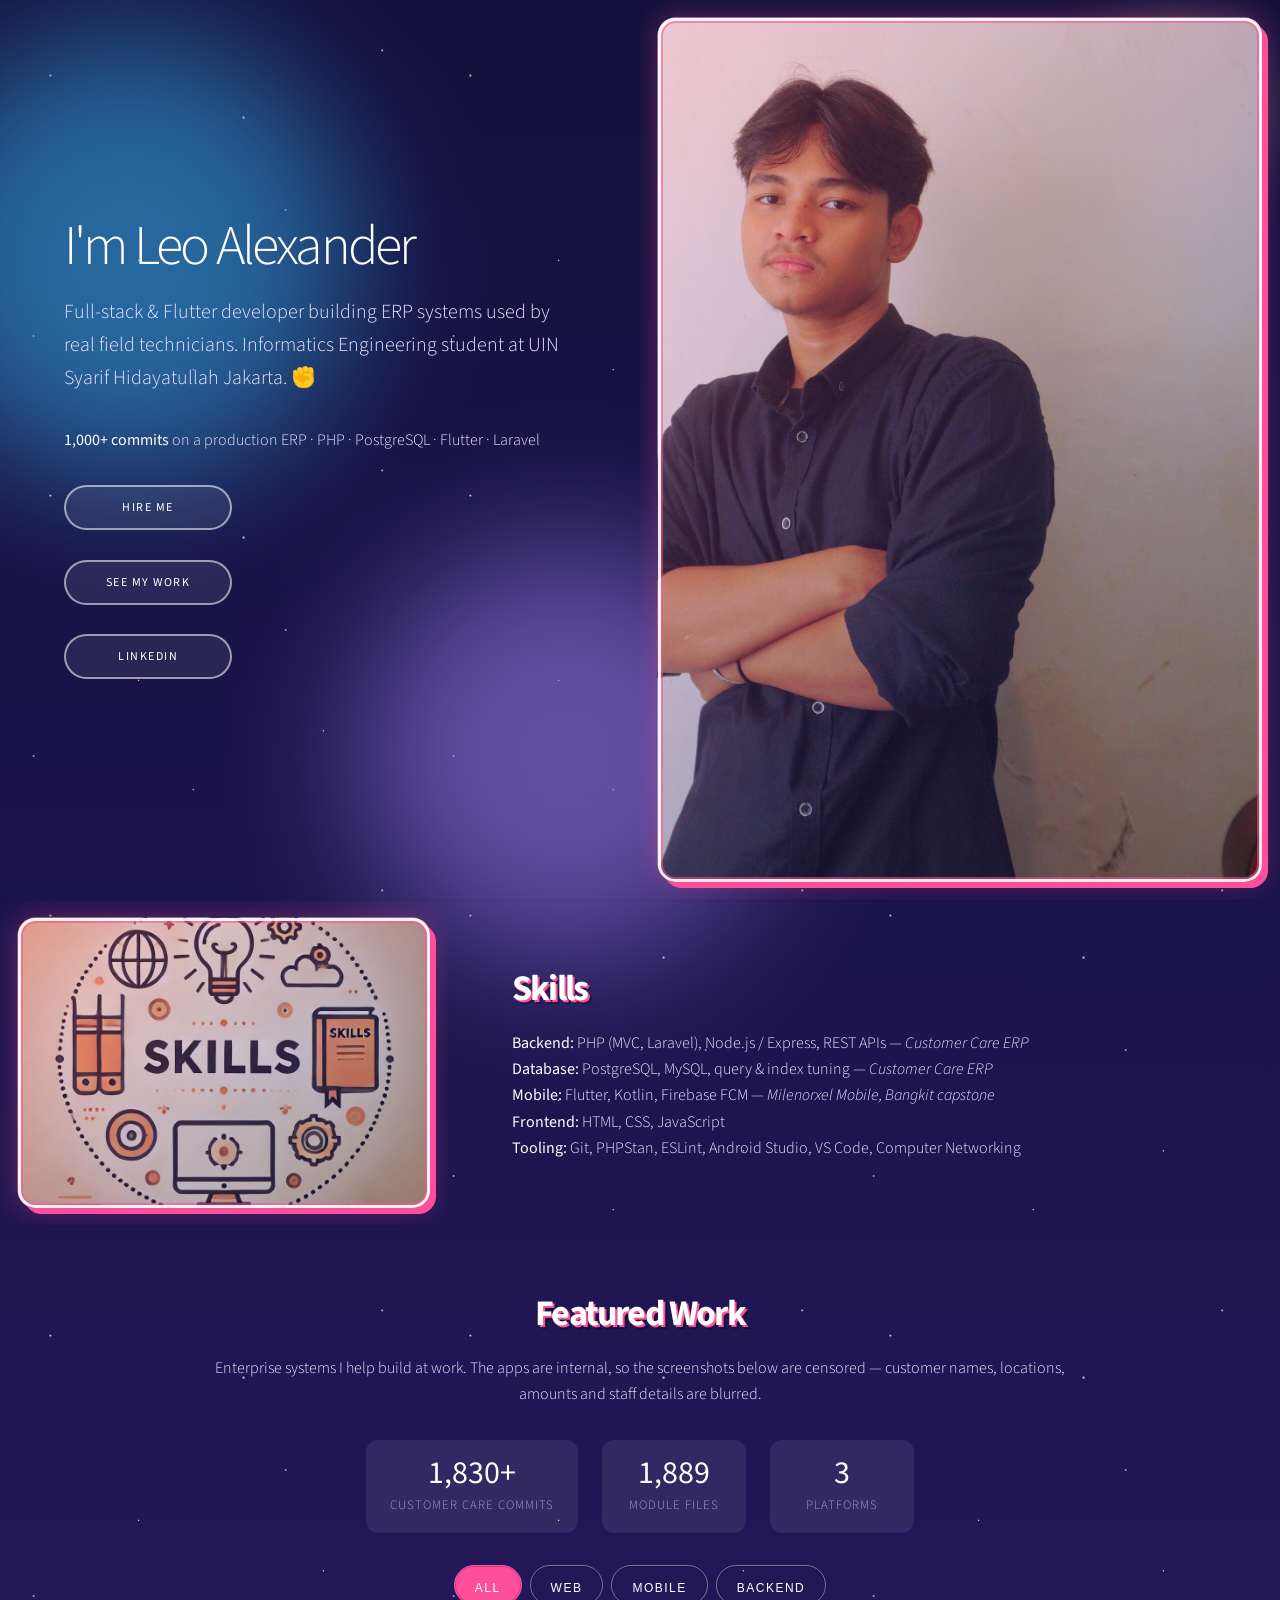
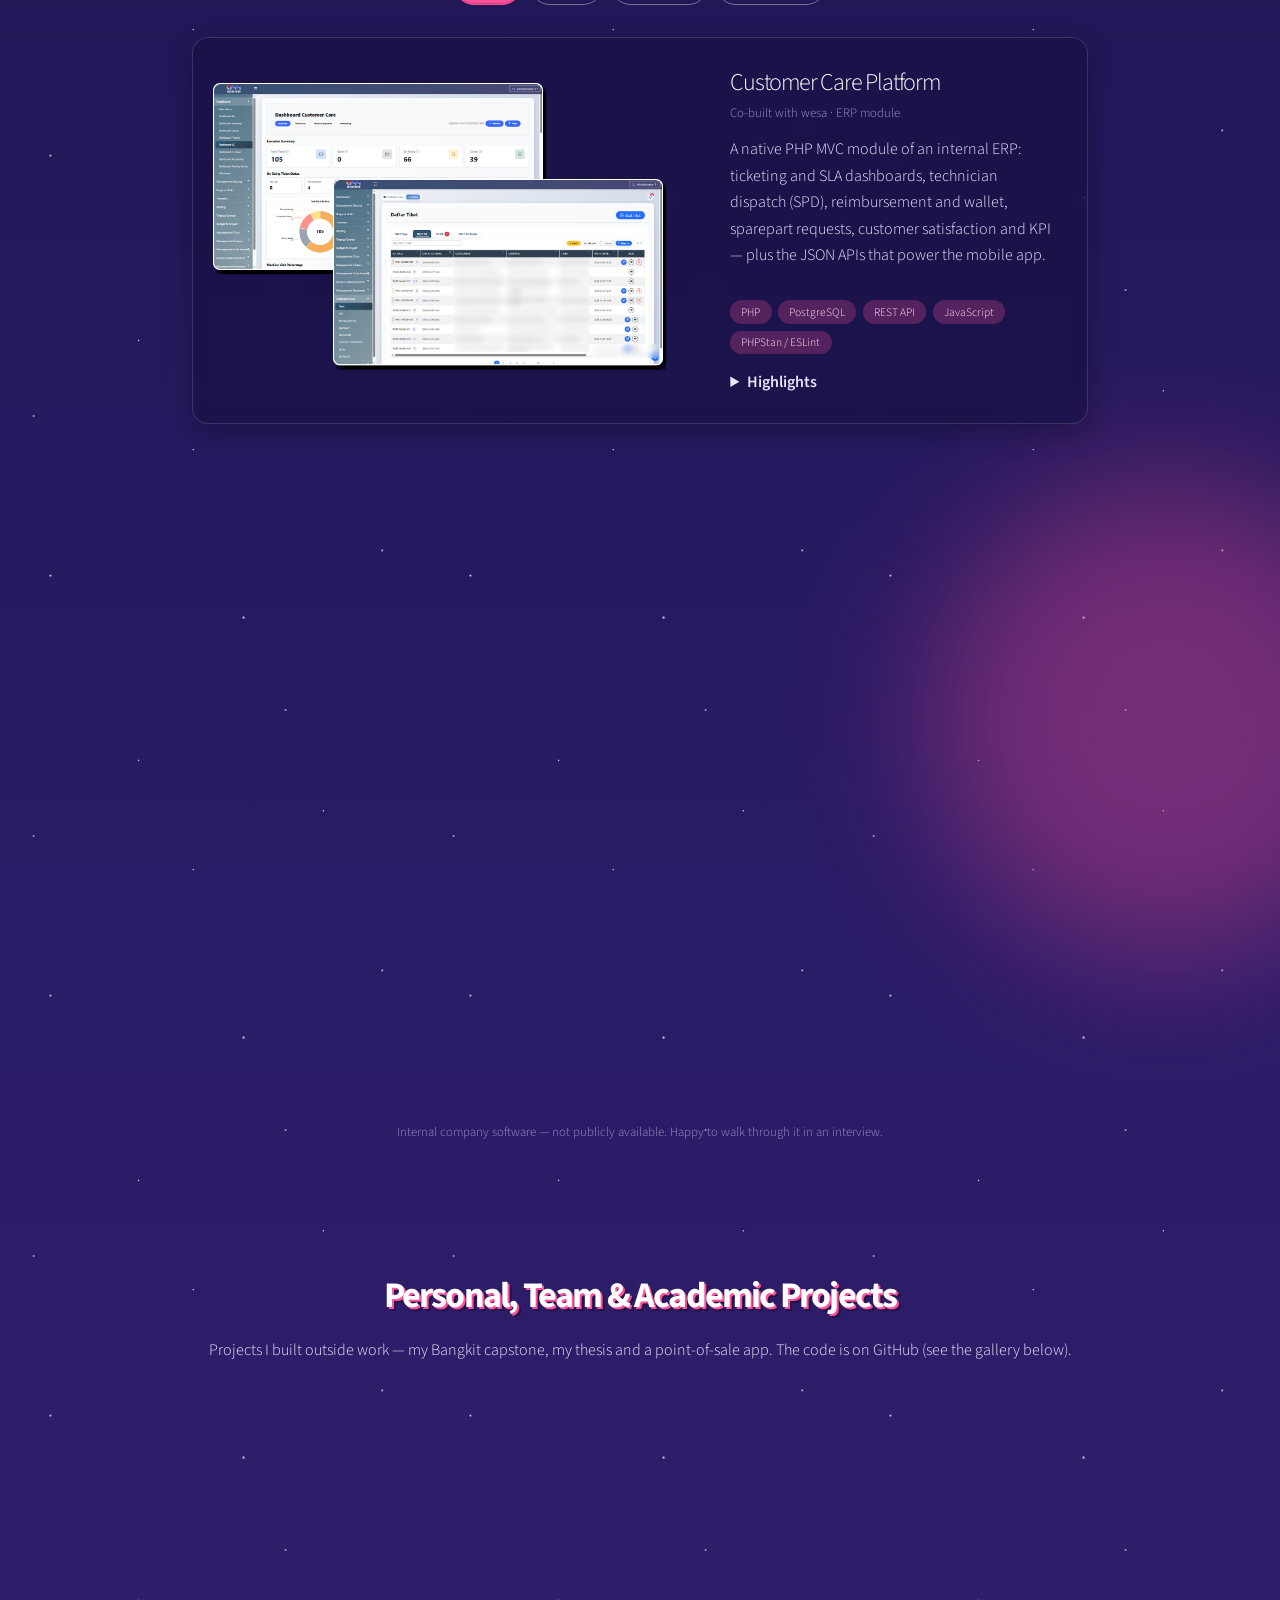
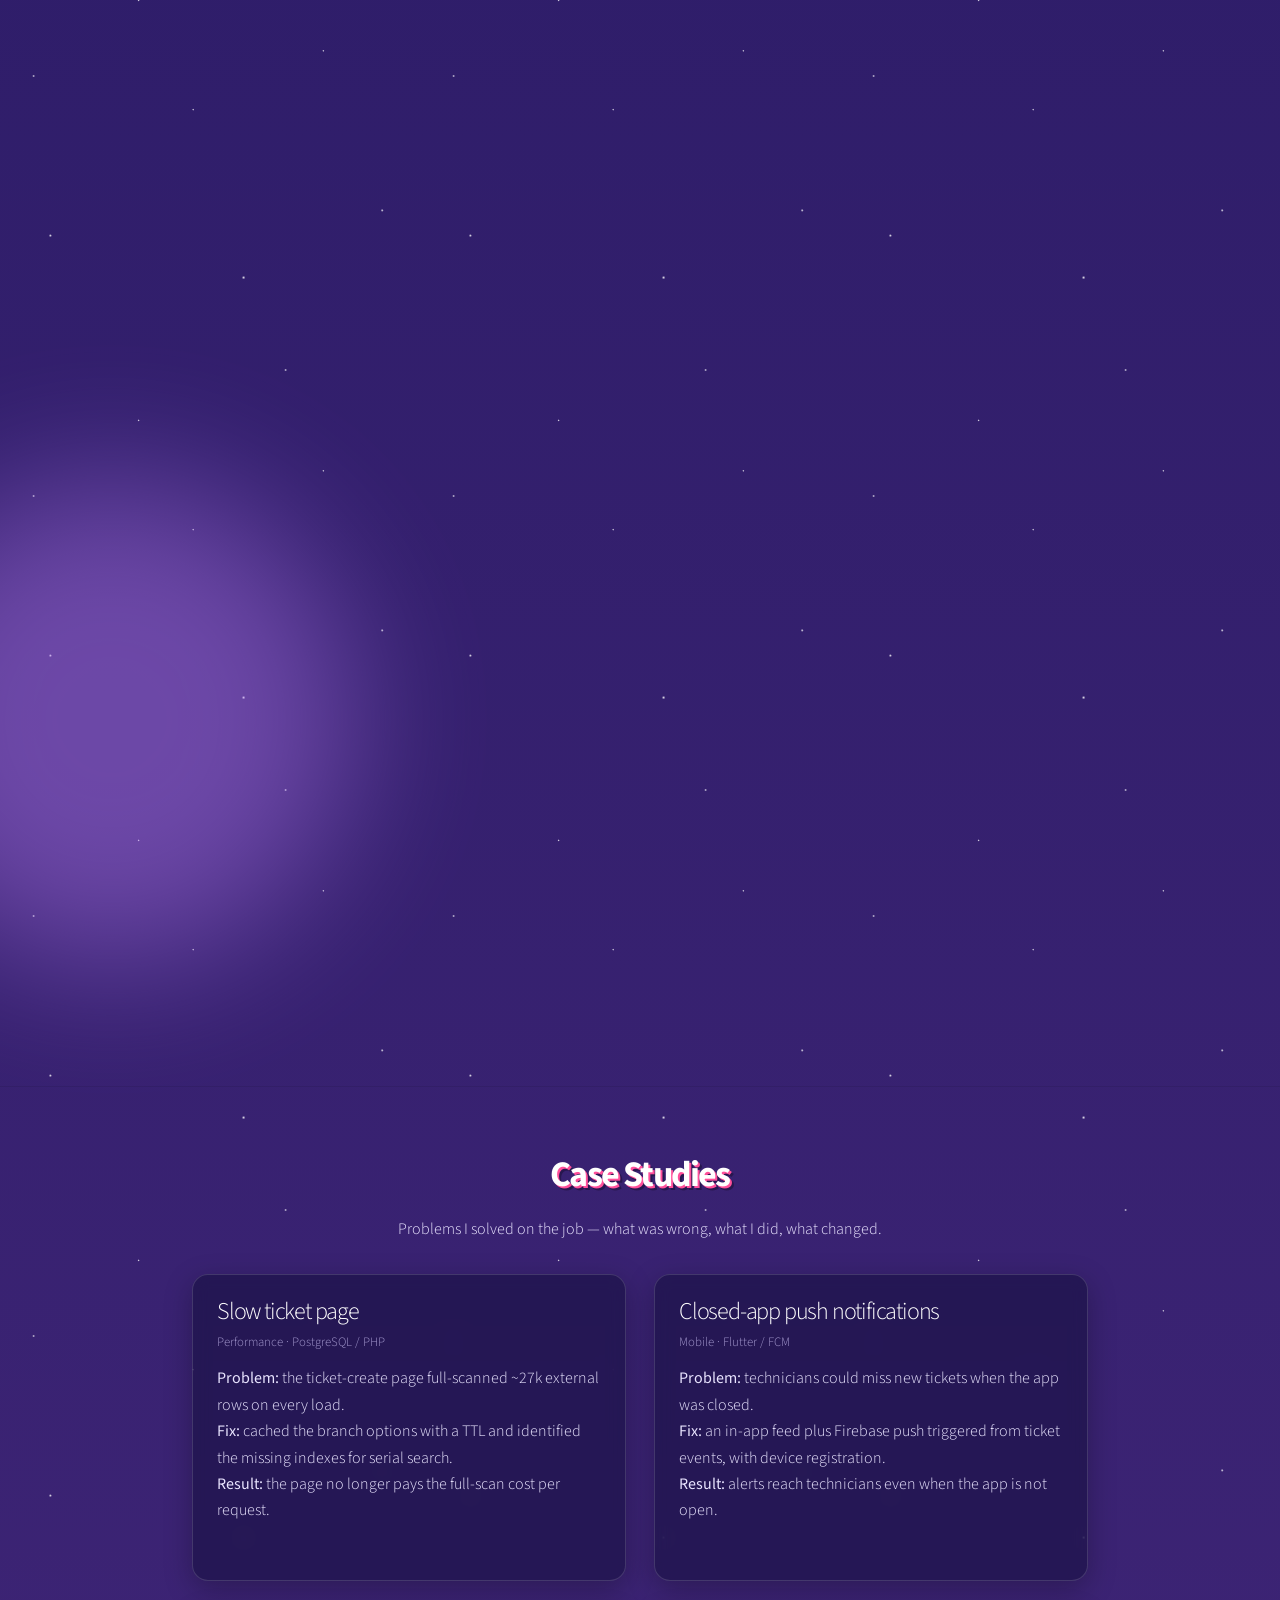
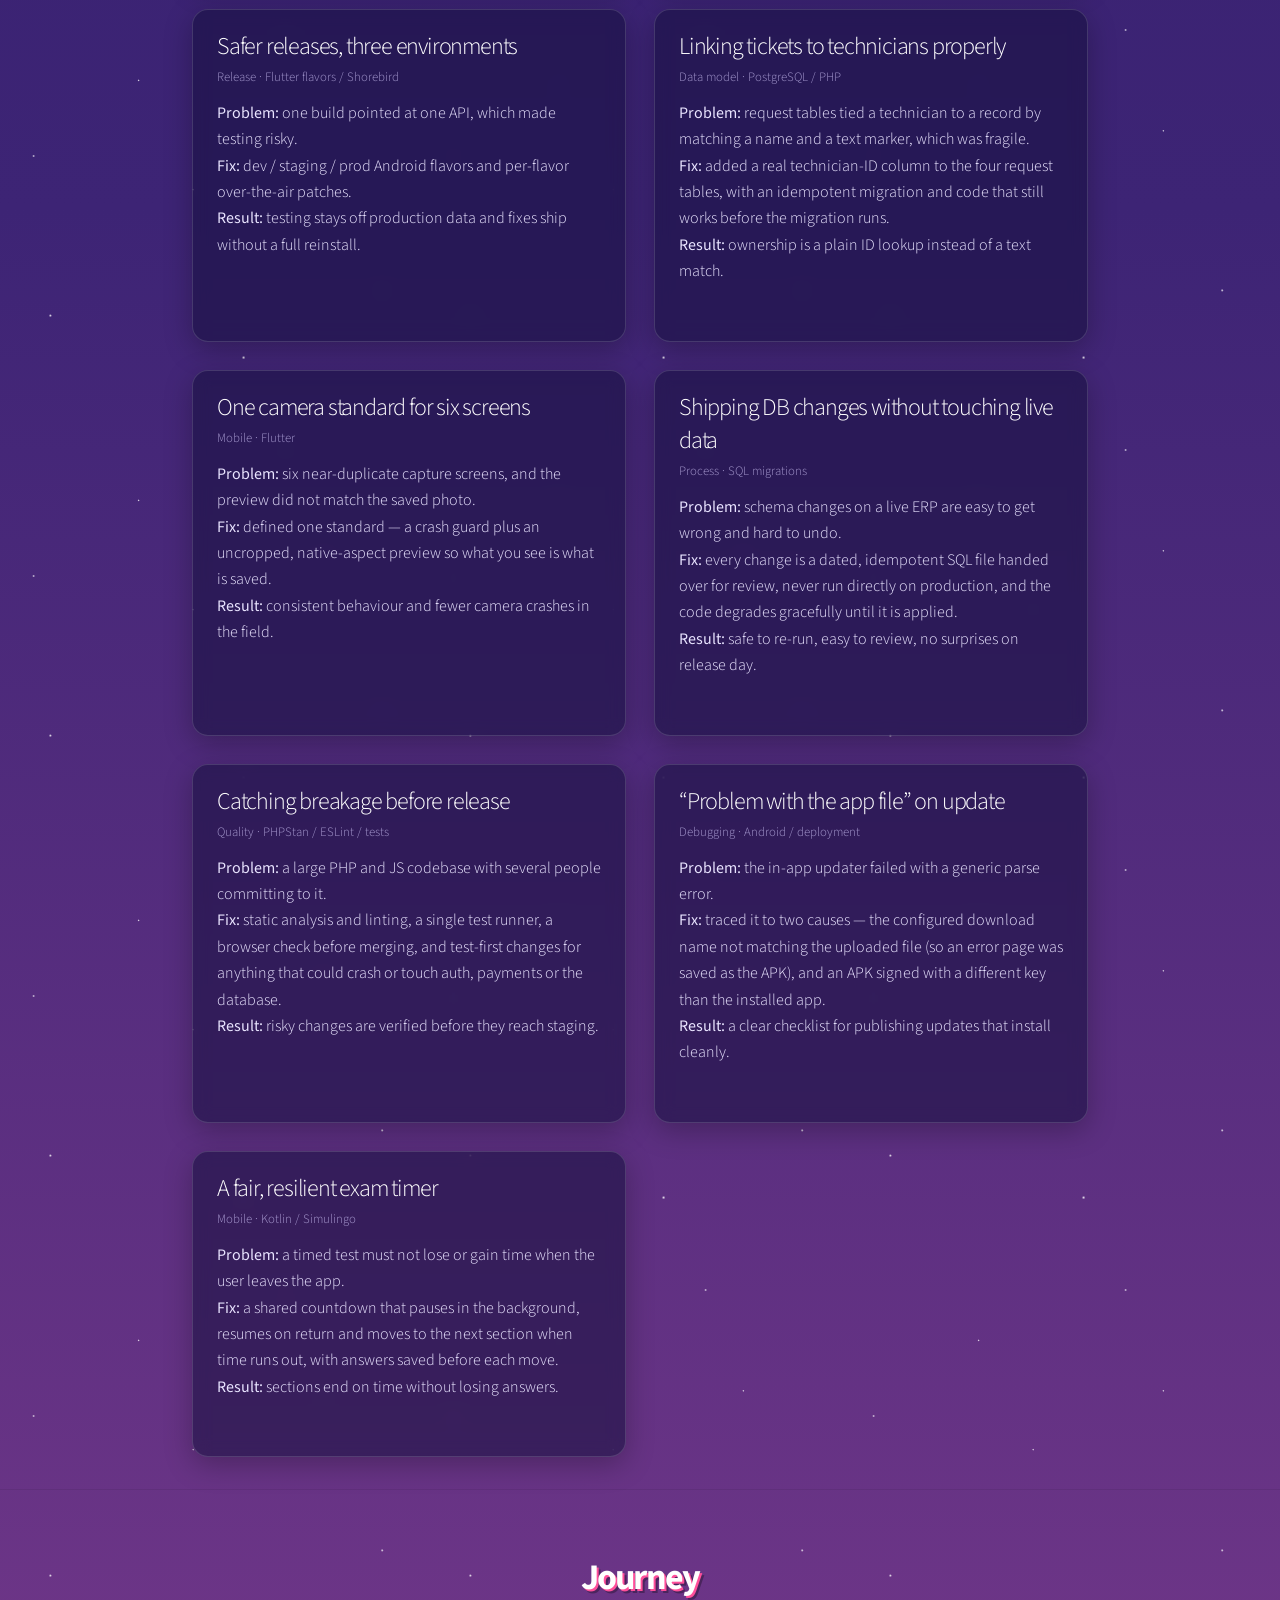
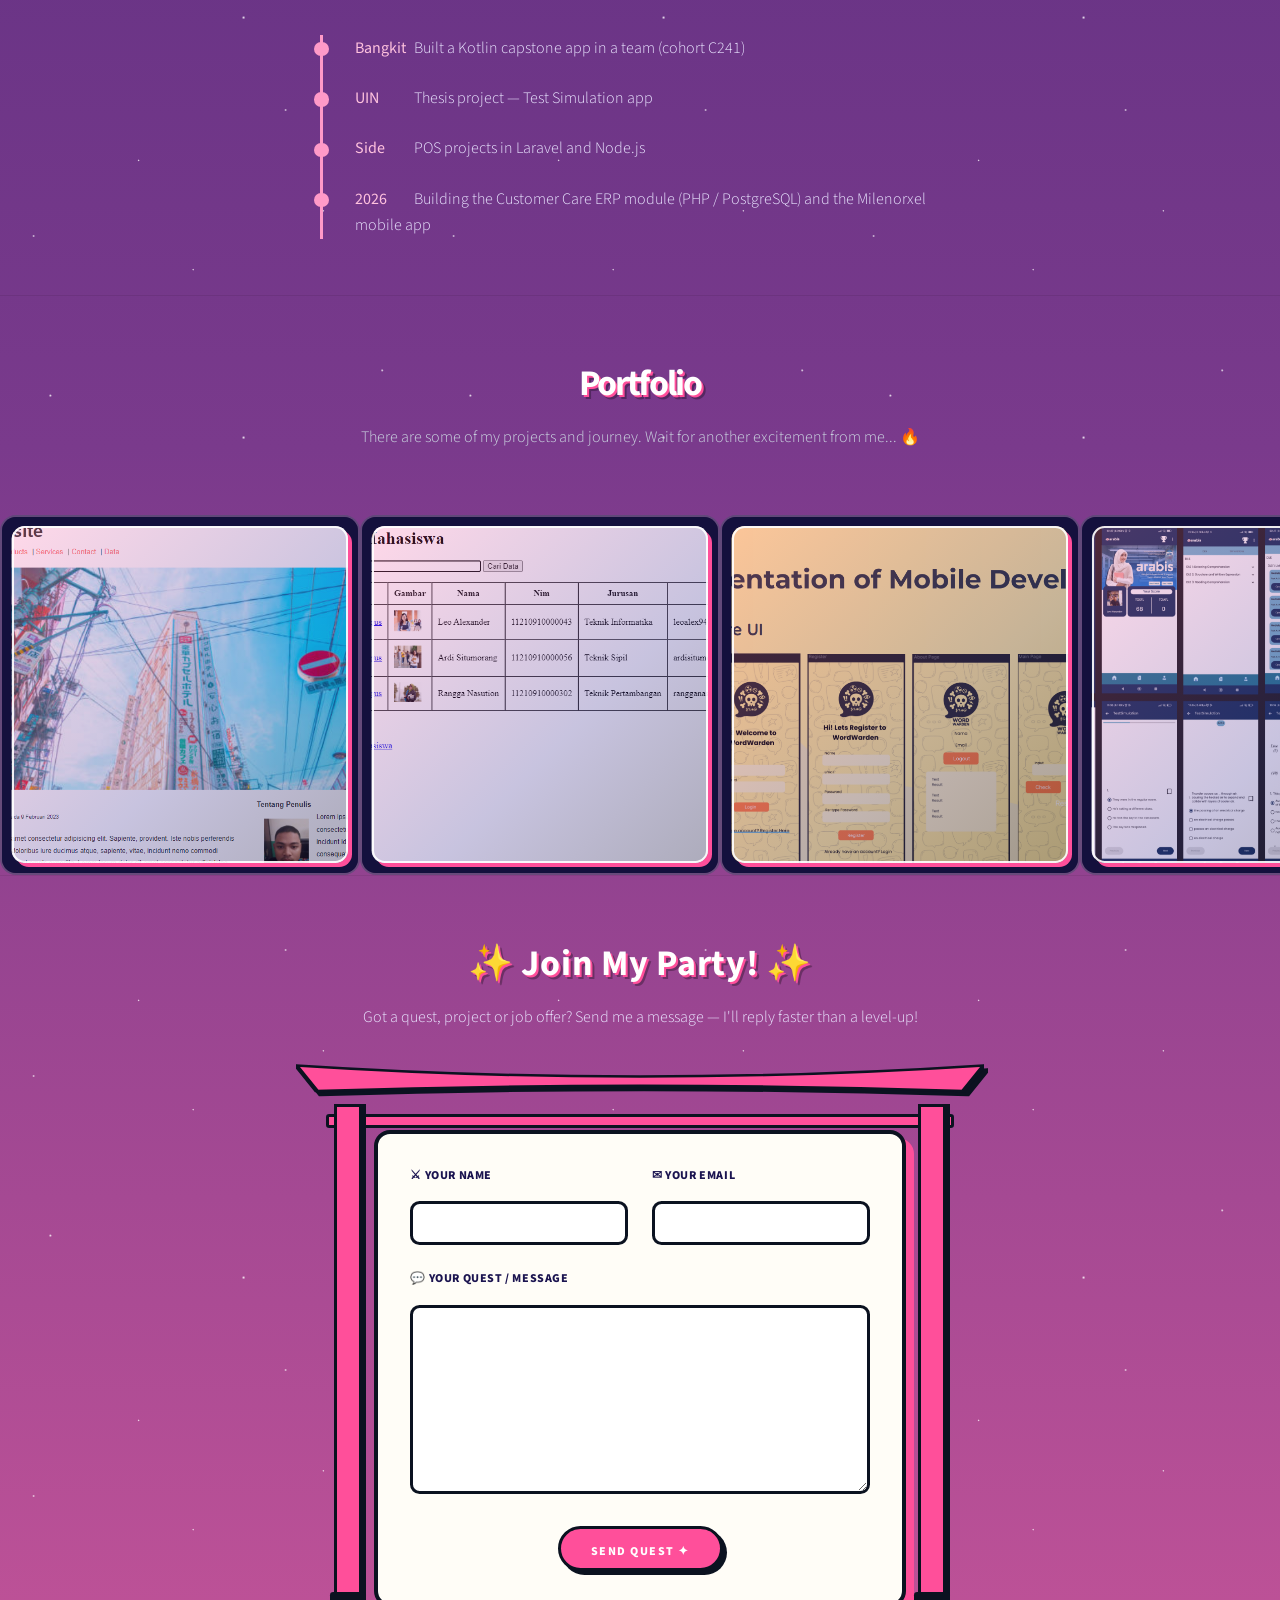
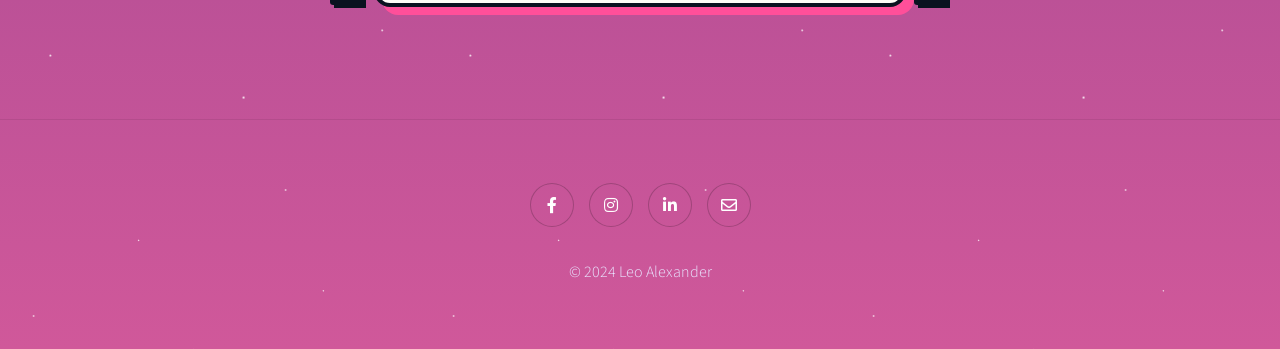
==== index.html @ c62d766d "Update portfolio-extra.css for responsive grid adjustments; enhance academic projects section with n" ====
<!DOCTYPE HTML>
<!--
	Story by HTML5 UP
	html5up.net | @ajlkn
	Free for personal and commercial use under the CCA 3.0 license (html5up.net/license)
-->
<html>
	<head>
		<title>Leo Alexander | Full-stack &amp; Flutter Developer</title>
			<meta name="description" content="Leo Alexander - full-stack and Flutter developer building ERP systems (PHP, PostgreSQL, Flutter). Portfolio, case studies and contact." />
			<meta property="og:title" content="Leo Alexander | Full-stack &amp; Flutter Developer" />
			<meta property="og:description" content="ERP systems, mobile apps and APIs - portfolio and case studies." />
			<meta property="og:type" content="website" />
			<meta property="og:image" content="images/myphoto.jpg" />
			<meta name="theme-color" content="#0b1220" />
			<link rel="icon" href="images/myphoto1.png" />
		<meta charset="utf-8" />
		<meta name="viewport" content="width=device-width, initial-scale=1, user-scalable=no" />
		<link rel="stylesheet" href="assets/css/main.css" />
			<link rel="stylesheet" href="assets/css/portfolio-extra.css?v=17" />
		<noscript><link rel="stylesheet" href="assets/css/noscript.css" /></noscript>
	</head>
	<body class="is-preload">
		<div id="sky" aria-hidden="true"><div class="moon-big"></div></div>

		<!-- Wrapper -->
			<div id="sky" aria-hidden="true"><i class="b1"></i><i class="b2"></i><i class="b3"></i><i class="b4"></i></div><div id="progress"></div><div id="lb"><img alt="" /></div><button id="themeToggle" aria-label="Toggle theme">&#9680;</button>
			<div id="wrapper" class="divided">

				<!-- One -->
					<section class="banner style1 orient-left content-align-left image-position-right fullscreen onload-image-fade-in onload-content-fade-right">
						<div class="content">
							<h1>I'm Leo Alexander</h1>
							<p class="major">Full-stack &amp; Flutter developer building ERP systems used by real field technicians. Informatics Engineering student at UIN Syarif Hidayatullah Jakarta. &#9994;</p>
							<p><strong>1,000+ commits</strong> on a production ERP &middot; PHP &middot; PostgreSQL &middot; Flutter &middot; Laravel</p>
							<ul class="actions stacked">
								<li><a href="mailto:leoalex949@gmail.com?subject=Opportunity%20for%20Leo" class="button big wide">Hire Me</a></li>
								<li><a href="#featured" class="button big wide smooth-scroll-middle">See My Work</a></li>
								<li><a href="https://www.linkedin.com/in/leo-alexander-55a65721b/" class="button big wide">LinkedIn</a></li>
							</ul>
						</div>
						<div class="image">
							<img src="images/myphoto.jpg" alt="" />
						</div>
					</section>

				<!-- Two -->
					<section class="spotlight style1 orient-right content-align-left image-position-center onscroll-image-fade-in" id="first">
						<div class="content">
							<h2>Skills</h2>
							<p><strong>Backend:</strong> PHP (MVC, Laravel), Node.js / Express, REST APIs &mdash; <em>Customer Care ERP</em><br>
							<strong>Database:</strong> PostgreSQL, MySQL, query &amp; index tuning &mdash; <em>Customer Care ERP</em><br>
							<strong>Mobile:</strong> Flutter, Kotlin, Firebase FCM &mdash; <em>Milenorxel Mobile, Bangkit capstone</em><br>
							<strong>Frontend:</strong> HTML, CSS, JavaScript<br>
							<strong>Tooling:</strong> Git, PHPStan, ESLint, Android Studio, VS Code, Computer Networking</p>
						</div>
						<div class="image">
							<img src="images/myphoto1.png" alt="" />
						</div>
					</section>

				<!-- Featured -->
						<section class="wrapper style1 align-center" id="featured">
							<div class="inner">
								<h2>Featured Work</h2>
								<p>Enterprise systems I help build at work. The apps are internal, so the screenshots below are censored &mdash; customer names, locations, amounts and staff details are blurred.</p>
								<div class="stats reveal">
									<div class="stat"><b data-count="1830" data-suffix="+">0</b><span>Customer Care commits</span></div>
									<div class="stat"><b data-count="1889">0</b><span>Module files</span></div>
									<div class="stat"><b data-count="3">0</b><span>Platforms</span></div>
								</div>
								<div class="filters">
									<button class="on" data-f="all">All</button><button data-f="web">Web</button><button data-f="mobile">Mobile</button><button data-f="backend">Backend</button>
								</div>
								<div class="cards feature">
									<article class="card reveal" data-tags="web backend">
										<img src="assets/projects/customer-care-grid.png" alt="Customer Care dashboard mockup" />
										<div class="body"><h3>Customer Care Platform</h3><span class="role">Co-built with wesa &middot; ERP module</span>
											<p>A native PHP MVC module of an internal ERP: ticketing and SLA dashboards, technician dispatch (SPD), reimbursement and wallet, sparepart requests, customer satisfaction and KPI &mdash; plus the JSON APIs that power the mobile app.</p>
											<ul class="chips"><li>PHP</li><li>PostgreSQL</li><li>REST API</li><li>JavaScript</li><li>PHPStan / ESLint</li></ul>
											<details><summary>Highlights</summary><ul><li>~1,800 commits, 400+ models, 125+ services</li><li>Role-based permissions and approval workflows</li><li>Contract-tested APIs shared with mobile</li></ul></details>
										</div>
									</article>
									<article class="card reveal" data-tags="mobile">
										<img src="assets/projects/milenorxel-mobile-grid.png" alt="Milenorxel mobile mockup" />
										<div class="body"><h3>Milenorxel Mobile</h3><span class="role">Solo &middot; Flutter / Android</span>
											<p>Field-technician app: tickets, on-site reports with a guarded camera capture flow, SPD/PUM submission, wallet view, push notifications and in-app updates.</p>
											<ul class="chips"><li>Flutter</li><li>Firebase FCM</li><li>Shorebird</li><li>Android flavors</li></ul>
											<details><summary>Highlights</summary><ul><li>dev / staging / prod flavors per API</li><li>Closed-app push via FCM</li><li>OTA patches with Shorebird</li></ul></details>
										</div>
									</article>
									<article class="card reveal" data-tags="web">
										<img src="assets/projects/milenorxel-web-grid.png" alt="Milenorxel web mockup" />
										<div class="body"><h3>Milenorxel Web</h3><span class="role">Solo &middot; Technician portal</span>
											<p>Web companion for technicians: handle assigned tickets, follow progress and review activity from the browser.</p>
											<ul class="chips"><li>Web</li><li>PHP</li><li>PostgreSQL</li></ul>
										</div>
									</article>
								</div>
								<p class="note">Internal company software &mdash; not publicly available. Happy to walk through it in an interview.</p>
							</div>
						</section>

<!-- Academic -->
						<section class="wrapper style1 align-center" id="academic">
							<div class="inner">
								<h2>Personal, Team &amp; Academic Projects</h2>
								<p>Projects I built outside work &mdash; my Bangkit capstone, my thesis and a point-of-sale app. The code is on GitHub (see the gallery below).</p>
								<div class="cards feature">
									<article class="card reveal">
										<img src="images/Portfolio1.png" alt="Word Warden app screenshot" />
										<div class="body"><h3>Word Warden</h3><span class="role">Bangkit C241 capstone &middot; Mobile Development (Kotlin / Android)</span>
											<p>An Android app that checks text for offensive words. Users register and sign in, type or paste text, and the app sends it to a machine-learning API that returns the verdict. Each check is saved to a personal history on the device.</p>
											<ul class="chips"><li>Kotlin</li><li>Retrofit</li><li>Room</li><li>Lottie</li><li>Glide</li><li>Material</li></ul>
											<details><summary>What I built</summary><ul><li>Mobile side of a four-part team (ML, two backends, mobile)</li><li>Splash, login/register, bottom-navigation screens (check, history/profile, about)</li><li>Retrofit repository for the auth and ML <code>/predict</code> APIs, with bearer-token user lookup</li><li>Room database for per-user check history shown in a RecyclerView</li><li>Loading, empty-input and error states on every call</li></ul></details>
											
										</div>
									</article>
									<article class="card reveal">
										<img src="images/Portfolio4.png" alt="English Test Simulation app screenshot" />
										<div class="body"><h3>Simulingo &mdash; English Test Simulation</h3><span class="role">Thesis project &middot; Solo &middot; UIN Syarif Hidayatullah Jakarta</span>
											<p>An Android app for practising the university's ETIC English test. Learners study with learning modules, then sit a timed TOEFL-style simulation (Listening, Structure &amp; Written, Reading) and get a scaled score, a review of what they missed, a score history and a leaderboard.</p>
											<ul class="chips"><li>Kotlin</li><li>Firebase Auth</li><li>Cloud Firestore</li><li>Google Sign-In</li><li>Navigation</li><li>Glide</li></ul>
											<details><summary>What I built</summary><ul><li>Google sign-in with Firebase Auth; questions, modules and results live in Firestore</li><li>Test engine that picks and shuffles questions per section, keeping passages and audio groups together</li><li>Per-section countdown timers that pause when the app goes to the background and auto-advance on timeout</li><li>Scoring with conversion tables, then a result screen, marked/incorrect question review and per-user history</li><li>Leaderboard filtered by category, kind and faculty, plus an in-app PDF viewer for learning modules</li></ul></details>
											
										</div>
									</article>
																	<article class="card reveal">
										<img src="images/Portfolio6.png" alt="POS Node.js app screenshot" />
										<div class="body"><h3>Kasir &mdash; Point of Sale</h3><span class="role">Personal project &middot; Solo &middot; Node.js / React</span>
											<p>A single-page point-of-sale app: browse products by category, build a cart, check out with a new or existing customer, and look back at past transactions. The interface is in Indonesian with IDR pricing.</p>
											<ul class="chips"><li>Node.js</li><li>Express</li><li>Sequelize</li><li>PostgreSQL</li><li>React 19</li><li>Vite</li></ul>
											<details><summary>What I built</summary><ul><li>REST API for products, categories, customers and transactions</li><li>Checkout inside a database transaction: stock is checked per item, decremented on success and rolled back on error</li><li>Price and subtotals copied into each transaction line, so history stays correct if prices change later</li><li>React UI with category sidebar, product search, stock and sold-out badges, cart quantity controls and add/edit/delete product modals</li><li>Customer lookup by name at checkout, creating a new customer when none matches</li><li>Toast notifications and client-side stock checks before an item enters the cart</li></ul></details>
										</div>
									</article>
								</div>
							</div>
						</section>

<!-- Case studies -->
						<section class="wrapper style1 align-center" id="cases">
							<div class="inner">
								<h2>Case Studies</h2>
								<p>Problems I solved on the job &mdash; what was wrong, what I did, what changed.</p>
								<div class="cards">
									<article class="card reveal"><div class="body"><h3>Slow ticket page</h3><span class="role">Performance &middot; PostgreSQL / PHP</span>
										<p><strong>Problem:</strong> the ticket-create page full-scanned ~27k external rows on every load.<br><strong>Fix:</strong> cached the branch options with a TTL and identified the missing indexes for serial search.<br><strong>Result:</strong> the page no longer pays the full-scan cost per request.</p></div></article>
									<article class="card reveal"><div class="body"><h3>Closed-app push notifications</h3><span class="role">Mobile &middot; Flutter / FCM</span>
										<p><strong>Problem:</strong> technicians could miss new tickets when the app was closed.<br><strong>Fix:</strong> an in-app feed plus Firebase push triggered from ticket events, with device registration.<br><strong>Result:</strong> alerts reach technicians even when the app is not open.</p></div></article>
									<article class="card reveal"><div class="body"><h3>Safer releases, three environments</h3><span class="role">Release &middot; Flutter flavors / Shorebird</span>
										<p><strong>Problem:</strong> one build pointed at one API, which made testing risky.<br><strong>Fix:</strong> dev / staging / prod Android flavors and per-flavor over-the-air patches.<br><strong>Result:</strong> testing stays off production data and fixes ship without a full reinstall.</p></div></article>
									<article class="card reveal"><div class="body"><h3>Linking tickets to technicians properly</h3><span class="role">Data model &middot; PostgreSQL / PHP</span>
										<p><strong>Problem:</strong> request tables tied a technician to a record by matching a name and a text marker, which was fragile.<br><strong>Fix:</strong> added a real technician-ID column to the four request tables, with an idempotent migration and code that still works before the migration runs.<br><strong>Result:</strong> ownership is a plain ID lookup instead of a text match.</p></div></article>
									<article class="card reveal"><div class="body"><h3>One camera standard for six screens</h3><span class="role">Mobile &middot; Flutter</span>
										<p><strong>Problem:</strong> six near-duplicate capture screens, and the preview did not match the saved photo.<br><strong>Fix:</strong> defined one standard &mdash; a crash guard plus an uncropped, native-aspect preview so what you see is what is saved.<br><strong>Result:</strong> consistent behaviour and fewer camera crashes in the field.</p></div></article>
									<article class="card reveal"><div class="body"><h3>Shipping DB changes without touching live data</h3><span class="role">Process &middot; SQL migrations</span>
										<p><strong>Problem:</strong> schema changes on a live ERP are easy to get wrong and hard to undo.<br><strong>Fix:</strong> every change is a dated, idempotent SQL file handed over for review, never run directly on production, and the code degrades gracefully until it is applied.<br><strong>Result:</strong> safe to re-run, easy to review, no surprises on release day.</p></div></article>
									<article class="card reveal"><div class="body"><h3>Catching breakage before release</h3><span class="role">Quality &middot; PHPStan / ESLint / tests</span>
										<p><strong>Problem:</strong> a large PHP and JS codebase with several people committing to it.<br><strong>Fix:</strong> static analysis and linting, a single test runner, a browser check before merging, and test-first changes for anything that could crash or touch auth, payments or the database.<br><strong>Result:</strong> risky changes are verified before they reach staging.</p></div></article>
									<article class="card reveal"><div class="body"><h3>&ldquo;Problem with the app file&rdquo; on update</h3><span class="role">Debugging &middot; Android / deployment</span>
										<p><strong>Problem:</strong> the in-app updater failed with a generic parse error.<br><strong>Fix:</strong> traced it to two causes &mdash; the configured download name not matching the uploaded file (so an error page was saved as the APK), and an APK signed with a different key than the installed app.<br><strong>Result:</strong> a clear checklist for publishing updates that install cleanly.</p></div></article>
									<article class="card reveal"><div class="body"><h3>A fair, resilient exam timer</h3><span class="role">Mobile &middot; Kotlin / Simulingo</span>
										<p><strong>Problem:</strong> a timed test must not lose or gain time when the user leaves the app.<br><strong>Fix:</strong> a shared countdown that pauses in the background, resumes on return and moves to the next section when time runs out, with answers saved before each move.<br><strong>Result:</strong> sections end on time without losing answers.</p></div></article>
								</div>
							</div>
						</section>

					<!-- Timeline -->
						<section class="wrapper style1 align-center" id="journey">
							<div class="inner medium">
								<h2>Journey</h2>
								<ul class="timeline">
									<li class="reveal"><b>Bangkit</b> Built a Kotlin capstone app in a team (cohort C241)</li>
									<li class="reveal"><b>UIN</b> Thesis project &mdash; Test Simulation app</li>
									<li class="reveal"><b>Side</b> POS projects in Laravel and Node.js</li>
									<li class="reveal"><b>2026</b> Building the Customer Care ERP module (PHP / PostgreSQL) and the Milenorxel mobile app</li>
								</ul>
							</div>
						</section>

					<!-- Five -->
					<section class="wrapper style1 align-center">
						<div class="inner">
							<h2>Portfolio</h2>
							<p>There are some of my projects and journey. Wait for another excitement from me... 🔥</p>
						</div>

						<!-- Gallery -->
							<div class="gallery style2 medium lightbox onscroll-fade-in">
								<article>
									<a href="images/Portfolio2.png" class="image">
										<img src="images/Portfolio2.png" alt="" />
									</a>
									<div class="caption">
										<h3>Basic HTML CSS</h3>
										<p>Selflearning by doing trial and error, first time trying something new.</p>
										<ul class="actions fixed">
											<li><a href="https://github.com/Wumboooo/Trying-HTML-CSS3-Dasar" class="button small">Details</a></li>
										</ul>
									</div>
								</article>
								<article>
									<a href="images/Portfolio3.png" class="image">
										<img src="images/Portfolio3.png" alt="" />
									</a>
									<div class="caption">
										<h3>CRUD PHP</h3>
										<p>Trying another thing without PHP, simple but mighty.</p>
										<ul class="actions fixed">
											<li><a href="https://github.com/Wumboooo/CRUD-Dasar-PHP" class="button small">Details</a></li>
										</ul>
									</div>
								</article>
								<article>
									<a href="images/Portfolio1.png" class="image">
										<img src="images/Portfolio1.png" alt="" />
									</a>
									<div class="caption">
										<h3>Word Warden (Kotlin App)</h3>
										<p>Making first and biggest project for me, as Bangkit cohort we need to make it together as team.</p>
										<ul class="actions fixed">
											<li><a href="https://github.com/Wumboooo/Project-Capstone-C241-PR545/tree/MD" class="button small">Details</a></li>
										</ul>
									</div>
								</article>
								<article>
									<a href="images/Portfolio4.png" class="image">
										<img src="images/Portfolio4.png" alt="" />
									</a>
									<div class="caption">
										<h3>English Test Simulation App</h3>
										<p>Second big project in my life that i used to be thesis at UIN.</p>
										<ul class="actions fixed">
											<li><a href="https://github.com/Wumboooo/TestSimulation" class="button small">Details</a></li>
										</ul>
									</div>
								</article>
								<article>
									<a href="images/Portfolio5.png" class="image">
										<img src="images/Portfolio5.png" alt="" />
									</a>
									<div class="caption">
										<h3>POS Laravel</h3>
										<p>Basic POS project using Laravel framework, blade and Postgres as database.</p>
										<ul class="actions fixed">
											<li><a href="https://github.com/Wumboooo/pos-laravel" class="button small">Details</a></li>
										</ul>
									</div>
								</article>
								<article>
									<a href="images/Portfolio6.png" class="image">
										<img src="images/Portfolio6.png" alt="" />
									</a>
									<div class="caption">
										<h3>POS Node.js</h3>
										<p>Basic POS project using Node.js and Express framework with Postgres as database.</p>
										<ul class="actions fixed">
											<li><a href="https://github.com/Wumboooo/pos-nodejs-react" class="button small">Details</a></li>
										</ul>
									</div>
								</article>
</div>

					</section>

					<!-- Seven -->
					<section class="wrapper style1 align-center" id="contact">
						<div class="inner medium">
							<div class="moon"></div>
								<div id="petals" aria-hidden="true"></div>
								<h2 class="quest-title">&#10024; Join My Party! &#10024;</h2>
								<p class="quest-sub">Got a quest, project or job offer? Send me a message &mdash; I'll reply faster than a level-up!</p>
							<div class="gate">
									<svg class="kasagi" viewBox="0 0 400 60" preserveAspectRatio="none" aria-hidden="true"><path d="M0 4 Q200 30 400 4 L388 34 Q200 22 12 34Z"/></svg>
									<div class="nuki"></div><div class="pillar l"></div><div class="pillar r"></div>
									<form id="contactForm" method="post" action="https://formspree.io/f/xkgweozl">
								<div class="fields">
									<div class="field half">
										<label for="name">&#9876; Your Name</label>
										<input type="text" name="name" id="name" value="" required />
									</div>
									<div class="field half">
										<label for="email">&#9993; Your Email</label>
										<input type="email" name="email" id="email" value="" required />
									</div>
									<div class="field">
										<label for="message">&#128172; Your Quest / Message</label>
										<textarea name="message" id="message" rows="6" required></textarea>
									</div>
								</div>
								<ul class="actions special">
									<li><input type="submit" name="submit" id="submit" value="Send Quest &#10022;" /></li>
								</ul>
							</form>
								</div>
					
							
							<!-- Thank You Popup -->
							<div id="thankYouPopup" style="display: none; position: fixed; top: 50%; left: 50%; transform: translate(-50%, -50%); background-color: white; padding: 20px; border: 1px solid #ddd; box-shadow: 0 4px 8px rgba(0, 0, 0, 0.1);">
								<h3>Thank You!</h3>
								<p>Your message has been sent successfully.</p>
								<button onclick="closePopup()">Close</button>
							</div>
						</div>
						</section>
					
					<script>
						document.getElementById("contactForm").addEventListener("submit", function (event) {
							event.preventDefault(); // Prevent the default form submission
					
							// Send the form data to Formspree
							const form = event.target;
							const formData = new FormData(form);
							fetch(form.action, {
								method: form.method,
								body: formData,
								headers: {
									'Accept': 'application/json'
								}
							})
							.then(response => {
								if (response.ok) {
									// Show Thank You Popup
									document.getElementById("thankYouPopup").style.display = "block";
									form.reset(); // Reset form fields
								} else {
									alert("Oops! There was a problem with your submission.");
								}
							})
							.catch(error => {
								alert("Oops! There was a problem with your submission.");
							});
						});
					
						// Function to close the Thank You popup
						function closePopup() {
							document.getElementById("thankYouPopup").style.display = "none";
						}
					</script>

				<!-- Footer -->
					<footer class="wrapper style1 align-center">
						<div class="inner">
							<ul class="icons">
								<li><a href="https://www.facebook.com/leo.alexander.965" class="icon brands style2 fa-facebook-f"><span class="label">Facebook</span></a></li>
								<li><a href="https://www.instagram.com/el.xndr" class="icon brands style2 fa-instagram"><span class="label">Instagram</span></a></li>
								<li><a href="https://www.linkedin.com/in/leo-alexander-55a65721b/" class="icon brands style2 fa-linkedin-in"><span class="label">LinkedIn</span></a></li>
								<li><a href="mailto:leoalex949@gmail.com" class="icon style2 fa-envelope"><span class="label">Email</span></a></li>
							</ul>
							<p>&copy; 2024 Leo Alexander</p>
						</div>
					</footer>

			</div>

		<!-- Scripts -->
			<script src="assets/js/jquery.min.js"></script>
			<script src="assets/js/jquery.scrollex.min.js"></script>
			<script src="assets/js/jquery.scrolly.min.js"></script>
			<script src="assets/js/browser.min.js"></script>
			<script src="assets/js/breakpoints.min.js"></script>
			<script src="assets/js/util.js"></script>
			<script src="assets/js/main.js"></script>
		<script src="assets/js/portfolio-extra.js?v=16"></script>

	</body>
</html>
---- assets/css/main.css ----
@import url(fontawesome-all.min.css);
@import url("https://fonts.googleapis.com/css?family=Source+Sans+Pro:300,300i,400,400i");

/*
	Story by HTML5 UP
	html5up.net | @ajlkn
	Free for personal and commercial use under the CCA 3.0 license (html5up.net/license)
*/

html, body, div, span, applet, object,
iframe, h1, h2, h3, h4, h5, h6, p, blockquote,
pre, a, abbr, acronym, address, big, cite,
code, del, dfn, em, img, ins, kbd, q, s, samp,
small, strike, strong, sub, sup, tt, var, b,
u, i, center, dl, dt, dd, ol, ul, li, fieldset,
form, label, legend, table, caption, tbody,
tfoot, thead, tr, th, td, article, aside,
canvas, details, embed, figure, figcaption,
footer, header, hgroup, menu, nav, output, ruby,
section, summary, time, mark, audio, video {
	margin: 0;
	padding: 0;
	border: 0;
	font-size: 100%;
	font: inherit;
	vertical-align: baseline;}

article, aside, details, figcaption, figure,
footer, header, hgroup, menu, nav, section {
	display: block;}

body {
	line-height: 1;
}

ol, ul {
	list-style: none;
}

blockquote, q {
	quotes: none;
}

	blockquote:before, blockquote:after, q:before, q:after {
		content: '';
		content: none;
	}

table {
	border-collapse: collapse;
	border-spacing: 0;
}

body {
	-webkit-text-size-adjust: none;
}

mark {
	background-color: transparent;
	color: inherit;
}

input::-moz-focus-inner {
	border: 0;
	padding: 0;
}

input, select, textarea {
	-moz-appearance: none;
	-webkit-appearance: none;
	-ms-appearance: none;
	appearance: none;
}

/* Basic */

	@-ms-viewport {
		width: device-width;
	}

	body {
		-ms-overflow-style: scrollbar;
	}

	@media screen and (max-width: 480px) {

		html, body {
			min-width: 320px;
		}

	}

	html {
		box-sizing: border-box;
	}

	*, *:before, *:after {
		box-sizing: inherit;
	}

	body {
		background: #ffffff;
	}

		body.is-preload *, body.is-preload *:before, body.is-preload *:after {
			-moz-animation: none !important;
			-webkit-animation: none !important;
			-ms-animation: none !important;
			animation: none !important;
			-moz-transition: none !important;
			-webkit-transition: none !important;
			-ms-transition: none !important;
			transition: none !important;
		}

/* Type */

	html {
		font-size: 18pt;
	}

		@media screen and (max-width: 1680px) {

			html {
				font-size: 14pt;
			}

		}

		@media screen and (max-width: 1280px) {

			html {
				font-size: 12pt;
			}

		}

		@media screen and (max-width: 736px) {

			html {
				font-size: 11pt;
			}

		}

		@media screen and (max-width: 360px) {

			html {
				font-size: 10pt;
			}

		}

	body {
		background-color: #ffffff;
		color: #000000;
	}

	body, input, select, textarea {
		font-family: "Source Sans Pro", Helvetica, sans-serif;
		font-size: 1rem;
		font-weight: 300;
		line-height: 1.65;
	}

	a {
		-moz-transition: color 0.2s ease-in-out;
		-webkit-transition: color 0.2s ease-in-out;
		-ms-transition: color 0.2s ease-in-out;
		transition: color 0.2s ease-in-out;
		text-decoration: underline;
	}

		a:hover {
			text-decoration: none;
		}

	strong, b {
		font-weight: 400;
	}

	em, i {
		font-style: italic;
	}

	p {
		margin: 0 0 2rem 0;
	}

		p.major {
			font-size: 1.25rem;
		}

	h1, h2, h3, h4, h5, h6 {
		font-weight: 300;
		line-height: 1.375;
		letter-spacing: -0.05em;
		margin: 0 0 1rem 0;
	}

		h1 a, h2 a, h3 a, h4 a, h5 a, h6 a {
			color: inherit;
			text-decoration: none;
		}

	h1 {
		font-size: 3.5rem;
		line-height: 1.2;
	}

	h2 {
		font-size: 2.25rem;
	}

	h3 {
		font-size: 1.5rem;
	}

	h4 {
		font-size: 1.1rem;
	}

	h5 {
		font-size: 0.9rem;
	}

	h6 {
		font-size: 0.7rem;
	}

	sub {
		font-size: 0.8rem;
		position: relative;
		top: 0.5rem;
	}

	sup {
		font-size: 0.8rem;
		position: relative;
		top: -0.5rem;
	}

	blockquote {
		border-left: solid 4px;
		font-style: italic;
		margin: 0 0 2rem 0;
		padding: 0.5rem 0 0.5rem 2rem;
	}

	code {
		border-radius: 4px;
		font-family: "Courier New", monospace;
		font-size: 0.9em;
		margin: 0 0.25rem;
		padding: 0.25rem 0.325rem;
	}

	pre {
		-webkit-overflow-scrolling: touch;
		font-family: "Courier New", monospace;
		font-size: 0.9em;
		margin: 0 0 2rem 0;
	}

		pre code {
			display: block;
			line-height: 1.5;
			padding: 0.75rem 1rem;
			overflow-x: auto;
		}

	hr {
		border: 0;
		border-bottom: solid 1px;
		margin: 2.5rem 0;
	}

		hr.major {
			margin: 3.5rem 0;
		}

	.align-left {
		text-align: left;
	}

	.align-center {
		text-align: center;
	}

	.align-right {
		text-align: right;
	}

	@media screen and (max-width: 736px) {

		p.major {
			font-size: 1.1rem;
		}

		h1 {
			font-size: 2.5rem;
		}

		h2 {
			font-size: 2rem;
		}

		h3 {
			font-size: 1.25rem;
		}

		h4 {
			font-size: 1rem;
		}

	}

	input, select, textarea {
		color: #000000;
	}

	a {
		color: #000000;
	}

		a:hover {
			color: #47D3E5;
		}

	strong, b {
		color: #000000;
	}

	h1, h2, h3, h4, h5, h6 {
		color: #000000;
	}

	blockquote {
		border-left-color: rgba(0, 0, 0, 0.2);
	}

	code {
		background: rgba(0, 0, 0, 0.05);
		border-color: rgba(0, 0, 0, 0.2);
	}

	hr {
		border-bottom-color: rgba(0, 0, 0, 0.2);
	}

/* Row */

	.row {
		display: flex;
		flex-wrap: wrap;
		box-sizing: border-box;
		align-items: stretch;
	}

		.row > * {
			box-sizing: border-box;
		}

		.row.gtr-uniform > * > :last-child {
			margin-bottom: 0;
		}

		.row.aln-left {
			justify-content: flex-start;
		}

		.row.aln-center {
			justify-content: center;
		}

		.row.aln-right {
			justify-content: flex-end;
		}

		.row.aln-top {
			align-items: flex-start;
		}

		.row.aln-middle {
			align-items: center;
		}

		.row.aln-bottom {
			align-items: flex-end;
		}

		.row > .imp {
			order: -1;
		}

		.row > .col-1 {
			width: 8.33333%;
		}

		.row > .off-1 {
			margin-left: 8.33333%;
		}

		.row > .col-2 {
			width: 16.66667%;
		}

		.row > .off-2 {
			margin-left: 16.66667%;
		}

		.row > .col-3 {
			width: 25%;
		}

		.row > .off-3 {
			margin-left: 25%;
		}

		.row > .col-4 {
			width: 33.33333%;
		}

		.row > .off-4 {
			margin-left: 33.33333%;
		}

		.row > .col-5 {
			width: 41.66667%;
		}

		.row > .off-5 {
			margin-left: 41.66667%;
		}

		.row > .col-6 {
			width: 50%;
		}

		.row > .off-6 {
			margin-left: 50%;
		}

		.row > .col-7 {
			width: 58.33333%;
		}

		.row > .off-7 {
			margin-left: 58.33333%;
		}

		.row > .col-8 {
			width: 66.66667%;
		}

		.row > .off-8 {
			margin-left: 66.66667%;
		}

		.row > .col-9 {
			width: 75%;
		}

		.row > .off-9 {
			margin-left: 75%;
		}

		.row > .col-10 {
			width: 83.33333%;
		}

		.row > .off-10 {
			margin-left: 83.33333%;
		}

		.row > .col-11 {
			width: 91.66667%;
		}

		.row > .off-11 {
			margin-left: 91.66667%;
		}

		.row > .col-12 {
			width: 100%;
		}

		.row > .off-12 {
			margin-left: 100%;
		}

		.row.gtr-0 {
			margin-top: 0;
			margin-left: 0rem;
		}

			.row.gtr-0 > * {
				padding: 0 0 0 0rem;
			}

			.row.gtr-0.gtr-uniform {
				margin-top: 0rem;
			}

				.row.gtr-0.gtr-uniform > * {
					padding-top: 0rem;
				}

		.row.gtr-25 {
			margin-top: 0;
			margin-left: -0.5rem;
		}

			.row.gtr-25 > * {
				padding: 0 0 0 0.5rem;
			}

			.row.gtr-25.gtr-uniform {
				margin-top: -0.5rem;
			}

				.row.gtr-25.gtr-uniform > * {
					padding-top: 0.5rem;
				}

		.row.gtr-50 {
			margin-top: 0;
			margin-left: -1rem;
		}

			.row.gtr-50 > * {
				padding: 0 0 0 1rem;
			}

			.row.gtr-50.gtr-uniform {
				margin-top: -1rem;
			}

				.row.gtr-50.gtr-uniform > * {
					padding-top: 1rem;
				}

		.row {
			margin-top: 0;
			margin-left: -2rem;
		}

			.row > * {
				padding: 0 0 0 2rem;
			}

			.row.gtr-uniform {
				margin-top: -2rem;
			}

				.row.gtr-uniform > * {
					padding-top: 2rem;
				}

		.row.gtr-150 {
			margin-top: 0;
			margin-left: -3rem;
		}

			.row.gtr-150 > * {
				padding: 0 0 0 3rem;
			}

			.row.gtr-150.gtr-uniform {
				margin-top: -3rem;
			}

				.row.gtr-150.gtr-uniform > * {
					padding-top: 3rem;
				}

		.row.gtr-200 {
			margin-top: 0;
			margin-left: -4rem;
		}

			.row.gtr-200 > * {
				padding: 0 0 0 4rem;
			}

			.row.gtr-200.gtr-uniform {
				margin-top: -4rem;
			}

				.row.gtr-200.gtr-uniform > * {
					padding-top: 4rem;
				}

		@media screen and (max-width: 1680px) {

			.row {
				display: flex;
				flex-wrap: wrap;
				box-sizing: border-box;
				align-items: stretch;
			}

				.row > * {
					box-sizing: border-box;
				}

				.row.gtr-uniform > * > :last-child {
					margin-bottom: 0;
				}

				.row.aln-left {
					justify-content: flex-start;
				}

				.row.aln-center {
					justify-content: center;
				}

				.row.aln-right {
					justify-content: flex-end;
				}

				.row.aln-top {
					align-items: flex-start;
				}

				.row.aln-middle {
					align-items: center;
				}

				.row.aln-bottom {
					align-items: flex-end;
				}

				.row > .imp-xlarge {
					order: -1;
				}

				.row > .col-1-xlarge {
					width: 8.33333%;
				}

				.row > .off-1-xlarge {
					margin-left: 8.33333%;
				}

				.row > .col-2-xlarge {
					width: 16.66667%;
				}

				.row > .off-2-xlarge {
					margin-left: 16.66667%;
				}

				.row > .col-3-xlarge {
					width: 25%;
				}

				.row > .off-3-xlarge {
					margin-left: 25%;
				}

				.row > .col-4-xlarge {
					width: 33.33333%;
				}

				.row > .off-4-xlarge {
					margin-left: 33.33333%;
				}

				.row > .col-5-xlarge {
					width: 41.66667%;
				}

				.row > .off-5-xlarge {
					margin-left: 41.66667%;
				}

				.row > .col-6-xlarge {
					width: 50%;
				}

				.row > .off-6-xlarge {
					margin-left: 50%;
				}

				.row > .col-7-xlarge {
					width: 58.33333%;
				}

				.row > .off-7-xlarge {
					margin-left: 58.33333%;
				}

				.row > .col-8-xlarge {
					width: 66.66667%;
				}

				.row > .off-8-xlarge {
					margin-left: 66.66667%;
				}

				.row > .col-9-xlarge {
					width: 75%;
				}

				.row > .off-9-xlarge {
					margin-left: 75%;
				}

				.row > .col-10-xlarge {
					width: 83.33333%;
				}

				.row > .off-10-xlarge {
					margin-left: 83.33333%;
				}

				.row > .col-11-xlarge {
					width: 91.66667%;
				}

				.row > .off-11-xlarge {
					margin-left: 91.66667%;
				}

				.row > .col-12-xlarge {
					width: 100%;
				}

				.row > .off-12-xlarge {
					margin-left: 100%;
				}

				.row.gtr-0 {
					margin-top: 0;
					margin-left: 0rem;
				}

					.row.gtr-0 > * {
						padding: 0 0 0 0rem;
					}

					.row.gtr-0.gtr-uniform {
						margin-top: 0rem;
					}

						.row.gtr-0.gtr-uniform > * {
							padding-top: 0rem;
						}

				.row.gtr-25 {
					margin-top: 0;
					margin-left: -0.5rem;
				}

					.row.gtr-25 > * {
						padding: 0 0 0 0.5rem;
					}

					.row.gtr-25.gtr-uniform {
						margin-top: -0.5rem;
					}

						.row.gtr-25.gtr-uniform > * {
							padding-top: 0.5rem;
						}

				.row.gtr-50 {
					margin-top: 0;
					margin-left: -1rem;
				}

					.row.gtr-50 > * {
						padding: 0 0 0 1rem;
					}

					.row.gtr-50.gtr-uniform {
						margin-top: -1rem;
					}

						.row.gtr-50.gtr-uniform > * {
							padding-top: 1rem;
						}

				.row {
					margin-top: 0;
					margin-left: -2rem;
				}

					.row > * {
						padding: 0 0 0 2rem;
					}

					.row.gtr-uniform {
						margin-top: -2rem;
					}

						.row.gtr-uniform > * {
							padding-top: 2rem;
						}

				.row.gtr-150 {
					margin-top: 0;
					margin-left: -3rem;
				}

					.row.gtr-150 > * {
						padding: 0 0 0 3rem;
					}

					.row.gtr-150.gtr-uniform {
						margin-top: -3rem;
					}

						.row.gtr-150.gtr-uniform > * {
							padding-top: 3rem;
						}

				.row.gtr-200 {
					margin-top: 0;
					margin-left: -4rem;
				}

					.row.gtr-200 > * {
						padding: 0 0 0 4rem;
					}

					.row.gtr-200.gtr-uniform {
						margin-top: -4rem;
					}

						.row.gtr-200.gtr-uniform > * {
							padding-top: 4rem;
						}

		}

		@media screen and (max-width: 1280px) {

			.row {
				display: flex;
				flex-wrap: wrap;
				box-sizing: border-box;
				align-items: stretch;
			}

				.row > * {
					box-sizing: border-box;
				}

				.row.gtr-uniform > * > :last-child {
					margin-bottom: 0;
				}

				.row.aln-left {
					justify-content: flex-start;
				}

				.row.aln-center {
					justify-content: center;
				}

				.row.aln-right {
					justify-content: flex-end;
				}

				.row.aln-top {
					align-items: flex-start;
				}

				.row.aln-middle {
					align-items: center;
				}

				.row.aln-bottom {
					align-items: flex-end;
				}

				.row > .imp-large {
					order: -1;
				}

				.row > .col-1-large {
					width: 8.33333%;
				}

				.row > .off-1-large {
					margin-left: 8.33333%;
				}

				.row > .col-2-large {
					width: 16.66667%;
				}

				.row > .off-2-large {
					margin-left: 16.66667%;
				}

				.row > .col-3-large {
					width: 25%;
				}

				.row > .off-3-large {
					margin-left: 25%;
				}

				.row > .col-4-large {
					width: 33.33333%;
				}

				.row > .off-4-large {
					margin-left: 33.33333%;
				}

				.row > .col-5-large {
					width: 41.66667%;
				}

				.row > .off-5-large {
					margin-left: 41.66667%;
				}

				.row > .col-6-large {
					width: 50%;
				}

				.row > .off-6-large {
					margin-left: 50%;
				}

				.row > .col-7-large {
					width: 58.33333%;
				}

				.row > .off-7-large {
					margin-left: 58.33333%;
				}

				.row > .col-8-large {
					width: 66.66667%;
				}

				.row > .off-8-large {
					margin-left: 66.66667%;
				}

				.row > .col-9-large {
					width: 75%;
				}

				.row > .off-9-large {
					margin-left: 75%;
				}

				.row > .col-10-large {
					width: 83.33333%;
				}

				.row > .off-10-large {
					margin-left: 83.33333%;
				}

				.row > .col-11-large {
					width: 91.66667%;
				}

				.row > .off-11-large {
					margin-left: 91.66667%;
				}

				.row > .col-12-large {
					width: 100%;
				}

				.row > .off-12-large {
					margin-left: 100%;
				}

				.row.gtr-0 {
					margin-top: 0;
					margin-left: 0rem;
				}

					.row.gtr-0 > * {
						padding: 0 0 0 0rem;
					}

					.row.gtr-0.gtr-uniform {
						margin-top: 0rem;
					}

						.row.gtr-0.gtr-uniform > * {
							padding-top: 0rem;
						}

				.row.gtr-25 {
					margin-top: 0;
					margin-left: -0.5rem;
				}

					.row.gtr-25 > * {
						padding: 0 0 0 0.5rem;
					}

					.row.gtr-25.gtr-uniform {
						margin-top: -0.5rem;
					}

						.row.gtr-25.gtr-uniform > * {
							padding-top: 0.5rem;
						}

				.row.gtr-50 {
					margin-top: 0;
					margin-left: -1rem;
				}

					.row.gtr-50 > * {
						padding: 0 0 0 1rem;
					}

					.row.gtr-50.gtr-uniform {
						margin-top: -1rem;
					}

						.row.gtr-50.gtr-uniform > * {
							padding-top: 1rem;
						}

				.row {
					margin-top: 0;
					margin-left: -2rem;
				}

					.row > * {
						padding: 0 0 0 2rem;
					}

					.row.gtr-uniform {
						margin-top: -2rem;
					}

						.row.gtr-uniform > * {
							padding-top: 2rem;
						}

				.row.gtr-150 {
					margin-top: 0;
					margin-left: -3rem;
				}

					.row.gtr-150 > * {
						padding: 0 0 0 3rem;
					}

					.row.gtr-150.gtr-uniform {
						margin-top: -3rem;
					}

						.row.gtr-150.gtr-uniform > * {
							padding-top: 3rem;
						}

				.row.gtr-200 {
					margin-top: 0;
					margin-left: -4rem;
				}

					.row.gtr-200 > * {
						padding: 0 0 0 4rem;
					}

					.row.gtr-200.gtr-uniform {
						margin-top: -4rem;
					}

						.row.gtr-200.gtr-uniform > * {
							padding-top: 4rem;
						}

		}

		@media screen and (max-width: 980px) {

			.row {
				display: flex;
				flex-wrap: wrap;
				box-sizing: border-box;
				align-items: stretch;
			}

				.row > * {
					box-sizing: border-box;
				}

				.row.gtr-uniform > * > :last-child {
					margin-bottom: 0;
				}

				.row.aln-left {
					justify-content: flex-start;
				}

				.row.aln-center {
					justify-content: center;
				}

				.row.aln-right {
					justify-content: flex-end;
				}

				.row.aln-top {
					align-items: flex-start;
				}

				.row.aln-middle {
					align-items: center;
				}

				.row.aln-bottom {
					align-items: flex-end;
				}

				.row > .imp-medium {
					order: -1;
				}

				.row > .col-1-medium {
					width: 8.33333%;
				}

				.row > .off-1-medium {
					margin-left: 8.33333%;
				}

				.row > .col-2-medium {
					width: 16.66667%;
				}

				.row > .off-2-medium {
					margin-left: 16.66667%;
				}

				.row > .col-3-medium {
					width: 25%;
				}

				.row > .off-3-medium {
					margin-left: 25%;
				}

				.row > .col-4-medium {
					width: 33.33333%;
				}

				.row > .off-4-medium {
					margin-left: 33.33333%;
				}

				.row > .col-5-medium {
					width: 41.66667%;
				}

				.row > .off-5-medium {
					margin-left: 41.66667%;
				}

				.row > .col-6-medium {
					width: 50%;
				}

				.row > .off-6-medium {
					margin-left: 50%;
				}

				.row > .col-7-medium {
					width: 58.33333%;
				}

				.row > .off-7-medium {
					margin-left: 58.33333%;
				}

				.row > .col-8-medium {
					width: 66.66667%;
				}

				.row > .off-8-medium {
					margin-left: 66.66667%;
				}

				.row > .col-9-medium {
					width: 75%;
				}

				.row > .off-9-medium {
					margin-left: 75%;
				}

				.row > .col-10-medium {
					width: 83.33333%;
				}

				.row > .off-10-medium {
					margin-left: 83.33333%;
				}

				.row > .col-11-medium {
					width: 91.66667%;
				}

				.row > .off-11-medium {
					margin-left: 91.66667%;
				}

				.row > .col-12-medium {
					width: 100%;
				}

				.row > .off-12-medium {
					margin-left: 100%;
				}

				.row.gtr-0 {
					margin-top: 0;
					margin-left: 0rem;
				}

					.row.gtr-0 > * {
						padding: 0 0 0 0rem;
					}

					.row.gtr-0.gtr-uniform {
						margin-top: 0rem;
					}

						.row.gtr-0.gtr-uniform > * {
							padding-top: 0rem;
						}

				.row.gtr-25 {
					margin-top: 0;
					margin-left: -0.5rem;
				}

					.row.gtr-25 > * {
						padding: 0 0 0 0.5rem;
					}

					.row.gtr-25.gtr-uniform {
						margin-top: -0.5rem;
					}

						.row.gtr-25.gtr-uniform > * {
							padding-top: 0.5rem;
						}

				.row.gtr-50 {
					margin-top: 0;
					margin-left: -1rem;
				}

					.row.gtr-50 > * {
						padding: 0 0 0 1rem;
					}

					.row.gtr-50.gtr-uniform {
						margin-top: -1rem;
					}

						.row.gtr-50.gtr-uniform > * {
							padding-top: 1rem;
						}

				.row {
					margin-top: 0;
					margin-left: -2rem;
				}

					.row > * {
						padding: 0 0 0 2rem;
					}

					.row.gtr-uniform {
						margin-top: -2rem;
					}

						.row.gtr-uniform > * {
							padding-top: 2rem;
						}

				.row.gtr-150 {
					margin-top: 0;
					margin-left: -3rem;
				}

					.row.gtr-150 > * {
						padding: 0 0 0 3rem;
					}

					.row.gtr-150.gtr-uniform {
						margin-top: -3rem;
					}

						.row.gtr-150.gtr-uniform > * {
							padding-top: 3rem;
						}

				.row.gtr-200 {
					margin-top: 0;
					margin-left: -4rem;
				}

					.row.gtr-200 > * {
						padding: 0 0 0 4rem;
					}

					.row.gtr-200.gtr-uniform {
						margin-top: -4rem;
					}

						.row.gtr-200.gtr-uniform > * {
							padding-top: 4rem;
						}

		}

		@media screen and (max-width: 736px) {

			.row {
				display: flex;
				flex-wrap: wrap;
				box-sizing: border-box;
				align-items: stretch;
			}

				.row > * {
					box-sizing: border-box;
				}

				.row.gtr-uniform > * > :last-child {
					margin-bottom: 0;
				}

				.row.aln-left {
					justify-content: flex-start;
				}

				.row.aln-center {
					justify-content: center;
				}

				.row.aln-right {
					justify-content: flex-end;
				}

				.row.aln-top {
					align-items: flex-start;
				}

				.row.aln-middle {
					align-items: center;
				}

				.row.aln-bottom {
					align-items: flex-end;
				}

				.row > .imp-small {
					order: -1;
				}

				.row > .col-1-small {
					width: 8.33333%;
				}

				.row > .off-1-small {
					margin-left: 8.33333%;
				}

				.row > .col-2-small {
					width: 16.66667%;
				}

				.row > .off-2-small {
					margin-left: 16.66667%;
				}

				.row > .col-3-small {
					width: 25%;
				}

				.row > .off-3-small {
					margin-left: 25%;
				}

				.row > .col-4-small {
					width: 33.33333%;
				}

				.row > .off-4-small {
					margin-left: 33.33333%;
				}

				.row > .col-5-small {
					width: 41.66667%;
				}

				.row > .off-5-small {
					margin-left: 41.66667%;
				}

				.row > .col-6-small {
					width: 50%;
				}

				.row > .off-6-small {
					margin-left: 50%;
				}

				.row > .col-7-small {
					width: 58.33333%;
				}

				.row > .off-7-small {
					margin-left: 58.33333%;
				}

				.row > .col-8-small {
					width: 66.66667%;
				}

				.row > .off-8-small {
					margin-left: 66.66667%;
				}

				.row > .col-9-small {
					width: 75%;
				}

				.row > .off-9-small {
					margin-left: 75%;
				}

				.row > .col-10-small {
					width: 83.33333%;
				}

				.row > .off-10-small {
					margin-left: 83.33333%;
				}

				.row > .col-11-small {
					width: 91.66667%;
				}

				.row > .off-11-small {
					margin-left: 91.66667%;
				}

				.row > .col-12-small {
					width: 100%;
				}

				.row > .off-12-small {
					margin-left: 100%;
				}

				.row.gtr-0 {
					margin-top: 0;
					margin-left: 0rem;
				}

					.row.gtr-0 > * {
						padding: 0 0 0 0rem;
					}

					.row.gtr-0.gtr-uniform {
						margin-top: 0rem;
					}

						.row.gtr-0.gtr-uniform > * {
							padding-top: 0rem;
						}

				.row.gtr-25 {
					margin-top: 0;
					margin-left: -0.5rem;
				}

					.row.gtr-25 > * {
						padding: 0 0 0 0.5rem;
					}

					.row.gtr-25.gtr-uniform {
						margin-top: -0.5rem;
					}

						.row.gtr-25.gtr-uniform > * {
							padding-top: 0.5rem;
						}

				.row.gtr-50 {
					margin-top: 0;
					margin-left: -1rem;
				}

					.row.gtr-50 > * {
						padding: 0 0 0 1rem;
					}

					.row.gtr-50.gtr-uniform {
						margin-top: -1rem;
					}

						.row.gtr-50.gtr-uniform > * {
							padding-top: 1rem;
						}

				.row {
					margin-top: 0;
					margin-left: -2rem;
				}

					.row > * {
						padding: 0 0 0 2rem;
					}

					.row.gtr-uniform {
						margin-top: -2rem;
					}

						.row.gtr-uniform > * {
							padding-top: 2rem;
						}

				.row.gtr-150 {
					margin-top: 0;
					margin-left: -3rem;
				}

					.row.gtr-150 > * {
						padding: 0 0 0 3rem;
					}

					.row.gtr-150.gtr-uniform {
						margin-top: -3rem;
					}

						.row.gtr-150.gtr-uniform > * {
							padding-top: 3rem;
						}

				.row.gtr-200 {
					margin-top: 0;
					margin-left: -4rem;
				}

					.row.gtr-200 > * {
						padding: 0 0 0 4rem;
					}

					.row.gtr-200.gtr-uniform {
						margin-top: -4rem;
					}

						.row.gtr-200.gtr-uniform > * {
							padding-top: 4rem;
						}

		}

		@media screen and (max-width: 480px) {

			.row {
				display: flex;
				flex-wrap: wrap;
				box-sizing: border-box;
				align-items: stretch;
			}

				.row > * {
					box-sizing: border-box;
				}

				.row.gtr-uniform > * > :last-child {
					margin-bottom: 0;
				}

				.row.aln-left {
					justify-content: flex-start;
				}

				.row.aln-center {
					justify-content: center;
				}

				.row.aln-right {
					justify-content: flex-end;
				}

				.row.aln-top {
					align-items: flex-start;
				}

				.row.aln-middle {
					align-items: center;
				}

				.row.aln-bottom {
					align-items: flex-end;
				}

				.row > .imp-xsmall {
					order: -1;
				}

				.row > .col-1-xsmall {
					width: 8.33333%;
				}

				.row > .off-1-xsmall {
					margin-left: 8.33333%;
				}

				.row > .col-2-xsmall {
					width: 16.66667%;
				}

				.row > .off-2-xsmall {
					margin-left: 16.66667%;
				}

				.row > .col-3-xsmall {
					width: 25%;
				}

				.row > .off-3-xsmall {
					margin-left: 25%;
				}

				.row > .col-4-xsmall {
					width: 33.33333%;
				}

				.row > .off-4-xsmall {
					margin-left: 33.33333%;
				}

				.row > .col-5-xsmall {
					width: 41.66667%;
				}

				.row > .off-5-xsmall {
					margin-left: 41.66667%;
				}

				.row > .col-6-xsmall {
					width: 50%;
				}

				.row > .off-6-xsmall {
					margin-left: 50%;
				}

				.row > .col-7-xsmall {
					width: 58.33333%;
				}

				.row > .off-7-xsmall {
					margin-left: 58.33333%;
				}

				.row > .col-8-xsmall {
					width: 66.66667%;
				}

				.row > .off-8-xsmall {
					margin-left: 66.66667%;
				}

				.row > .col-9-xsmall {
					width: 75%;
				}

				.row > .off-9-xsmall {
					margin-left: 75%;
				}

				.row > .col-10-xsmall {
					width: 83.33333%;
				}

				.row > .off-10-xsmall {
					margin-left: 83.33333%;
				}

				.row > .col-11-xsmall {
					width: 91.66667%;
				}

				.row > .off-11-xsmall {
					margin-left: 91.66667%;
				}

				.row > .col-12-xsmall {
					width: 100%;
				}

				.row > .off-12-xsmall {
					margin-left: 100%;
				}

				.row.gtr-0 {
					margin-top: 0;
					margin-left: 0rem;
				}

					.row.gtr-0 > * {
						padding: 0 0 0 0rem;
					}

					.row.gtr-0.gtr-uniform {
						margin-top: 0rem;
					}

						.row.gtr-0.gtr-uniform > * {
							padding-top: 0rem;
						}

				.row.gtr-25 {
					margin-top: 0;
					margin-left: -0.5rem;
				}

					.row.gtr-25 > * {
						padding: 0 0 0 0.5rem;
					}

					.row.gtr-25.gtr-uniform {
						margin-top: -0.5rem;
					}

						.row.gtr-25.gtr-uniform > * {
							padding-top: 0.5rem;
						}

				.row.gtr-50 {
					margin-top: 0;
					margin-left: -1rem;
				}

					.row.gtr-50 > * {
						padding: 0 0 0 1rem;
					}

					.row.gtr-50.gtr-uniform {
						margin-top: -1rem;
					}

						.row.gtr-50.gtr-uniform > * {
							padding-top: 1rem;
						}

				.row {
					margin-top: 0;
					margin-left: -2rem;
				}

					.row > * {
						padding: 0 0 0 2rem;
					}

					.row.gtr-uniform {
						margin-top: -2rem;
					}

						.row.gtr-uniform > * {
							padding-top: 2rem;
						}

				.row.gtr-150 {
					margin-top: 0;
					margin-left: -3rem;
				}

					.row.gtr-150 > * {
						padding: 0 0 0 3rem;
					}

					.row.gtr-150.gtr-uniform {
						margin-top: -3rem;
					}

						.row.gtr-150.gtr-uniform > * {
							padding-top: 3rem;
						}

				.row.gtr-200 {
					margin-top: 0;
					margin-left: -4rem;
				}

					.row.gtr-200 > * {
						padding: 0 0 0 4rem;
					}

					.row.gtr-200.gtr-uniform {
						margin-top: -4rem;
					}

						.row.gtr-200.gtr-uniform > * {
							padding-top: 4rem;
						}

		}

		@media screen and (max-width: 360px) {

			.row {
				display: flex;
				flex-wrap: wrap;
				box-sizing: border-box;
				align-items: stretch;
			}

				.row > * {
					box-sizing: border-box;
				}

				.row.gtr-uniform > * > :last-child {
					margin-bottom: 0;
				}

				.row.aln-left {
					justify-content: flex-start;
				}

				.row.aln-center {
					justify-content: center;
				}

				.row.aln-right {
					justify-content: flex-end;
				}

				.row.aln-top {
					align-items: flex-start;
				}

				.row.aln-middle {
					align-items: center;
				}

				.row.aln-bottom {
					align-items: flex-end;
				}

				.row > .imp-xxsmall {
					order: -1;
				}

				.row > .col-1-xxsmall {
					width: 8.33333%;
				}

				.row > .off-1-xxsmall {
					margin-left: 8.33333%;
				}

				.row > .col-2-xxsmall {
					width: 16.66667%;
				}

				.row > .off-2-xxsmall {
					margin-left: 16.66667%;
				}

				.row > .col-3-xxsmall {
					width: 25%;
				}

				.row > .off-3-xxsmall {
					margin-left: 25%;
				}

				.row > .col-4-xxsmall {
					width: 33.33333%;
				}

				.row > .off-4-xxsmall {
					margin-left: 33.33333%;
				}

				.row > .col-5-xxsmall {
					width: 41.66667%;
				}

				.row > .off-5-xxsmall {
					margin-left: 41.66667%;
				}

				.row > .col-6-xxsmall {
					width: 50%;
				}

				.row > .off-6-xxsmall {
					margin-left: 50%;
				}

				.row > .col-7-xxsmall {
					width: 58.33333%;
				}

				.row > .off-7-xxsmall {
					margin-left: 58.33333%;
				}

				.row > .col-8-xxsmall {
					width: 66.66667%;
				}

				.row > .off-8-xxsmall {
					margin-left: 66.66667%;
				}

				.row > .col-9-xxsmall {
					width: 75%;
				}

				.row > .off-9-xxsmall {
					margin-left: 75%;
				}

				.row > .col-10-xxsmall {
					width: 83.33333%;
				}

				.row > .off-10-xxsmall {
					margin-left: 83.33333%;
				}

				.row > .col-11-xxsmall {
					width: 91.66667%;
				}

				.row > .off-11-xxsmall {
					margin-left: 91.66667%;
				}

				.row > .col-12-xxsmall {
					width: 100%;
				}

				.row > .off-12-xxsmall {
					margin-left: 100%;
				}

				.row.gtr-0 {
					margin-top: 0;
					margin-left: 0rem;
				}

					.row.gtr-0 > * {
						padding: 0 0 0 0rem;
					}

					.row.gtr-0.gtr-uniform {
						margin-top: 0rem;
					}

						.row.gtr-0.gtr-uniform > * {
							padding-top: 0rem;
						}

				.row.gtr-25 {
					margin-top: 0;
					margin-left: -0.5rem;
				}

					.row.gtr-25 > * {
						padding: 0 0 0 0.5rem;
					}

					.row.gtr-25.gtr-uniform {
						margin-top: -0.5rem;
					}

						.row.gtr-25.gtr-uniform > * {
							padding-top: 0.5rem;
						}

				.row.gtr-50 {
					margin-top: 0;
					margin-left: -1rem;
				}

					.row.gtr-50 > * {
						padding: 0 0 0 1rem;
					}

					.row.gtr-50.gtr-uniform {
						margin-top: -1rem;
					}

						.row.gtr-50.gtr-uniform > * {
							padding-top: 1rem;
						}

				.row {
					margin-top: 0;
					margin-left: -2rem;
				}

					.row > * {
						padding: 0 0 0 2rem;
					}

					.row.gtr-uniform {
						margin-top: -2rem;
					}

						.row.gtr-uniform > * {
							padding-top: 2rem;
						}

				.row.gtr-150 {
					margin-top: 0;
					margin-left: -3rem;
				}

					.row.gtr-150 > * {
						padding: 0 0 0 3rem;
					}

					.row.gtr-150.gtr-uniform {
						margin-top: -3rem;
					}

						.row.gtr-150.gtr-uniform > * {
							padding-top: 3rem;
						}

				.row.gtr-200 {
					margin-top: 0;
					margin-left: -4rem;
				}

					.row.gtr-200 > * {
						padding: 0 0 0 4rem;
					}

					.row.gtr-200.gtr-uniform {
						margin-top: -4rem;
					}

						.row.gtr-200.gtr-uniform > * {
							padding-top: 4rem;
						}

		}

/* Box */

	.box {
		border-radius: 4px;
		border: solid 1px;
		margin-bottom: 2rem;
		padding: 1.5rem;
	}

		.box > :last-child,
		.box > :last-child > :last-child,
		.box > :last-child > :last-child > :last-child {
			margin-bottom: 0;
		}

		.box.alt {
			border: 0;
			border-radius: 0;
			padding: 0;
		}

	.box {
		border-color: rgba(0, 0, 0, 0.2);
	}

/* Button */

	input[type="submit"],
	input[type="reset"],
	input[type="button"],
	button,
	.button {
		-moz-appearance: none;
		-webkit-appearance: none;
		-ms-appearance: none;
		appearance: none;
		-moz-transition: background-color 0.2s ease-in-out, box-shadow 0.2s ease-in-out, color 0.2s ease-in-out;
		-webkit-transition: background-color 0.2s ease-in-out, box-shadow 0.2s ease-in-out, color 0.2s ease-in-out;
		-ms-transition: background-color 0.2s ease-in-out, box-shadow 0.2s ease-in-out, color 0.2s ease-in-out;
		transition: background-color 0.2s ease-in-out, box-shadow 0.2s ease-in-out, color 0.2s ease-in-out;
		border: 0;
		cursor: pointer;
		display: inline-block;
		font-weight: 400;
		letter-spacing: 0.125em;
		text-align: center;
		text-decoration: none;
		text-transform: uppercase;
		white-space: nowrap;
		font-size: 0.75rem;
		max-width: 20rem;
		height: 3.75em;
		line-height: 3.75em;
		border-radius: 3.75em;
		padding: 0 2.5em;
		text-overflow: ellipsis;
		overflow: hidden;
	}

		input[type="submit"].icon:before,
		input[type="reset"].icon:before,
		input[type="button"].icon:before,
		button.icon:before,
		.button.icon:before {
			margin-right: 0.5rem;
		}

		input[type="submit"].fit,
		input[type="reset"].fit,
		input[type="button"].fit,
		button.fit,
		.button.fit {
			width: 100%;
		}

		input[type="submit"].small,
		input[type="reset"].small,
		input[type="button"].small,
		button.small,
		.button.small {
			font-size: 0.6rem;
			height: 3.325em;
			line-height: 3.325em;
			border-radius: 3.325em;
			padding: 0 2em;
		}

		input[type="submit"].large,
		input[type="reset"].large,
		input[type="button"].large,
		button.large,
		.button.large {
			font-size: 0.8rem;
			height: 4em;
			line-height: 4em;
			border-radius: 4em;
			padding: 0 3em;
		}

		input[type="submit"].wide,
		input[type="reset"].wide,
		input[type="button"].wide,
		button.wide,
		.button.wide {
			min-width: 14em;
		}

		input[type="submit"].disabled, input[type="submit"]:disabled,
		input[type="reset"].disabled,
		input[type="reset"]:disabled,
		input[type="button"].disabled,
		input[type="button"]:disabled,
		button.disabled,
		button:disabled,
		.button.disabled,
		.button:disabled {
			pointer-events: none;
			opacity: 0.25;
		}

	input[type="submit"],
	input[type="reset"],
	input[type="button"],
	button,
	.button {
		background-color: transparent;
		box-shadow: inset 0 0 0 1px rgba(0, 0, 0, 0.2);
		color: #000000 !important;
	}

		input[type="submit"]:hover,
		input[type="reset"]:hover,
		input[type="button"]:hover,
		button:hover,
		.button:hover {
			box-shadow: inset 0 0 0 1px #47D3E5;
			color: #47D3E5 !important;
		}

		input[type="submit"]:active,
		input[type="reset"]:active,
		input[type="button"]:active,
		button:active,
		.button:active {
			background-color: rgba(71, 211, 229, 0.2);
			box-shadow: inset 0 0 0 1px #47D3E5;
			color: #47D3E5 !important;
		}

		input[type="submit"].primary,
		input[type="reset"].primary,
		input[type="button"].primary,
		button.primary,
		.button.primary {
			background-color: #000000;
			box-shadow: none;
			color: #ffffff !important;
		}

			input[type="submit"].primary:hover,
			input[type="reset"].primary:hover,
			input[type="button"].primary:hover,
			button.primary:hover,
			.button.primary:hover {
				background-color: #47D3E5;
			}

			input[type="submit"].primary:active,
			input[type="reset"].primary:active,
			input[type="button"].primary:active,
			button.primary:active,
			.button.primary:active {
				background-color: #1ebdd1;
			}

/* Form */

	form {
		margin: 0 0 2rem 0;
	}

		form > :last-child {
			margin-bottom: 0;
		}

		form > .fields {
			display: -moz-flex;
			display: -webkit-flex;
			display: -ms-flex;
			display: flex;
			-moz-flex-wrap: wrap;
			-webkit-flex-wrap: wrap;
			-ms-flex-wrap: wrap;
			flex-wrap: wrap;
			width: calc(100% + 3rem);
			margin: -1.5rem 0 2rem -1.5rem;
		}

			form > .fields > .field {
				-moz-flex-grow: 0;
				-webkit-flex-grow: 0;
				-ms-flex-grow: 0;
				flex-grow: 0;
				-moz-flex-shrink: 0;
				-webkit-flex-shrink: 0;
				-ms-flex-shrink: 0;
				flex-shrink: 0;
				padding: 1.5rem 0 0 1.5rem;
				width: calc(100% - 1.5rem);
			}

				form > .fields > .field.half {
					width: calc(50% - 0.75rem);
				}

				form > .fields > .field.third {
					width: calc(100%/3 - 0.5rem);
				}

				form > .fields > .field.quarter {
					width: calc(25% - 0.375rem);
				}

		@media screen and (max-width: 480px) {

			form > .fields {
				width: calc(100% + 3rem);
				margin: -1.5rem 0 2rem -1.5rem;
			}

				form > .fields > .field {
					padding: 1.5rem 0 0 1.5rem;
					width: calc(100% - 1.5rem);
				}

					form > .fields > .field.half {
						width: calc(100% - 1.5rem);
					}

					form > .fields > .field.third {
						width: calc(100% - 1.5rem);
					}

					form > .fields > .field.quarter {
						width: calc(100% - 1.5rem);
					}

		}

	label {
		display: block;
		font-size: 0.9rem;
		font-weight: 400;
		margin: 0 0 1rem 0;
	}

	input[type="text"],
	input[type="password"],
	input[type="email"],
	input[type="tel"],
	input[type="search"],
	input[type="url"],
	select,
	textarea {
		-moz-appearance: none;
		-webkit-appearance: none;
		-ms-appearance: none;
		appearance: none;
		background-color: transparent;
		border-radius: 4px;
		border: none;
		border: solid 1px;
		color: inherit;
		display: block;
		outline: 0;
		padding: 0 0.825rem;
		text-decoration: none;
		width: 100%;
	}

		input[type="text"]:invalid,
		input[type="password"]:invalid,
		input[type="email"]:invalid,
		input[type="tel"]:invalid,
		input[type="search"]:invalid,
		input[type="url"]:invalid,
		select:invalid,
		textarea:invalid {
			box-shadow: none;
		}

	select {
		background-size: 1.25rem;
		background-repeat: no-repeat;
		background-position: calc(100% - 1rem) center;
		height: 2.75rem;
		padding-right: 2.75rem;
		text-overflow: ellipsis;
	}

		select:focus::-ms-value {
			background-color: transparent;
		}

		select::-ms-expand {
			display: none;
		}

	input[type="text"],
	input[type="password"],
	input[type="email"],
	input[type="tel"],
	input[type="search"],
	input[type="url"],
	select {
		height: 2.75rem;
	}

	textarea {
		padding: 0.75rem 1rem;
	}

	input[type="checkbox"],
	input[type="radio"] {
		-moz-appearance: none;
		-webkit-appearance: none;
		-ms-appearance: none;
		appearance: none;
		display: block;
		float: left;
		margin-right: -2rem;
		opacity: 0;
		width: 1rem;
		z-index: -1;
	}

		input[type="checkbox"] + label,
		input[type="radio"] + label {
			text-decoration: none;
			-moz-user-select: none;
			-webkit-user-select: none;
			-ms-user-select: none;
			user-select: none;
			cursor: pointer;
			display: inline-block;
			font-size: 1rem;
			font-weight: 300;
			padding-left: 2.4rem;
			padding-right: 0.75rem;
			position: relative;
			margin-bottom: 0;
		}

			input[type="checkbox"] + label:before,
			input[type="radio"] + label:before {
				-moz-osx-font-smoothing: grayscale;
				-webkit-font-smoothing: antialiased;
				display: inline-block;
				font-style: normal;
				font-variant: normal;
				text-rendering: auto;
				line-height: 1;
				text-transform: none !important;
				font-family: 'Font Awesome 5 Free';
				font-weight: 900;
			}

			input[type="checkbox"] + label:before,
			input[type="radio"] + label:before {
				border-radius: 4px;
				border: solid 1px;
				content: '';
				display: inline-block;
				font-size: 0.8rem;
				height: 1.65rem;
				left: 0;
				line-height: 1.65rem;
				position: absolute;
				text-align: center;
				top: 0;
				width: 1.65rem;
			}

		input[type="checkbox"]:checked + label:before,
		input[type="radio"]:checked + label:before {
			content: '\f00c';
		}

	input[type="checkbox"] + label:before {
		border-radius: 4px;
	}

	input[type="radio"] + label:before {
		border-radius: 100%;
	}

	::-webkit-input-placeholder {
		opacity: 1.0;
	}

	:-moz-placeholder {
		opacity: 1.0;
	}

	::-moz-placeholder {
		opacity: 1.0;
	}

	:-ms-input-placeholder {
		opacity: 1.0;
	}

	label {
		color: #000000;
	}

	input[type="text"],
	input[type="password"],
	input[type="email"],
	input[type="tel"],
	input[type="search"],
	input[type="url"],
	select,
	textarea {
		border-color: rgba(0, 0, 0, 0.2);
	}

		input[type="text"]:focus,
		input[type="password"]:focus,
		input[type="email"]:focus,
		input[type="tel"]:focus,
		input[type="search"]:focus,
		input[type="url"]:focus,
		select:focus,
		textarea:focus {
			border-color: #47D3E5;
			box-shadow: 0 0 0 1px #47D3E5;
		}

	select {
		background-image: url("data:image/svg+xml;charset=utf8,%3Csvg xmlns='http://www.w3.org/2000/svg' width='40' height='40' preserveAspectRatio='none' viewBox='0 0 40 40'%3E%3Cpath d='M9.4,12.3l10.4,10.4l10.4-10.4c0.2-0.2,0.5-0.4,0.9-0.4c0.3,0,0.6,0.1,0.9,0.4l3.3,3.3c0.2,0.2,0.4,0.5,0.4,0.9 c0,0.4-0.1,0.6-0.4,0.9L20.7,31.9c-0.2,0.2-0.5,0.4-0.9,0.4c-0.3,0-0.6-0.1-0.9-0.4L4.3,17.3c-0.2-0.2-0.4-0.5-0.4-0.9 c0-0.4,0.1-0.6,0.4-0.9l3.3-3.3c0.2-0.2,0.5-0.4,0.9-0.4S9.1,12.1,9.4,12.3z' fill='rgba(0, 0, 0, 0.2)' /%3E%3C/svg%3E");
	}

		select option {
			color: #000000;
			background: #ffffff;
		}

	input[type="checkbox"] + label,
	input[type="radio"] + label {
		color: #000000;
	}

		input[type="checkbox"] + label:before,
		input[type="radio"] + label:before {
			border-color: rgba(0, 0, 0, 0.2);
		}

	input[type="checkbox"]:checked + label:before,
	input[type="radio"]:checked + label:before {
		background-color: #000000;
		border-color: #000000;
		color: #ffffff;
	}

	input[type="checkbox"]:focus + label:before,
	input[type="radio"]:focus + label:before {
		border-color: #47D3E5;
		box-shadow: 0 0 0 1px #47D3E5;
	}

	::-webkit-input-placeholder {
		color: rgba(0, 0, 0, 0.75) !important;
	}

	:-moz-placeholder {
		color: rgba(0, 0, 0, 0.75) !important;
	}

	::-moz-placeholder {
		color: rgba(0, 0, 0, 0.75) !important;
	}

	:-ms-input-placeholder {
		color: rgba(0, 0, 0, 0.75) !important;
	}

/* Icon */

	.icon {
		text-decoration: none;
		border-bottom: none;
		position: relative;
		text-align: center;
	}

		.icon:before {
			-moz-osx-font-smoothing: grayscale;
			-webkit-font-smoothing: antialiased;
			display: inline-block;
			font-style: normal;
			font-variant: normal;
			text-rendering: auto;
			line-height: 1;
			text-transform: none !important;
			font-family: 'Font Awesome 5 Free';
			font-weight: 400;
		}

		.icon > .label {
			display: none;
		}

		.icon:before {
			line-height: inherit;
		}

		.icon.solid:before {
			font-weight: 900;
		}

		.icon.brands:before {
			font-family: 'Font Awesome 5 Brands';
		}

		.icon.style2:before {
			border-radius: 2.75em;
			display: inline-block;
			height: 2.75em;
			line-height: 2.75em;
			width: 2.75em;
		}

		.icon.major {
			display: block;
			margin: 0 0 1rem 0;
		}

			.icon.major:before {
				font-size: 1.25rem;
			}

	a.icon.style2:before {
		-moz-transition: background-color 0.2s ease-in-out, box-shadow 0.2s ease-in-out, color 0.2s ease-in-out;
		-webkit-transition: background-color 0.2s ease-in-out, box-shadow 0.2s ease-in-out, color 0.2s ease-in-out;
		-ms-transition: background-color 0.2s ease-in-out, box-shadow 0.2s ease-in-out, color 0.2s ease-in-out;
		transition: background-color 0.2s ease-in-out, box-shadow 0.2s ease-in-out, color 0.2s ease-in-out;
	}

	.icon.style2:before {
		box-shadow: inset 0 0 0 1px rgba(0, 0, 0, 0.2);
	}

	a.icon.style2:hover:before {
		box-shadow: inset 0 0 0 1px #47D3E5;
		color: #47D3E5;
	}

	a.icon.style2:active:before {
		background-color: rgba(71, 211, 229, 0.1);
		box-shadow: inset 0 0 0 1px #47D3E5;
		color: #47D3E5;
	}

/* Image */

	.image {
		border: 0;
		border-radius: 4px;
		display: inline-block;
		position: relative;
	}

		.image img {
			display: block;
			border-radius: 4px;
		}

		.image.left, .image.right {
			width: 40%;
			max-width: 10rem;
		}

			.image.left img, .image.right img {
				width: 100%;
			}

		.image.left {
			float: left;
			margin: 0 1.5rem 1rem 0;
			top: 0.25rem;
		}

		.image.right {
			float: right;
			margin: 0 0 1rem 1.5rem;
			top: 0.25rem;
		}

		.image.fit {
			display: block;
			margin: 0 0 2rem 0;
			width: 100%;
		}

			.image.fit img {
				width: 100%;
			}

		.image.main {
			display: block;
			margin: 0 0 3rem 0;
			width: 100%;
		}

			.image.main img {
				width: 100%;
			}

/* List */

	ol {
		list-style: decimal;
		margin: 0 0 2rem 0;
		padding-left: 1.25rem;
	}

		ol li {
			padding-left: 0.25rem;
		}

	ul {
		list-style: disc;
		margin: 0 0 2rem 0;
		padding-left: 1rem;
	}

		ul li {
			padding-left: 0.5rem;
		}

		ul.alt {
			list-style: none;
			padding-left: 0;
		}

			ul.alt li {
				border-top: solid 1px;
				padding: 0.5rem 0;
			}

				ul.alt li:first-child {
					border-top: 0;
					padding-top: 0;
				}

	dl {
		margin: 0 0 2rem 0;
	}

		dl dt {
			display: block;
			font-weight: 400;
			margin: 0 0 1rem 0;
		}

		dl dd {
			margin-left: 2rem;
		}

		dl.style2 dt {
			width: 25%;
			float: left;
		}

		dl.style2 dd {
			width: 70%;
			float: left;
		}

		dl.style2:after {
			content: '';
			display: block;
			clear: both;
		}

	ul.alt li {
		border-top-color: rgba(0, 0, 0, 0.2);
	}

/* Actions */

	ul.actions {
		display: -moz-flex;
		display: -webkit-flex;
		display: -ms-flex;
		display: flex;
		cursor: default;
		list-style: none;
		margin-left: -1rem;
		padding-left: 0;
	}

		ul.actions li {
			padding: 0 0 0 1rem;
			vertical-align: middle;
		}

		ul.actions.special {
			-moz-justify-content: center;
			-webkit-justify-content: center;
			-ms-justify-content: center;
			justify-content: center;
			width: 100%;
			margin-left: 0;
		}

			ul.actions.special li:first-child {
				padding-left: 0;
			}

		ul.actions.stacked {
			-moz-flex-direction: column;
			-webkit-flex-direction: column;
			-ms-flex-direction: column;
			flex-direction: column;
			margin-left: 0;
		}

			ul.actions.stacked li {
				padding: 1.3rem 0 0 0;
			}

				ul.actions.stacked li:first-child {
					padding-top: 0;
				}

		ul.actions.fit {
			width: calc(100% + 1rem);
		}

			ul.actions.fit li {
				-moz-flex-grow: 1;
				-webkit-flex-grow: 1;
				-ms-flex-grow: 1;
				flex-grow: 1;
				-moz-flex-shrink: 1;
				-webkit-flex-shrink: 1;
				-ms-flex-shrink: 1;
				flex-shrink: 1;
				width: 100%;
			}

				ul.actions.fit li > * {
					width: 100%;
				}

			ul.actions.fit.stacked {
				width: 100%;
			}

		@media screen and (max-width: 480px) {

			ul.actions:not(.fixed) {
				-moz-flex-direction: column;
				-webkit-flex-direction: column;
				-ms-flex-direction: column;
				flex-direction: column;
				margin-left: 0;
				width: 100% !important;
			}

				ul.actions:not(.fixed) li {
					-moz-flex-grow: 1;
					-webkit-flex-grow: 1;
					-ms-flex-grow: 1;
					flex-grow: 1;
					-moz-flex-shrink: 1;
					-webkit-flex-shrink: 1;
					-ms-flex-shrink: 1;
					flex-shrink: 1;
					padding: 1rem 0 0 0;
					text-align: center;
					width: 100%;
				}

					ul.actions:not(.fixed) li > * {
						width: 100%;
					}

					ul.actions:not(.fixed) li:first-child {
						padding-top: 0;
					}

					ul.actions:not(.fixed) li input[type="submit"],
					ul.actions:not(.fixed) li input[type="reset"],
					ul.actions:not(.fixed) li input[type="button"],
					ul.actions:not(.fixed) li button,
					ul.actions:not(.fixed) li .button {
						width: 100%;
					}

						ul.actions:not(.fixed) li input[type="submit"].icon:before,
						ul.actions:not(.fixed) li input[type="reset"].icon:before,
						ul.actions:not(.fixed) li input[type="button"].icon:before,
						ul.actions:not(.fixed) li button.icon:before,
						ul.actions:not(.fixed) li .button.icon:before {
							margin-left: -0.5rem;
						}

		}

/* Icons */

	ul.icons {
		cursor: default;
		list-style: none;
		padding-left: 0;
	}

		ul.icons li {
			display: inline-block;
			padding: 0 0.75rem 0 0;
		}

			ul.icons li:last-child {
				padding-right: 0;
			}

/* Section/Article */

	section.special, article.special {
		text-align: center;
	}

	header p {
		position: relative;
		margin: -0.65rem 0 1.5rem 0;
		font-style: italic;
	}

	header h1 + p {
		font-size: 1.375rem;
	}

	header h2 + p {
		font-size: 1.25rem;
	}

	header h3 + p {
		font-size: 1.1rem;
	}

	header h4 + p,
	header h5 + p,
	header h6 + p {
		font-size: 0.9rem;
	}

	header p {
		color: rgba(0, 0, 0, 0.75);
	}

/* Table */

	.table-wrapper {
		-webkit-overflow-scrolling: touch;
		margin: 0 0 2rem 0;
		overflow-x: auto;
	}

		.table-wrapper > table {
			margin-bottom: 0;
		}

	table {
		margin: 0 0 2rem 0;
		width: 100%;
	}

		table tbody tr {
			border: solid 1px;
			border-left: 0;
			border-right: 0;
		}

		table td {
			padding: 0.75rem 0.75rem;
		}

		table th {
			font-size: 0.9rem;
			font-weight: 400;
			padding: 0 0.75rem 0.75rem 0.75rem;
			text-align: left;
		}

		table thead {
			border-bottom: solid 2px;
		}

		table tfoot {
			border-top: solid 2px;
		}

		table.alt {
			border-collapse: separate;
		}

			table.alt tbody tr td {
				border: solid 1px;
				border-left-width: 0;
				border-top-width: 0;
			}

				table.alt tbody tr td:first-child {
					border-left-width: 1px;
				}

			table.alt tbody tr:first-child td {
				border-top-width: 1px;
			}

			table.alt thead {
				border-bottom: 0;
			}

			table.alt tfoot {
				border-top: 0;
			}

		table.fixed {
			table-layout: fixed;
		}

	table tbody tr {
		border-color: rgba(0, 0, 0, 0.2);
	}

		table tbody tr:nth-child(2n + 1) {
			background-color: rgba(0, 0, 0, 0.05);
		}

		table tbody tr.alt {
			background-color: rgba(0, 0, 0, 0.05) !important;
		}

	table th {
		color: #000000;
	}

	table thead {
		border-bottom-color: rgba(0, 0, 0, 0.2);
	}

	table tfoot {
		border-top-color: rgba(0, 0, 0, 0.2);
	}

	table.alt tbody tr td {
		border-color: rgba(0, 0, 0, 0.2);
	}

	table.uniform tbody tr:nth-child(2n + 1) {
		background-color: transparent;
	}

/* Banner (transitions) */

	.banner.onload-content-fade-up .content {
		-moz-transition: opacity 0.75s ease-in-out, -moz-transform 0.75s ease-in-out;
		-webkit-transition: opacity 0.75s ease-in-out, -webkit-transform 0.75s ease-in-out;
		-ms-transition: opacity 0.75s ease-in-out, -ms-transform 0.75s ease-in-out;
		transition: opacity 0.75s ease-in-out, transform 0.75s ease-in-out;
	}

	body.is-preload .banner.onload-content-fade-up .content {
		-moz-transform: translateY(1rem);
		-webkit-transform: translateY(1rem);
		-ms-transform: translateY(1rem);
		transform: translateY(1rem);
		opacity: 0;
	}

	.banner.onload-content-fade-down .content {
		-moz-transition: opacity 0.75s ease-in-out, -moz-transform 0.75s ease-in-out;
		-webkit-transition: opacity 0.75s ease-in-out, -webkit-transform 0.75s ease-in-out;
		-ms-transition: opacity 0.75s ease-in-out, -ms-transform 0.75s ease-in-out;
		transition: opacity 0.75s ease-in-out, transform 0.75s ease-in-out;
	}

	body.is-preload .banner.onload-content-fade-down .content {
		-moz-transform: translateY(-1rem);
		-webkit-transform: translateY(-1rem);
		-ms-transform: translateY(-1rem);
		transform: translateY(-1rem);
		opacity: 0;
	}

	.banner.onload-content-fade-left .content {
		-moz-transition: opacity 0.75s ease-in-out, -moz-transform 0.75s ease-in-out;
		-webkit-transition: opacity 0.75s ease-in-out, -webkit-transform 0.75s ease-in-out;
		-ms-transition: opacity 0.75s ease-in-out, -ms-transform 0.75s ease-in-out;
		transition: opacity 0.75s ease-in-out, transform 0.75s ease-in-out;
	}

	body.is-preload .banner.onload-content-fade-left .content {
		-moz-transform: translateX(1rem);
		-webkit-transform: translateX(1rem);
		-ms-transform: translateX(1rem);
		transform: translateX(1rem);
		opacity: 0;
	}

	.banner.onload-content-fade-right .content {
		-moz-transition: opacity 0.75s ease-in-out, -moz-transform 0.75s ease-in-out;
		-webkit-transition: opacity 0.75s ease-in-out, -webkit-transform 0.75s ease-in-out;
		-ms-transition: opacity 0.75s ease-in-out, -ms-transform 0.75s ease-in-out;
		transition: opacity 0.75s ease-in-out, transform 0.75s ease-in-out;
	}

	body.is-preload .banner.onload-content-fade-right .content {
		-moz-transform: translateX(-1rem);
		-webkit-transform: translateX(-1rem);
		-ms-transform: translateX(-1rem);
		transform: translateX(-1rem);
		opacity: 0;
	}

	.banner.onload-content-fade-in .content {
		-moz-transition: opacity 0.75s ease-in-out;
		-webkit-transition: opacity 0.75s ease-in-out;
		-ms-transition: opacity 0.75s ease-in-out;
		transition: opacity 0.75s ease-in-out;
	}

	body.is-preload .banner.onload-content-fade-in .content {
		opacity: 0;
	}

	.banner.onload-image-fade-up .image {
		-moz-transition: opacity 0.75s ease-in-out, -moz-transform 0.75s ease-in-out;
		-webkit-transition: opacity 0.75s ease-in-out, -webkit-transform 0.75s ease-in-out;
		-ms-transition: opacity 0.75s ease-in-out, -ms-transform 0.75s ease-in-out;
		transition: opacity 0.75s ease-in-out, transform 0.75s ease-in-out;
	}

		.banner.onload-image-fade-up .image img {
			-moz-transition: opacity 0.75s ease-in-out;
			-webkit-transition: opacity 0.75s ease-in-out;
			-ms-transition: opacity 0.75s ease-in-out;
			transition: opacity 0.75s ease-in-out;
			-moz-transition-delay: 0.5625s;
			-webkit-transition-delay: 0.5625s;
			-ms-transition-delay: 0.5625s;
			transition-delay: 0.5625s;
		}

	body.is-preload .banner.onload-image-fade-up .image {
		-moz-transform: translateY(1rem);
		-webkit-transform: translateY(1rem);
		-ms-transform: translateY(1rem);
		transform: translateY(1rem);
		opacity: 0;
	}

		body.is-preload .banner.onload-image-fade-up .image img {
			opacity: 0;
		}

	.banner.onload-image-fade-down .image {
		-moz-transition: opacity 0.75s ease-in-out, -moz-transform 0.75s ease-in-out;
		-webkit-transition: opacity 0.75s ease-in-out, -webkit-transform 0.75s ease-in-out;
		-ms-transition: opacity 0.75s ease-in-out, -ms-transform 0.75s ease-in-out;
		transition: opacity 0.75s ease-in-out, transform 0.75s ease-in-out;
	}

		.banner.onload-image-fade-down .image img {
			-moz-transition: opacity 0.75s ease-in-out;
			-webkit-transition: opacity 0.75s ease-in-out;
			-ms-transition: opacity 0.75s ease-in-out;
			transition: opacity 0.75s ease-in-out;
			-moz-transition-delay: 0.5625s;
			-webkit-transition-delay: 0.5625s;
			-ms-transition-delay: 0.5625s;
			transition-delay: 0.5625s;
		}

	body.is-preload .banner.onload-image-fade-down .image {
		-moz-transform: translateY(-1rem);
		-webkit-transform: translateY(-1rem);
		-ms-transform: translateY(-1rem);
		transform: translateY(-1rem);
		opacity: 0;
	}

		body.is-preload .banner.onload-image-fade-down .image img {
			opacity: 0;
		}

	.banner.onload-image-fade-left .image {
		-moz-transition: opacity 0.75s ease-in-out, -moz-transform 0.75s ease-in-out;
		-webkit-transition: opacity 0.75s ease-in-out, -webkit-transform 0.75s ease-in-out;
		-ms-transition: opacity 0.75s ease-in-out, -ms-transform 0.75s ease-in-out;
		transition: opacity 0.75s ease-in-out, transform 0.75s ease-in-out;
	}

		.banner.onload-image-fade-left .image img {
			-moz-transition: opacity 0.75s ease-in-out;
			-webkit-transition: opacity 0.75s ease-in-out;
			-ms-transition: opacity 0.75s ease-in-out;
			transition: opacity 0.75s ease-in-out;
			-moz-transition-delay: 0.5625s;
			-webkit-transition-delay: 0.5625s;
			-ms-transition-delay: 0.5625s;
			transition-delay: 0.5625s;
		}

	body.is-preload .banner.onload-image-fade-left .image {
		-moz-transform: translateX(1rem);
		-webkit-transform: translateX(1rem);
		-ms-transform: translateX(1rem);
		transform: translateX(1rem);
		opacity: 0;
	}

		body.is-preload .banner.onload-image-fade-left .image img {
			opacity: 0;
		}

	.banner.onload-image-fade-right .image {
		-moz-transition: opacity 0.75s ease-in-out, -moz-transform 0.75s ease-in-out;
		-webkit-transition: opacity 0.75s ease-in-out, -webkit-transform 0.75s ease-in-out;
		-ms-transition: opacity 0.75s ease-in-out, -ms-transform 0.75s ease-in-out;
		transition: opacity 0.75s ease-in-out, transform 0.75s ease-in-out;
	}

		.banner.onload-image-fade-right .image img {
			-moz-transition: opacity 0.75s ease-in-out;
			-webkit-transition: opacity 0.75s ease-in-out;
			-ms-transition: opacity 0.75s ease-in-out;
			transition: opacity 0.75s ease-in-out;
			-moz-transition-delay: 0.5625s;
			-webkit-transition-delay: 0.5625s;
			-ms-transition-delay: 0.5625s;
			transition-delay: 0.5625s;
		}

	body.is-preload .banner.onload-image-fade-right .image {
		-moz-transform: translateX(-1rem);
		-webkit-transform: translateX(-1rem);
		-ms-transform: translateX(-1rem);
		transform: translateX(-1rem);
		opacity: 0;
	}

		body.is-preload .banner.onload-image-fade-right .image img {
			opacity: 0;
		}

	.banner.onload-image-fade-in .image img {
		-moz-transition: opacity 0.75s ease-in-out;
		-webkit-transition: opacity 0.75s ease-in-out;
		-ms-transition: opacity 0.75s ease-in-out;
		transition: opacity 0.75s ease-in-out;
	}

	body.is-preload .banner.onload-image-fade-in .image img {
		opacity: 0;
	}

	.banner.onscroll-content-fade-up .content {
		-moz-transition: opacity 0.75s ease-in-out, -moz-transform 0.75s ease-in-out;
		-webkit-transition: opacity 0.75s ease-in-out, -webkit-transform 0.75s ease-in-out;
		-ms-transition: opacity 0.75s ease-in-out, -ms-transform 0.75s ease-in-out;
		transition: opacity 0.75s ease-in-out, transform 0.75s ease-in-out;
	}

	.banner.onscroll-content-fade-up.is-inactive .content {
		-moz-transform: translateY(1rem);
		-webkit-transform: translateY(1rem);
		-ms-transform: translateY(1rem);
		transform: translateY(1rem);
		opacity: 0;
	}

	.banner.onscroll-content-fade-down .content {
		-moz-transition: opacity 0.75s ease-in-out, -moz-transform 0.75s ease-in-out;
		-webkit-transition: opacity 0.75s ease-in-out, -webkit-transform 0.75s ease-in-out;
		-ms-transition: opacity 0.75s ease-in-out, -ms-transform 0.75s ease-in-out;
		transition: opacity 0.75s ease-in-out, transform 0.75s ease-in-out;
	}

	.banner.onscroll-content-fade-down.is-inactive .content {
		-moz-transform: translateY(-1rem);
		-webkit-transform: translateY(-1rem);
		-ms-transform: translateY(-1rem);
		transform: translateY(-1rem);
		opacity: 0;
	}

	.banner.onscroll-content-fade-left .content {
		-moz-transition: opacity 0.75s ease-in-out, -moz-transform 0.75s ease-in-out;
		-webkit-transition: opacity 0.75s ease-in-out, -webkit-transform 0.75s ease-in-out;
		-ms-transition: opacity 0.75s ease-in-out, -ms-transform 0.75s ease-in-out;
		transition: opacity 0.75s ease-in-out, transform 0.75s ease-in-out;
	}

	.banner.onscroll-content-fade-left.is-inactive .content {
		-moz-transform: translateX(1rem);
		-webkit-transform: translateX(1rem);
		-ms-transform: translateX(1rem);
		transform: translateX(1rem);
		opacity: 0;
	}

	.banner.onscroll-content-fade-right .content {
		-moz-transition: opacity 0.75s ease-in-out, -moz-transform 0.75s ease-in-out;
		-webkit-transition: opacity 0.75s ease-in-out, -webkit-transform 0.75s ease-in-out;
		-ms-transition: opacity 0.75s ease-in-out, -ms-transform 0.75s ease-in-out;
		transition: opacity 0.75s ease-in-out, transform 0.75s ease-in-out;
	}

	.banner.onscroll-content-fade-right.is-inactive .content {
		-moz-transform: translateX(-1rem);
		-webkit-transform: translateX(-1rem);
		-ms-transform: translateX(-1rem);
		transform: translateX(-1rem);
		opacity: 0;
	}

	.banner.onscroll-content-fade-in .content {
		-moz-transition: opacity 0.75s ease-in-out;
		-webkit-transition: opacity 0.75s ease-in-out;
		-ms-transition: opacity 0.75s ease-in-out;
		transition: opacity 0.75s ease-in-out;
	}

	.banner.onscroll-content-fade-in.is-inactive .content {
		opacity: 0;
	}

	.banner.onscroll-image-fade-up .image {
		-moz-transition: opacity 0.75s ease-in-out, -moz-transform 0.75s ease-in-out;
		-webkit-transition: opacity 0.75s ease-in-out, -webkit-transform 0.75s ease-in-out;
		-ms-transition: opacity 0.75s ease-in-out, -ms-transform 0.75s ease-in-out;
		transition: opacity 0.75s ease-in-out, transform 0.75s ease-in-out;
	}

		.banner.onscroll-image-fade-up .image img {
			-moz-transition: opacity 0.75s ease-in-out;
			-webkit-transition: opacity 0.75s ease-in-out;
			-ms-transition: opacity 0.75s ease-in-out;
			transition: opacity 0.75s ease-in-out;
			-moz-transition-delay: 0.5625s;
			-webkit-transition-delay: 0.5625s;
			-ms-transition-delay: 0.5625s;
			transition-delay: 0.5625s;
		}

	.banner.onscroll-image-fade-up.is-inactive .image {
		-moz-transform: translateY(1rem);
		-webkit-transform: translateY(1rem);
		-ms-transform: translateY(1rem);
		transform: translateY(1rem);
		opacity: 0;
	}

		.banner.onscroll-image-fade-up.is-inactive .image img {
			opacity: 0;
		}

	.banner.onscroll-image-fade-down .image {
		-moz-transition: opacity 0.75s ease-in-out, -moz-transform 0.75s ease-in-out;
		-webkit-transition: opacity 0.75s ease-in-out, -webkit-transform 0.75s ease-in-out;
		-ms-transition: opacity 0.75s ease-in-out, -ms-transform 0.75s ease-in-out;
		transition: opacity 0.75s ease-in-out, transform 0.75s ease-in-out;
	}

		.banner.onscroll-image-fade-down .image img {
			-moz-transition: opacity 0.75s ease-in-out;
			-webkit-transition: opacity 0.75s ease-in-out;
			-ms-transition: opacity 0.75s ease-in-out;
			transition: opacity 0.75s ease-in-out;
			-moz-transition-delay: 0.5625s;
			-webkit-transition-delay: 0.5625s;
			-ms-transition-delay: 0.5625s;
			transition-delay: 0.5625s;
		}

	.banner.onscroll-image-fade-down.is-inactive .image {
		-moz-transform: translateY(-1rem);
		-webkit-transform: translateY(-1rem);
		-ms-transform: translateY(-1rem);
		transform: translateY(-1rem);
		opacity: 0;
	}

		.banner.onscroll-image-fade-down.is-inactive .image img {
			opacity: 0;
		}

	.banner.onscroll-image-fade-left .image {
		-moz-transition: opacity 0.75s ease-in-out, -moz-transform 0.75s ease-in-out;
		-webkit-transition: opacity 0.75s ease-in-out, -webkit-transform 0.75s ease-in-out;
		-ms-transition: opacity 0.75s ease-in-out, -ms-transform 0.75s ease-in-out;
		transition: opacity 0.75s ease-in-out, transform 0.75s ease-in-out;
	}

		.banner.onscroll-image-fade-left .image img {
			-moz-transition: opacity 0.75s ease-in-out;
			-webkit-transition: opacity 0.75s ease-in-out;
			-ms-transition: opacity 0.75s ease-in-out;
			transition: opacity 0.75s ease-in-out;
			-moz-transition-delay: 0.5625s;
			-webkit-transition-delay: 0.5625s;
			-ms-transition-delay: 0.5625s;
			transition-delay: 0.5625s;
		}

	.banner.onscroll-image-fade-left.is-inactive .image {
		-moz-transform: translateX(1rem);
		-webkit-transform: translateX(1rem);
		-ms-transform: translateX(1rem);
		transform: translateX(1rem);
		opacity: 0;
	}

		.banner.onscroll-image-fade-left.is-inactive .image img {
			opacity: 0;
		}

	.banner.onscroll-image-fade-right .image {
		-moz-transition: opacity 0.75s ease-in-out, -moz-transform 0.75s ease-in-out;
		-webkit-transition: opacity 0.75s ease-in-out, -webkit-transform 0.75s ease-in-out;
		-ms-transition: opacity 0.75s ease-in-out, -ms-transform 0.75s ease-in-out;
		transition: opacity 0.75s ease-in-out, transform 0.75s ease-in-out;
	}

		.banner.onscroll-image-fade-right .image img {
			-moz-transition: opacity 0.75s ease-in-out;
			-webkit-transition: opacity 0.75s ease-in-out;
			-ms-transition: opacity 0.75s ease-in-out;
			transition: opacity 0.75s ease-in-out;
			-moz-transition-delay: 0.5625s;
			-webkit-transition-delay: 0.5625s;
			-ms-transition-delay: 0.5625s;
			transition-delay: 0.5625s;
		}

	.banner.onscroll-image-fade-right.is-inactive .image {
		-moz-transform: translateX(-1rem);
		-webkit-transform: translateX(-1rem);
		-ms-transform: translateX(-1rem);
		transform: translateX(-1rem);
		opacity: 0;
	}

		.banner.onscroll-image-fade-right.is-inactive .image img {
			opacity: 0;
		}

	.banner.onscroll-image-fade-in .image img {
		-moz-transition: opacity 0.75s ease-in-out;
		-webkit-transition: opacity 0.75s ease-in-out;
		-ms-transition: opacity 0.75s ease-in-out;
		transition: opacity 0.75s ease-in-out;
	}

	.banner.onscroll-image-fade-in.is-inactive .image img {
		opacity: 0;
	}

/* Banner (style1) */

	.banner.style1 {
		-moz-align-items: -moz-stretch;
		-webkit-align-items: -webkit-stretch;
		-ms-align-items: -ms-stretch;
		align-items: stretch;
		display: -moz-flex;
		display: -webkit-flex;
		display: -ms-flex;
		display: flex;
		-moz-flex-direction: row;
		-webkit-flex-direction: row;
		-ms-flex-direction: row;
		flex-direction: row;
		-moz-justify-content: -moz-flex-end;
		-webkit-justify-content: -webkit-flex-end;
		-ms-justify-content: -ms-flex-end;
		justify-content: flex-end;
		position: relative;
		text-align: left;
		overflow-x: hidden;
	}

		.banner.style1 .content {
			padding: 7rem 7rem 5rem 7rem ;
			-moz-align-self: center;
			-webkit-align-self: center;
			-ms-align-self: center;
			align-self: center;
			-moz-flex-grow: 1;
			-webkit-flex-grow: 1;
			-ms-flex-grow: 1;
			flex-grow: 1;
			-moz-flex-shrink: 1;
			-webkit-flex-shrink: 1;
			-ms-flex-shrink: 1;
			flex-shrink: 1;
			width: 50%;
			max-width: 48rem;
			margin: 0 auto;
		}

		.banner.style1 .image {
			-moz-flex-grow: 0;
			-webkit-flex-grow: 0;
			-ms-flex-grow: 0;
			flex-grow: 0;
			-moz-flex-shrink: 0;
			-webkit-flex-shrink: 0;
			-ms-flex-shrink: 0;
			flex-shrink: 0;
			border-radius: 0;
			width: 50%;
		}

			.banner.style1 .image img {
				-moz-object-fit: cover;
				-webkit-object-fit: cover;
				-ms-object-fit: cover;
				object-fit: cover;
				-moz-object-position: center;
				-webkit-object-position: center;
				-ms-object-position: center;
				object-position: center;
				display: block;
				position: absolute;
				top: 0;
				left: 0;
				width: 100%;
				height: 100%;
				border-radius: 0;
			}

		@media screen and (max-width: 1680px) {

			.banner.style1 .content {
				padding: 5rem 5rem 3rem 5rem ;
			}

		}

		@media screen and (max-width: 1280px) {

			.banner.style1 .content {
				padding: 4rem 4rem 2rem 4rem ;
			}

		}

		@media screen and (max-width: 980px) {

			.banner.style1 .content {
				padding: 3.75rem 3rem 1.75rem 3rem ;
			}

		}

		@media screen and (max-width: 736px) {

			.banner.style1 .content {
				padding: 2.5rem 2rem 0.5rem 2rem ;
			}

		}

		@media screen and (orientation: portrait) {

			.banner.style1 {
				-moz-flex-direction: column-reverse;
				-webkit-flex-direction: column-reverse;
				-ms-flex-direction: column-reverse;
				flex-direction: column-reverse;
				text-align: center;
			}

				.banner.style1 .content {
					display: -moz-flex;
					display: -webkit-flex;
					display: -ms-flex;
					display: flex;
					-moz-flex-direction: column;
					-webkit-flex-direction: column;
					-ms-flex-direction: column;
					flex-direction: column;
					-moz-justify-content: center;
					-webkit-justify-content: center;
					-ms-justify-content: center;
					justify-content: center;
					width: 100%;
					max-width: 100%;
				}

				.banner.style1 .image {
					width: 100%;
					max-width: 100%;
					height: 45vh;
				}

		}

		.banner.style1.fullscreen {
			min-height: 100vh;
		}

			@media screen and (orientation: portrait) {

				.banner.style1.fullscreen .content {
					min-height: 50vh;
				}

				.banner.style1.fullscreen .image {
					height: 50vh;
				}

			}

		.banner.style1.orient-right {
			-moz-flex-direction: row-reverse;
			-webkit-flex-direction: row-reverse;
			-ms-flex-direction: row-reverse;
			flex-direction: row-reverse;
		}

			@media screen and (orientation: portrait) {

				.banner.style1.orient-right {
					-moz-flex-direction: column-reverse;
					-webkit-flex-direction: column-reverse;
					-ms-flex-direction: column-reverse;
					flex-direction: column-reverse;
				}

			}

		.banner.style1.content-align-center {
			text-align: center;
		}

		.banner.style1.content-align-right {
			text-align: right;
		}

			@media screen and (orientation: portrait) {

				.banner.style1.content-align-right {
					text-align: center;
				}

			}

		.banner.style1.image-position-left .image img {
			-moz-object-position: left;
			-webkit-object-position: left;
			-ms-object-position: left;
			object-position: left;
		}

		.banner.style1.image-position-right .image img {
			-moz-object-position: right;
			-webkit-object-position: right;
			-ms-object-position: right;
			object-position: right;
		}

/* Banner (style2) */

	.banner.style2 {
		padding: 5.25rem 5.25rem 3.25rem 5.25rem ;
		-moz-align-items: center;
		-webkit-align-items: center;
		-ms-align-items: center;
		align-items: center;
		display: -moz-flex;
		display: -webkit-flex;
		display: -ms-flex;
		display: flex;
		-moz-justify-content: center;
		-webkit-justify-content: center;
		-ms-justify-content: center;
		justify-content: center;
		background-color: inherit;
		position: relative;
		text-align: center;
		overflow-x: hidden;
	}

		.banner.style2 .content {
			padding: 5.25rem 5.25rem 3.25rem 5.25rem ;
			position: relative;
			width: 40rem;
			max-width: 100%;
			background-color: inherit;
			border-radius: 0.5rem;
			margin-bottom: 2rem;
			z-index: 1;
		}

		.banner.style2 .image {
			-moz-flex-grow: 0;
			-webkit-flex-grow: 0;
			-ms-flex-grow: 0;
			flex-grow: 0;
			-moz-flex-shrink: 0;
			-webkit-flex-shrink: 0;
			-ms-flex-shrink: 0;
			flex-shrink: 0;
			position: absolute;
			width: 100%;
			height: 100%;
			top: 0;
			left: 0;
			border-radius: 0;
		}

			.banner.style2 .image img {
				-moz-object-fit: cover;
				-webkit-object-fit: cover;
				-ms-object-fit: cover;
				object-fit: cover;
				-moz-object-position: center;
				-webkit-object-position: center;
				-ms-object-position: center;
				object-position: center;
				display: block;
				position: absolute;
				top: 0;
				left: 0;
				width: 100%;
				height: 100%;
				border-radius: 0;
			}

		@media screen and (max-width: 1680px) {

			.banner.style2 {
				padding: 3.75rem 3.75rem 1.75rem 3.75rem ;
			}

				.banner.style2 .content {
					padding: 3.75rem 3.75rem 1.75rem 3.75rem ;
				}

		}

		@media screen and (max-width: 1280px) {

			.banner.style2 {
				padding: 4rem 3rem 2rem 3rem ;
			}

				.banner.style2 .content {
					padding: 4rem 3rem 2rem 3rem ;
				}

		}

		@media screen and (max-width: 980px) {

			.banner.style2 {
				padding: 3rem 3rem 1rem 3rem ;
			}

				.banner.style2 .content {
					padding: 3.75rem 2.25rem 1.75rem 2.25rem ;
				}

		}

		@media screen and (max-width: 736px) {

			.banner.style2 {
				padding: 2rem 2rem 0.1rem 2rem ;
			}

				.banner.style2 .content {
					padding: 2.5rem 1.5rem 0.5rem 1.5rem ;
				}

		}

		.banner.style2.fullscreen {
			min-height: 100vh;
		}

		.banner.style2.orient-left {
			-moz-justify-content: -moz-flex-start;
			-webkit-justify-content: -webkit-flex-start;
			-ms-justify-content: -ms-flex-start;
			justify-content: flex-start;
			padding-left: 0;
		}

			.banner.style2.orient-left .content {
				border-top-left-radius: 0;
				border-bottom-left-radius: 0;
			}

		.banner.style2.orient-right {
			-moz-justify-content: -moz-flex-end;
			-webkit-justify-content: -webkit-flex-end;
			-ms-justify-content: -ms-flex-end;
			justify-content: flex-end;
			padding-right: 0;
		}

			.banner.style2.orient-right .content {
				border-top-right-radius: 0;
				border-bottom-right-radius: 0;
			}

		.banner.style2.content-align-left {
			text-align: left;
		}

		.banner.style2.content-align-right {
			text-align: right;
		}

		.banner.style2.image-position-left .image img {
			-moz-object-position: left;
			-webkit-object-position: left;
			-ms-object-position: left;
			object-position: left;
		}

		.banner.style2.image-position-right .image img {
			-moz-object-position: right;
			-webkit-object-position: right;
			-ms-object-position: right;
			object-position: right;
		}

/* Banner (style3) */

	.banner.style3 {
		padding: 7rem 7rem 5rem 7rem ;
		-moz-align-items: center;
		-webkit-align-items: center;
		-ms-align-items: center;
		align-items: center;
		display: -moz-flex;
		display: -webkit-flex;
		display: -ms-flex;
		display: flex;
		-moz-flex-direction: row-reverse;
		-webkit-flex-direction: row-reverse;
		-ms-flex-direction: row-reverse;
		flex-direction: row-reverse;
		-moz-justify-content: center;
		-webkit-justify-content: center;
		-ms-justify-content: center;
		justify-content: center;
		position: relative;
		text-align: left;
		overflow-x: hidden;
	}

		.banner.style3 .content {
			width: 31.5rem;
			max-width: 100%;
		}

		.banner.style3 .image {
			-moz-flex-grow: 0;
			-webkit-flex-grow: 0;
			-ms-flex-grow: 0;
			flex-grow: 0;
			-moz-flex-shrink: 0;
			-webkit-flex-shrink: 0;
			-ms-flex-shrink: 0;
			flex-shrink: 0;
			width: 21rem;
			height: 21rem;
			border-radius: 100%;
			margin: 0 3.5rem 2rem 0;
		}

			.banner.style3 .image img {
				-moz-object-fit: cover;
				-webkit-object-fit: cover;
				-ms-object-fit: cover;
				object-fit: cover;
				-moz-object-position: center;
				-webkit-object-position: center;
				-ms-object-position: center;
				object-position: center;
				display: block;
				width: 100%;
				height: 100%;
				border-radius: 100%;
			}

		@media screen and (max-width: 1680px) {

			.banner.style3 {
				padding: 5rem 5rem 3rem 5rem ;
			}

		}

		@media screen and (max-width: 1280px) {

			.banner.style3 {
				padding: 4rem 4rem 2rem 4rem ;
			}

		}

		@media screen and (max-width: 980px) {

			.banner.style3 {
				padding: 3.75rem 3rem 1.75rem 3rem ;
			}

				.banner.style3 .image {
					width: 18.375rem;
					height: 18.375rem;
				}

		}

		@media screen and (max-width: 736px) {

			.banner.style3 {
				padding: 2.5rem 2rem 0.5rem 2rem ;
				-moz-align-items: -moz-flex-start;
				-webkit-align-items: -webkit-flex-start;
				-ms-align-items: -ms-flex-start;
				align-items: flex-start;
			}

				.banner.style3 .image {
					width: 15.75rem;
					height: 15.75rem;
					margin: 0 2rem 2rem 0;
				}

		}

		@media screen and (orientation: portrait) {

			.banner.style3 {
				-moz-align-items: center;
				-webkit-align-items: center;
				-ms-align-items: center;
				align-items: center;
				-moz-flex-direction: column-reverse;
				-webkit-flex-direction: column-reverse;
				-ms-flex-direction: column-reverse;
				flex-direction: column-reverse;
				text-align: center;
			}

				.banner.style3 .content {
					width: 34rem;
					max-width: 100%;
				}

				.banner.style3 .image {
					margin-right: 0;
				}

		}

		.banner.style3.fullscreen {
			min-height: 100vh;
		}

		.banner.style3.orient-left {
			-moz-flex-direction: row;
			-webkit-flex-direction: row;
			-ms-flex-direction: row;
			flex-direction: row;
		}

			.banner.style3.orient-left .image {
				margin: 0 0 2rem 3.5rem;
			}

			@media screen and (max-width: 736px) {

				.banner.style3.orient-left .image {
					margin: 0 0 2rem 2rem;
				}

			}

			@media screen and (orientation: portrait) {

				.banner.style3.orient-left {
					-moz-flex-direction: column-reverse;
					-webkit-flex-direction: column-reverse;
					-ms-flex-direction: column-reverse;
					flex-direction: column-reverse;
				}

					.banner.style3.orient-left .image {
						margin-left: 0;
					}

			}

		.banner.style3.content-align-center {
			text-align: center;
		}

		.banner.style3.content-align-right {
			text-align: right;
		}

		.banner.style3.image-position-left .image img {
			-moz-object-position: left;
			-webkit-object-position: left;
			-ms-object-position: left;
			object-position: left;
		}

		.banner.style3.image-position-right .image img {
			-moz-object-position: right;
			-webkit-object-position: right;
			-ms-object-position: right;
			object-position: right;
		}

/* Banner (style4) */

	.banner.style4 {
		padding: 7rem 7rem 5rem 7rem ;
		-moz-align-items: center;
		-webkit-align-items: center;
		-ms-align-items: center;
		align-items: center;
		display: -moz-flex;
		display: -webkit-flex;
		display: -ms-flex;
		display: flex;
		-moz-flex-direction: row-reverse;
		-webkit-flex-direction: row-reverse;
		-ms-flex-direction: row-reverse;
		flex-direction: row-reverse;
		-moz-justify-content: center;
		-webkit-justify-content: center;
		-ms-justify-content: center;
		justify-content: center;
		position: relative;
		text-align: left;
		overflow-x: hidden;
	}

		.banner.style4 .content {
			width: 31.5rem;
			max-width: 100%;
		}

		.banner.style4 .image {
			-moz-flex-grow: 0;
			-webkit-flex-grow: 0;
			-ms-flex-grow: 0;
			flex-grow: 0;
			-moz-flex-shrink: 0;
			-webkit-flex-shrink: 0;
			-ms-flex-shrink: 0;
			flex-shrink: 0;
			border-radius: 0;
			border: solid 1px;
			width: 13rem;
			height: 23.11111rem;
			margin-top: 2.5rem;
			margin-bottom: 5rem;
			margin-right: 3.5rem;
		}

			.banner.style4 .image img {
				-moz-object-fit: cover;
				-webkit-object-fit: cover;
				-ms-object-fit: cover;
				object-fit: cover;
				-moz-object-position: center;
				-webkit-object-position: center;
				-ms-object-position: center;
				object-position: center;
				display: block;
				width: 100%;
				height: 100%;
				border-radius: 0;
			}

			.banner.style4 .image:before {
				content: '';
				display: block;
				background-position: center;
				background-repeat: no-repeat;
				border: solid 1px;
				border-bottom: 0;
			}

			.banner.style4 .image:after {
				content: '';
				display: block;
				background-position: center;
				background-repeat: no-repeat;
				border: solid 1px;
				border-top: 0;
			}

			.banner.style4 .image:before {
				height: 2.5rem;
				background-size: 64px 32px;
				margin-top: -2.5rem;
				border-radius: 1rem 1rem 0 0;
			}

			.banner.style4 .image:after {
				height: 3rem;
				background-size: 64px 32px;
				margin-bottom: -3rem;
				border-radius: 0 0 1rem 1rem;
			}

		@media screen and (max-width: 1680px) {

			.banner.style4 {
				padding: 5rem 5rem 3rem 5rem ;
			}

		}

		@media screen and (max-width: 1280px) {

			.banner.style4 {
				padding: 4rem 4rem 2rem 4rem ;
			}

		}

		@media screen and (max-width: 980px) {

			.banner.style4 {
				padding: 3.75rem 3rem 1.75rem 3rem ;
			}

				.banner.style4 .image {
					width: 11.375rem;
					height: 20.22222rem;
					margin-top: 2.1875rem;
					margin-bottom: 4.625rem;
				}

					.banner.style4 .image:before {
						height: 2.1875rem;
						background-size: 56px 28px;
						margin-top: -2.1875rem;
						border-radius: 0.875rem 0.875rem 0 0;
					}

					.banner.style4 .image:after {
						height: 2.625rem;
						background-size: 56px 28px;
						margin-bottom: -2.625rem;
						border-radius: 0 0 0.875rem 0.875rem;
					}

		}

		@media screen and (max-width: 736px) {

			.banner.style4 {
				padding: 2.5rem 2rem 0.5rem 2rem ;
				-moz-align-items: -moz-flex-start;
				-webkit-align-items: -webkit-flex-start;
				-ms-align-items: -ms-flex-start;
				align-items: flex-start;
			}

				.banner.style4 .image {
					width: 8.125rem;
					height: 14.44444rem;
					margin-top: 1.5625rem;
					margin-bottom: 3.875rem;
				}

					.banner.style4 .image:before {
						height: 1.5625rem;
						background-size: 40px 20px;
						margin-top: -1.5625rem;
						border-radius: 0.625rem 0.625rem 0 0;
					}

					.banner.style4 .image:after {
						height: 1.875rem;
						background-size: 40px 20px;
						margin-bottom: -1.875rem;
						border-radius: 0 0 0.625rem 0.625rem;
					}

		}

		@media screen and (orientation: portrait) {

			.banner.style4 {
				-moz-align-items: center;
				-webkit-align-items: center;
				-ms-align-items: center;
				align-items: center;
				-moz-flex-direction: column-reverse;
				-webkit-flex-direction: column-reverse;
				-ms-flex-direction: column-reverse;
				flex-direction: column-reverse;
				text-align: center;
			}

				.banner.style4 .content {
					width: 34rem;
					max-width: 100%;
				}

				.banner.style4 .image {
					margin-right: 0;
					margin-left: 0;
				}

		}

		.banner.style4.fullscreen {
			min-height: 100vh;
		}

		.banner.style4.orient-left {
			-moz-flex-direction: row;
			-webkit-flex-direction: row;
			-ms-flex-direction: row;
			flex-direction: row;
		}

			.banner.style4.orient-left .image {
				margin-right: 0;
				margin-left: 3.5rem;
			}

			@media screen and (orientation: portrait) {

				.banner.style4.orient-left {
					-moz-flex-direction: column-reverse;
					-webkit-flex-direction: column-reverse;
					-ms-flex-direction: column-reverse;
					flex-direction: column-reverse;
				}

					.banner.style4.orient-left .image {
						margin-right: 0;
						margin-left: 0;
					}

			}

		.banner.style4.content-align-center {
			text-align: center;
		}

		.banner.style4.content-align-right {
			text-align: right;
		}

		.banner.style4.image-position-left .image img {
			-moz-object-position: left;
			-webkit-object-position: left;
			-ms-object-position: left;
			object-position: left;
		}

		.banner.style4.image-position-right .image img {
			-moz-object-position: right;
			-webkit-object-position: right;
			-ms-object-position: right;
			object-position: right;
		}

/* Banner (style5) */

	.banner.style5 {
		padding: 7rem 7rem 5rem 7rem ;
		-moz-align-items: center;
		-webkit-align-items: center;
		-ms-align-items: center;
		align-items: center;
		display: -moz-flex;
		display: -webkit-flex;
		display: -ms-flex;
		display: flex;
		-moz-justify-content: center;
		-webkit-justify-content: center;
		-ms-justify-content: center;
		justify-content: center;
		background-color: inherit;
		position: relative;
		text-align: center;
		overflow-x: hidden;
	}

		.banner.style5 .content {
			position: relative;
			width: 40rem;
			max-width: 100%;
			margin-bottom: 2rem;
			z-index: 1;
		}

		.banner.style5 .image {
			-moz-flex-grow: 0;
			-webkit-flex-grow: 0;
			-ms-flex-grow: 0;
			flex-grow: 0;
			-moz-flex-shrink: 0;
			-webkit-flex-shrink: 0;
			-ms-flex-shrink: 0;
			flex-shrink: 0;
			position: absolute;
			width: 100%;
			height: 100%;
			top: 0;
			left: 0;
			border-radius: 0;
			opacity: 0.5;
		}

			.banner.style5 .image img {
				-moz-object-fit: cover;
				-webkit-object-fit: cover;
				-ms-object-fit: cover;
				object-fit: cover;
				-moz-object-position: center;
				-webkit-object-position: center;
				-ms-object-position: center;
				object-position: center;
				display: block;
				position: absolute;
				top: 0;
				left: 0;
				width: 100%;
				height: 100%;
				border-radius: 0;
			}

		@media screen and (max-width: 1680px) {

			.banner.style5 {
				padding: 5rem 5rem 3rem 5rem ;
			}

		}

		@media screen and (max-width: 1280px) {

			.banner.style5 {
				padding: 4rem 4rem 2rem 4rem ;
			}

		}

		@media screen and (max-width: 980px) {

			.banner.style5 {
				padding: 3.75rem 3rem 1.75rem 3rem ;
			}

		}

		@media screen and (max-width: 736px) {

			.banner.style5 {
				padding: 2.5rem 2rem 0.5rem 2rem ;
			}

		}

		.banner.style5.fullscreen {
			min-height: 100vh;
		}

		.banner.style5.content-align-left {
			text-align: left;
		}

		.banner.style5.content-align-right {
			text-align: right;
		}

		.banner.style5.image-position-left .image img {
			-moz-object-position: left;
			-webkit-object-position: left;
			-ms-object-position: left;
			object-position: left;
		}

		.banner.style5.image-position-right .image img {
			-moz-object-position: right;
			-webkit-object-position: right;
			-ms-object-position: right;
			object-position: right;
		}

	.banner .image {
		background-color: rgba(0, 0, 0, 0.125);
	}

	.banner.invert .image {
		background-color: rgba(255, 255, 255, 0.125);
	}

	.banner.style4 .image {
		border-color: rgba(0, 0, 0, 0.2);
		background-color: rgba(0, 0, 0, 0.2);
		border-width: 0;
	}

		.banner.style4 .image:before {
			background-image: url("data:image/svg+xml;charset=utf8,%3Csvg xmlns='http://www.w3.org/2000/svg' xmlns:xlink='http://www.w3.org/1999/xlink' width='64px' height='32px' viewBox='0 0 64 32' zoomAndPan='disable'%3E%3Cstyle%3Erect %7Bfill: transparent%3B stroke: rgba(0, 0, 0, 0.2)%3B stroke-width: 1px%3B %7D%3C/style%3E%3Crect rx='4' ry='4' x='11' y='12' width='42' height='8' vector-effect='non-scaling-stroke' /%3E%3C/svg%3E");
			border-color: rgba(0, 0, 0, 0.2);
			width: 100%;
		}

		.banner.style4 .image:after {
			background-image: url("data:image/svg+xml;charset=utf8,%3Csvg xmlns='http://www.w3.org/2000/svg' xmlns:xlink='http://www.w3.org/1999/xlink' width='64px' height='32px' viewBox='0 0 64 32' zoomAndPan='disable'%3E%3Cstyle%3Ecircle %7Bfill: transparent%3B stroke: rgba(0, 0, 0, 0.2)%3B stroke-width: 1px%3B %7D%3C/style%3E%3Ccircle cx='32' cy='16' r='14' vector-effect='non-scaling-stroke' /%3E%3C/svg%3E");
			border-color: rgba(0, 0, 0, 0.2);
			width: 100%;
		}

	.banner.style4.android .image:after {
		background-image: url("data:image/svg+xml;charset=utf8,%3Csvg xmlns='http://www.w3.org/2000/svg' xmlns:xlink='http://www.w3.org/1999/xlink' width='64px' height='32px' viewBox='0 0 64 32' zoomAndPan='disable'%3E%3Cstyle%3Erect %7Bfill: transparent%3B stroke: rgba(0, 0, 0, 0.2)%3B stroke-width: 1px%3B %7D%3C/style%3E%3Crect rx='4' ry='4' x='6' y='4' width='52' height='24' vector-effect='non-scaling-stroke' /%3E%3C/svg%3E");
	}

	.banner.style4.invert .image {
		border-color: white;
		background-color: white;
		border-width: 1px;
	}

		.banner.style4.invert .image:before {
			background-image: url("data:image/svg+xml;charset=utf8,%3Csvg xmlns='http://www.w3.org/2000/svg' xmlns:xlink='http://www.w3.org/1999/xlink' width='64px' height='32px' viewBox='0 0 64 32' zoomAndPan='disable'%3E%3Cstyle%3Erect %7Bfill: transparent%3B stroke: white%3B stroke-width: 1px%3B %7D%3C/style%3E%3Crect rx='4' ry='4' x='11' y='12' width='42' height='8' vector-effect='non-scaling-stroke' /%3E%3C/svg%3E");
			border-color: white;
			width: calc(100% + 2px);
			margin-left: -1px;
		}

		.banner.style4.invert .image:after {
			background-image: url("data:image/svg+xml;charset=utf8,%3Csvg xmlns='http://www.w3.org/2000/svg' xmlns:xlink='http://www.w3.org/1999/xlink' width='64px' height='32px' viewBox='0 0 64 32' zoomAndPan='disable'%3E%3Cstyle%3Ecircle %7Bfill: transparent%3B stroke: white%3B stroke-width: 1px%3B %7D%3C/style%3E%3Ccircle cx='32' cy='16' r='14' vector-effect='non-scaling-stroke' /%3E%3C/svg%3E");
			border-color: white;
			width: calc(100% + 2px);
			margin-left: -1px;
		}

	.banner.style4.invert.android .image:after {
		background-image: url("data:image/svg+xml;charset=utf8,%3Csvg xmlns='http://www.w3.org/2000/svg' xmlns:xlink='http://www.w3.org/1999/xlink' width='64px' height='32px' viewBox='0 0 64 32' zoomAndPan='disable'%3E%3Cstyle%3Erect %7Bfill: transparent%3B stroke: white%3B stroke-width: 1px%3B %7D%3C/style%3E%3Crect rx='4' ry='4' x='6' y='4' width='52' height='24' vector-effect='non-scaling-stroke' /%3E%3C/svg%3E");
	}

/* Spotlight (transitions) */

	.spotlight.onload-content-fade-up .content {
		-moz-transition: opacity 0.75s ease-in-out, -moz-transform 0.75s ease-in-out;
		-webkit-transition: opacity 0.75s ease-in-out, -webkit-transform 0.75s ease-in-out;
		-ms-transition: opacity 0.75s ease-in-out, -ms-transform 0.75s ease-in-out;
		transition: opacity 0.75s ease-in-out, transform 0.75s ease-in-out;
	}

	body.is-preload .spotlight.onload-content-fade-up .content {
		-moz-transform: translateY(1rem);
		-webkit-transform: translateY(1rem);
		-ms-transform: translateY(1rem);
		transform: translateY(1rem);
		opacity: 0;
	}

	.spotlight.onload-content-fade-down .content {
		-moz-transition: opacity 0.75s ease-in-out, -moz-transform 0.75s ease-in-out;
		-webkit-transition: opacity 0.75s ease-in-out, -webkit-transform 0.75s ease-in-out;
		-ms-transition: opacity 0.75s ease-in-out, -ms-transform 0.75s ease-in-out;
		transition: opacity 0.75s ease-in-out, transform 0.75s ease-in-out;
	}

	body.is-preload .spotlight.onload-content-fade-down .content {
		-moz-transform: translateY(-1rem);
		-webkit-transform: translateY(-1rem);
		-ms-transform: translateY(-1rem);
		transform: translateY(-1rem);
		opacity: 0;
	}

	.spotlight.onload-content-fade-left .content {
		-moz-transition: opacity 0.75s ease-in-out, -moz-transform 0.75s ease-in-out;
		-webkit-transition: opacity 0.75s ease-in-out, -webkit-transform 0.75s ease-in-out;
		-ms-transition: opacity 0.75s ease-in-out, -ms-transform 0.75s ease-in-out;
		transition: opacity 0.75s ease-in-out, transform 0.75s ease-in-out;
	}

	body.is-preload .spotlight.onload-content-fade-left .content {
		-moz-transform: translateX(1rem);
		-webkit-transform: translateX(1rem);
		-ms-transform: translateX(1rem);
		transform: translateX(1rem);
		opacity: 0;
	}

	.spotlight.onload-content-fade-right .content {
		-moz-transition: opacity 0.75s ease-in-out, -moz-transform 0.75s ease-in-out;
		-webkit-transition: opacity 0.75s ease-in-out, -webkit-transform 0.75s ease-in-out;
		-ms-transition: opacity 0.75s ease-in-out, -ms-transform 0.75s ease-in-out;
		transition: opacity 0.75s ease-in-out, transform 0.75s ease-in-out;
	}

	body.is-preload .spotlight.onload-content-fade-right .content {
		-moz-transform: translateX(-1rem);
		-webkit-transform: translateX(-1rem);
		-ms-transform: translateX(-1rem);
		transform: translateX(-1rem);
		opacity: 0;
	}

	.spotlight.onload-content-fade-in .content {
		-moz-transition: opacity 0.75s ease-in-out;
		-webkit-transition: opacity 0.75s ease-in-out;
		-ms-transition: opacity 0.75s ease-in-out;
		transition: opacity 0.75s ease-in-out;
	}

	body.is-preload .spotlight.onload-content-fade-in .content {
		opacity: 0;
	}

	.spotlight.onload-image-fade-up .image {
		-moz-transition: opacity 0.75s ease-in-out, -moz-transform 0.75s ease-in-out;
		-webkit-transition: opacity 0.75s ease-in-out, -webkit-transform 0.75s ease-in-out;
		-ms-transition: opacity 0.75s ease-in-out, -ms-transform 0.75s ease-in-out;
		transition: opacity 0.75s ease-in-out, transform 0.75s ease-in-out;
	}

		.spotlight.onload-image-fade-up .image img {
			-moz-transition: opacity 0.75s ease-in-out;
			-webkit-transition: opacity 0.75s ease-in-out;
			-ms-transition: opacity 0.75s ease-in-out;
			transition: opacity 0.75s ease-in-out;
			-moz-transition-delay: 0.5625s;
			-webkit-transition-delay: 0.5625s;
			-ms-transition-delay: 0.5625s;
			transition-delay: 0.5625s;
		}

	body.is-preload .spotlight.onload-image-fade-up .image {
		-moz-transform: translateY(1rem);
		-webkit-transform: translateY(1rem);
		-ms-transform: translateY(1rem);
		transform: translateY(1rem);
		opacity: 0;
	}

		body.is-preload .spotlight.onload-image-fade-up .image img {
			opacity: 0;
		}

	.spotlight.onload-image-fade-down .image {
		-moz-transition: opacity 0.75s ease-in-out, -moz-transform 0.75s ease-in-out;
		-webkit-transition: opacity 0.75s ease-in-out, -webkit-transform 0.75s ease-in-out;
		-ms-transition: opacity 0.75s ease-in-out, -ms-transform 0.75s ease-in-out;
		transition: opacity 0.75s ease-in-out, transform 0.75s ease-in-out;
	}

		.spotlight.onload-image-fade-down .image img {
			-moz-transition: opacity 0.75s ease-in-out;
			-webkit-transition: opacity 0.75s ease-in-out;
			-ms-transition: opacity 0.75s ease-in-out;
			transition: opacity 0.75s ease-in-out;
			-moz-transition-delay: 0.5625s;
			-webkit-transition-delay: 0.5625s;
			-ms-transition-delay: 0.5625s;
			transition-delay: 0.5625s;
		}

	body.is-preload .spotlight.onload-image-fade-down .image {
		-moz-transform: translateY(-1rem);
		-webkit-transform: translateY(-1rem);
		-ms-transform: translateY(-1rem);
		transform: translateY(-1rem);
		opacity: 0;
	}

		body.is-preload .spotlight.onload-image-fade-down .image img {
			opacity: 0;
		}

	.spotlight.onload-image-fade-left .image {
		-moz-transition: opacity 0.75s ease-in-out, -moz-transform 0.75s ease-in-out;
		-webkit-transition: opacity 0.75s ease-in-out, -webkit-transform 0.75s ease-in-out;
		-ms-transition: opacity 0.75s ease-in-out, -ms-transform 0.75s ease-in-out;
		transition: opacity 0.75s ease-in-out, transform 0.75s ease-in-out;
	}

		.spotlight.onload-image-fade-left .image img {
			-moz-transition: opacity 0.75s ease-in-out;
			-webkit-transition: opacity 0.75s ease-in-out;
			-ms-transition: opacity 0.75s ease-in-out;
			transition: opacity 0.75s ease-in-out;
			-moz-transition-delay: 0.5625s;
			-webkit-transition-delay: 0.5625s;
			-ms-transition-delay: 0.5625s;
			transition-delay: 0.5625s;
		}

	body.is-preload .spotlight.onload-image-fade-left .image {
		-moz-transform: translateX(1rem);
		-webkit-transform: translateX(1rem);
		-ms-transform: translateX(1rem);
		transform: translateX(1rem);
		opacity: 0;
	}

		body.is-preload .spotlight.onload-image-fade-left .image img {
			opacity: 0;
		}

	.spotlight.onload-image-fade-right .image {
		-moz-transition: opacity 0.75s ease-in-out, -moz-transform 0.75s ease-in-out;
		-webkit-transition: opacity 0.75s ease-in-out, -webkit-transform 0.75s ease-in-out;
		-ms-transition: opacity 0.75s ease-in-out, -ms-transform 0.75s ease-in-out;
		transition: opacity 0.75s ease-in-out, transform 0.75s ease-in-out;
	}

		.spotlight.onload-image-fade-right .image img {
			-moz-transition: opacity 0.75s ease-in-out;
			-webkit-transition: opacity 0.75s ease-in-out;
			-ms-transition: opacity 0.75s ease-in-out;
			transition: opacity 0.75s ease-in-out;
			-moz-transition-delay: 0.5625s;
			-webkit-transition-delay: 0.5625s;
			-ms-transition-delay: 0.5625s;
			transition-delay: 0.5625s;
		}

	body.is-preload .spotlight.onload-image-fade-right .image {
		-moz-transform: translateX(-1rem);
		-webkit-transform: translateX(-1rem);
		-ms-transform: translateX(-1rem);
		transform: translateX(-1rem);
		opacity: 0;
	}

		body.is-preload .spotlight.onload-image-fade-right .image img {
			opacity: 0;
		}

	.spotlight.onload-image-fade-in .image img {
		-moz-transition: opacity 0.75s ease-in-out;
		-webkit-transition: opacity 0.75s ease-in-out;
		-ms-transition: opacity 0.75s ease-in-out;
		transition: opacity 0.75s ease-in-out;
	}

	body.is-preload .spotlight.onload-image-fade-in .image img {
		opacity: 0;
	}

	.spotlight.onscroll-content-fade-up .content {
		-moz-transition: opacity 0.75s ease-in-out, -moz-transform 0.75s ease-in-out;
		-webkit-transition: opacity 0.75s ease-in-out, -webkit-transform 0.75s ease-in-out;
		-ms-transition: opacity 0.75s ease-in-out, -ms-transform 0.75s ease-in-out;
		transition: opacity 0.75s ease-in-out, transform 0.75s ease-in-out;
	}

	.spotlight.onscroll-content-fade-up.is-inactive .content {
		-moz-transform: translateY(1rem);
		-webkit-transform: translateY(1rem);
		-ms-transform: translateY(1rem);
		transform: translateY(1rem);
		opacity: 0;
	}

	.spotlight.onscroll-content-fade-down .content {
		-moz-transition: opacity 0.75s ease-in-out, -moz-transform 0.75s ease-in-out;
		-webkit-transition: opacity 0.75s ease-in-out, -webkit-transform 0.75s ease-in-out;
		-ms-transition: opacity 0.75s ease-in-out, -ms-transform 0.75s ease-in-out;
		transition: opacity 0.75s ease-in-out, transform 0.75s ease-in-out;
	}

	.spotlight.onscroll-content-fade-down.is-inactive .content {
		-moz-transform: translateY(-1rem);
		-webkit-transform: translateY(-1rem);
		-ms-transform: translateY(-1rem);
		transform: translateY(-1rem);
		opacity: 0;
	}

	.spotlight.onscroll-content-fade-left .content {
		-moz-transition: opacity 0.75s ease-in-out, -moz-transform 0.75s ease-in-out;
		-webkit-transition: opacity 0.75s ease-in-out, -webkit-transform 0.75s ease-in-out;
		-ms-transition: opacity 0.75s ease-in-out, -ms-transform 0.75s ease-in-out;
		transition: opacity 0.75s ease-in-out, transform 0.75s ease-in-out;
	}

	.spotlight.onscroll-content-fade-left.is-inactive .content {
		-moz-transform: translateX(1rem);
		-webkit-transform: translateX(1rem);
		-ms-transform: translateX(1rem);
		transform: translateX(1rem);
		opacity: 0;
	}

	.spotlight.onscroll-content-fade-right .content {
		-moz-transition: opacity 0.75s ease-in-out, -moz-transform 0.75s ease-in-out;
		-webkit-transition: opacity 0.75s ease-in-out, -webkit-transform 0.75s ease-in-out;
		-ms-transition: opacity 0.75s ease-in-out, -ms-transform 0.75s ease-in-out;
		transition: opacity 0.75s ease-in-out, transform 0.75s ease-in-out;
	}

	.spotlight.onscroll-content-fade-right.is-inactive .content {
		-moz-transform: translateX(-1rem);
		-webkit-transform: translateX(-1rem);
		-ms-transform: translateX(-1rem);
		transform: translateX(-1rem);
		opacity: 0;
	}

	.spotlight.onscroll-content-fade-in .content {
		-moz-transition: opacity 0.75s ease-in-out;
		-webkit-transition: opacity 0.75s ease-in-out;
		-ms-transition: opacity 0.75s ease-in-out;
		transition: opacity 0.75s ease-in-out;
	}

	.spotlight.onscroll-content-fade-in.is-inactive .content {
		opacity: 0;
	}

	.spotlight.onscroll-image-fade-up .image {
		-moz-transition: opacity 0.75s ease-in-out, -moz-transform 0.75s ease-in-out;
		-webkit-transition: opacity 0.75s ease-in-out, -webkit-transform 0.75s ease-in-out;
		-ms-transition: opacity 0.75s ease-in-out, -ms-transform 0.75s ease-in-out;
		transition: opacity 0.75s ease-in-out, transform 0.75s ease-in-out;
	}

		.spotlight.onscroll-image-fade-up .image img {
			-moz-transition: opacity 0.75s ease-in-out;
			-webkit-transition: opacity 0.75s ease-in-out;
			-ms-transition: opacity 0.75s ease-in-out;
			transition: opacity 0.75s ease-in-out;
			-moz-transition-delay: 0.5625s;
			-webkit-transition-delay: 0.5625s;
			-ms-transition-delay: 0.5625s;
			transition-delay: 0.5625s;
		}

	.spotlight.onscroll-image-fade-up.is-inactive .image {
		-moz-transform: translateY(1rem);
		-webkit-transform: translateY(1rem);
		-ms-transform: translateY(1rem);
		transform: translateY(1rem);
		opacity: 0;
	}

		.spotlight.onscroll-image-fade-up.is-inactive .image img {
			opacity: 0;
		}

	.spotlight.onscroll-image-fade-down .image {
		-moz-transition: opacity 0.75s ease-in-out, -moz-transform 0.75s ease-in-out;
		-webkit-transition: opacity 0.75s ease-in-out, -webkit-transform 0.75s ease-in-out;
		-ms-transition: opacity 0.75s ease-in-out, -ms-transform 0.75s ease-in-out;
		transition: opacity 0.75s ease-in-out, transform 0.75s ease-in-out;
	}

		.spotlight.onscroll-image-fade-down .image img {
			-moz-transition: opacity 0.75s ease-in-out;
			-webkit-transition: opacity 0.75s ease-in-out;
			-ms-transition: opacity 0.75s ease-in-out;
			transition: opacity 0.75s ease-in-out;
			-moz-transition-delay: 0.5625s;
			-webkit-transition-delay: 0.5625s;
			-ms-transition-delay: 0.5625s;
			transition-delay: 0.5625s;
		}

	.spotlight.onscroll-image-fade-down.is-inactive .image {
		-moz-transform: translateY(-1rem);
		-webkit-transform: translateY(-1rem);
		-ms-transform: translateY(-1rem);
		transform: translateY(-1rem);
		opacity: 0;
	}

		.spotlight.onscroll-image-fade-down.is-inactive .image img {
			opacity: 0;
		}

	.spotlight.onscroll-image-fade-left .image {
		-moz-transition: opacity 0.75s ease-in-out, -moz-transform 0.75s ease-in-out;
		-webkit-transition: opacity 0.75s ease-in-out, -webkit-transform 0.75s ease-in-out;
		-ms-transition: opacity 0.75s ease-in-out, -ms-transform 0.75s ease-in-out;
		transition: opacity 0.75s ease-in-out, transform 0.75s ease-in-out;
	}

		.spotlight.onscroll-image-fade-left .image img {
			-moz-transition: opacity 0.75s ease-in-out;
			-webkit-transition: opacity 0.75s ease-in-out;
			-ms-transition: opacity 0.75s ease-in-out;
			transition: opacity 0.75s ease-in-out;
			-moz-transition-delay: 0.5625s;
			-webkit-transition-delay: 0.5625s;
			-ms-transition-delay: 0.5625s;
			transition-delay: 0.5625s;
		}

	.spotlight.onscroll-image-fade-left.is-inactive .image {
		-moz-transform: translateX(1rem);
		-webkit-transform: translateX(1rem);
		-ms-transform: translateX(1rem);
		transform: translateX(1rem);
		opacity: 0;
	}

		.spotlight.onscroll-image-fade-left.is-inactive .image img {
			opacity: 0;
		}

	.spotlight.onscroll-image-fade-right .image {
		-moz-transition: opacity 0.75s ease-in-out, -moz-transform 0.75s ease-in-out;
		-webkit-transition: opacity 0.75s ease-in-out, -webkit-transform 0.75s ease-in-out;
		-ms-transition: opacity 0.75s ease-in-out, -ms-transform 0.75s ease-in-out;
		transition: opacity 0.75s ease-in-out, transform 0.75s ease-in-out;
	}

		.spotlight.onscroll-image-fade-right .image img {
			-moz-transition: opacity 0.75s ease-in-out;
			-webkit-transition: opacity 0.75s ease-in-out;
			-ms-transition: opacity 0.75s ease-in-out;
			transition: opacity 0.75s ease-in-out;
			-moz-transition-delay: 0.5625s;
			-webkit-transition-delay: 0.5625s;
			-ms-transition-delay: 0.5625s;
			transition-delay: 0.5625s;
		}

	.spotlight.onscroll-image-fade-right.is-inactive .image {
		-moz-transform: translateX(-1rem);
		-webkit-transform: translateX(-1rem);
		-ms-transform: translateX(-1rem);
		transform: translateX(-1rem);
		opacity: 0;
	}

		.spotlight.onscroll-image-fade-right.is-inactive .image img {
			opacity: 0;
		}

	.spotlight.onscroll-image-fade-in .image img {
		-moz-transition: opacity 0.75s ease-in-out;
		-webkit-transition: opacity 0.75s ease-in-out;
		-ms-transition: opacity 0.75s ease-in-out;
		transition: opacity 0.75s ease-in-out;
	}

	.spotlight.onscroll-image-fade-in.is-inactive .image img {
		opacity: 0;
	}

/* Spotlight (style1) */

	.spotlight.style1 {
		-moz-align-items: -moz-stretch;
		-webkit-align-items: -webkit-stretch;
		-ms-align-items: -ms-stretch;
		align-items: stretch;
		display: -moz-flex;
		display: -webkit-flex;
		display: -ms-flex;
		display: flex;
		-moz-flex-direction: row;
		-webkit-flex-direction: row;
		-ms-flex-direction: row;
		flex-direction: row;
		-moz-justify-content: -moz-flex-end;
		-webkit-justify-content: -webkit-flex-end;
		-ms-justify-content: -ms-flex-end;
		justify-content: flex-end;
		position: relative;
		overflow-x: hidden;
		text-align: left;
	}

		.spotlight.style1 .content {
			padding: 7rem 7rem 5rem 7rem ;
			-moz-align-self: center;
			-webkit-align-self: center;
			-ms-align-self: center;
			align-self: center;
			-moz-flex-grow: 1;
			-webkit-flex-grow: 1;
			-ms-flex-grow: 1;
			flex-grow: 1;
			-moz-flex-shrink: 1;
			-webkit-flex-shrink: 1;
			-ms-flex-shrink: 1;
			flex-shrink: 1;
			width: 65%;
			max-width: 64rem;
			margin: 0 auto;
		}

		.spotlight.style1 .image {
			-moz-flex-grow: 0;
			-webkit-flex-grow: 0;
			-ms-flex-grow: 0;
			flex-grow: 0;
			-moz-flex-shrink: 0;
			-webkit-flex-shrink: 0;
			-ms-flex-shrink: 0;
			flex-shrink: 0;
			width: 35%;
			min-width: 25rem;
			border-radius: 0;
		}

			.spotlight.style1 .image img {
				-moz-object-fit: cover;
				-webkit-object-fit: cover;
				-ms-object-fit: cover;
				object-fit: cover;
				-moz-object-position: center;
				-webkit-object-position: center;
				-ms-object-position: center;
				object-position: center;
				display: block;
				position: absolute;
				top: 0;
				left: 0;
				width: 100%;
				height: 100%;
				border-radius: 0;
			}

		@media screen and (max-width: 1680px) {

			.spotlight.style1 .content {
				padding: 5rem 5rem 3rem 5rem ;
			}

		}

		@media screen and (max-width: 1280px) {

			.spotlight.style1 .content {
				padding: 4rem 4rem 2rem 4rem ;
			}

		}

		@media screen and (max-width: 980px) {

			.spotlight.style1 .content {
				padding: 3.75rem 3rem 1.75rem 3rem ;
				width: 50%;
				min-width: 0;
			}

			.spotlight.style1 .image {
				width: 50%;
				min-width: 0;
			}

		}

		@media screen and (max-width: 736px) {

			.spotlight.style1 .content {
				padding: 2.5rem 2rem 0.5rem 2rem ;
			}

		}

	@media screen and (max-width: 736px) and (orientation: portrait) {

		.spotlight.style1 {
			-moz-flex-direction: column-reverse;
			-webkit-flex-direction: column-reverse;
			-ms-flex-direction: column-reverse;
			flex-direction: column-reverse;
			text-align: center !important;
		}

			.spotlight.style1 .content {
				width: 100%;
			}

			.spotlight.style1 .image {
				width: 100%;
			}

				.spotlight.style1 .image img {
					position: relative;
				}

	}

		.spotlight.style1.orient-right {
			-moz-flex-direction: row-reverse;
			-webkit-flex-direction: row-reverse;
			-ms-flex-direction: row-reverse;
			flex-direction: row-reverse;
		}

	@media screen and (max-width: 736px) and (orientation: portrait) {

		.spotlight.style1.orient-right {
			-moz-flex-direction: column-reverse;
			-webkit-flex-direction: column-reverse;
			-ms-flex-direction: column-reverse;
			flex-direction: column-reverse;
		}

	}

		.spotlight.style1.content-align-center {
			text-align: center;
		}

		.spotlight.style1.content-align-right {
			text-align: right;
		}

		.spotlight.style1.image-position-left .image img {
			-moz-object-position: left;
			-webkit-object-position: left;
			-ms-object-position: left;
			object-position: left;
		}

		.spotlight.style1.image-position-right .image img {
			-moz-object-position: right;
			-webkit-object-position: right;
			-ms-object-position: right;
			object-position: right;
		}

/* Spotlight (style2) */

	.spotlight.style2 {
		padding: 7rem 7rem 5rem 7rem ;
		-moz-align-items: center;
		-webkit-align-items: center;
		-ms-align-items: center;
		align-items: center;
		display: -moz-flex;
		display: -webkit-flex;
		display: -ms-flex;
		display: flex;
		-moz-flex-direction: row-reverse;
		-webkit-flex-direction: row-reverse;
		-ms-flex-direction: row-reverse;
		flex-direction: row-reverse;
		-moz-justify-content: center;
		-webkit-justify-content: center;
		-ms-justify-content: center;
		justify-content: center;
		position: relative;
		overflow-x: hidden;
		text-align: left;
	}

		.spotlight.style2 .content {
			width: 44.5rem;
			max-width: 100%;
		}

		.spotlight.style2 .image {
			-moz-flex-grow: 0;
			-webkit-flex-grow: 0;
			-ms-flex-grow: 0;
			flex-grow: 0;
			-moz-flex-shrink: 0;
			-webkit-flex-shrink: 0;
			-ms-flex-shrink: 0;
			flex-shrink: 0;
			width: 21rem;
			height: 21rem;
			border-radius: 100%;
			margin: 0 3.5rem 2rem 0;
		}

			.spotlight.style2 .image img {
				-moz-object-fit: cover;
				-webkit-object-fit: cover;
				-ms-object-fit: cover;
				object-fit: cover;
				-moz-object-position: center;
				-webkit-object-position: center;
				-ms-object-position: center;
				object-position: center;
				display: block;
				width: 100%;
				height: 100%;
				border-radius: 100%;
			}

		@media screen and (max-width: 1680px) {

			.spotlight.style2 {
				padding: 5rem 5rem 3rem 5rem ;
			}

		}

		@media screen and (max-width: 1280px) {

			.spotlight.style2 {
				padding: 4rem 4rem 2rem 4rem ;
			}

		}

		@media screen and (max-width: 980px) {

			.spotlight.style2 {
				padding: 3.75rem 3rem 1.75rem 3rem ;
			}

				.spotlight.style2 .image {
					width: 18.375rem;
					height: 18.375rem;
				}

		}

		@media screen and (max-width: 736px) {

			.spotlight.style2 {
				padding: 2.5rem 2rem 0.5rem 2rem ;
				-moz-align-items: -moz-flex-start;
				-webkit-align-items: -webkit-flex-start;
				-ms-align-items: -ms-flex-start;
				align-items: flex-start;
			}

				.spotlight.style2 .image {
					width: 15.75rem;
					height: 15.75rem;
					margin: 0 2rem 2rem 0;
				}

		}

		@media screen and (orientation: portrait) {

			.spotlight.style2 {
				-moz-align-items: center;
				-webkit-align-items: center;
				-ms-align-items: center;
				align-items: center;
				-moz-flex-direction: column-reverse;
				-webkit-flex-direction: column-reverse;
				-ms-flex-direction: column-reverse;
				flex-direction: column-reverse;
				text-align: center !important;
			}

				.spotlight.style2 .content {
					width: 34rem;
					max-width: 100%;
				}

				.spotlight.style2 .image {
					margin-right: 0;
				}

		}

		.spotlight.style2.orient-left {
			-moz-flex-direction: row;
			-webkit-flex-direction: row;
			-ms-flex-direction: row;
			flex-direction: row;
		}

			.spotlight.style2.orient-left .image {
				margin: 0 0 2rem 3.5rem;
			}

			@media screen and (max-width: 736px) {

				.spotlight.style2.orient-left .image {
					margin: 0 0 2rem 2rem;
				}

			}

			@media screen and (orientation: portrait) {

				.spotlight.style2.orient-left {
					-moz-flex-direction: column-reverse;
					-webkit-flex-direction: column-reverse;
					-ms-flex-direction: column-reverse;
					flex-direction: column-reverse;
				}

					.spotlight.style2.orient-left .image {
						margin-left: 0;
					}

			}

		.spotlight.style2.content-align-center {
			text-align: center;
		}

		.spotlight.style2.content-align-right {
			text-align: right;
		}

		.spotlight.style2.image-position-left .image img {
			-moz-object-position: left;
			-webkit-object-position: left;
			-ms-object-position: left;
			object-position: left;
		}

		.spotlight.style2.image-position-right .image img {
			-moz-object-position: right;
			-webkit-object-position: right;
			-ms-object-position: right;
			object-position: right;
		}

/* Spotlight (style3) */

	.spotlight.style3 {
		padding: 7rem 7rem 5rem 7rem ;
		-moz-align-items: center;
		-webkit-align-items: center;
		-ms-align-items: center;
		align-items: center;
		display: -moz-flex;
		display: -webkit-flex;
		display: -ms-flex;
		display: flex;
		-moz-flex-direction: row-reverse;
		-webkit-flex-direction: row-reverse;
		-ms-flex-direction: row-reverse;
		flex-direction: row-reverse;
		-moz-justify-content: center;
		-webkit-justify-content: center;
		-ms-justify-content: center;
		justify-content: center;
		position: relative;
		overflow-x: hidden;
		text-align: left;
	}

		.spotlight.style3 .content {
			width: 44.5rem;
			max-width: 100%;
		}

		.spotlight.style3 .image {
			-moz-flex-grow: 0;
			-webkit-flex-grow: 0;
			-ms-flex-grow: 0;
			flex-grow: 0;
			-moz-flex-shrink: 0;
			-webkit-flex-shrink: 0;
			-ms-flex-shrink: 0;
			flex-shrink: 0;
			border-radius: 0;
			border: solid 1px;
			width: 13rem;
			height: 23.11111rem;
			margin-top: 2.5rem;
			margin-bottom: 5rem;
			margin-right: 3.5rem;
		}

			.spotlight.style3 .image img {
				-moz-object-fit: cover;
				-webkit-object-fit: cover;
				-ms-object-fit: cover;
				object-fit: cover;
				-moz-object-position: center;
				-webkit-object-position: center;
				-ms-object-position: center;
				object-position: center;
				display: block;
				width: 100%;
				height: 100%;
				border-radius: 0;
			}

			.spotlight.style3 .image:before {
				content: '';
				display: block;
				background-position: center;
				background-repeat: no-repeat;
				border: solid 1px;
				border-bottom: 0;
			}

			.spotlight.style3 .image:after {
				content: '';
				display: block;
				background-position: center;
				background-repeat: no-repeat;
				border: solid 1px;
				border-top: 0;
			}

			.spotlight.style3 .image:before {
				height: 2.5rem;
				background-size: 64px 32px;
				margin-top: -2.5rem;
				border-radius: 1rem 1rem 0 0;
			}

			.spotlight.style3 .image:after {
				height: 3rem;
				background-size: 64px 32px;
				margin-bottom: -3rem;
				border-radius: 0 0 1rem 1rem;
			}

		@media screen and (max-width: 1680px) {

			.spotlight.style3 {
				padding: 5rem 5rem 3rem 5rem ;
			}

		}

		@media screen and (max-width: 1280px) {

			.spotlight.style3 {
				padding: 4rem 4rem 2rem 4rem ;
			}

		}

		@media screen and (max-width: 980px) {

			.spotlight.style3 {
				padding: 3.75rem 3rem 1.75rem 3rem ;
			}

				.spotlight.style3 .image {
					width: 11.375rem;
					height: 20.22222rem;
					margin-top: 2.1875rem;
					margin-bottom: 4.625rem;
				}

					.spotlight.style3 .image:before {
						height: 2.1875rem;
						background-size: 56px 28px;
						margin-top: -2.1875rem;
						border-radius: 0.875rem 0.875rem 0 0;
					}

					.spotlight.style3 .image:after {
						height: 2.625rem;
						background-size: 56px 28px;
						margin-bottom: -2.625rem;
						border-radius: 0 0 0.875rem 0.875rem;
					}

		}

		@media screen and (max-width: 736px) {

			.spotlight.style3 {
				padding: 2.5rem 2rem 0.5rem 2rem ;
				-moz-align-items: -moz-flex-start;
				-webkit-align-items: -webkit-flex-start;
				-ms-align-items: -ms-flex-start;
				align-items: flex-start;
			}

				.spotlight.style3 .image {
					width: 8.125rem;
					height: 14.44444rem;
					margin-top: 1.5625rem;
					margin-bottom: 3.875rem;
				}

					.spotlight.style3 .image:before {
						height: 1.5625rem;
						background-size: 40px 20px;
						margin-top: -1.5625rem;
						border-radius: 0.625rem 0.625rem 0 0;
					}

					.spotlight.style3 .image:after {
						height: 1.875rem;
						background-size: 40px 20px;
						margin-bottom: -1.875rem;
						border-radius: 0 0 0.625rem 0.625rem;
					}

		}

		@media screen and (orientation: portrait) {

			.spotlight.style3 {
				-moz-align-items: center;
				-webkit-align-items: center;
				-ms-align-items: center;
				align-items: center;
				-moz-flex-direction: column-reverse;
				-webkit-flex-direction: column-reverse;
				-ms-flex-direction: column-reverse;
				flex-direction: column-reverse;
				text-align: center !important;
			}

				.spotlight.style3 .content {
					width: 34rem;
					max-width: 100%;
				}

				.spotlight.style3 .image {
					margin-right: 0;
					margin-left: 0;
				}

		}

		.spotlight.style3.orient-left {
			-moz-flex-direction: row;
			-webkit-flex-direction: row;
			-ms-flex-direction: row;
			flex-direction: row;
		}

			.spotlight.style3.orient-left .image {
				margin-right: 0;
				margin-left: 3.5rem;
			}

			@media screen and (orientation: portrait) {

				.spotlight.style3.orient-left {
					-moz-flex-direction: column-reverse;
					-webkit-flex-direction: column-reverse;
					-ms-flex-direction: column-reverse;
					flex-direction: column-reverse;
				}

					.spotlight.style3.orient-left .image {
						margin-right: 0;
						margin-left: 0;
					}

			}

		.spotlight.style3.content-align-center {
			text-align: center;
		}

		.spotlight.style3.content-align-right {
			text-align: right;
		}

		.spotlight.style3.image-position-left .image img {
			-moz-object-position: left;
			-webkit-object-position: left;
			-ms-object-position: left;
			object-position: left;
		}

		.spotlight.style3.image-position-right .image img {
			-moz-object-position: right;
			-webkit-object-position: right;
			-ms-object-position: right;
			object-position: right;
		}

/* Spotlight (style4) */

	.spotlight.style4 {
		padding: 7rem 5.25rem 5rem 5.25rem ;
		-moz-align-items: center;
		-webkit-align-items: center;
		-ms-align-items: center;
		align-items: center;
		display: -moz-flex;
		display: -webkit-flex;
		display: -ms-flex;
		display: flex;
		-moz-justify-content: center;
		-webkit-justify-content: center;
		-ms-justify-content: center;
		justify-content: center;
		background-color: inherit;
		position: relative;
		overflow-x: hidden;
		text-align: center;
	}

		.spotlight.style4 .content {
			padding: 3.5rem 3.5rem 1.5rem 3.5rem ;
			position: relative;
			width: 40rem;
			max-width: 50%;
			background-color: inherit;
			border-radius: 0.5rem;
			margin-bottom: 2rem;
			z-index: 1;
		}

		.spotlight.style4 .image {
			-moz-flex-grow: 0;
			-webkit-flex-grow: 0;
			-ms-flex-grow: 0;
			flex-grow: 0;
			-moz-flex-shrink: 0;
			-webkit-flex-shrink: 0;
			-ms-flex-shrink: 0;
			flex-shrink: 0;
			position: absolute;
			width: 100%;
			height: 100%;
			top: 0;
			left: 0;
			border-radius: 0;
		}

			.spotlight.style4 .image img {
				-moz-object-fit: cover;
				-webkit-object-fit: cover;
				-ms-object-fit: cover;
				object-fit: cover;
				-moz-object-position: center;
				-webkit-object-position: center;
				-ms-object-position: center;
				object-position: center;
				display: block;
				position: absolute;
				top: 0;
				left: 0;
				width: 100%;
				height: 100%;
				border-radius: 0;
			}

		@media screen and (max-width: 1680px) {

			.spotlight.style4 {
				padding: 5rem 3.75rem 3rem 3.75rem ;
			}

				.spotlight.style4 .content {
					padding: 2.5rem 2.5rem 0.5rem 2.5rem ;
				}

		}

		@media screen and (max-width: 1280px) {

			.spotlight.style4 {
				padding: 4rem 3rem 2rem 3rem ;
			}

				.spotlight.style4 .content {
					padding: 3rem 3rem 1rem 3rem ;
				}

		}

		@media screen and (max-width: 980px) {

			.spotlight.style4 {
				padding: 3rem 2.25rem 1rem 2.25rem ;
			}

				.spotlight.style4 .content {
					padding: 2.25rem 2.25rem 0.25rem 2.25rem ;
				}

		}

		@media screen and (max-width: 736px) {

			.spotlight.style4 {
				padding: 2rem 1.5rem 0.1rem 1.5rem ;
			}

				.spotlight.style4 .content {
					padding: 1.5rem 1.5rem 0.1rem 1.5rem ;
				}

		}

		@media screen and (max-width: 480px) {

			.spotlight.style4 .content {
				max-width: 80%;
			}

		}

		.spotlight.style4.fullscreen {
			min-height: 100vh;
		}

		.spotlight.style4.halfscreen {
			min-height: 50vh;
		}

		.spotlight.style4.orient-left {
			-moz-justify-content: -moz-flex-start;
			-webkit-justify-content: -webkit-flex-start;
			-ms-justify-content: -ms-flex-start;
			justify-content: flex-start;
			padding-left: 0;
		}

			.spotlight.style4.orient-left .content {
				border-top-left-radius: 0;
				border-bottom-left-radius: 0;
			}

		.spotlight.style4.orient-right {
			-moz-justify-content: -moz-flex-end;
			-webkit-justify-content: -webkit-flex-end;
			-ms-justify-content: -ms-flex-end;
			justify-content: flex-end;
			padding-right: 0;
		}

			.spotlight.style4.orient-right .content {
				border-top-right-radius: 0;
				border-bottom-right-radius: 0;
			}

		.spotlight.style4.content-align-left {
			text-align: left;
		}

		.spotlight.style4.content-align-right {
			text-align: right;
		}

		.spotlight.style4.image-position-left .image img {
			-moz-object-position: left;
			-webkit-object-position: left;
			-ms-object-position: left;
			object-position: left;
		}

		.spotlight.style4.image-position-right .image img {
			-moz-object-position: right;
			-webkit-object-position: right;
			-ms-object-position: right;
			object-position: right;
		}

/* Spotlight (style5) */

	.spotlight.style5 {
		padding: 7rem 5.25rem 5rem 5.25rem ;
		-moz-align-items: center;
		-webkit-align-items: center;
		-ms-align-items: center;
		align-items: center;
		display: -moz-flex;
		display: -webkit-flex;
		display: -ms-flex;
		display: flex;
		-moz-justify-content: center;
		-webkit-justify-content: center;
		-ms-justify-content: center;
		justify-content: center;
		background-color: inherit;
		position: relative;
		overflow-x: hidden;
		text-align: center;
	}

		.spotlight.style5 .content {
			padding: 3.5rem 3.5rem 1.5rem 3.5rem ;
			position: relative;
			width: 40rem;
			max-width: 52.5%;
			background-color: inherit;
			border-radius: 0.5rem;
			margin-bottom: 2rem;
			z-index: 1;
		}

		.spotlight.style5 .image {
			-moz-flex-grow: 0;
			-webkit-flex-grow: 0;
			-ms-flex-grow: 0;
			flex-grow: 0;
			-moz-flex-shrink: 0;
			-webkit-flex-shrink: 0;
			-ms-flex-shrink: 0;
			flex-shrink: 0;
			position: absolute;
			width: 100%;
			height: 100%;
			top: 0;
			left: 0;
			border-radius: 0;
		}

			.spotlight.style5 .image img {
				-moz-object-fit: cover;
				-webkit-object-fit: cover;
				-ms-object-fit: cover;
				object-fit: cover;
				-moz-object-position: center;
				-webkit-object-position: center;
				-ms-object-position: center;
				object-position: center;
				display: block;
				position: absolute;
				top: 0;
				left: 0;
				width: 100%;
				height: 100%;
				border-radius: 0;
			}

		@media screen and (max-width: 1680px) {

			.spotlight.style5 {
				padding: 5rem 3.75rem 3rem 3.75rem ;
			}

				.spotlight.style5 .content {
					padding: 2.5rem 2.5rem 0.5rem 2.5rem ;
				}

		}

		@media screen and (max-width: 1280px) {

			.spotlight.style5 {
				padding: 4rem 3rem 2rem 3rem ;
			}

				.spotlight.style5 .content {
					padding: 3rem 3rem 1rem 3rem ;
				}

		}

		@media screen and (max-width: 980px) {

			.spotlight.style5 {
				padding: 3rem 2.25rem 1rem 2.25rem ;
			}

				.spotlight.style5 .content {
					padding: 2.25rem 2.25rem 0.25rem 2.25rem ;
				}

		}

		@media screen and (max-width: 736px) {

			.spotlight.style5 {
				padding: 2rem 1.5rem 0.1rem 1.5rem ;
			}

				.spotlight.style5 .content {
					padding: 1.5rem 1.5rem 0.1rem 1.5rem ;
				}

		}

		@media screen and (max-width: 480px) {

			.spotlight.style5 .content {
				max-width: 80%;
			}

		}

		.spotlight.style5.fullscreen {
			min-height: 100vh;
		}

		.spotlight.style5.halfscreen {
			min-height: 50vh;
		}

		.spotlight.style5.orient-left {
			-moz-justify-content: -moz-flex-start;
			-webkit-justify-content: -webkit-flex-start;
			-ms-justify-content: -ms-flex-start;
			justify-content: flex-start;
		}

		.spotlight.style5.orient-right {
			-moz-justify-content: -moz-flex-end;
			-webkit-justify-content: -webkit-flex-end;
			-ms-justify-content: -ms-flex-end;
			justify-content: flex-end;
		}

		.spotlight.style5.content-align-left {
			text-align: left;
		}

		.spotlight.style5.content-align-right {
			text-align: right;
		}

		.spotlight.style5.image-position-left .image img {
			-moz-object-position: left;
			-webkit-object-position: left;
			-ms-object-position: left;
			object-position: left;
		}

		.spotlight.style5.image-position-right .image img {
			-moz-object-position: right;
			-webkit-object-position: right;
			-ms-object-position: right;
			object-position: right;
		}

	.spotlight .image {
		background-color: rgba(0, 0, 0, 0.125);
	}

	.spotlight.invert .image {
		background-color: rgba(255, 255, 255, 0.125);
	}

	.spotlight.style3 .image {
		border-color: rgba(0, 0, 0, 0.2);
		background-color: rgba(0, 0, 0, 0.2);
		border-width: 0;
	}

		.spotlight.style3 .image:before {
			background-image: url("data:image/svg+xml;charset=utf8,%3Csvg xmlns='http://www.w3.org/2000/svg' xmlns:xlink='http://www.w3.org/1999/xlink' width='64px' height='32px' viewBox='0 0 64 32' zoomAndPan='disable'%3E%3Cstyle%3Erect %7Bfill: transparent%3B stroke: rgba(0, 0, 0, 0.2)%3B stroke-width: 1px%3B %7D%3C/style%3E%3Crect rx='4' ry='4' x='11' y='12' width='42' height='8' vector-effect='non-scaling-stroke' /%3E%3C/svg%3E");
			border-color: rgba(0, 0, 0, 0.2);
			width: 100%;
		}

		.spotlight.style3 .image:after {
			background-image: url("data:image/svg+xml;charset=utf8,%3Csvg xmlns='http://www.w3.org/2000/svg' xmlns:xlink='http://www.w3.org/1999/xlink' width='64px' height='32px' viewBox='0 0 64 32' zoomAndPan='disable'%3E%3Cstyle%3Ecircle %7Bfill: transparent%3B stroke: rgba(0, 0, 0, 0.2)%3B stroke-width: 1px%3B %7D%3C/style%3E%3Ccircle cx='32' cy='16' r='14' vector-effect='non-scaling-stroke' /%3E%3C/svg%3E");
			border-color: rgba(0, 0, 0, 0.2);
			width: 100%;
		}

	.spotlight.style3.android .image:after {
		background-image: url("data:image/svg+xml;charset=utf8,%3Csvg xmlns='http://www.w3.org/2000/svg' xmlns:xlink='http://www.w3.org/1999/xlink' width='64px' height='32px' viewBox='0 0 64 32' zoomAndPan='disable'%3E%3Cstyle%3Erect %7Bfill: transparent%3B stroke: rgba(0, 0, 0, 0.2)%3B stroke-width: 1px%3B %7D%3C/style%3E%3Crect rx='4' ry='4' x='6' y='4' width='52' height='24' vector-effect='non-scaling-stroke' /%3E%3C/svg%3E");
	}

	.spotlight.style3.invert .image {
		border-color: white;
		background-color: white;
		border-width: 1px;
	}

		.spotlight.style3.invert .image:before {
			background-image: url("data:image/svg+xml;charset=utf8,%3Csvg xmlns='http://www.w3.org/2000/svg' xmlns:xlink='http://www.w3.org/1999/xlink' width='64px' height='32px' viewBox='0 0 64 32' zoomAndPan='disable'%3E%3Cstyle%3Erect %7Bfill: transparent%3B stroke: white%3B stroke-width: 1px%3B %7D%3C/style%3E%3Crect rx='4' ry='4' x='11' y='12' width='42' height='8' vector-effect='non-scaling-stroke' /%3E%3C/svg%3E");
			border-color: white;
			width: calc(100% + 2px);
			margin-left: -1px;
		}

		.spotlight.style3.invert .image:after {
			background-image: url("data:image/svg+xml;charset=utf8,%3Csvg xmlns='http://www.w3.org/2000/svg' xmlns:xlink='http://www.w3.org/1999/xlink' width='64px' height='32px' viewBox='0 0 64 32' zoomAndPan='disable'%3E%3Cstyle%3Ecircle %7Bfill: transparent%3B stroke: white%3B stroke-width: 1px%3B %7D%3C/style%3E%3Ccircle cx='32' cy='16' r='14' vector-effect='non-scaling-stroke' /%3E%3C/svg%3E");
			border-color: white;
			width: calc(100% + 2px);
			margin-left: -1px;
		}

	.spotlight.style3.invert.android .image:after {
		background-image: url("data:image/svg+xml;charset=utf8,%3Csvg xmlns='http://www.w3.org/2000/svg' xmlns:xlink='http://www.w3.org/1999/xlink' width='64px' height='32px' viewBox='0 0 64 32' zoomAndPan='disable'%3E%3Cstyle%3Erect %7Bfill: transparent%3B stroke: white%3B stroke-width: 1px%3B %7D%3C/style%3E%3Crect rx='4' ry='4' x='6' y='4' width='52' height='24' vector-effect='non-scaling-stroke' /%3E%3C/svg%3E");
	}

/* Gallery (transitions) */

	.gallery.onload-fade-in article .image img {
		-moz-transition: opacity 0.75s ease-in-out;
		-webkit-transition: opacity 0.75s ease-in-out;
		-ms-transition: opacity 0.75s ease-in-out;
		transition: opacity 0.75s ease-in-out;
		-moz-transition-delay: 4.8s;
		-webkit-transition-delay: 4.8s;
		-ms-transition-delay: 4.8s;
		transition-delay: 4.8s;
	}

	.gallery.onload-fade-in article:nth-child(1) .image img {
		-moz-transition-delay: 0s;
		-webkit-transition-delay: 0s;
		-ms-transition-delay: 0s;
		transition-delay: 0s;
	}

	.gallery.onload-fade-in article:nth-child(2) .image img {
		-moz-transition-delay: 0.15s;
		-webkit-transition-delay: 0.15s;
		-ms-transition-delay: 0.15s;
		transition-delay: 0.15s;
	}

	.gallery.onload-fade-in article:nth-child(3) .image img {
		-moz-transition-delay: 0.3s;
		-webkit-transition-delay: 0.3s;
		-ms-transition-delay: 0.3s;
		transition-delay: 0.3s;
	}

	.gallery.onload-fade-in article:nth-child(4) .image img {
		-moz-transition-delay: 0.45s;
		-webkit-transition-delay: 0.45s;
		-ms-transition-delay: 0.45s;
		transition-delay: 0.45s;
	}

	.gallery.onload-fade-in article:nth-child(5) .image img {
		-moz-transition-delay: 0.6s;
		-webkit-transition-delay: 0.6s;
		-ms-transition-delay: 0.6s;
		transition-delay: 0.6s;
	}

	.gallery.onload-fade-in article:nth-child(6) .image img {
		-moz-transition-delay: 0.75s;
		-webkit-transition-delay: 0.75s;
		-ms-transition-delay: 0.75s;
		transition-delay: 0.75s;
	}

	.gallery.onload-fade-in article:nth-child(7) .image img {
		-moz-transition-delay: 0.9s;
		-webkit-transition-delay: 0.9s;
		-ms-transition-delay: 0.9s;
		transition-delay: 0.9s;
	}

	.gallery.onload-fade-in article:nth-child(8) .image img {
		-moz-transition-delay: 1.05s;
		-webkit-transition-delay: 1.05s;
		-ms-transition-delay: 1.05s;
		transition-delay: 1.05s;
	}

	.gallery.onload-fade-in article:nth-child(9) .image img {
		-moz-transition-delay: 1.2s;
		-webkit-transition-delay: 1.2s;
		-ms-transition-delay: 1.2s;
		transition-delay: 1.2s;
	}

	.gallery.onload-fade-in article:nth-child(10) .image img {
		-moz-transition-delay: 1.35s;
		-webkit-transition-delay: 1.35s;
		-ms-transition-delay: 1.35s;
		transition-delay: 1.35s;
	}

	.gallery.onload-fade-in article:nth-child(11) .image img {
		-moz-transition-delay: 1.5s;
		-webkit-transition-delay: 1.5s;
		-ms-transition-delay: 1.5s;
		transition-delay: 1.5s;
	}

	.gallery.onload-fade-in article:nth-child(12) .image img {
		-moz-transition-delay: 1.65s;
		-webkit-transition-delay: 1.65s;
		-ms-transition-delay: 1.65s;
		transition-delay: 1.65s;
	}

	.gallery.onload-fade-in article:nth-child(13) .image img {
		-moz-transition-delay: 1.8s;
		-webkit-transition-delay: 1.8s;
		-ms-transition-delay: 1.8s;
		transition-delay: 1.8s;
	}

	.gallery.onload-fade-in article:nth-child(14) .image img {
		-moz-transition-delay: 1.95s;
		-webkit-transition-delay: 1.95s;
		-ms-transition-delay: 1.95s;
		transition-delay: 1.95s;
	}

	.gallery.onload-fade-in article:nth-child(15) .image img {
		-moz-transition-delay: 2.1s;
		-webkit-transition-delay: 2.1s;
		-ms-transition-delay: 2.1s;
		transition-delay: 2.1s;
	}

	.gallery.onload-fade-in article:nth-child(16) .image img {
		-moz-transition-delay: 2.25s;
		-webkit-transition-delay: 2.25s;
		-ms-transition-delay: 2.25s;
		transition-delay: 2.25s;
	}

	.gallery.onload-fade-in article:nth-child(17) .image img {
		-moz-transition-delay: 2.4s;
		-webkit-transition-delay: 2.4s;
		-ms-transition-delay: 2.4s;
		transition-delay: 2.4s;
	}

	.gallery.onload-fade-in article:nth-child(18) .image img {
		-moz-transition-delay: 2.55s;
		-webkit-transition-delay: 2.55s;
		-ms-transition-delay: 2.55s;
		transition-delay: 2.55s;
	}

	.gallery.onload-fade-in article:nth-child(19) .image img {
		-moz-transition-delay: 2.7s;
		-webkit-transition-delay: 2.7s;
		-ms-transition-delay: 2.7s;
		transition-delay: 2.7s;
	}

	.gallery.onload-fade-in article:nth-child(20) .image img {
		-moz-transition-delay: 2.85s;
		-webkit-transition-delay: 2.85s;
		-ms-transition-delay: 2.85s;
		transition-delay: 2.85s;
	}

	.gallery.onload-fade-in article:nth-child(21) .image img {
		-moz-transition-delay: 3s;
		-webkit-transition-delay: 3s;
		-ms-transition-delay: 3s;
		transition-delay: 3s;
	}

	.gallery.onload-fade-in article:nth-child(22) .image img {
		-moz-transition-delay: 3.15s;
		-webkit-transition-delay: 3.15s;
		-ms-transition-delay: 3.15s;
		transition-delay: 3.15s;
	}

	.gallery.onload-fade-in article:nth-child(23) .image img {
		-moz-transition-delay: 3.3s;
		-webkit-transition-delay: 3.3s;
		-ms-transition-delay: 3.3s;
		transition-delay: 3.3s;
	}

	.gallery.onload-fade-in article:nth-child(24) .image img {
		-moz-transition-delay: 3.45s;
		-webkit-transition-delay: 3.45s;
		-ms-transition-delay: 3.45s;
		transition-delay: 3.45s;
	}

	.gallery.onload-fade-in article:nth-child(25) .image img {
		-moz-transition-delay: 3.6s;
		-webkit-transition-delay: 3.6s;
		-ms-transition-delay: 3.6s;
		transition-delay: 3.6s;
	}

	.gallery.onload-fade-in article:nth-child(26) .image img {
		-moz-transition-delay: 3.75s;
		-webkit-transition-delay: 3.75s;
		-ms-transition-delay: 3.75s;
		transition-delay: 3.75s;
	}

	.gallery.onload-fade-in article:nth-child(27) .image img {
		-moz-transition-delay: 3.9s;
		-webkit-transition-delay: 3.9s;
		-ms-transition-delay: 3.9s;
		transition-delay: 3.9s;
	}

	.gallery.onload-fade-in article:nth-child(28) .image img {
		-moz-transition-delay: 4.05s;
		-webkit-transition-delay: 4.05s;
		-ms-transition-delay: 4.05s;
		transition-delay: 4.05s;
	}

	.gallery.onload-fade-in article:nth-child(29) .image img {
		-moz-transition-delay: 4.2s;
		-webkit-transition-delay: 4.2s;
		-ms-transition-delay: 4.2s;
		transition-delay: 4.2s;
	}

	.gallery.onload-fade-in article:nth-child(30) .image img {
		-moz-transition-delay: 4.35s;
		-webkit-transition-delay: 4.35s;
		-ms-transition-delay: 4.35s;
		transition-delay: 4.35s;
	}

	.gallery.onload-fade-in article:nth-child(31) .image img {
		-moz-transition-delay: 4.5s;
		-webkit-transition-delay: 4.5s;
		-ms-transition-delay: 4.5s;
		transition-delay: 4.5s;
	}

	.gallery.onload-fade-in article:nth-child(32) .image img {
		-moz-transition-delay: 4.65s;
		-webkit-transition-delay: 4.65s;
		-ms-transition-delay: 4.65s;
		transition-delay: 4.65s;
	}

	.gallery.onload-fade-in article:nth-child(33) .image img {
		-moz-transition-delay: 4.8s;
		-webkit-transition-delay: 4.8s;
		-ms-transition-delay: 4.8s;
		transition-delay: 4.8s;
	}

	body.is-preload .gallery.onload-fade-in article .image img {
		opacity: 0;
	}

	.gallery.onscroll-fade-in article .image img {
		-moz-transition: opacity 0.75s ease-in-out;
		-webkit-transition: opacity 0.75s ease-in-out;
		-ms-transition: opacity 0.75s ease-in-out;
		transition: opacity 0.75s ease-in-out;
		-moz-transition-delay: 4.8s;
		-webkit-transition-delay: 4.8s;
		-ms-transition-delay: 4.8s;
		transition-delay: 4.8s;
	}

	.gallery.onscroll-fade-in article:nth-child(1) .image img {
		-moz-transition-delay: 0s;
		-webkit-transition-delay: 0s;
		-ms-transition-delay: 0s;
		transition-delay: 0s;
	}

	.gallery.onscroll-fade-in article:nth-child(2) .image img {
		-moz-transition-delay: 0.15s;
		-webkit-transition-delay: 0.15s;
		-ms-transition-delay: 0.15s;
		transition-delay: 0.15s;
	}

	.gallery.onscroll-fade-in article:nth-child(3) .image img {
		-moz-transition-delay: 0.3s;
		-webkit-transition-delay: 0.3s;
		-ms-transition-delay: 0.3s;
		transition-delay: 0.3s;
	}

	.gallery.onscroll-fade-in article:nth-child(4) .image img {
		-moz-transition-delay: 0.45s;
		-webkit-transition-delay: 0.45s;
		-ms-transition-delay: 0.45s;
		transition-delay: 0.45s;
	}

	.gallery.onscroll-fade-in article:nth-child(5) .image img {
		-moz-transition-delay: 0.6s;
		-webkit-transition-delay: 0.6s;
		-ms-transition-delay: 0.6s;
		transition-delay: 0.6s;
	}

	.gallery.onscroll-fade-in article:nth-child(6) .image img {
		-moz-transition-delay: 0.75s;
		-webkit-transition-delay: 0.75s;
		-ms-transition-delay: 0.75s;
		transition-delay: 0.75s;
	}

	.gallery.onscroll-fade-in article:nth-child(7) .image img {
		-moz-transition-delay: 0.9s;
		-webkit-transition-delay: 0.9s;
		-ms-transition-delay: 0.9s;
		transition-delay: 0.9s;
	}

	.gallery.onscroll-fade-in article:nth-child(8) .image img {
		-moz-transition-delay: 1.05s;
		-webkit-transition-delay: 1.05s;
		-ms-transition-delay: 1.05s;
		transition-delay: 1.05s;
	}

	.gallery.onscroll-fade-in article:nth-child(9) .image img {
		-moz-transition-delay: 1.2s;
		-webkit-transition-delay: 1.2s;
		-ms-transition-delay: 1.2s;
		transition-delay: 1.2s;
	}

	.gallery.onscroll-fade-in article:nth-child(10) .image img {
		-moz-transition-delay: 1.35s;
		-webkit-transition-delay: 1.35s;
		-ms-transition-delay: 1.35s;
		transition-delay: 1.35s;
	}

	.gallery.onscroll-fade-in article:nth-child(11) .image img {
		-moz-transition-delay: 1.5s;
		-webkit-transition-delay: 1.5s;
		-ms-transition-delay: 1.5s;
		transition-delay: 1.5s;
	}

	.gallery.onscroll-fade-in article:nth-child(12) .image img {
		-moz-transition-delay: 1.65s;
		-webkit-transition-delay: 1.65s;
		-ms-transition-delay: 1.65s;
		transition-delay: 1.65s;
	}

	.gallery.onscroll-fade-in article:nth-child(13) .image img {
		-moz-transition-delay: 1.8s;
		-webkit-transition-delay: 1.8s;
		-ms-transition-delay: 1.8s;
		transition-delay: 1.8s;
	}

	.gallery.onscroll-fade-in article:nth-child(14) .image img {
		-moz-transition-delay: 1.95s;
		-webkit-transition-delay: 1.95s;
		-ms-transition-delay: 1.95s;
		transition-delay: 1.95s;
	}

	.gallery.onscroll-fade-in article:nth-child(15) .image img {
		-moz-transition-delay: 2.1s;
		-webkit-transition-delay: 2.1s;
		-ms-transition-delay: 2.1s;
		transition-delay: 2.1s;
	}

	.gallery.onscroll-fade-in article:nth-child(16) .image img {
		-moz-transition-delay: 2.25s;
		-webkit-transition-delay: 2.25s;
		-ms-transition-delay: 2.25s;
		transition-delay: 2.25s;
	}

	.gallery.onscroll-fade-in article:nth-child(17) .image img {
		-moz-transition-delay: 2.4s;
		-webkit-transition-delay: 2.4s;
		-ms-transition-delay: 2.4s;
		transition-delay: 2.4s;
	}

	.gallery.onscroll-fade-in article:nth-child(18) .image img {
		-moz-transition-delay: 2.55s;
		-webkit-transition-delay: 2.55s;
		-ms-transition-delay: 2.55s;
		transition-delay: 2.55s;
	}

	.gallery.onscroll-fade-in article:nth-child(19) .image img {
		-moz-transition-delay: 2.7s;
		-webkit-transition-delay: 2.7s;
		-ms-transition-delay: 2.7s;
		transition-delay: 2.7s;
	}

	.gallery.onscroll-fade-in article:nth-child(20) .image img {
		-moz-transition-delay: 2.85s;
		-webkit-transition-delay: 2.85s;
		-ms-transition-delay: 2.85s;
		transition-delay: 2.85s;
	}

	.gallery.onscroll-fade-in article:nth-child(21) .image img {
		-moz-transition-delay: 3s;
		-webkit-transition-delay: 3s;
		-ms-transition-delay: 3s;
		transition-delay: 3s;
	}

	.gallery.onscroll-fade-in article:nth-child(22) .image img {
		-moz-transition-delay: 3.15s;
		-webkit-transition-delay: 3.15s;
		-ms-transition-delay: 3.15s;
		transition-delay: 3.15s;
	}

	.gallery.onscroll-fade-in article:nth-child(23) .image img {
		-moz-transition-delay: 3.3s;
		-webkit-transition-delay: 3.3s;
		-ms-transition-delay: 3.3s;
		transition-delay: 3.3s;
	}

	.gallery.onscroll-fade-in article:nth-child(24) .image img {
		-moz-transition-delay: 3.45s;
		-webkit-transition-delay: 3.45s;
		-ms-transition-delay: 3.45s;
		transition-delay: 3.45s;
	}

	.gallery.onscroll-fade-in article:nth-child(25) .image img {
		-moz-transition-delay: 3.6s;
		-webkit-transition-delay: 3.6s;
		-ms-transition-delay: 3.6s;
		transition-delay: 3.6s;
	}

	.gallery.onscroll-fade-in article:nth-child(26) .image img {
		-moz-transition-delay: 3.75s;
		-webkit-transition-delay: 3.75s;
		-ms-transition-delay: 3.75s;
		transition-delay: 3.75s;
	}

	.gallery.onscroll-fade-in article:nth-child(27) .image img {
		-moz-transition-delay: 3.9s;
		-webkit-transition-delay: 3.9s;
		-ms-transition-delay: 3.9s;
		transition-delay: 3.9s;
	}

	.gallery.onscroll-fade-in article:nth-child(28) .image img {
		-moz-transition-delay: 4.05s;
		-webkit-transition-delay: 4.05s;
		-ms-transition-delay: 4.05s;
		transition-delay: 4.05s;
	}

	.gallery.onscroll-fade-in article:nth-child(29) .image img {
		-moz-transition-delay: 4.2s;
		-webkit-transition-delay: 4.2s;
		-ms-transition-delay: 4.2s;
		transition-delay: 4.2s;
	}

	.gallery.onscroll-fade-in article:nth-child(30) .image img {
		-moz-transition-delay: 4.35s;
		-webkit-transition-delay: 4.35s;
		-ms-transition-delay: 4.35s;
		transition-delay: 4.35s;
	}

	.gallery.onscroll-fade-in article:nth-child(31) .image img {
		-moz-transition-delay: 4.5s;
		-webkit-transition-delay: 4.5s;
		-ms-transition-delay: 4.5s;
		transition-delay: 4.5s;
	}

	.gallery.onscroll-fade-in article:nth-child(32) .image img {
		-moz-transition-delay: 4.65s;
		-webkit-transition-delay: 4.65s;
		-ms-transition-delay: 4.65s;
		transition-delay: 4.65s;
	}

	.gallery.onscroll-fade-in article:nth-child(33) .image img {
		-moz-transition-delay: 4.8s;
		-webkit-transition-delay: 4.8s;
		-ms-transition-delay: 4.8s;
		transition-delay: 4.8s;
	}

	.gallery.onscroll-fade-in.is-inactive article .image img {
		opacity: 0;
	}

/* Gallery (style1) */

	.gallery.style1 {
		background-color: #000000;
		color: #ffffff;
		-moz-align-items: center;
		-webkit-align-items: center;
		-ms-align-items: center;
		align-items: center;
		display: -moz-flex;
		display: -webkit-flex;
		display: -ms-flex;
		display: flex;
		-moz-flex-wrap: wrap;
		-webkit-flex-wrap: wrap;
		-ms-flex-wrap: wrap;
		flex-wrap: wrap;
		-moz-justify-content: center;
		-webkit-justify-content: center;
		-ms-justify-content: center;
		justify-content: center;
		position: relative;
		width: 100%;
		background-color: transparent;
	}

		.gallery.style1 input, .gallery.style1 select, .gallery.style1 textarea {
			color: #ffffff;
		}

		.gallery.style1 a {
			color: #ffffff;
		}

			.gallery.style1 a:hover {
				color: #47D3E5;
			}

		.gallery.style1 strong, .gallery.style1 b {
			color: #ffffff;
		}

		.gallery.style1 h1, .gallery.style1 h2, .gallery.style1 h3, .gallery.style1 h4, .gallery.style1 h5, .gallery.style1 h6 {
			color: #ffffff;
		}

		.gallery.style1 blockquote {
			border-left-color: white;
		}

		.gallery.style1 code {
			background: rgba(255, 255, 255, 0.125);
			border-color: white;
		}

		.gallery.style1 hr {
			border-bottom-color: white;
		}

		.gallery.style1 input[type="submit"],
		.gallery.style1 input[type="reset"],
		.gallery.style1 input[type="button"],
		.gallery.style1 button,
		.gallery.style1 .button {
			background-color: transparent;
			box-shadow: inset 0 0 0 1px white;
			color: #ffffff !important;
		}

			.gallery.style1 input[type="submit"]:hover,
			.gallery.style1 input[type="reset"]:hover,
			.gallery.style1 input[type="button"]:hover,
			.gallery.style1 button:hover,
			.gallery.style1 .button:hover {
				box-shadow: inset 0 0 0 1px #47D3E5;
				color: #47D3E5 !important;
			}

			.gallery.style1 input[type="submit"]:active,
			.gallery.style1 input[type="reset"]:active,
			.gallery.style1 input[type="button"]:active,
			.gallery.style1 button:active,
			.gallery.style1 .button:active {
				background-color: rgba(71, 211, 229, 0.2);
				box-shadow: inset 0 0 0 1px #47D3E5;
				color: #47D3E5 !important;
			}

			.gallery.style1 input[type="submit"].primary,
			.gallery.style1 input[type="reset"].primary,
			.gallery.style1 input[type="button"].primary,
			.gallery.style1 button.primary,
			.gallery.style1 .button.primary {
				background-color: #ffffff;
				box-shadow: none;
				color: #000000 !important;
			}

				.gallery.style1 input[type="submit"].primary:hover,
				.gallery.style1 input[type="reset"].primary:hover,
				.gallery.style1 input[type="button"].primary:hover,
				.gallery.style1 button.primary:hover,
				.gallery.style1 .button.primary:hover {
					background-color: #47D3E5;
				}

				.gallery.style1 input[type="submit"].primary:active,
				.gallery.style1 input[type="reset"].primary:active,
				.gallery.style1 input[type="button"].primary:active,
				.gallery.style1 button.primary:active,
				.gallery.style1 .button.primary:active {
					background-color: #1ebdd1;
				}

		.gallery.style1 > .forward, .gallery.style1 > .backward {
			display: none;
		}

		.gallery.style1 > .inner {
			-moz-align-items: inherit;
			-webkit-align-items: inherit;
			-ms-align-items: inherit;
			align-items: inherit;
			display: inherit;
			-moz-flex-wrap: inherit;
			-webkit-flex-wrap: inherit;
			-ms-flex-wrap: inherit;
			flex-wrap: inherit;
			-moz-justify-content: inherit;
			-webkit-justify-content: inherit;
			-ms-justify-content: inherit;
			justify-content: inherit;
		}

		.gallery.style1 article {
			overflow: hidden;
			position: relative;
			width: 25%;
		}

			.gallery.style1 article .image {
				-moz-transition: opacity 0.2s ease-in-out;
				-webkit-transition: opacity 0.2s ease-in-out;
				-ms-transition: opacity 0.2s ease-in-out;
				transition: opacity 0.2s ease-in-out;
				display: block;
				width: 100%;
				border-radius: 0;
			}

				.gallery.style1 article .image img {
					display: block;
					width: 100%;
					border-radius: 0;
				}

			.gallery.style1 article .caption {
				-moz-align-items: center;
				-webkit-align-items: center;
				-ms-align-items: center;
				align-items: center;
				display: -moz-flex;
				display: -webkit-flex;
				display: -ms-flex;
				display: flex;
				-moz-flex-direction: column;
				-webkit-flex-direction: column;
				-ms-flex-direction: column;
				flex-direction: column;
				-moz-justify-content: center;
				-webkit-justify-content: center;
				-ms-justify-content: center;
				justify-content: center;
				pointer-events: none;
				-moz-transition: opacity 0.2s ease-in-out;
				-webkit-transition: opacity 0.2s ease-in-out;
				-ms-transition: opacity 0.2s ease-in-out;
				transition: opacity 0.2s ease-in-out;
				position: absolute;
				top: 0;
				left: 0;
				width: 100%;
				height: 100%;
				background-color: rgba(0, 0, 0, 0.5);
				opacity: 0;
				padding: 2rem;
				z-index: 1;
				font-size: 0.8rem;
			}

				.gallery.style1 article .caption a {
					pointer-events: auto;
				}

				.gallery.style1 article .caption h2, .gallery.style1 article .caption h3, .gallery.style1 article .caption h4, .gallery.style1 article .caption h5, .gallery.style1 article .caption h6 {
					font-size: 1.25rem;
					margin-bottom: 0.25rem;
				}

				.gallery.style1 article .caption > * {
					max-width: 100%;
					margin-bottom: 1rem;
				}

				.gallery.style1 article .caption > :last-child {
					margin-bottom: 0;
				}

			.gallery.style1 article:hover .caption {
				opacity: 1;
			}

		@media screen and (max-width: 1280px) {

			.gallery.style1 article {
				width: 33.33333%;
			}

				.gallery.style1 article .caption {
					padding: 1rem;
				}

		}

		@media screen and (max-width: 980px) {

			.gallery.style1 article {
				width: 50%;
			}

				.gallery.style1 article .caption {
					padding: 1rem;
				}

		}

		@media screen and (max-width: 480px) {

			.gallery.style1 article {
				width: 100%;
			}

				.gallery.style1 article .caption {
					padding: 1rem;
				}

		}

		.gallery.style1.small article {
			width: 20%;
		}

			.gallery.style1.small article .caption {
				padding: 1rem;
			}

		@media screen and (max-width: 1280px) {

			.gallery.style1.small article {
				width: 25%;
			}

				.gallery.style1.small article .caption {
					padding: 1rem;
				}

		}

		@media screen and (max-width: 980px) {

			.gallery.style1.small article {
				width: 33.33333%;
			}

				.gallery.style1.small article .caption {
					padding: 1rem;
				}

		}

		@media screen and (max-width: 480px) {

			.gallery.style1.small article {
				width: 50%;
			}

				.gallery.style1.small article .caption {
					padding: 1rem;
				}

		}

		.gallery.style1.big article {
			width: 33.33333%;
		}

			.gallery.style1.big article .caption {
				padding: 3rem;
			}

		@media screen and (max-width: 1280px) {

			.gallery.style1.big article {
				width: 50%;
			}

				.gallery.style1.big article .caption {
					padding: 2rem;
				}

		}

		@media screen and (max-width: 980px) {

			.gallery.style1.big article {
				width: 50%;
			}

				.gallery.style1.big article .caption {
					padding: 2rem;
				}

		}

		@media screen and (max-width: 480px) {

			.gallery.style1.big article {
				width: 100%;
			}

				.gallery.style1.big article .caption {
					padding: 1rem;
				}

		}

/* Gallery (style2) */

	.gallery.style2 {
		background-color: #000000;
		color: #ffffff;
		display: -moz-flex;
		display: -webkit-flex;
		display: -ms-flex;
		display: flex;
		-webkit-overflow-scrolling: touch;
		position: relative;
		background-color: transparent;
	}

		.gallery.style2 input, .gallery.style2 select, .gallery.style2 textarea {
			color: #ffffff;
		}

		.gallery.style2 a {
			color: #ffffff;
		}

			.gallery.style2 a:hover {
				color: #47D3E5;
			}

		.gallery.style2 strong, .gallery.style2 b {
			color: #ffffff;
		}

		.gallery.style2 h1, .gallery.style2 h2, .gallery.style2 h3, .gallery.style2 h4, .gallery.style2 h5, .gallery.style2 h6 {
			color: #ffffff;
		}

		.gallery.style2 blockquote {
			border-left-color: white;
		}

		.gallery.style2 code {
			background: rgba(255, 255, 255, 0.125);
			border-color: white;
		}

		.gallery.style2 hr {
			border-bottom-color: white;
		}

		.gallery.style2 input[type="submit"],
		.gallery.style2 input[type="reset"],
		.gallery.style2 input[type="button"],
		.gallery.style2 button,
		.gallery.style2 .button {
			background-color: transparent;
			box-shadow: inset 0 0 0 1px white;
			color: #ffffff !important;
		}

			.gallery.style2 input[type="submit"]:hover,
			.gallery.style2 input[type="reset"]:hover,
			.gallery.style2 input[type="button"]:hover,
			.gallery.style2 button:hover,
			.gallery.style2 .button:hover {
				box-shadow: inset 0 0 0 1px #47D3E5;
				color: #47D3E5 !important;
			}

			.gallery.style2 input[type="submit"]:active,
			.gallery.style2 input[type="reset"]:active,
			.gallery.style2 input[type="button"]:active,
			.gallery.style2 button:active,
			.gallery.style2 .button:active {
				background-color: rgba(71, 211, 229, 0.2);
				box-shadow: inset 0 0 0 1px #47D3E5;
				color: #47D3E5 !important;
			}

			.gallery.style2 input[type="submit"].primary,
			.gallery.style2 input[type="reset"].primary,
			.gallery.style2 input[type="button"].primary,
			.gallery.style2 button.primary,
			.gallery.style2 .button.primary {
				background-color: #ffffff;
				box-shadow: none;
				color: #000000 !important;
			}

				.gallery.style2 input[type="submit"].primary:hover,
				.gallery.style2 input[type="reset"].primary:hover,
				.gallery.style2 input[type="button"].primary:hover,
				.gallery.style2 button.primary:hover,
				.gallery.style2 .button.primary:hover {
					background-color: #47D3E5;
				}

				.gallery.style2 input[type="submit"].primary:active,
				.gallery.style2 input[type="reset"].primary:active,
				.gallery.style2 input[type="button"].primary:active,
				.gallery.style2 button.primary:active,
				.gallery.style2 .button.primary:active {
					background-color: #1ebdd1;
				}

		.gallery.style2 > .forward, .gallery.style2 > .backward {
			text-decoration: none;
			-moz-transition: opacity 0.2s ease-in-out;
			-webkit-transition: opacity 0.2s ease-in-out;
			-ms-transition: opacity 0.2s ease-in-out;
			transition: opacity 0.2s ease-in-out;
			position: absolute;
			top: 0;
			width: 5rem;
			height: 100%;
			cursor: pointer;
			opacity: 0;
			z-index: 2;
		}

			.gallery.style2 > .forward:before, .gallery.style2 > .backward:before {
				-moz-osx-font-smoothing: grayscale;
				-webkit-font-smoothing: antialiased;
				display: inline-block;
				font-style: normal;
				font-variant: normal;
				text-rendering: auto;
				line-height: 1;
				text-transform: none !important;
				font-family: 'Font Awesome 5 Free';
				font-weight: 900;
			}

			.gallery.style2 > .forward:before, .gallery.style2 > .backward:before {
				display: block;
				top: calc(50% - 1.5rem);
				width: 4rem;
				height: 3rem;
				line-height: 1em;
				font-size: 3rem;
				position: absolute;
				text-align: center;
			}

		.gallery.style2:hover > .forward, .gallery.style2:hover > .backward {
			opacity: 1;
		}

		.gallery.style2 > .forward {
			right: 0;
			background-image: linear-gradient(to left, rgba(0, 0, 0, 0.25) 15%, rgba(0, 0, 0, 0));
		}

			.gallery.style2 > .forward:before {
				content: '\f105';
				right: 0;
			}

		.gallery.style2 > .backward {
			left: 0;
			background-image: linear-gradient(to right, rgba(0, 0, 0, 0.25) 15%, rgba(0, 0, 0, 0));
		}

			.gallery.style2 > .backward:before {
				content: '\f104';
				left: 0;
			}

		.gallery.style2 > .inner {
			display: inherit;
			overflow-x: auto;
			overflow-y: hidden;
			position: relative;
			width: 100%;
		}

		.gallery.style2 article {
			-moz-flex-grow: 0;
			-webkit-flex-grow: 0;
			-ms-flex-grow: 0;
			flex-grow: 0;
			-moz-flex-shrink: 0;
			-webkit-flex-shrink: 0;
			-ms-flex-shrink: 0;
			flex-shrink: 0;
			display: -moz-flex;
			display: -webkit-flex;
			display: -ms-flex;
			display: flex;
			-moz-align-items: center;
			-webkit-align-items: center;
			-ms-align-items: center;
			align-items: center;
			-moz-justify-content: center;
			-webkit-justify-content: center;
			-ms-justify-content: center;
			justify-content: center;
			position: relative;
			overflow: hidden;
			width: 22.5rem;
			max-width: 75vw;
			min-height: 22.5rem;
		}

			.gallery.style2 article .image {
				display: -moz-flex;
				display: -webkit-flex;
				display: -ms-flex;
				display: flex;
				-moz-align-items: center;
				-webkit-align-items: center;
				-ms-align-items: center;
				align-items: center;
				-moz-justify-content: center;
				-webkit-justify-content: center;
				-ms-justify-content: center;
				justify-content: center;
				width: 100%;
				height: 100%;
				border-radius: 0;
			}

				.gallery.style2 article .image img {
					display: block;
					width: 100%;
					height: auto;
					border-radius: 0;
				}

			.gallery.style2 article .caption {
				-moz-align-items: center;
				-webkit-align-items: center;
				-ms-align-items: center;
				align-items: center;
				display: -moz-flex;
				display: -webkit-flex;
				display: -ms-flex;
				display: flex;
				-moz-flex-direction: column;
				-webkit-flex-direction: column;
				-ms-flex-direction: column;
				flex-direction: column;
				-moz-justify-content: center;
				-webkit-justify-content: center;
				-ms-justify-content: center;
				justify-content: center;
				pointer-events: none;
				-moz-transition: opacity 0.2s ease-in-out;
				-webkit-transition: opacity 0.2s ease-in-out;
				-ms-transition: opacity 0.2s ease-in-out;
				transition: opacity 0.2s ease-in-out;
				position: absolute;
				top: 0;
				left: 0;
				width: 100%;
				height: 100%;
				background-color: rgba(0, 0, 0, 0.5);
				opacity: 0;
				padding: 3rem;
				z-index: 1;
				font-size: 0.8rem;
			}

				.gallery.style2 article .caption a {
					pointer-events: auto;
				}

				.gallery.style2 article .caption h2, .gallery.style2 article .caption h3, .gallery.style2 article .caption h4, .gallery.style2 article .caption h5, .gallery.style2 article .caption h6 {
					font-size: 1.25rem;
					margin-bottom: 0.25rem;
				}

				.gallery.style2 article .caption > * {
					max-width: 100%;
					margin-bottom: 1rem;
				}

				.gallery.style2 article .caption > :last-child {
					margin-bottom: 0;
				}

			.gallery.style2 article:hover .caption {
				opacity: 1;
			}

		@media screen and (max-width: 980px) {

			.gallery.style2 article .caption {
				padding: 2rem;
			}

		}

		@media screen and (max-width: 736px) {

			.gallery.style2 article .caption {
				padding: 2rem;
			}

		}

		.gallery.style2.small article {
			width: 17.5rem;
		}

			.gallery.style2.small article .caption {
				padding: 2rem;
			}

		@media screen and (max-width: 980px) {

			.gallery.style2.small article .caption {
				padding: 2rem;
			}

		}

		@media screen and (max-width: 736px) {

			.gallery.style2.small article .caption {
				padding: 2rem;
			}

		}

		.gallery.style2.big article {
			width: 30rem;
		}

			.gallery.style2.big article .caption {
				padding: 4rem;
			}

		@media screen and (max-width: 980px) {

			.gallery.style2.big article .caption {
				padding: 3rem;
			}

		}

		@media screen and (max-width: 736px) {

			.gallery.style2.big article .caption {
				padding: 2rem;
			}

		}

/* Gallery (lightbox) */

	@-moz-keyframes gallery-modal-spinner {
		0% {
			-moz-transform: rotate(0deg);
			-webkit-transform: rotate(0deg);
			-ms-transform: rotate(0deg);
			transform: rotate(0deg);
		}

		100% {
			-moz-transform: rotate(360deg);
			-webkit-transform: rotate(360deg);
			-ms-transform: rotate(360deg);
			transform: rotate(360deg);
		}
	}

	@-webkit-keyframes gallery-modal-spinner {
		0% {
			-moz-transform: rotate(0deg);
			-webkit-transform: rotate(0deg);
			-ms-transform: rotate(0deg);
			transform: rotate(0deg);
		}

		100% {
			-moz-transform: rotate(360deg);
			-webkit-transform: rotate(360deg);
			-ms-transform: rotate(360deg);
			transform: rotate(360deg);
		}
	}

	@-ms-keyframes gallery-modal-spinner {
		0% {
			-moz-transform: rotate(0deg);
			-webkit-transform: rotate(0deg);
			-ms-transform: rotate(0deg);
			transform: rotate(0deg);
		}

		100% {
			-moz-transform: rotate(360deg);
			-webkit-transform: rotate(360deg);
			-ms-transform: rotate(360deg);
			transform: rotate(360deg);
		}
	}

	@keyframes gallery-modal-spinner {
		0% {
			-moz-transform: rotate(0deg);
			-webkit-transform: rotate(0deg);
			-ms-transform: rotate(0deg);
			transform: rotate(0deg);
		}

		100% {
			-moz-transform: rotate(360deg);
			-webkit-transform: rotate(360deg);
			-ms-transform: rotate(360deg);
			transform: rotate(360deg);
		}
	}

	.gallery.lightbox .modal {
		display: -moz-flex;
		display: -webkit-flex;
		display: -ms-flex;
		display: flex;
		-moz-align-items: center;
		-webkit-align-items: center;
		-ms-align-items: center;
		align-items: center;
		-moz-justify-content: center;
		-webkit-justify-content: center;
		-ms-justify-content: center;
		justify-content: center;
		pointer-events: none;
		-moz-user-select: none;
		-webkit-user-select: none;
		-ms-user-select: none;
		user-select: none;
		-moz-transition: opacity 0.5s ease, visibility 0.5s, z-index 0.5s;
		-webkit-transition: opacity 0.5s ease, visibility 0.5s, z-index 0.5s;
		-ms-transition: opacity 0.5s ease, visibility 0.5s, z-index 0.5s;
		transition: opacity 0.5s ease, visibility 0.5s, z-index 0.5s;
		-webkit-tap-highlight-color: rgba(0, 0, 0, 0);
		position: fixed;
		top: 0;
		left: 0;
		width: 100%;
		height: 100%;
		outline: 0;
		background-color: rgba(0, 0, 0, 0.75);
		visibility: none;
		opacity: 0;
		z-index: 0;
	}

		.gallery.lightbox .modal:before {
			-moz-animation: gallery-modal-spinner 1s infinite linear;
			-webkit-animation: gallery-modal-spinner 1s infinite linear;
			-ms-animation: gallery-modal-spinner 1s infinite linear;
			animation: gallery-modal-spinner 1s infinite linear;
			-moz-transition: opacity 0.25s ease;
			-webkit-transition: opacity 0.25s ease;
			-ms-transition: opacity 0.25s ease;
			transition: opacity 0.25s ease;
			-moz-transition-delay: 0.5s;
			-webkit-transition-delay: 0.5s;
			-ms-transition-delay: 0.5s;
			transition-delay: 0.5s;
			content: '';
			display: block;
			position: absolute;
			top: 50%;
			left: 50%;
			width: 4rem;
			height: 4rem;
			margin: -2rem 0 0 -2rem;
			background-image: url("data:image/svg+xml;charset=utf8,%3Csvg xmlns='http://www.w3.org/2000/svg' xmlns:xlink='http://www.w3.org/1999/xlink' width='96px' height='96px' viewBox='0 0 96 96' zoomAndPan='disable'%3E%3Cstyle%3Ecircle %7Bfill: transparent%3B stroke: %23ffffff%3B stroke-width: 1.5px%3B %7D%3C/style%3E%3Cdefs%3E%3CclipPath id='corner'%3E%3Cpolygon points='0,0 48,0 48,48 96,48 96,96 0,96' /%3E%3C/clipPath%3E%3C/defs%3E%3Cg clip-path='url(%23corner)'%3E%3Ccircle cx='48' cy='48' r='32'/%3E%3C/g%3E%3C/svg%3E");
			background-position: center;
			background-repeat: no-repeat;
			background-size: 4rem;
			opacity: 0;
		}

		.gallery.lightbox .modal:after {
			content: '';
			display: block;
			position: absolute;
			top: 0.5rem;
			right: 0.5rem;
			width: 4rem;
			height: 4rem;
			cursor: pointer;
			background-image: url("data:image/svg+xml;charset=utf8,%3Csvg xmlns='http://www.w3.org/2000/svg' xmlns:xlink='http://www.w3.org/1999/xlink' width='64px' height='64px' viewBox='0 0 64 64' zoomAndPan='disable'%3E%3Cstyle%3Eline %7Bstroke: %23ffffff%3Bstroke-width: 1.5px%3B%7D%3C/style%3E%3Cline x1='20' y1='20' x2='44' y2='44' /%3E%3Cline x1='20' y1='44' x2='44' y2='20' /%3E%3C/svg%3E");
			background-position: center;
			background-repeat: no-repeat;
			background-size: 3rem;
		}

		.gallery.lightbox .modal .inner {
			-moz-transform: translateY(0.75rem);
			-webkit-transform: translateY(0.75rem);
			-ms-transform: translateY(0.75rem);
			transform: translateY(0.75rem);
			-moz-transition: opacity 0.25s ease, -moz-transform 0.25s ease;
			-webkit-transition: opacity 0.25s ease, -webkit-transform 0.25s ease;
			-ms-transition: opacity 0.25s ease, -ms-transform 0.25s ease;
			transition: opacity 0.25s ease, transform 0.25s ease;
			opacity: 0;
		}

			.gallery.lightbox .modal .inner img {
				display: block;
				max-width: 90vw;
				max-height: 85vh;
				box-shadow: 0 1rem 3rem 0 rgba(0, 0, 0, 0.35);
			}

		.gallery.lightbox .modal.visible {
			pointer-events: auto;
			visibility: visible;
			opacity: 1;
			z-index: 10001;
		}

			.gallery.lightbox .modal.visible:before {
				opacity: 1;
			}

		.gallery.lightbox .modal.loaded .inner {
			-moz-transform: translateY(0);
			-webkit-transform: translateY(0);
			-ms-transform: translateY(0);
			transform: translateY(0);
			-moz-transition: opacity 0.5s ease, -moz-transform 0.5s ease;
			-webkit-transition: opacity 0.5s ease, -webkit-transform 0.5s ease;
			-ms-transition: opacity 0.5s ease, -ms-transform 0.5s ease;
			transition: opacity 0.5s ease, transform 0.5s ease;
			opacity: 1;
		}

		.gallery.lightbox .modal.loaded:before {
			-moz-transition-delay: 0s;
			-webkit-transition-delay: 0s;
			-ms-transition-delay: 0s;
			transition-delay: 0s;
			opacity: 0;
		}

	@media screen and (max-width: 980px) {

		.gallery.lightbox .modal .inner img {
			max-width: 100vw;
		}

	}

	.gallery article .image {
		background-color: rgba(0, 0, 0, 0.125);
	}

/* Wrapper (style1) */

	.wrapper.style1 > .inner {
		padding: 7rem 3.5rem 5rem 3.5rem ;
		margin: 0 auto;
		max-width: 100%;
		width: 64rem;
	}

		.wrapper.style1 > .inner.medium {
			width: 48rem;
		}

		.wrapper.style1 > .inner.small {
			width: 32rem;
		}

	@media screen and (max-width: 1680px) {

		.wrapper.style1 > .inner {
			padding: 5rem 2.5rem 3rem 2.5rem ;
		}

	}

	@media screen and (max-width: 1280px) {

		.wrapper.style1 > .inner {
			padding: 4rem 4rem 2rem 4rem ;
		}

	}

	@media screen and (max-width: 980px) {

		.wrapper.style1 > .inner {
			padding: 4.5rem 3rem 2.5rem 3rem ;
		}

	}

	@media screen and (max-width: 736px) {

		.wrapper.style1 > .inner {
			padding: 3rem 2rem 1rem 2rem ;
		}

	}

/* Wrapper (style2) */

	.wrapper.style2 {
		padding: 7rem;
		background-color: #eeeeee;
	}

		.wrapper.style2 > .inner {
			padding: 5.25rem 3.5rem 3.25rem 3.5rem ;
			background-color: #ffffff;
			border-radius: 0.5rem;
			margin: 0 auto;
			max-width: 100%;
			position: relative;
			width: 64rem;
			z-index: 1;
		}

			.wrapper.style2 > .inner.medium {
				width: 48rem;
			}

			.wrapper.style2 > .inner.small {
				width: 32rem;
			}

		@media screen and (max-width: 1680px) {

			.wrapper.style2 {
				padding: 5rem;
			}

				.wrapper.style2 > .inner {
					padding: 3.75rem 2.5rem 1.75rem 2.5rem ;
				}

		}

		@media screen and (max-width: 1280px) {

			.wrapper.style2 {
				padding: 4rem;
			}

				.wrapper.style2 > .inner {
					padding: 3rem 2rem 1rem 2rem ;
				}

		}

		@media screen and (max-width: 980px) {

			.wrapper.style2 {
				padding: 2.25rem;
			}

				.wrapper.style2 > .inner {
					padding: 3rem 2.25rem 1rem 2.25rem ;
				}

		}

		@media screen and (max-width: 736px) {

			.wrapper.style2 {
				padding: 1.5rem;
			}

				.wrapper.style2 > .inner {
					padding: 2rem 1.5rem 0.1rem 1.5rem ;
				}

		}

	#wrapper > .wrapper.style2.invert:not(.color1):not(.color2):not(.color3):not(.color4):not(.color5):not(.color6):not(.color7) {
		background-color: #222222;
	}

	#wrapper > .wrapper.style2.invert > .inner {
		background-color: #000000;
	}

/* Items (transitions) */

	.items.onload-fade-in > * > .inner {
		-moz-transition: opacity 0.75s ease-in-out;
		-webkit-transition: opacity 0.75s ease-in-out;
		-ms-transition: opacity 0.75s ease-in-out;
		transition: opacity 0.75s ease-in-out;
		-moz-transition-delay: 2.4s;
		-webkit-transition-delay: 2.4s;
		-ms-transition-delay: 2.4s;
		transition-delay: 2.4s;
	}

	.items.onload-fade-in > *:nth-child(1) > .inner {
		-moz-transition-delay: 0s;
		-webkit-transition-delay: 0s;
		-ms-transition-delay: 0s;
		transition-delay: 0s;
	}

	.items.onload-fade-in > *:nth-child(2) > .inner {
		-moz-transition-delay: 0.15s;
		-webkit-transition-delay: 0.15s;
		-ms-transition-delay: 0.15s;
		transition-delay: 0.15s;
	}

	.items.onload-fade-in > *:nth-child(3) > .inner {
		-moz-transition-delay: 0.3s;
		-webkit-transition-delay: 0.3s;
		-ms-transition-delay: 0.3s;
		transition-delay: 0.3s;
	}

	.items.onload-fade-in > *:nth-child(4) > .inner {
		-moz-transition-delay: 0.45s;
		-webkit-transition-delay: 0.45s;
		-ms-transition-delay: 0.45s;
		transition-delay: 0.45s;
	}

	.items.onload-fade-in > *:nth-child(5) > .inner {
		-moz-transition-delay: 0.6s;
		-webkit-transition-delay: 0.6s;
		-ms-transition-delay: 0.6s;
		transition-delay: 0.6s;
	}

	.items.onload-fade-in > *:nth-child(6) > .inner {
		-moz-transition-delay: 0.75s;
		-webkit-transition-delay: 0.75s;
		-ms-transition-delay: 0.75s;
		transition-delay: 0.75s;
	}

	.items.onload-fade-in > *:nth-child(7) > .inner {
		-moz-transition-delay: 0.9s;
		-webkit-transition-delay: 0.9s;
		-ms-transition-delay: 0.9s;
		transition-delay: 0.9s;
	}

	.items.onload-fade-in > *:nth-child(8) > .inner {
		-moz-transition-delay: 1.05s;
		-webkit-transition-delay: 1.05s;
		-ms-transition-delay: 1.05s;
		transition-delay: 1.05s;
	}

	.items.onload-fade-in > *:nth-child(9) > .inner {
		-moz-transition-delay: 1.2s;
		-webkit-transition-delay: 1.2s;
		-ms-transition-delay: 1.2s;
		transition-delay: 1.2s;
	}

	.items.onload-fade-in > *:nth-child(10) > .inner {
		-moz-transition-delay: 1.35s;
		-webkit-transition-delay: 1.35s;
		-ms-transition-delay: 1.35s;
		transition-delay: 1.35s;
	}

	.items.onload-fade-in > *:nth-child(11) > .inner {
		-moz-transition-delay: 1.5s;
		-webkit-transition-delay: 1.5s;
		-ms-transition-delay: 1.5s;
		transition-delay: 1.5s;
	}

	.items.onload-fade-in > *:nth-child(12) > .inner {
		-moz-transition-delay: 1.65s;
		-webkit-transition-delay: 1.65s;
		-ms-transition-delay: 1.65s;
		transition-delay: 1.65s;
	}

	.items.onload-fade-in > *:nth-child(13) > .inner {
		-moz-transition-delay: 1.8s;
		-webkit-transition-delay: 1.8s;
		-ms-transition-delay: 1.8s;
		transition-delay: 1.8s;
	}

	.items.onload-fade-in > *:nth-child(14) > .inner {
		-moz-transition-delay: 1.95s;
		-webkit-transition-delay: 1.95s;
		-ms-transition-delay: 1.95s;
		transition-delay: 1.95s;
	}

	.items.onload-fade-in > *:nth-child(15) > .inner {
		-moz-transition-delay: 2.1s;
		-webkit-transition-delay: 2.1s;
		-ms-transition-delay: 2.1s;
		transition-delay: 2.1s;
	}

	.items.onload-fade-in > *:nth-child(16) > .inner {
		-moz-transition-delay: 2.25s;
		-webkit-transition-delay: 2.25s;
		-ms-transition-delay: 2.25s;
		transition-delay: 2.25s;
	}

	.items.onload-fade-in > *:nth-child(17) > .inner {
		-moz-transition-delay: 2.4s;
		-webkit-transition-delay: 2.4s;
		-ms-transition-delay: 2.4s;
		transition-delay: 2.4s;
	}

	body.is-preload .items.onload-fade-in > * > .inner {
		opacity: 0;
	}

	.items.onscroll-fade-in > * > .inner {
		-moz-transition: opacity 0.75s ease-in-out;
		-webkit-transition: opacity 0.75s ease-in-out;
		-ms-transition: opacity 0.75s ease-in-out;
		transition: opacity 0.75s ease-in-out;
		-moz-transition-delay: 2.4s;
		-webkit-transition-delay: 2.4s;
		-ms-transition-delay: 2.4s;
		transition-delay: 2.4s;
	}

	.items.onscroll-fade-in > *:nth-child(1) > .inner {
		-moz-transition-delay: 0s;
		-webkit-transition-delay: 0s;
		-ms-transition-delay: 0s;
		transition-delay: 0s;
	}

	.items.onscroll-fade-in > *:nth-child(2) > .inner {
		-moz-transition-delay: 0.15s;
		-webkit-transition-delay: 0.15s;
		-ms-transition-delay: 0.15s;
		transition-delay: 0.15s;
	}

	.items.onscroll-fade-in > *:nth-child(3) > .inner {
		-moz-transition-delay: 0.3s;
		-webkit-transition-delay: 0.3s;
		-ms-transition-delay: 0.3s;
		transition-delay: 0.3s;
	}

	.items.onscroll-fade-in > *:nth-child(4) > .inner {
		-moz-transition-delay: 0.45s;
		-webkit-transition-delay: 0.45s;
		-ms-transition-delay: 0.45s;
		transition-delay: 0.45s;
	}

	.items.onscroll-fade-in > *:nth-child(5) > .inner {
		-moz-transition-delay: 0.6s;
		-webkit-transition-delay: 0.6s;
		-ms-transition-delay: 0.6s;
		transition-delay: 0.6s;
	}

	.items.onscroll-fade-in > *:nth-child(6) > .inner {
		-moz-transition-delay: 0.75s;
		-webkit-transition-delay: 0.75s;
		-ms-transition-delay: 0.75s;
		transition-delay: 0.75s;
	}

	.items.onscroll-fade-in > *:nth-child(7) > .inner {
		-moz-transition-delay: 0.9s;
		-webkit-transition-delay: 0.9s;
		-ms-transition-delay: 0.9s;
		transition-delay: 0.9s;
	}

	.items.onscroll-fade-in > *:nth-child(8) > .inner {
		-moz-transition-delay: 1.05s;
		-webkit-transition-delay: 1.05s;
		-ms-transition-delay: 1.05s;
		transition-delay: 1.05s;
	}

	.items.onscroll-fade-in > *:nth-child(9) > .inner {
		-moz-transition-delay: 1.2s;
		-webkit-transition-delay: 1.2s;
		-ms-transition-delay: 1.2s;
		transition-delay: 1.2s;
	}

	.items.onscroll-fade-in > *:nth-child(10) > .inner {
		-moz-transition-delay: 1.35s;
		-webkit-transition-delay: 1.35s;
		-ms-transition-delay: 1.35s;
		transition-delay: 1.35s;
	}

	.items.onscroll-fade-in > *:nth-child(11) > .inner {
		-moz-transition-delay: 1.5s;
		-webkit-transition-delay: 1.5s;
		-ms-transition-delay: 1.5s;
		transition-delay: 1.5s;
	}

	.items.onscroll-fade-in > *:nth-child(12) > .inner {
		-moz-transition-delay: 1.65s;
		-webkit-transition-delay: 1.65s;
		-ms-transition-delay: 1.65s;
		transition-delay: 1.65s;
	}

	.items.onscroll-fade-in > *:nth-child(13) > .inner {
		-moz-transition-delay: 1.8s;
		-webkit-transition-delay: 1.8s;
		-ms-transition-delay: 1.8s;
		transition-delay: 1.8s;
	}

	.items.onscroll-fade-in > *:nth-child(14) > .inner {
		-moz-transition-delay: 1.95s;
		-webkit-transition-delay: 1.95s;
		-ms-transition-delay: 1.95s;
		transition-delay: 1.95s;
	}

	.items.onscroll-fade-in > *:nth-child(15) > .inner {
		-moz-transition-delay: 2.1s;
		-webkit-transition-delay: 2.1s;
		-ms-transition-delay: 2.1s;
		transition-delay: 2.1s;
	}

	.items.onscroll-fade-in > *:nth-child(16) > .inner {
		-moz-transition-delay: 2.25s;
		-webkit-transition-delay: 2.25s;
		-ms-transition-delay: 2.25s;
		transition-delay: 2.25s;
	}

	.items.onscroll-fade-in > *:nth-child(17) > .inner {
		-moz-transition-delay: 2.4s;
		-webkit-transition-delay: 2.4s;
		-ms-transition-delay: 2.4s;
		transition-delay: 2.4s;
	}

	.items.onscroll-fade-in.is-inactive > * > .inner {
		opacity: 0;
	}

/* Items (style1) */

	.items.style1 {
		display: -moz-flex;
		display: -webkit-flex;
		display: -ms-flex;
		display: flex;
		-moz-flex-wrap: wrap;
		-webkit-flex-wrap: wrap;
		-ms-flex-wrap: wrap;
		flex-wrap: wrap;
		-moz-justify-content: center;
		-webkit-justify-content: center;
		-ms-justify-content: center;
		justify-content: center;
		margin: 3rem 0;
		position: relative;
	}

		.items.style1 > * {
			-moz-flex-grow: 0;
			-webkit-flex-grow: 0;
			-ms-flex-grow: 0;
			flex-grow: 0;
			-moz-flex-shrink: 0;
			-webkit-flex-shrink: 0;
			-ms-flex-shrink: 0;
			flex-shrink: 0;
			border-style: solid;
			border-left-width: 1px;
			border-top-width: 1px;
		}

		.items.style1.big > * {
			padding: 3.5rem 3.5rem 1.5rem 3.5rem ;
			width: 50%;
		}

			.items.style1.big > *:nth-child(-n + 2) {
				border-top-width: 0;
			}

			.items.style1.big > *:nth-child(2n + 1) {
				border-left-width: 0;
			}

		.items.style1.medium > * {
			padding: 2.1875rem 2.1875rem 0.1875rem 2.1875rem ;
			width: 33.33333%;
		}

			.items.style1.medium > *:nth-child(-n + 3) {
				border-top-width: 0;
			}

			.items.style1.medium > *:nth-child(3n + 1) {
				border-left-width: 0;
			}

		.items.style1.small > * {
			padding: 1.3125rem 1.3125rem 0.1rem 1.3125rem ;
			width: 25%;
		}

			.items.style1.small > *:nth-child(-n + 4) {
				border-top-width: 0;
			}

			.items.style1.small > *:nth-child(4n + 1) {
				border-left-width: 0;
			}

		@media screen and (max-width: 1280px) {

			.items.style1.small > *:nth-child(-n + 4) {
				border-top-width: 1px;
			}

			.items.style1.small > *:nth-child(4n + 1) {
				border-left-width: 1px;
			}

			.items.style1.small > * {
				padding: 2.1875rem 2.1875rem 0.1875rem 2.1875rem ;
				width: 33.33333%;
			}

				.items.style1.small > *:nth-child(-n + 3) {
					border-top-width: 0;
				}

				.items.style1.small > *:nth-child(3n + 1) {
					border-left-width: 0;
				}

		}

		@media screen and (max-width: 980px) {

			.items.style1.medium > *:nth-child(-n + 3) {
				border-top-width: 1px;
			}

			.items.style1.medium > *:nth-child(3n + 1) {
				border-left-width: 1px;
			}

			.items.style1.medium > * {
				padding: 3.5rem 3.5rem 1.5rem 3.5rem ;
				width: 50%;
			}

				.items.style1.medium > *:nth-child(-n + 2) {
					border-top-width: 0;
				}

				.items.style1.medium > *:nth-child(2n + 1) {
					border-left-width: 0;
				}

			.items.style1.small > *:nth-child(-n + 3) {
				border-top-width: 1px;
			}

			.items.style1.small > *:nth-child(3n + 1) {
				border-left-width: 1px;
			}

			.items.style1.small > * {
				padding: 3.5rem 3.5rem 1.5rem 3.5rem ;
				width: 50%;
			}

				.items.style1.small > *:nth-child(-n + 2) {
					border-top-width: 0;
				}

				.items.style1.small > *:nth-child(2n + 1) {
					border-left-width: 0;
				}

		}

		@media screen and (max-width: 480px) {

			.items.style1.big > *:nth-child(-n + 2) {
				border-top-width: 1px;
			}

			.items.style1.big > *:nth-child(2n + 1) {
				border-left-width: 1px;
			}

			.items.style1.big > * {
				padding: 2.625rem 2.625rem 0.625rem 2.625rem ;
				width: 100%;
			}

				.items.style1.big > *:nth-child(-n + 1) {
					border-top-width: 0;
				}

				.items.style1.big > *:nth-child(1n + 1) {
					border-left-width: 0;
				}

			.items.style1.medium > *:nth-child(-n + 2) {
				border-top-width: 1px;
			}

			.items.style1.medium > *:nth-child(2n + 1) {
				border-left-width: 1px;
			}

			.items.style1.medium > * {
				padding: 2.625rem 2.625rem 0.625rem 2.625rem ;
				width: 100%;
			}

				.items.style1.medium > *:nth-child(-n + 1) {
					border-top-width: 0;
				}

				.items.style1.medium > *:nth-child(1n + 1) {
					border-left-width: 0;
				}

			.items.style1.small > *:nth-child(-n + 2) {
				border-top-width: 1px;
			}

			.items.style1.small > *:nth-child(2n + 1) {
				border-left-width: 1px;
			}

			.items.style1.small > * {
				padding: 2.625rem 2.625rem 0.625rem 2.625rem ;
				width: 100%;
			}

				.items.style1.small > *:nth-child(-n + 1) {
					border-top-width: 0;
				}

				.items.style1.small > *:nth-child(1n + 1) {
					border-left-width: 0;
				}

			.items.style1.big > *, .items.style1.medium > *, .items.style1.small > * {
				padding-left: 0;
				padding-right: 0;
			}

			.items.style1.big > :first-child, .items.style1.medium > :first-child, .items.style1.small > :first-child {
				padding-top: 0;
			}

			.items.style1.big > :last-child, .items.style1.medium > :last-child, .items.style1.small > :last-child {
				padding-bottom: 0;
			}

				.items.style1.big > :last-child > .inner > :last-child, .items.style1.medium > :last-child > .inner > :last-child, .items.style1.small > :last-child > .inner > :last-child {
					margin-bottom: 0;
				}

		}

/* Items (style2) */

	.items.style2 {
		display: -moz-flex;
		display: -webkit-flex;
		display: -ms-flex;
		display: flex;
		-moz-flex-wrap: wrap;
		-webkit-flex-wrap: wrap;
		-ms-flex-wrap: wrap;
		flex-wrap: wrap;
		-moz-justify-content: center;
		-webkit-justify-content: center;
		-ms-justify-content: center;
		justify-content: center;
		margin: 3rem 0;
		position: relative;
		border: solid 1px;
		border-radius: 4px;
	}

		.items.style2 > * {
			-moz-flex-grow: 0;
			-webkit-flex-grow: 0;
			-ms-flex-grow: 0;
			flex-grow: 0;
			-moz-flex-shrink: 0;
			-webkit-flex-shrink: 0;
			-ms-flex-shrink: 0;
			flex-shrink: 0;
			border-style: solid;
			border-left-width: 1px;
			border-top-width: 1px;
		}

		.items.style2.big > * {
			padding: 3.5rem 3.5rem 1.5rem 3.5rem ;
			width: 50%;
		}

			.items.style2.big > *:nth-child(-n + 2) {
				border-top-width: 0;
			}

			.items.style2.big > *:nth-child(2n + 1) {
				border-left-width: 0;
			}

		.items.style2.medium > * {
			padding: 2.1875rem 2.1875rem 0.1875rem 2.1875rem ;
			width: 33.33333%;
		}

			.items.style2.medium > *:nth-child(-n + 3) {
				border-top-width: 0;
			}

			.items.style2.medium > *:nth-child(3n + 1) {
				border-left-width: 0;
			}

		.items.style2.small > * {
			padding: 1.3125rem 1.3125rem 0.1rem 1.3125rem ;
			width: 25%;
		}

			.items.style2.small > *:nth-child(-n + 4) {
				border-top-width: 0;
			}

			.items.style2.small > *:nth-child(4n + 1) {
				border-left-width: 0;
			}

		@media screen and (max-width: 1280px) {

			.items.style2.small > *:nth-child(-n + 4) {
				border-top-width: 1px;
			}

			.items.style2.small > *:nth-child(4n + 1) {
				border-left-width: 1px;
			}

			.items.style2.small > * {
				padding: 2.1875rem 2.1875rem 0.1875rem 2.1875rem ;
				width: 33.33333%;
			}

				.items.style2.small > *:nth-child(-n + 3) {
					border-top-width: 0;
				}

				.items.style2.small > *:nth-child(3n + 1) {
					border-left-width: 0;
				}

		}

		@media screen and (max-width: 980px) {

			.items.style2.medium > *:nth-child(-n + 3) {
				border-top-width: 1px;
			}

			.items.style2.medium > *:nth-child(3n + 1) {
				border-left-width: 1px;
			}

			.items.style2.medium > * {
				padding: 3.5rem 3.5rem 1.5rem 3.5rem ;
				width: 50%;
			}

				.items.style2.medium > *:nth-child(-n + 2) {
					border-top-width: 0;
				}

				.items.style2.medium > *:nth-child(2n + 1) {
					border-left-width: 0;
				}

			.items.style2.small > *:nth-child(-n + 3) {
				border-top-width: 1px;
			}

			.items.style2.small > *:nth-child(3n + 1) {
				border-left-width: 1px;
			}

			.items.style2.small > * {
				padding: 3.5rem 3.5rem 1.5rem 3.5rem ;
				width: 50%;
			}

				.items.style2.small > *:nth-child(-n + 2) {
					border-top-width: 0;
				}

				.items.style2.small > *:nth-child(2n + 1) {
					border-left-width: 0;
				}

		}

		@media screen and (max-width: 480px) {

			.items.style2.big > *:nth-child(-n + 2) {
				border-top-width: 1px;
			}

			.items.style2.big > *:nth-child(2n + 1) {
				border-left-width: 1px;
			}

			.items.style2.big > * {
				padding: 2.625rem 2.625rem 0.625rem 2.625rem ;
				width: 100%;
			}

				.items.style2.big > *:nth-child(-n + 1) {
					border-top-width: 0;
				}

				.items.style2.big > *:nth-child(1n + 1) {
					border-left-width: 0;
				}

			.items.style2.medium > *:nth-child(-n + 2) {
				border-top-width: 1px;
			}

			.items.style2.medium > *:nth-child(2n + 1) {
				border-left-width: 1px;
			}

			.items.style2.medium > * {
				padding: 2.625rem 2.625rem 0.625rem 2.625rem ;
				width: 100%;
			}

				.items.style2.medium > *:nth-child(-n + 1) {
					border-top-width: 0;
				}

				.items.style2.medium > *:nth-child(1n + 1) {
					border-left-width: 0;
				}

			.items.style2.small > *:nth-child(-n + 2) {
				border-top-width: 1px;
			}

			.items.style2.small > *:nth-child(2n + 1) {
				border-left-width: 1px;
			}

			.items.style2.small > * {
				padding: 2.625rem 2.625rem 0.625rem 2.625rem ;
				width: 100%;
			}

				.items.style2.small > *:nth-child(-n + 1) {
					border-top-width: 0;
				}

				.items.style2.small > *:nth-child(1n + 1) {
					border-left-width: 0;
				}

		}

/* Items (style3) */

	.items.style3 {
		display: -moz-flex;
		display: -webkit-flex;
		display: -ms-flex;
		display: flex;
		-moz-flex-wrap: wrap;
		-webkit-flex-wrap: wrap;
		-ms-flex-wrap: wrap;
		flex-wrap: wrap;
		-moz-justify-content: center;
		-webkit-justify-content: center;
		-ms-justify-content: center;
		justify-content: center;
		margin: 3rem 0;
		position: relative;
	}

		.items.style3 > * {
			-moz-flex-grow: 0;
			-webkit-flex-grow: 0;
			-ms-flex-grow: 0;
			flex-grow: 0;
			-moz-flex-shrink: 0;
			-webkit-flex-shrink: 0;
			-ms-flex-shrink: 0;
			flex-shrink: 0;
		}

		.items.style3.big > * {
			padding: 1.75rem 1.75rem 0.1rem 1.75rem ;
			width: 50%;
		}

		.items.style3.medium > * {
			padding: 1.09375rem 1.09375rem 0.1rem 1.09375rem ;
			width: 33.33333%;
		}

		.items.style3.small > * {
			padding: 0.65625rem 0.65625rem 0.1rem 0.65625rem ;
			width: 25%;
		}

		@media screen and (max-width: 1280px) {

			.items.style3.small > * {
				padding: 1.09375rem 1.09375rem 0.1rem 1.09375rem ;
				width: 33.33333%;
			}

		}

		@media screen and (max-width: 980px) {

			.items.style3.medium > * {
				padding: 1.75rem 1.75rem 0.1rem 1.75rem ;
				width: 50%;
			}

			.items.style3.small > * {
				padding: 1.75rem 1.75rem 0.1rem 1.75rem ;
				width: 50%;
			}

		}

		@media screen and (max-width: 736px) {

			.items.style3 {
				margin: 2rem 0;
			}

		}

		@media screen and (max-width: 480px) {

			.items.style3.big > * {
				padding: 1.3125rem 1.3125rem 0.1rem 1.3125rem ;
				width: 100%;
			}

			.items.style3.medium > * {
				padding: 1.3125rem 1.3125rem 0.1rem 1.3125rem ;
				width: 100%;
			}

			.items.style3.small > * {
				padding: 1.3125rem 1.3125rem 0.1rem 1.3125rem ;
				width: 100%;
			}

			.items.style3.big > *, .items.style3.medium > *, .items.style3.small > * {
				padding-left: 0;
				padding-right: 0;
			}

			.items.style3.big > :first-child, .items.style3.medium > :first-child, .items.style3.small > :first-child {
				padding-top: 0;
			}

			.items.style3.big > :last-child, .items.style3.medium > :last-child, .items.style3.small > :last-child {
				padding-bottom: 0;
			}

				.items.style3.big > :last-child > .inner > :last-child, .items.style3.medium > :last-child > .inner > :last-child, .items.style3.small > :last-child > .inner > :last-child {
					margin-bottom: 0;
				}

		}

	.items.style1 > * {
		border-color: rgba(0, 0, 0, 0.2);
	}

	.items.style2 {
		border-color: rgba(0, 0, 0, 0.2);
	}

		.items.style2 > * {
			border-color: rgba(0, 0, 0, 0.2);
		}

/* Index */

	.index > * {
		padding: 3rem 0 1rem 0 ;
		display: -moz-flex;
		display: -webkit-flex;
		display: -ms-flex;
		display: flex;
		border-top: solid 1px;
	}

		.index > * > header {
			-moz-flex-grow: 0;
			-webkit-flex-grow: 0;
			-ms-flex-grow: 0;
			flex-grow: 0;
			-moz-flex-shrink: 0;
			-webkit-flex-shrink: 0;
			-ms-flex-shrink: 0;
			flex-shrink: 0;
			width: 15rem;
		}

		.index > * > .content {
			-moz-flex-grow: 1;
			-webkit-flex-grow: 1;
			-ms-flex-grow: 1;
			flex-grow: 1;
			-moz-flex-shrink: 1;
			-webkit-flex-shrink: 1;
			-ms-flex-shrink: 1;
			flex-shrink: 1;
		}

	.index > :first-child {
		border-top: 0;
	}

	@media screen and (max-width: 980px) {

		.index > * > header {
			width: 11rem;
		}

	}

	@media screen and (max-width: 736px) {

		.index > * > header {
			width: 10rem;
		}

	}

	@media screen and (max-width: 480px) {

		.index > * {
			-moz-flex-direction: column;
			-webkit-flex-direction: column;
			-ms-flex-direction: column;
			flex-direction: column;
		}

			.index > * > header {
				width: 100%;
			}

	}

	.index > * {
		border-top-color: rgba(0, 0, 0, 0.2);
	}

/* Wrapper */

	#wrapper {
		background-color: inherit;
		width: 100%;
		overflow-x: hidden;
	}

		#wrapper > .invert {
			background-color: #000000;
			color: #ffffff;
		}

			#wrapper > .invert input, #wrapper > .invert select, #wrapper > .invert textarea {
				color: #ffffff;
			}

			#wrapper > .invert a {
				color: #ffffff;
			}

				#wrapper > .invert a:hover {
					color: #47D3E5;
				}

			#wrapper > .invert strong, #wrapper > .invert b {
				color: #ffffff;
			}

			#wrapper > .invert h1, #wrapper > .invert h2, #wrapper > .invert h3, #wrapper > .invert h4, #wrapper > .invert h5, #wrapper > .invert h6 {
				color: #ffffff;
			}

			#wrapper > .invert blockquote {
				border-left-color: white;
			}

			#wrapper > .invert code {
				background: rgba(255, 255, 255, 0.125);
				border-color: white;
			}

			#wrapper > .invert hr {
				border-bottom-color: white;
			}

			#wrapper > .invert .box {
				border-color: white;
			}

			#wrapper > .invert input[type="submit"],
			#wrapper > .invert input[type="reset"],
			#wrapper > .invert input[type="button"],
			#wrapper > .invert button,
			#wrapper > .invert .button {
				background-color: transparent;
				box-shadow: inset 0 0 0 1px white;
				color: #ffffff !important;
			}

				#wrapper > .invert input[type="submit"]:hover,
				#wrapper > .invert input[type="reset"]:hover,
				#wrapper > .invert input[type="button"]:hover,
				#wrapper > .invert button:hover,
				#wrapper > .invert .button:hover {
					box-shadow: inset 0 0 0 1px #47D3E5;
					color: #47D3E5 !important;
				}

				#wrapper > .invert input[type="submit"]:active,
				#wrapper > .invert input[type="reset"]:active,
				#wrapper > .invert input[type="button"]:active,
				#wrapper > .invert button:active,
				#wrapper > .invert .button:active {
					background-color: rgba(71, 211, 229, 0.2);
					box-shadow: inset 0 0 0 1px #47D3E5;
					color: #47D3E5 !important;
				}

				#wrapper > .invert input[type="submit"].primary,
				#wrapper > .invert input[type="reset"].primary,
				#wrapper > .invert input[type="button"].primary,
				#wrapper > .invert button.primary,
				#wrapper > .invert .button.primary {
					background-color: #ffffff;
					box-shadow: none;
					color: #000000 !important;
				}

					#wrapper > .invert input[type="submit"].primary:hover,
					#wrapper > .invert input[type="reset"].primary:hover,
					#wrapper > .invert input[type="button"].primary:hover,
					#wrapper > .invert button.primary:hover,
					#wrapper > .invert .button.primary:hover {
						background-color: #47D3E5;
					}

					#wrapper > .invert input[type="submit"].primary:active,
					#wrapper > .invert input[type="reset"].primary:active,
					#wrapper > .invert input[type="button"].primary:active,
					#wrapper > .invert button.primary:active,
					#wrapper > .invert .button.primary:active {
						background-color: #1ebdd1;
					}

			#wrapper > .invert label {
				color: #ffffff;
			}

			#wrapper > .invert input[type="text"],
			#wrapper > .invert input[type="password"],
			#wrapper > .invert input[type="email"],
			#wrapper > .invert input[type="tel"],
			#wrapper > .invert input[type="search"],
			#wrapper > .invert input[type="url"],
			#wrapper > .invert select,
			#wrapper > .invert textarea {
				border-color: white;
			}

				#wrapper > .invert input[type="text"]:focus,
				#wrapper > .invert input[type="password"]:focus,
				#wrapper > .invert input[type="email"]:focus,
				#wrapper > .invert input[type="tel"]:focus,
				#wrapper > .invert input[type="search"]:focus,
				#wrapper > .invert input[type="url"]:focus,
				#wrapper > .invert select:focus,
				#wrapper > .invert textarea:focus {
					border-color: #47D3E5;
					box-shadow: 0 0 0 1px #47D3E5;
				}

			#wrapper > .invert select {
				background-image: url("data:image/svg+xml;charset=utf8,%3Csvg xmlns='http://www.w3.org/2000/svg' width='40' height='40' preserveAspectRatio='none' viewBox='0 0 40 40'%3E%3Cpath d='M9.4,12.3l10.4,10.4l10.4-10.4c0.2-0.2,0.5-0.4,0.9-0.4c0.3,0,0.6,0.1,0.9,0.4l3.3,3.3c0.2,0.2,0.4,0.5,0.4,0.9 c0,0.4-0.1,0.6-0.4,0.9L20.7,31.9c-0.2,0.2-0.5,0.4-0.9,0.4c-0.3,0-0.6-0.1-0.9-0.4L4.3,17.3c-0.2-0.2-0.4-0.5-0.4-0.9 c0-0.4,0.1-0.6,0.4-0.9l3.3-3.3c0.2-0.2,0.5-0.4,0.9-0.4S9.1,12.1,9.4,12.3z' fill='rgba(0, 0, 0, 0.2)' /%3E%3C/svg%3E");
			}

				#wrapper > .invert select option {
					color: #000000;
					background: #ffffff;
				}

			#wrapper > .invert input[type="checkbox"] + label,
			#wrapper > .invert input[type="radio"] + label {
				color: #ffffff;
			}

				#wrapper > .invert input[type="checkbox"] + label:before,
				#wrapper > .invert input[type="radio"] + label:before {
					border-color: white;
				}

			#wrapper > .invert input[type="checkbox"]:checked + label:before,
			#wrapper > .invert input[type="radio"]:checked + label:before {
				background-color: #ffffff;
				border-color: #ffffff;
				color: #000000;
			}

			#wrapper > .invert input[type="checkbox"]:focus + label:before,
			#wrapper > .invert input[type="radio"]:focus + label:before {
				border-color: #47D3E5;
				box-shadow: 0 0 0 1px #47D3E5;
			}

			#wrapper > .invert ::-webkit-input-placeholder {
				color: #ffffff !important;
			}

			#wrapper > .invert :-moz-placeholder {
				color: #ffffff !important;
			}

			#wrapper > .invert ::-moz-placeholder {
				color: #ffffff !important;
			}

			#wrapper > .invert :-ms-input-placeholder {
				color: #ffffff !important;
			}

			#wrapper > .invert .icon.style2:before {
				box-shadow: inset 0 0 0 1px white;
			}

			#wrapper > .invert a.icon.style2:hover:before {
				box-shadow: inset 0 0 0 1px #47D3E5;
				color: #47D3E5;
			}

			#wrapper > .invert a.icon.style2:active:before {
				background-color: rgba(71, 211, 229, 0.1);
				box-shadow: inset 0 0 0 1px #47D3E5;
				color: #47D3E5;
			}

			#wrapper > .invert ul.alt li {
				border-top-color: white;
			}

			#wrapper > .invert header p {
				color: #ffffff;
			}

			#wrapper > .invert table tbody tr {
				border-color: white;
			}

				#wrapper > .invert table tbody tr:nth-child(2n + 1) {
					background-color: rgba(255, 255, 255, 0.125);
				}

				#wrapper > .invert table tbody tr.alt {
					background-color: rgba(255, 255, 255, 0.125) !important;
				}

			#wrapper > .invert table th {
				color: #ffffff;
			}

			#wrapper > .invert table thead {
				border-bottom-color: white;
			}

			#wrapper > .invert table tfoot {
				border-top-color: white;
			}

			#wrapper > .invert table.alt tbody tr td {
				border-color: white;
			}

			#wrapper > .invert table.uniform tbody tr:nth-child(2n + 1) {
				background-color: transparent;
			}

			#wrapper > .invert .banner .image {
				background-color: rgba(255, 255, 255, 0.125);
			}

			#wrapper > .invert .banner.style4 .image {
				border-color: white;
				background-color: white;
				border-width: 1px;
			}

				#wrapper > .invert .banner.style4 .image:before {
					background-image: url("data:image/svg+xml;charset=utf8,%3Csvg xmlns='http://www.w3.org/2000/svg' xmlns:xlink='http://www.w3.org/1999/xlink' width='64px' height='32px' viewBox='0 0 64 32' zoomAndPan='disable'%3E%3Cstyle%3Erect %7Bfill: transparent%3B stroke: white%3B stroke-width: 1px%3B %7D%3C/style%3E%3Crect rx='4' ry='4' x='11' y='12' width='42' height='8' vector-effect='non-scaling-stroke' /%3E%3C/svg%3E");
					border-color: white;
					width: calc(100% + 2px);
					margin-left: -1px;
				}

				#wrapper > .invert .banner.style4 .image:after {
					background-image: url("data:image/svg+xml;charset=utf8,%3Csvg xmlns='http://www.w3.org/2000/svg' xmlns:xlink='http://www.w3.org/1999/xlink' width='64px' height='32px' viewBox='0 0 64 32' zoomAndPan='disable'%3E%3Cstyle%3Ecircle %7Bfill: transparent%3B stroke: white%3B stroke-width: 1px%3B %7D%3C/style%3E%3Ccircle cx='32' cy='16' r='14' vector-effect='non-scaling-stroke' /%3E%3C/svg%3E");
					border-color: white;
					width: calc(100% + 2px);
					margin-left: -1px;
				}

			#wrapper > .invert .banner.style4.android .image:after {
				background-image: url("data:image/svg+xml;charset=utf8,%3Csvg xmlns='http://www.w3.org/2000/svg' xmlns:xlink='http://www.w3.org/1999/xlink' width='64px' height='32px' viewBox='0 0 64 32' zoomAndPan='disable'%3E%3Cstyle%3Erect %7Bfill: transparent%3B stroke: white%3B stroke-width: 1px%3B %7D%3C/style%3E%3Crect rx='4' ry='4' x='6' y='4' width='52' height='24' vector-effect='non-scaling-stroke' /%3E%3C/svg%3E");
			}

			#wrapper > .invert .spotlight .image {
				background-color: rgba(255, 255, 255, 0.125);
			}

			#wrapper > .invert .spotlight.style3 .image {
				border-color: white;
				background-color: white;
				border-width: 1px;
			}

				#wrapper > .invert .spotlight.style3 .image:before {
					background-image: url("data:image/svg+xml;charset=utf8,%3Csvg xmlns='http://www.w3.org/2000/svg' xmlns:xlink='http://www.w3.org/1999/xlink' width='64px' height='32px' viewBox='0 0 64 32' zoomAndPan='disable'%3E%3Cstyle%3Erect %7Bfill: transparent%3B stroke: white%3B stroke-width: 1px%3B %7D%3C/style%3E%3Crect rx='4' ry='4' x='11' y='12' width='42' height='8' vector-effect='non-scaling-stroke' /%3E%3C/svg%3E");
					border-color: white;
					width: calc(100% + 2px);
					margin-left: -1px;
				}

				#wrapper > .invert .spotlight.style3 .image:after {
					background-image: url("data:image/svg+xml;charset=utf8,%3Csvg xmlns='http://www.w3.org/2000/svg' xmlns:xlink='http://www.w3.org/1999/xlink' width='64px' height='32px' viewBox='0 0 64 32' zoomAndPan='disable'%3E%3Cstyle%3Ecircle %7Bfill: transparent%3B stroke: white%3B stroke-width: 1px%3B %7D%3C/style%3E%3Ccircle cx='32' cy='16' r='14' vector-effect='non-scaling-stroke' /%3E%3C/svg%3E");
					border-color: white;
					width: calc(100% + 2px);
					margin-left: -1px;
				}

			#wrapper > .invert .spotlight.style3.android .image:after {
				background-image: url("data:image/svg+xml;charset=utf8,%3Csvg xmlns='http://www.w3.org/2000/svg' xmlns:xlink='http://www.w3.org/1999/xlink' width='64px' height='32px' viewBox='0 0 64 32' zoomAndPan='disable'%3E%3Cstyle%3Erect %7Bfill: transparent%3B stroke: white%3B stroke-width: 1px%3B %7D%3C/style%3E%3Crect rx='4' ry='4' x='6' y='4' width='52' height='24' vector-effect='non-scaling-stroke' /%3E%3C/svg%3E");
			}

			#wrapper > .invert .gallery article .image {
				background-color: rgba(255, 255, 255, 0.125);
			}

			#wrapper > .invert .items.style1 > * {
				border-color: white;
			}

			#wrapper > .invert .items.style2 {
				border-color: white;
			}

				#wrapper > .invert .items.style2 > * {
					border-color: white;
				}

			#wrapper > .invert .index > * {
				border-top-color: white;
			}

		#wrapper > .color1 {
			background-color: #30363d;
		}

		#wrapper > .color2 {
			background-color: #db8992;
		}

		#wrapper > .color3 {
			background-color: #ab7aad;
		}

		#wrapper > .color4 {
			background-color: #897cad;
		}

		#wrapper > .color5 {
			background-color: #7794ce;
		}

		#wrapper > .color6 {
			background-color: #64abb4;
		}

		#wrapper > .color7 {
			background-color: #6ba78c;
		}

		#wrapper.divided > * {
			box-shadow: inset 0 1px 0 0 rgba(0, 0, 0, 0.075);
		}

			#wrapper.divided > *:first-child {
				box-shadow: none !important;
			}

		#wrapper.divided > .invert {
			box-shadow: inset 0 1px 0 0 rgba(255, 255, 255, 0.125);
		}

			#wrapper.divided > .invert:first-child {
				box-shadow: none !important;
			}
---- assets/css/portfolio-extra.css ----
/* Featured work section + interactivity */
#featured .inner{max-width:72rem}
.stats{display:flex;flex-wrap:wrap;gap:1.5rem;justify-content:center;margin:2rem 0}
.stat{min-width:9rem;padding:1rem 1.5rem;border-radius:.75rem;background:rgba(127,127,127,.1)}
.stat b{display:block;font-size:2rem;line-height:1.1}
.stat span{font-size:.8rem;opacity:.7;text-transform:uppercase;letter-spacing:.08em}
.filters{display:flex;gap:.5rem;justify-content:center;flex-wrap:wrap;margin-bottom:2rem}
.filters button{cursor:pointer;border-radius:2rem;padding:0 1.25rem;height:2.5rem;border:1px solid rgba(127,127,127,.4);background:none;color:inherit}
.filters button.on{background:#38bdf8;border-color:#38bdf8;color:#0b1220}
.cards{display:grid;grid-template-columns:repeat(auto-fit,minmax(18rem,1fr));gap:1.75rem;text-align:left}
.card{border-radius:1rem;overflow:hidden;background:rgba(127,127,127,.08);transition:transform .25s,box-shadow .25s}
.card:hover{transform:translateY(-6px);box-shadow:0 14px 30px rgba(0,0,0,.25)}
.card.hide,.cards.feature .card.hide{display:none}
.card img{display:block;width:100%;cursor:zoom-in}
.card .body{padding:1.25rem 1.5rem 1.5rem}
.card h3{margin:0 0 .25rem}
.card .role{font-size:.8rem;opacity:.7;margin-bottom:.75rem;display:block}
.chips{display:flex;flex-wrap:wrap;gap:.4rem;margin:.9rem 0 0;padding:0;list-style:none}
.chips li{padding:.15rem .7rem;font-size:.72rem;border-radius:1rem;background:rgba(56,189,248,.15)}
.card details{margin-top:.9rem}
.card summary{cursor:pointer;font-weight:600}
.card details ul{margin:.6rem 0 0 1.1rem}
.note{font-size:.8rem;opacity:.65;margin-top:2rem}
#lb{position:fixed;inset:0;background:rgba(0,0,0,.85);display:none;align-items:center;justify-content:center;z-index:99999;cursor:zoom-out}
#lb.open{display:flex}
#lb img{max-width:92vw;max-height:90vh;border-radius:.5rem}
#themeToggle{padding:0;line-height:3rem;min-width:0;letter-spacing:0;position:fixed;right:1rem;bottom:1rem;z-index:9999;width:3rem;height:3rem;border-radius:50%;border:0;cursor:pointer;font-size:1.3rem;box-shadow:0 4px 12px rgba(0,0,0,.3)}
#progress{position:fixed;top:0;left:0;height:3px;width:0;background:#38bdf8;z-index:99999}
.reveal{opacity:0;transform:translateY(24px);transition:opacity .7s,transform .7s}
.reveal.in{opacity:1;transform:none}
body.light-mode #wrapper{filter:invert(1) hue-rotate(180deg)}
body.light-mode #wrapper img{filter:invert(1) hue-rotate(180deg)}
@media(prefers-reduced-motion:reduce){.reveal{opacity:1;transform:none;transition:none}}
.timeline{list-style:none;margin:2rem 0 0;padding:0 0 0 1.5rem;border-left:3px solid #38bdf8;text-align:left}
.timeline li{position:relative;margin-bottom:1.5rem}
.timeline li:before{content:"";position:absolute;left:-2.05rem;top:.45rem;width:.9rem;height:.9rem;border-radius:50%;background:#38bdf8}
.timeline b{display:inline-block;min-width:3.5rem;color:#38bdf8}

/* Section backgrounds */
.banner.style1{background:radial-gradient(circle at 15% 20%,rgba(56,189,248,.18),transparent 45%),radial-gradient(circle at 85% 80%,rgba(167,139,250,.15),transparent 45%),#f4f8ff}
#first{background:linear-gradient(135deg,#eef6ff,#f8f4ff)}
#featured{background:radial-gradient(circle at 20% 0%,rgba(56,189,248,.18),transparent 50%),linear-gradient(180deg,#0b1220,#111c33);color:#cbd5e1}
#featured h2,#featured h3,#featured .stat b{color:#fff}
#featured p,#featured li,#featured summary{color:#cbd5e1}
#featured .card{background:rgba(255,255,255,.06);border:1px solid rgba(255,255,255,.08)}
#featured .stat{background:rgba(255,255,255,.07)}
#featured .filters button{border-color:rgba(255,255,255,.3)}
#cases{background-color:#f7f9fc;background-image:radial-gradient(rgba(15,23,42,.09) 1px,transparent 1px);background-size:22px 22px}
#cases .card{background:#fff;box-shadow:0 2px 10px rgba(15,23,42,.06)}
#journey{background:linear-gradient(180deg,#fff,#eef6ff)}
#featured,#cases,#journey{border-top:0}
#featured .filters button{color:#e2e8f0}
#featured .filters button.on{color:#0b1220}
#featured .chips li{color:#bae6fd}
#featured .filters button{color:#e2e8f0!important}
#featured .filters button.on{color:#0b1220!important}

/* Animated hero blobs */
.banner.style1{position:relative;overflow:hidden}
.banner.style1 .content,.banner.style1 .image{position:relative;z-index:1}
.banner.style1:before,.banner.style1:after{content:"";position:absolute;border-radius:50%;filter:blur(60px);opacity:.55;z-index:0;pointer-events:none}
.banner.style1:before{width:26rem;height:26rem;left:-6rem;top:-6rem;background:#38bdf8;animation:float1 14s ease-in-out infinite alternate}
.banner.style1:after{width:22rem;height:22rem;left:30%;bottom:-8rem;background:#a78bfa;animation:float2 17s ease-in-out infinite alternate}
@keyframes float1{to{transform:translate(8rem,6rem) scale(1.15)}}
@keyframes float2{to{transform:translate(-7rem,-5rem) scale(1.2)}}
@media(prefers-reduced-motion:reduce){.banner.style1:before,.banner.style1:after{animation:none}}

/* Portfolio (old projects) dark band */
#journey + section{background:radial-gradient(circle at 80% 0%,rgba(167,139,250,.22),transparent 50%),linear-gradient(180deg,#111c33,#0b1220);color:#cbd5e1}
#journey + section h2,#journey + section h3{color:#fff}
#journey + section p{color:#cbd5e1}
#journey + section .gallery article{background:rgba(255,255,255,.05)}

/* Contact */
#contactForm input[type=text],#contactForm input[type=email],#contactForm textarea{transition:box-shadow .2s,border-color .2s}
#contactForm input:focus,#contactForm textarea:focus{border-color:#38bdf8;box-shadow:0 0 0 3px rgba(56,189,248,.25)}
#contactForm{background:#fff;padding:2rem;border-radius:1rem;box-shadow:0 6px 24px rgba(15,23,42,.08)}

/* ===== Anime contact scene ===== */
#contact{position:relative;overflow:hidden;color:#fff;padding-bottom:9rem;
 background:radial-gradient(circle at 50% 110%,#ff9ac8 0,transparent 55%),linear-gradient(180deg,#1b1450 0%,#4a2a7a 55%,#c0508f 100%)}
#contact:before{content:"";position:absolute;inset:0;pointer-events:none;opacity:.18;
 background-image:radial-gradient(#fff 1.2px,transparent 1.4px);background-size:14px 14px;
 -webkit-mask-image:linear-gradient(180deg,#000,transparent 70%);mask-image:linear-gradient(180deg,#000,transparent 70%)}
#contact .inner{position:relative;z-index:2}
#contact .moon{position:absolute;right:-1rem;top:-2rem;width:9rem;height:9rem;border-radius:50%;
 background:radial-gradient(circle at 35% 35%,#fffbe6,#ffe58a);box-shadow:0 0 60px 20px rgba(255,229,138,.45);animation:bob 6s ease-in-out infinite alternate;z-index:-1}
@keyframes bob{to{transform:translateY(14px)}}
.quest-title{color:#fff;font-weight:800;letter-spacing:.02em;text-shadow:3px 3px 0 #ff4f9a,6px 6px 0 rgba(0,0,0,.35)}
.quest-sub{color:#ffe6f3;margin-bottom:2rem}
#contact #contactForm{background:#fffdf7;color:#1b1450;border:4px solid #0b1220;border-radius:1rem;
 box-shadow:8px 8px 0 #ff4f9a;position:relative;text-align:left}
#contact #contactForm:after{content:"";position:absolute;left:3rem;bottom:-26px;border:13px solid transparent;border-top:22px solid #0b1220;border-bottom:0}
#contact #contactForm label{color:#1b1450;font-weight:800;text-transform:uppercase;letter-spacing:.05em;font-size:.75rem;text-align:left}
#contact #contactForm input[type=text],#contact #contactForm input[type=email],#contact #contactForm textarea{
 border:3px solid #0b1220;border-radius:.6rem;background:#fff;color:#1b1450}
#contact #contactForm input:focus,#contact #contactForm textarea:focus{border-color:#ff4f9a;box-shadow:4px 4px 0 #ffb3d6}
#contact #contactForm input[type=submit]{background:#ff4f9a;color:#fff!important;border:3px solid #0b1220;border-radius:2rem;
 box-shadow:4px 4px 0 #0b1220;font-weight:800;transition:transform .12s,box-shadow .12s}
#contact #contactForm input[type=submit]:hover{transform:translate(-2px,-2px);box-shadow:6px 6px 0 #0b1220;background:#ff6fb0}
#contact #contactForm input[type=submit]:active{transform:translate(3px,3px);box-shadow:1px 1px 0 #0b1220}
.torii{position:absolute;left:50%;bottom:-1px;transform:translateX(-50%);width:min(30rem,70%);z-index:1;opacity:.95;pointer-events:none}
#petals{position:absolute;inset:0;pointer-events:none;overflow:hidden;z-index:1}
#petals i{position:absolute;top:-2rem;width:12px;height:9px;background:#ffc2de;border-radius:100% 0 100% 0;opacity:.85;animation:fall linear infinite}
@keyframes fall{to{transform:translate(var(--dx),115vh) rotate(540deg)}}
#thankYouPopup{color:#1b1450;border:4px solid #0b1220!important;border-radius:1rem;box-shadow:6px 6px 0 #ff4f9a!important;z-index:100000}
@media(max-width:736px){#contact .moon{width:5rem;height:5rem}#contact #contactForm{padding:1.25rem}}
@media(prefers-reduced-motion:reduce){#petals i,#contact .moon{animation:none}}

/* ===== One synchronized sky for the whole page ===== */
body{background:#1b1450}
#sky{position:fixed;inset:0;z-index:-1;pointer-events:none;
 background:linear-gradient(180deg,#0f0c33 0%,#1b1450 22%,#3b2272 45%,#7a3a8f 70%,#d0609a 88%,#ff9ac8 100%);
 background-size:100% 400%;background-position:50% calc(var(--p,0) * 100%)}
#sky:before{content:"";position:absolute;inset:0;opacity:.7;
 background-image:radial-gradient(1.6px 1.6px at 12% 18%,#fff,transparent),radial-gradient(1.2px 1.2px at 33% 62%,#fff,transparent),radial-gradient(1.8px 1.8px at 58% 28%,#fff,transparent),radial-gradient(1.2px 1.2px at 77% 74%,#fff,transparent),radial-gradient(1.5px 1.5px at 91% 12%,#fff,transparent),radial-gradient(1.2px 1.2px at 46% 88%,#fff,transparent),radial-gradient(1.4px 1.4px at 8% 80%,#fff,transparent),radial-gradient(1.4px 1.4px at 68% 50%,#fff,transparent);
 background-size:420px 420px;animation:twinkle 5s ease-in-out infinite alternate;
 opacity:calc(.85 - var(--p,0) * .6)}
@keyframes twinkle{to{filter:brightness(.55)}}
#sky .moon-big{position:absolute;right:6%;top:9%;width:8rem;height:8rem;border-radius:50%;
 background:radial-gradient(circle at 35% 35%,#fffbe6,#ffe58a);box-shadow:0 0 70px 25px rgba(255,229,138,.4);
 transform:translateY(calc(var(--p,0) * 40vh));opacity:calc(1 - var(--p,0) * .5)}
#petals{position:fixed!important;z-index:1}
#contact .moon{display:none}

/* sections become transparent glass on the sky */
#wrapper,#wrapper .wrapper,#wrapper .banner.style1,#wrapper .spotlight,#wrapper #first,#wrapper #featured,#wrapper #cases,#wrapper #journey,#wrapper #journey + section,#wrapper #contact,#wrapper footer{background:transparent!important}
#wrapper #cases{background-image:none!important}
#wrapper #contact:before{display:none}
#wrapper{color:#e9e5ff}
#wrapper h1,#wrapper h2,#wrapper h3{color:#fff}
#wrapper p,#wrapper li,#wrapper strong,#wrapper summary,#wrapper em{color:#e9e5ff}
#wrapper .stat span,#wrapper .card .role,#wrapper .note{color:#d7ccff}
#wrapper .button:not(#contactForm *){color:#fff!important;box-shadow:inset 0 0 0 2px rgba(255,255,255,.55)}
#wrapper .button:not(#contactForm *):hover{background:rgba(255,255,255,.14)}
#wrapper .card,#wrapper #cases .card,#wrapper #featured .card{background:rgba(20,12,60,.45);border:1px solid rgba(255,255,255,.14);backdrop-filter:blur(8px);box-shadow:0 8px 28px rgba(0,0,0,.25)}
#wrapper .stat{background:rgba(255,255,255,.1)}
#wrapper .chips li{background:rgba(255,154,200,.2);color:#ffd6ea}
#wrapper .timeline{border-left-color:#ff9ac8}
#wrapper .timeline li:before{background:#ff9ac8}
#wrapper .timeline b{color:#ff9ac8}
#wrapper .filters button.on,#wrapper #featured .filters button.on{background:#ff4f9a;border-color:#ff4f9a;color:#fff!important}
#wrapper #featured .filters button{color:#fff!important}
#wrapper .divided>*,#wrapper .wrapper{border-top-color:rgba(255,255,255,.08)}
#wrapper .icons a{color:#fff}
#wrapper .banner.style1:before{background:#ff9ac8;opacity:.35}
#wrapper .banner.style1:after{background:#7c6cff;opacity:.4}
#wrapper #thankYouPopup h3,#wrapper #thankYouPopup p{color:#1b1450}
#themeToggle{display:none}

/* ===== Unified anime sky theme (whole site) ===== */
html{background:#1b1450}
body{background:linear-gradient(180deg,#14103d 0%,#2a1b66 30%,#3d2475 60%,#7a3a8c 82%,#d0589a 100%) no-repeat!important;background-size:100% 100%!important;color:#e9e4ff!important;min-height:100vh}
body:before{content:"";position:fixed;inset:0;pointer-events:none;z-index:0;opacity:.35;
 background-image:radial-gradient(#fff 1px,transparent 1.3px),radial-gradient(#cfe 1px,transparent 1.3px);background-size:90px 90px,140px 140px;background-position:0 0,45px 60px}
body:after{content:"";position:fixed;right:4vw;top:6vh;width:7rem;height:7rem;border-radius:50%;pointer-events:none;z-index:0;
 background:radial-gradient(circle at 35% 35%,#fffbe6,#ffe58a);box-shadow:0 0 70px 24px rgba(255,229,138,.35);animation:bob 7s ease-in-out infinite alternate}
#wrapper{position:relative;z-index:1;background:transparent!important}
#wrapper .banner,#wrapper .spotlight,#wrapper .wrapper,#wrapper footer,#featured,#cases,#journey,#contact,#journey+section{background:transparent!important;color:#e9e4ff!important}
#wrapper section,#wrapper footer{border-color:rgba(255,255,255,.12)!important}
#wrapper h1,#wrapper h2,#wrapper h3,#wrapper strong,#wrapper b{color:#fff!important}
#wrapper h2{text-shadow:2px 2px 0 #ff4f9a,4px 4px 0 rgba(0,0,0,.3);font-weight:700}
#wrapper p,#wrapper li,#wrapper em,#wrapper summary,#wrapper .major,#wrapper label,#wrapper span{color:#e9e4ff}
#wrapper .timeline b{color:#ffc2de!important}
#wrapper .button,#wrapper .button.big{color:#fff!important;border-color:rgba(255,255,255,.6)!important;background:rgba(255,255,255,.08)}
#wrapper .button:hover{background:#ff4f9a!important;border-color:#ff4f9a!important}
#wrapper .icons a,#wrapper footer a{color:#fff!important;border-color:rgba(255,255,255,.5)!important}
#wrapper .banner.style1:before,#wrapper .banner.style1:after{opacity:.35}
/* glass cards */
#wrapper .card,#cases .card,#featured .card{background:rgba(20,16,61,.55)!important;border:2px solid rgba(255,255,255,.18);backdrop-filter:blur(8px);color:#e9e4ff;box-shadow:6px 6px 0 rgba(255,79,154,.55)}
#cases{background-image:none!important}
#cases .card p,#cases .card li,#cases .card strong{color:#e9e4ff!important}
#wrapper .stat{background:rgba(255,255,255,.08)!important}
#wrapper .chips li{background:rgba(255,79,154,.25);color:#ffe6f3!important}
#wrapper .filters button{color:#fff!important;border-color:rgba(255,255,255,.4)}
#wrapper .filters button.on{background:#ff4f9a!important;border-color:#ff4f9a!important;color:#fff!important}
#wrapper .gallery article,#wrapper .gallery .caption{background:rgba(20,16,61,.6)!important;color:#e9e4ff}
#wrapper .spotlight .image img{border-radius:1rem;box-shadow:8px 8px 0 #ff4f9a}
/* contact scene now shares the site backdrop */
#contact{padding-bottom:9rem}
#contact:before,#contact .moon{display:none}
#petals{position:fixed;inset:0;z-index:2}
#progress{background:#ff4f9a}
#themeToggle{display:none}
/* torii gate rises from the bottom edge of the page */
.torii{opacity:.9}

/* ===== Picture frames synced with the sky theme ===== */
#wrapper .banner .image,#wrapper .spotlight .image,#wrapper .gallery article>a.image{position:relative;overflow:hidden}
#wrapper .banner .image:before,#wrapper .spotlight .image:before,#wrapper .gallery article>a.image:before{
 content:"";position:absolute;inset:0;z-index:1;pointer-events:none;
 background:linear-gradient(135deg,rgba(255,79,154,.22),rgba(56,40,140,.28) 60%,rgba(20,16,61,.35))}
#wrapper .banner .image:after,#wrapper .spotlight .image:after,#wrapper .gallery article>a.image:after{
 content:"";position:absolute;inset:1.1rem;z-index:2;pointer-events:none;
 border:3px solid rgba(255,255,255,.9);border-radius:1.1rem;
 box-shadow:6px 6px 0 #ff4f9a,inset 0 0 0 2px rgba(255,79,154,.55),0 0 30px rgba(255,79,154,.35)}
#wrapper .gallery article>a.image:after{inset:.6rem;border-width:2px;border-radius:.8rem;box-shadow:4px 4px 0 #ff4f9a}
#wrapper .banner .image img,#wrapper .spotlight .image img{border-radius:0!important;box-shadow:none!important}
#wrapper .card img{border-bottom:3px solid #ff4f9a}
#wrapper .gallery article{border:2px solid rgba(255,255,255,.18);border-radius:1rem;overflow:hidden}
#lb img{border:4px solid #fff;border-radius:1rem;box-shadow:10px 10px 0 #ff4f9a}

/* Keep each picture INSIDE its frame */
#wrapper .banner .image,#wrapper .spotlight .image{background:transparent!important}
#wrapper .banner .image img,#wrapper .spotlight .image img{clip-path:inset(1.1rem round 1.1rem)}
#wrapper .banner .image:before,#wrapper .spotlight .image:before{inset:1.1rem;border-radius:1.1rem}
#wrapper .gallery article>a.image img{width:100%;height:100%;object-fit:cover;clip-path:inset(.6rem round .8rem)}
#wrapper .gallery article>a.image:before{inset:.6rem;border-radius:.8rem}
#wrapper .gallery article>a.image{background:#14103d}
#wrapper .gallery article>a.image img{object-fit:contain;padding:.9rem}
#wrapper .gallery article>a.image img{object-fit:cover;object-position:center;padding:0}

/* ===== One shared glow layer for the whole page (no per-section clipping) ===== */
body{position:relative}
#sky{position:absolute;inset:0;overflow:hidden;pointer-events:none;z-index:0}
#sky i{position:absolute;border-radius:50%;filter:blur(70px);opacity:.5}
#sky .b1{width:28rem;height:28rem;left:-6rem;top:2rem;background:#38bdf8;animation:float1 14s ease-in-out infinite alternate}
#sky .b2{width:26rem;height:26rem;left:28%;top:34rem;background:#a78bfa;animation:float2 17s ease-in-out infinite alternate}
#sky .b3{width:30rem;height:30rem;right:-8rem;top:130rem;background:#ff4f9a;opacity:.35;animation:float1 19s ease-in-out infinite alternate}
#sky .b4{width:30rem;height:30rem;left:-8rem;top:230rem;background:#c084fc;opacity:.4;animation:float2 21s ease-in-out infinite alternate}
#wrapper .banner.style1:before,#wrapper .banner.style1:after{display:none!important}
@media(prefers-reduced-motion:reduce){#sky i{animation:none}}
#sky{background:linear-gradient(180deg,#14103d 0%,#2a1b66 30%,#3d2475 60%,#7a3a8c 82%,#d0589a 100%)}

/* ===== Form INSIDE the torii gate ===== */
.torii{display:none!important}
#contact{padding-bottom:5rem}
#contact .inner{max-width:60rem}
.gate{position:relative;padding:4.2rem 3.4rem 0;margin-top:1.5rem}
.gate .kasagi{position:absolute;left:-1.5rem;right:-1.5rem;top:0;width:calc(100% + 3rem);height:3.2rem;fill:#ff4f9a;stroke:#0b1220;stroke-width:3;z-index:3;filter:drop-shadow(4px 4px 0 #0b1220)}
.gate .nuki{position:absolute;left:.4rem;right:.4rem;top:3.2rem;height:.9rem;background:#ff4f9a;border:3px solid #0b1220;border-radius:.2rem;z-index:3}
.gate .pillar{position:absolute;top:2.6rem;bottom:-.1rem;width:1.7rem;background:#ff4f9a;border:3px solid #0b1220;z-index:3;box-shadow:4px 0 0 #0b1220}
.gate .pillar.l{left:.9rem}.gate .pillar.r{right:.9rem}
.gate .pillar:after{content:"";position:absolute;left:-.45rem;right:-.45rem;bottom:0;height:.8rem;background:#0b1220;border-radius:.2rem}
.gate #contactForm{margin:0 auto;z-index:2}
.gate #contactForm:after{display:none}
@media(max-width:736px){.gate{padding:3.6rem 1.9rem 0}.gate .pillar{width:1rem}.gate .pillar.l{left:.3rem}.gate .pillar.r{right:.3rem}}

/* ===== Featured projects: wide rows with screenshot grids ===== */
.cards.feature{grid-template-columns:1fr;gap:2.25rem}
.cards.feature .card{display:grid;grid-template-columns:1.3fr 1fr;align-items:center;overflow:visible}
.cards.feature .card img{border:0!important;padding:1.25rem;background:transparent;transition:transform .3s}
.cards.feature .card:hover img{transform:scale(1.02)}
.cards.feature .card:nth-child(even) img{order:2}
.cards.feature .card .body{padding:1.75rem 2rem}
@media(max-width:980px){.cards.feature .card{grid-template-columns:1fr}.cards.feature .card:nth-child(even) img{order:0}}

/* mobile: let grids shrink to the screen instead of overflowing */
.cards{grid-template-columns:repeat(auto-fit,minmax(min(18rem,100%),1fr))}
.cards.feature{grid-template-columns:minmax(0,1fr)}
.cards.feature .card{grid-template-columns:minmax(0,1.3fr) minmax(0,1fr)}
.card,.card .body{min-width:0;overflow-wrap:anywhere}
.card img{max-width:100%;height:auto}
@media(max-width:980px){.cards.feature .card{grid-template-columns:minmax(0,1fr)}}
@media(max-width:736px){
	.cards.feature{gap:1.5rem}
	.cards.feature .card .body{padding:1.25rem 1.1rem 1.4rem}
	.cards.feature .card img{padding:.75rem}
	.stat{min-width:0;flex:1 1 7rem;padding:.8rem 1rem}
	.filters button{padding:0 1rem}
	#featured .inner,#academic .inner,#cases .inner,#journey .inner{padding-left:1rem;padding-right:1rem}
}
---- assets/css/noscript.css ----
/*
	Story by HTML5 UP
	html5up.net | @ajlkn
	Free for personal and commercial use under the CCA 3.0 license (html5up.net/license)
*/

/* Banner (transitions) */

	.banner.onload-content-fade-up .content {
		-moz-transition: none;
		-webkit-transition: none;
		-ms-transition: none;
		transition: none;
	}

	body.is-preload .banner.onload-content-fade-up .content {
		-moz-transform: none;
		-webkit-transform: none;
		-ms-transform: none;
		transform: none;
		opacity: 1;
	}

	.banner.onload-content-fade-down .content {
		-moz-transition: none;
		-webkit-transition: none;
		-ms-transition: none;
		transition: none;
	}

	body.is-preload .banner.onload-content-fade-down .content {
		-moz-transform: none;
		-webkit-transform: none;
		-ms-transform: none;
		transform: none;
		opacity: 1;
	}

	.banner.onload-content-fade-left .content {
		-moz-transition: none;
		-webkit-transition: none;
		-ms-transition: none;
		transition: none;
	}

	body.is-preload .banner.onload-content-fade-left .content {
		-moz-transform: none;
		-webkit-transform: none;
		-ms-transform: none;
		transform: none;
		opacity: 1;
	}

	.banner.onload-content-fade-right .content {
		-moz-transition: none;
		-webkit-transition: none;
		-ms-transition: none;
		transition: none;
	}

	body.is-preload .banner.onload-content-fade-right .content {
		-moz-transform: none;
		-webkit-transform: none;
		-ms-transform: none;
		transform: none;
		opacity: 1;
	}

	.banner.onload-content-fade-in .content {
		-moz-transition: none;
		-webkit-transition: none;
		-ms-transition: none;
		transition: none;
	}

	body.is-preload .banner.onload-content-fade-in .content {
		-moz-transform: none;
		-webkit-transform: none;
		-ms-transform: none;
		transform: none;
		opacity: 1;
	}

	.banner.onload-image-fade-up .image {
		-moz-transition: none;
		-webkit-transition: none;
		-ms-transition: none;
		transition: none;
	}

		.banner.onload-image-fade-up .image img {
			-moz-transition: none;
			-webkit-transition: none;
			-ms-transition: none;
			transition: none;
		}

	body.is-preload .banner.onload-image-fade-up .image {
		-moz-transform: none;
		-webkit-transform: none;
		-ms-transform: none;
		transform: none;
		opacity: 1;
	}

		body.is-preload .banner.onload-image-fade-up .image img {
			opacity: 1;
		}

	.banner.onload-image-fade-down .image {
		-moz-transition: none;
		-webkit-transition: none;
		-ms-transition: none;
		transition: none;
	}

		.banner.onload-image-fade-down .image img {
			-moz-transition: none;
			-webkit-transition: none;
			-ms-transition: none;
			transition: none;
		}

	body.is-preload .banner.onload-image-fade-down .image {
		-moz-transform: none;
		-webkit-transform: none;
		-ms-transform: none;
		transform: none;
		opacity: 1;
	}

		body.is-preload .banner.onload-image-fade-down .image img {
			opacity: 1;
		}

	.banner.onload-image-fade-left .image {
		-moz-transition: none;
		-webkit-transition: none;
		-ms-transition: none;
		transition: none;
	}

		.banner.onload-image-fade-left .image img {
			-moz-transition: none;
			-webkit-transition: none;
			-ms-transition: none;
			transition: none;
		}

	body.is-preload .banner.onload-image-fade-left .image {
		-moz-transform: none;
		-webkit-transform: none;
		-ms-transform: none;
		transform: none;
		opacity: 1;
	}

		body.is-preload .banner.onload-image-fade-left .image img {
			opacity: 1;
		}

	.banner.onload-image-fade-right .image {
		-moz-transition: none;
		-webkit-transition: none;
		-ms-transition: none;
		transition: none;
	}

		.banner.onload-image-fade-right .image img {
			-moz-transition: none;
			-webkit-transition: none;
			-ms-transition: none;
			transition: none;
		}

	body.is-preload .banner.onload-image-fade-right .image {
		-moz-transform: none;
		-webkit-transform: none;
		-ms-transform: none;
		transform: none;
		opacity: 1;
	}

		body.is-preload .banner.onload-image-fade-right .image img {
			opacity: 1;
		}

	.banner.onload-image-fade-in .image img {
		-moz-transition: none;
		-webkit-transition: none;
		-ms-transition: none;
		transition: none;
	}

	body.is-preload .banner.onload-image-fade-in .image img {
		opacity: 1;
	}

	.banner.onscroll-content-fade-up .content {
		-moz-transition: none;
		-webkit-transition: none;
		-ms-transition: none;
		transition: none;
	}

	.banner.onscroll-content-fade-up.is-inactive .content {
		-moz-transform: none;
		-webkit-transform: none;
		-ms-transform: none;
		transform: none;
		opacity: 1;
	}

	.banner.onscroll-content-fade-down .content {
		-moz-transition: none;
		-webkit-transition: none;
		-ms-transition: none;
		transition: none;
	}

	.banner.onscroll-content-fade-down.is-inactive .content {
		-moz-transform: none;
		-webkit-transform: none;
		-ms-transform: none;
		transform: none;
		opacity: 1;
	}

	.banner.onscroll-content-fade-left .content {
		-moz-transition: none;
		-webkit-transition: none;
		-ms-transition: none;
		transition: none;
	}

	.banner.onscroll-content-fade-left.is-inactive .content {
		-moz-transform: none;
		-webkit-transform: none;
		-ms-transform: none;
		transform: none;
		opacity: 1;
	}

	.banner.onscroll-content-fade-right .content {
		-moz-transition: none;
		-webkit-transition: none;
		-ms-transition: none;
		transition: none;
	}

	.banner.onscroll-content-fade-right.is-inactive .content {
		-moz-transform: none;
		-webkit-transform: none;
		-ms-transform: none;
		transform: none;
		opacity: 1;
	}

	.banner.onscroll-content-fade-in .content {
		-moz-transition: none;
		-webkit-transition: none;
		-ms-transition: none;
		transition: none;
	}

	.banner.onscroll-content-fade-in.is-inactive .content {
		-moz-transform: none;
		-webkit-transform: none;
		-ms-transform: none;
		transform: none;
		opacity: 1;
	}

	.banner.onscroll-image-fade-up .image {
		-moz-transition: none;
		-webkit-transition: none;
		-ms-transition: none;
		transition: none;
	}

		.banner.onscroll-image-fade-up .image img {
			-moz-transition: none;
			-webkit-transition: none;
			-ms-transition: none;
			transition: none;
		}

	.banner.onscroll-image-fade-up.is-inactive .image {
		-moz-transform: none;
		-webkit-transform: none;
		-ms-transform: none;
		transform: none;
		opacity: 1;
	}

		.banner.onscroll-image-fade-up.is-inactive .image img {
			opacity: 1;
		}

	.banner.onscroll-image-fade-down .image {
		-moz-transition: none;
		-webkit-transition: none;
		-ms-transition: none;
		transition: none;
	}

		.banner.onscroll-image-fade-down .image img {
			-moz-transition: none;
			-webkit-transition: none;
			-ms-transition: none;
			transition: none;
		}

	.banner.onscroll-image-fade-down.is-inactive .image {
		-moz-transform: none;
		-webkit-transform: none;
		-ms-transform: none;
		transform: none;
		opacity: 1;
	}

		.banner.onscroll-image-fade-down.is-inactive .image img {
			opacity: 1;
		}

	.banner.onscroll-image-fade-left .image {
		-moz-transition: none;
		-webkit-transition: none;
		-ms-transition: none;
		transition: none;
	}

		.banner.onscroll-image-fade-left .image img {
			-moz-transition: none;
			-webkit-transition: none;
			-ms-transition: none;
			transition: none;
		}

	.banner.onscroll-image-fade-left.is-inactive .image {
		-moz-transform: none;
		-webkit-transform: none;
		-ms-transform: none;
		transform: none;
		opacity: 1;
	}

		.banner.onscroll-image-fade-left.is-inactive .image img {
			opacity: 1;
		}

	.banner.onscroll-image-fade-right .image {
		-moz-transition: none;
		-webkit-transition: none;
		-ms-transition: none;
		transition: none;
	}

		.banner.onscroll-image-fade-right .image img {
			-moz-transition: none;
			-webkit-transition: none;
			-ms-transition: none;
			transition: none;
		}

	.banner.onscroll-image-fade-right.is-inactive .image {
		-moz-transform: none;
		-webkit-transform: none;
		-ms-transform: none;
		transform: none;
		opacity: 1;
	}

		.banner.onscroll-image-fade-right.is-inactive .image img {
			opacity: 1;
		}

	.banner.onscroll-image-fade-in .image img {
		-moz-transition: none;
		-webkit-transition: none;
		-ms-transition: none;
		transition: none;
	}

	.banner.onscroll-image-fade-in.is-inactive .image img {
		opacity: 1;
	}
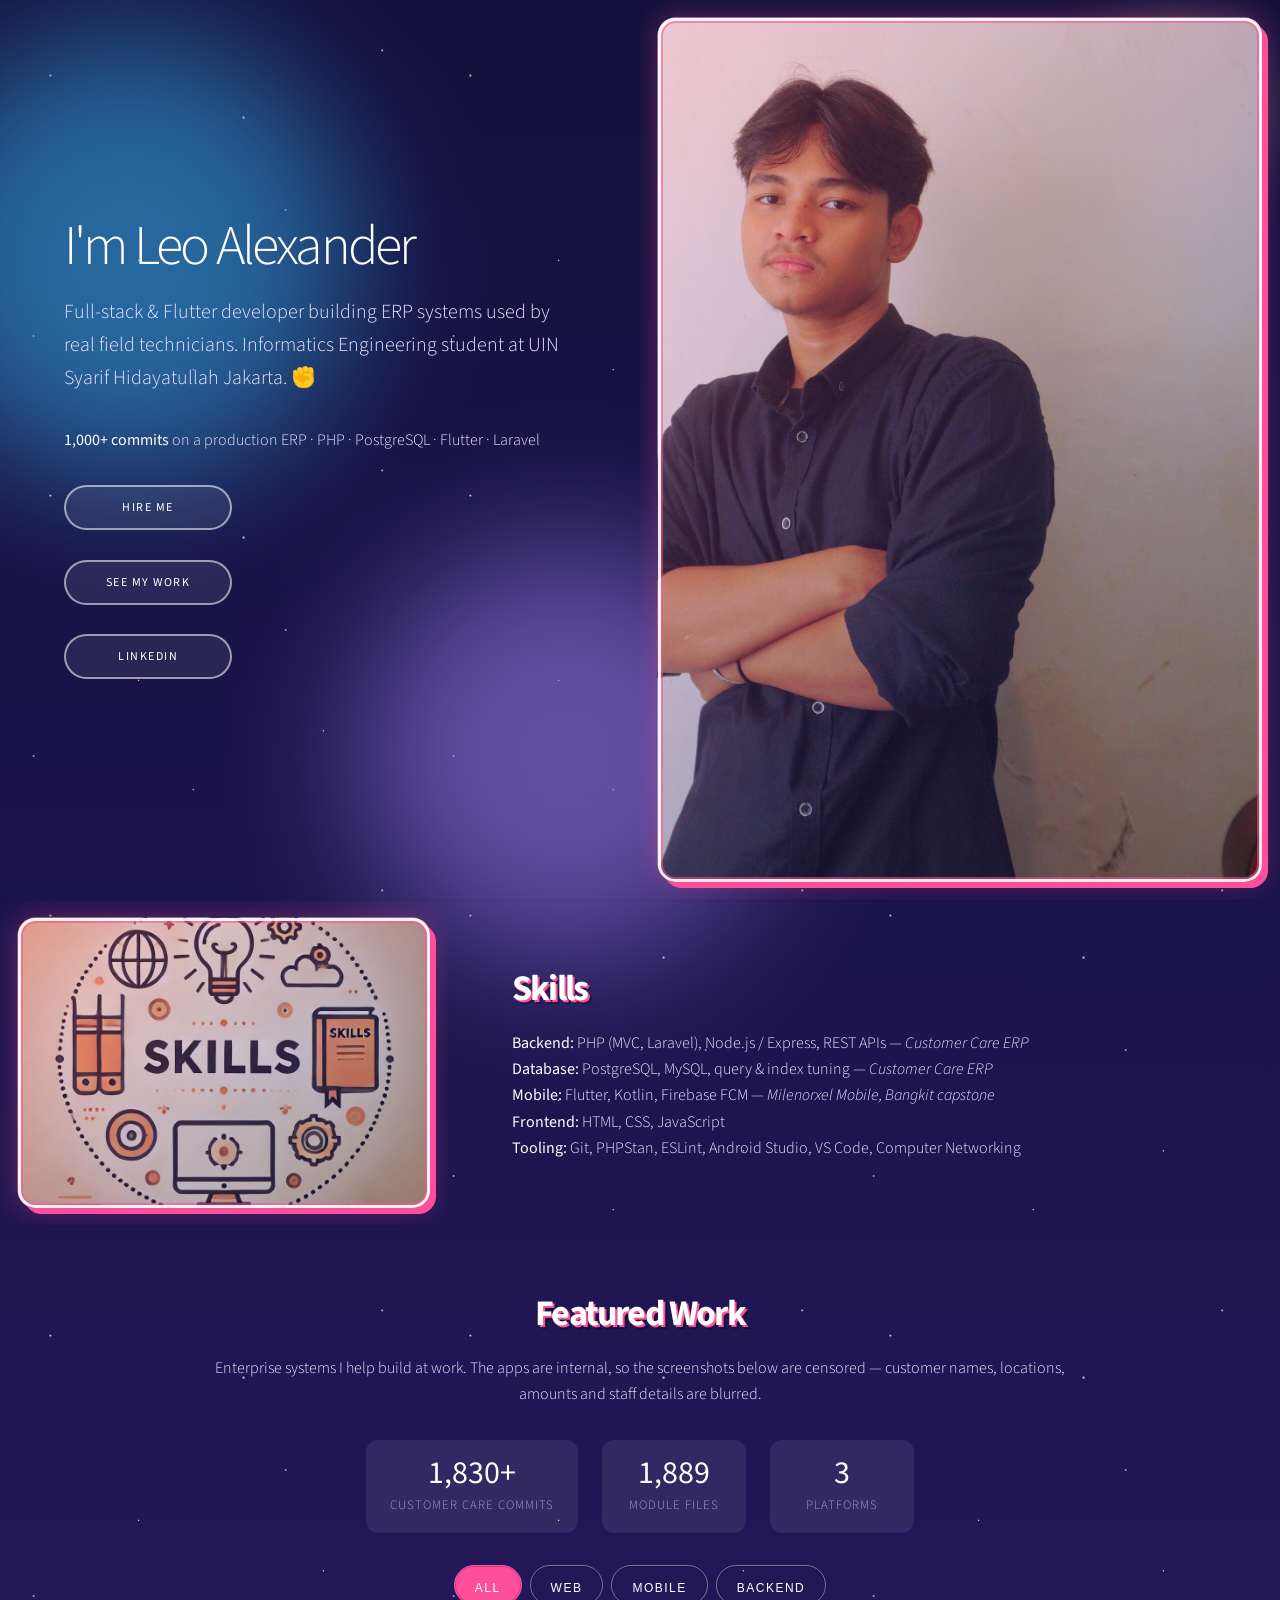
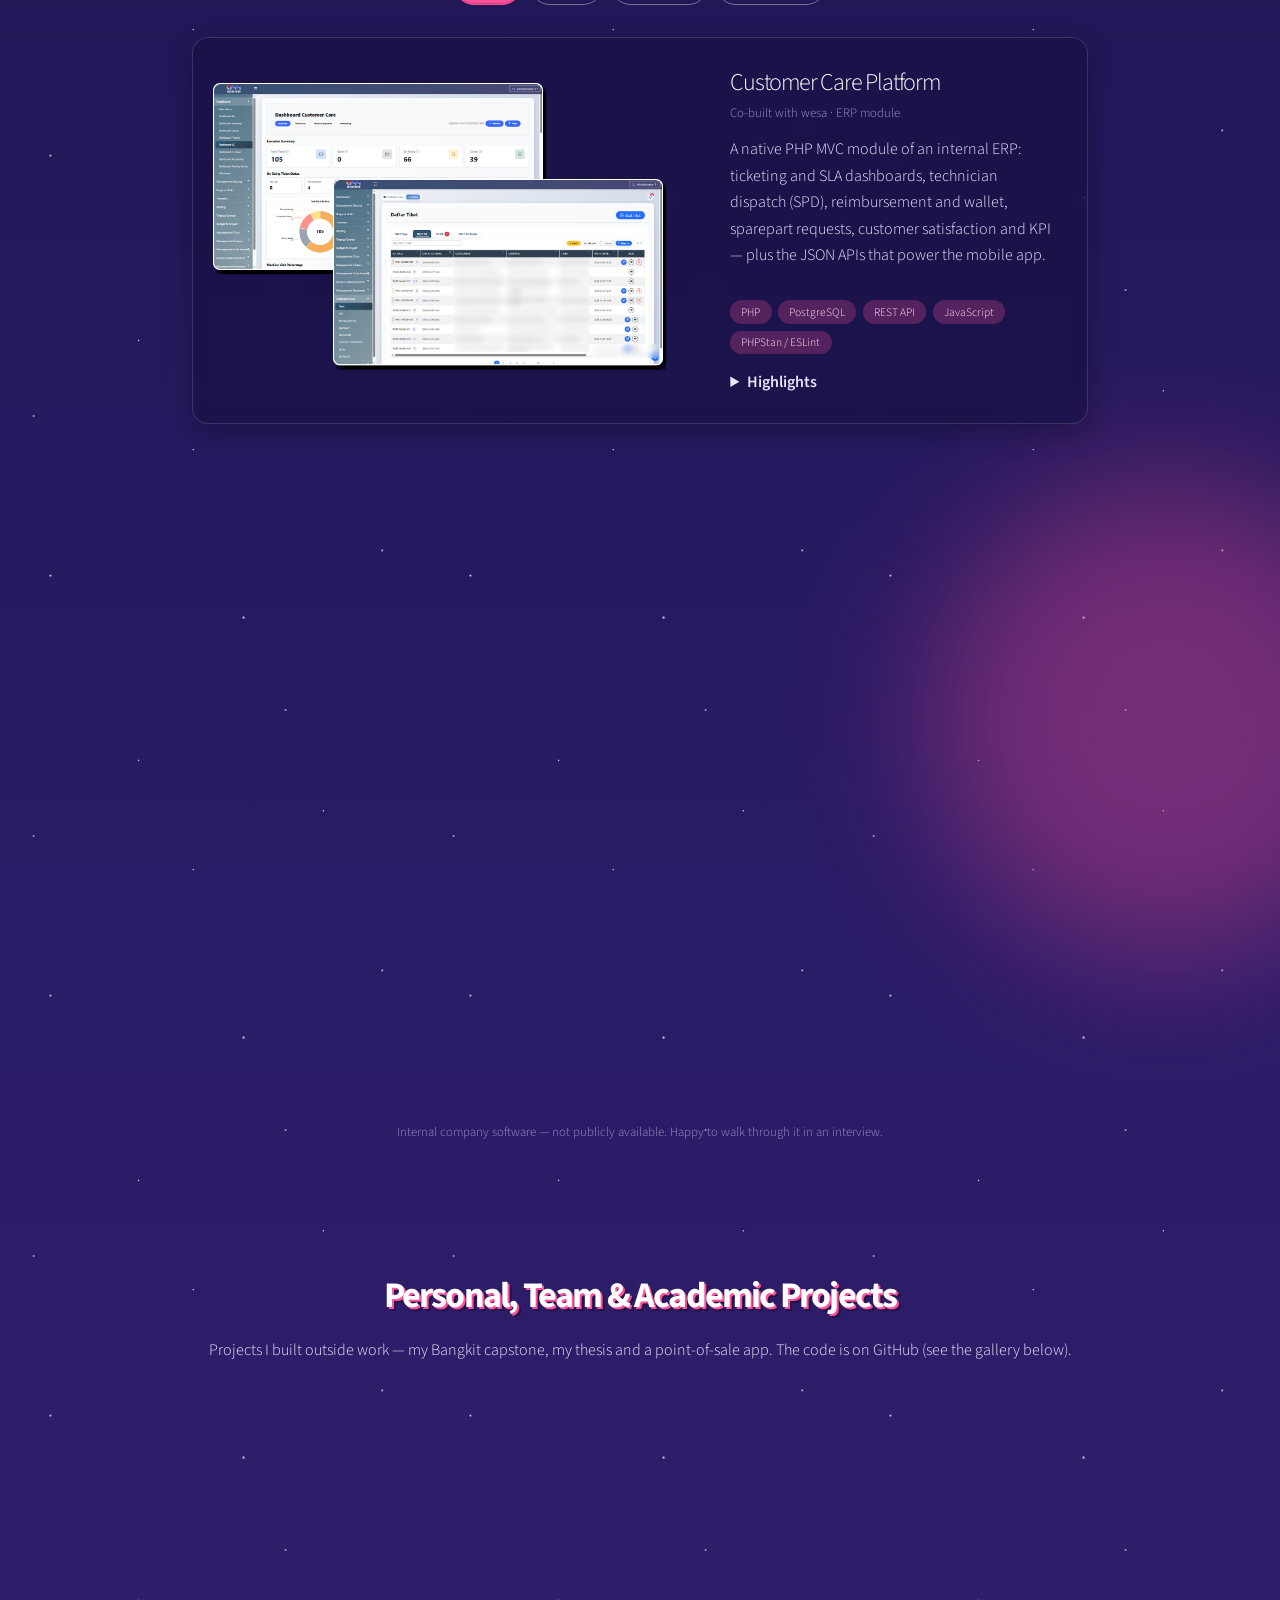
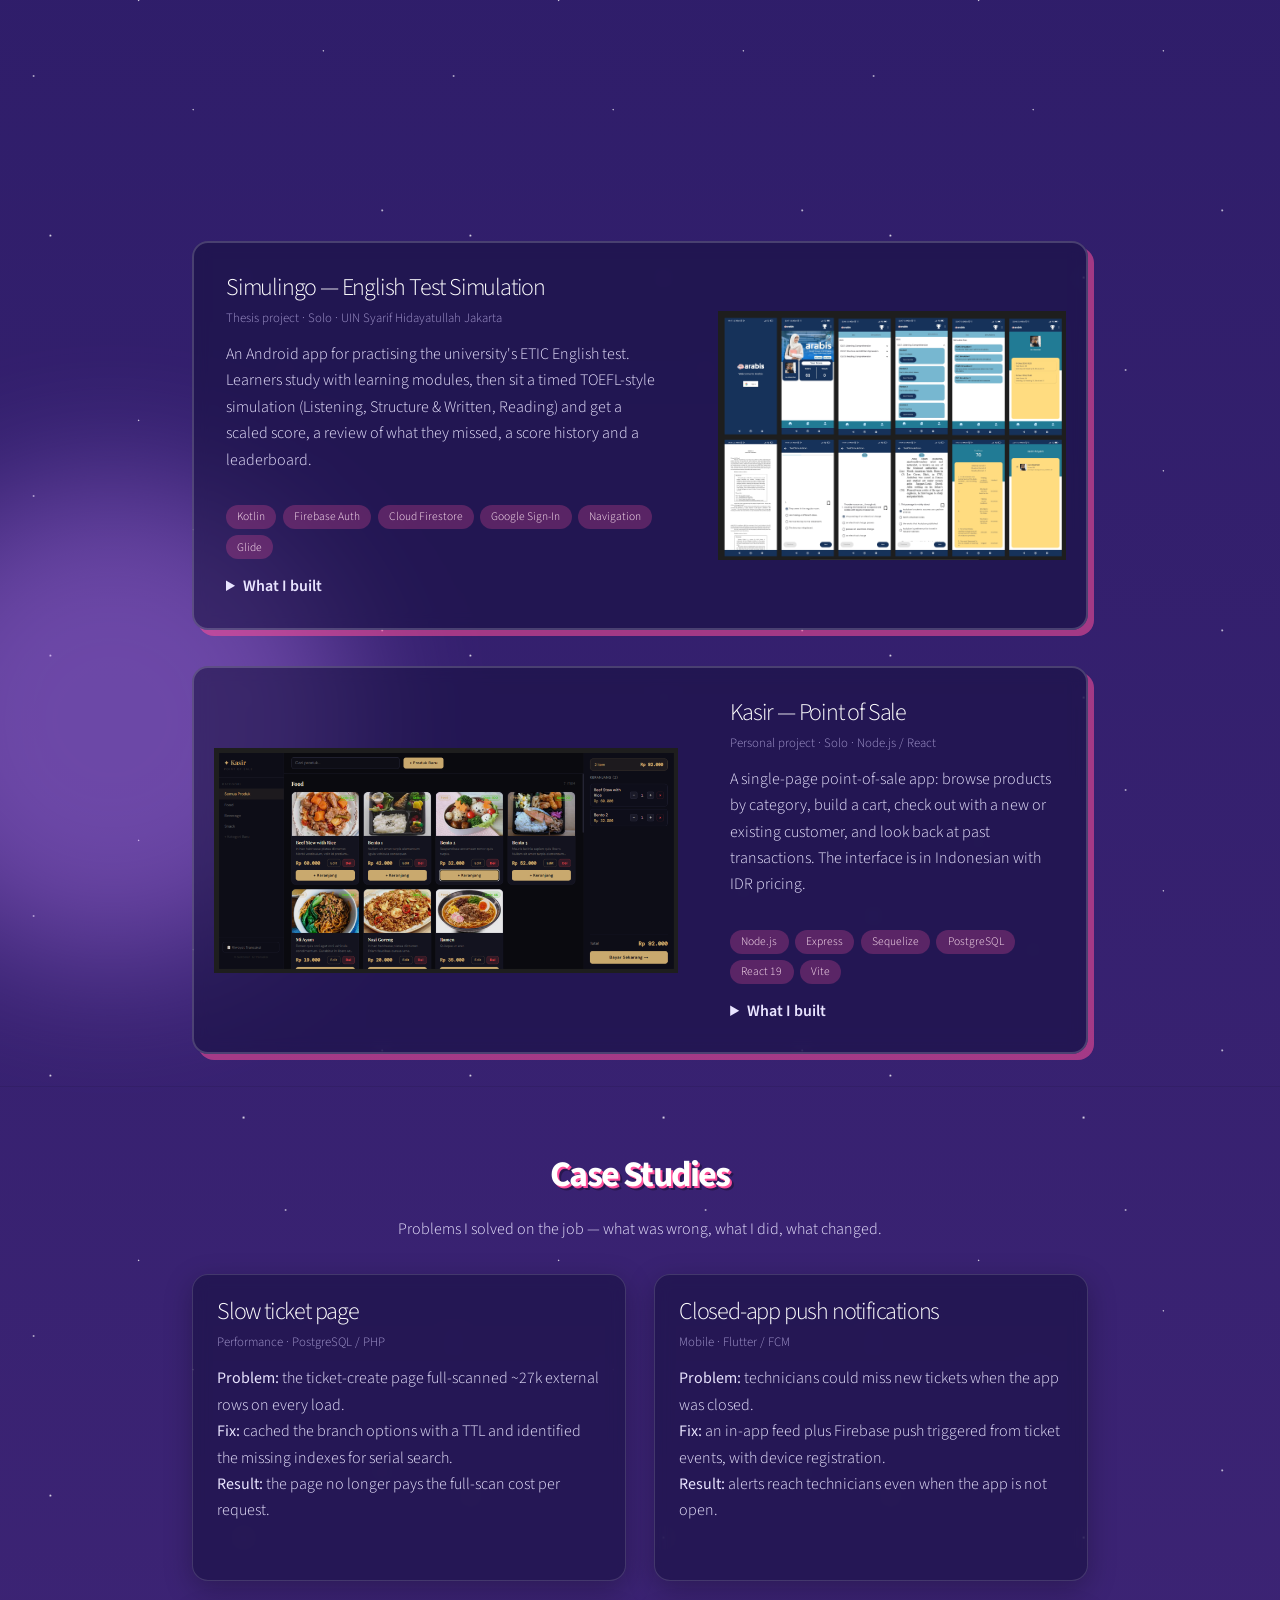
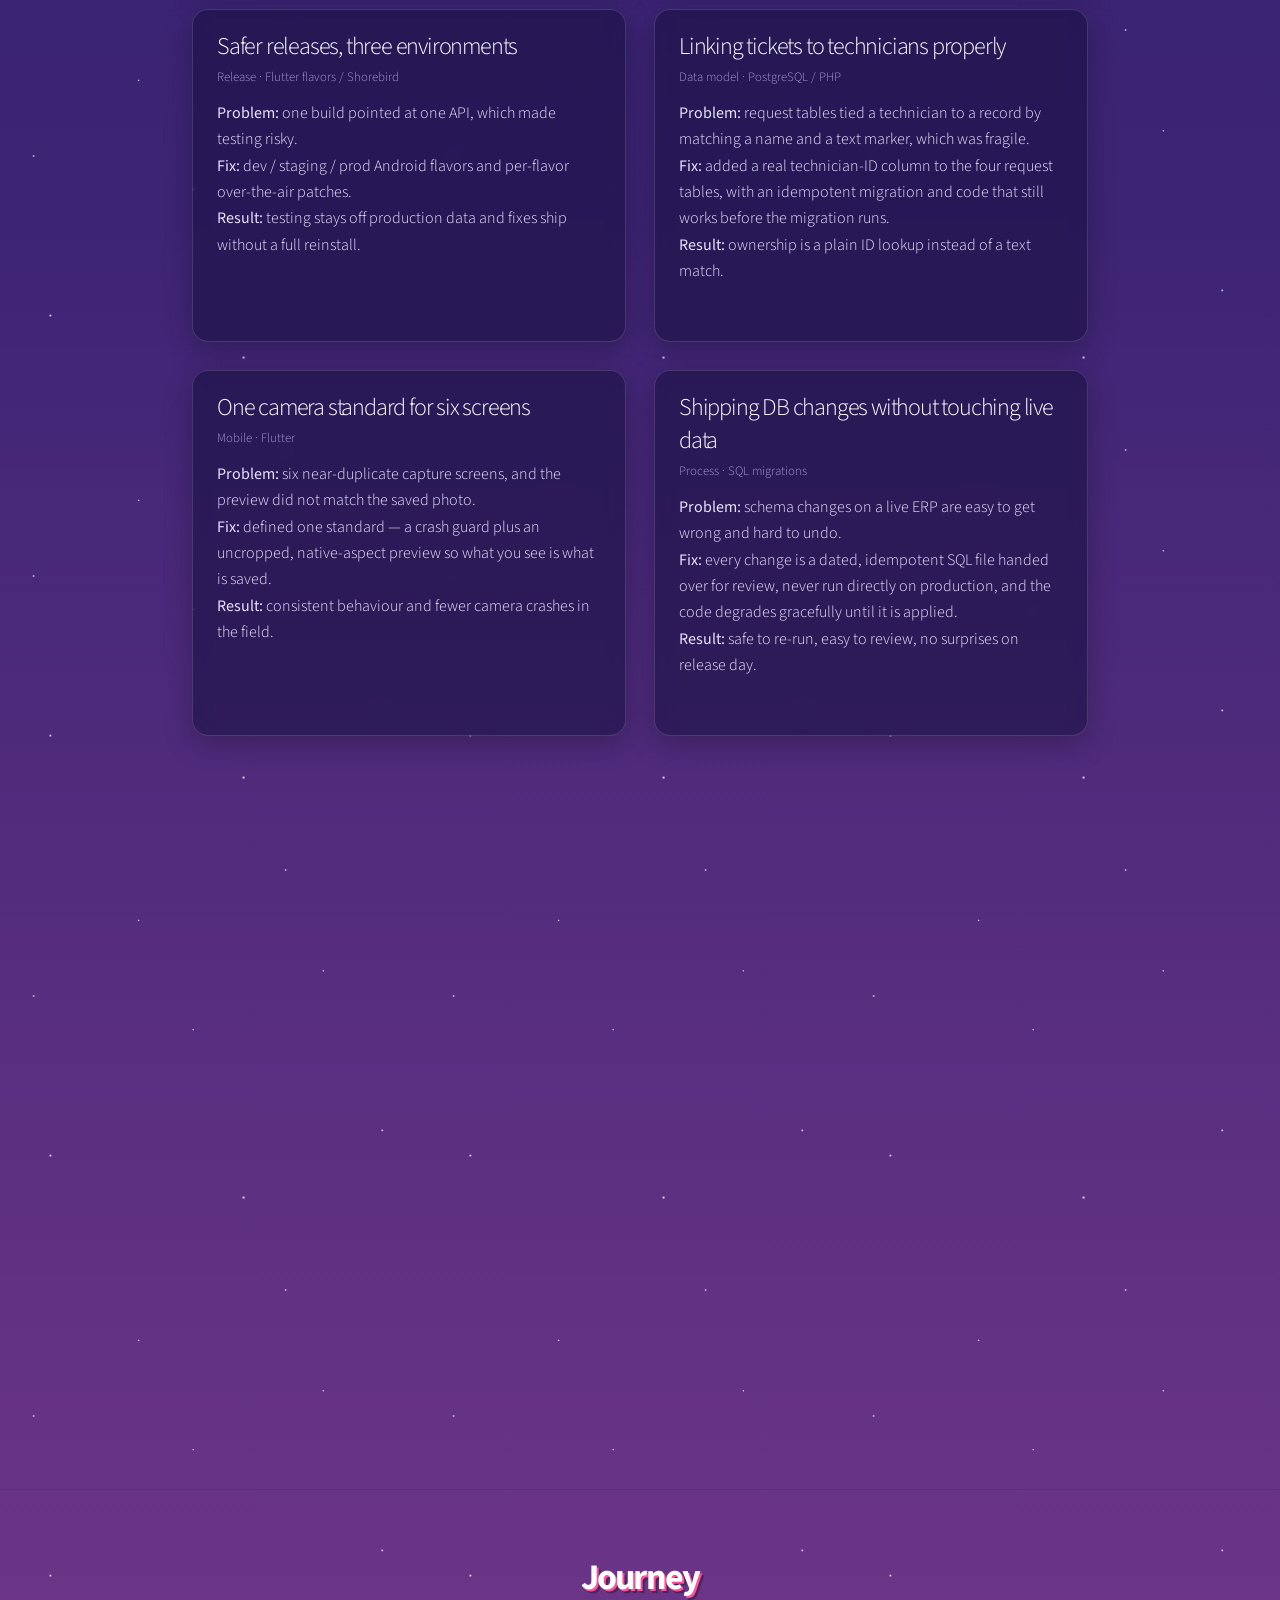
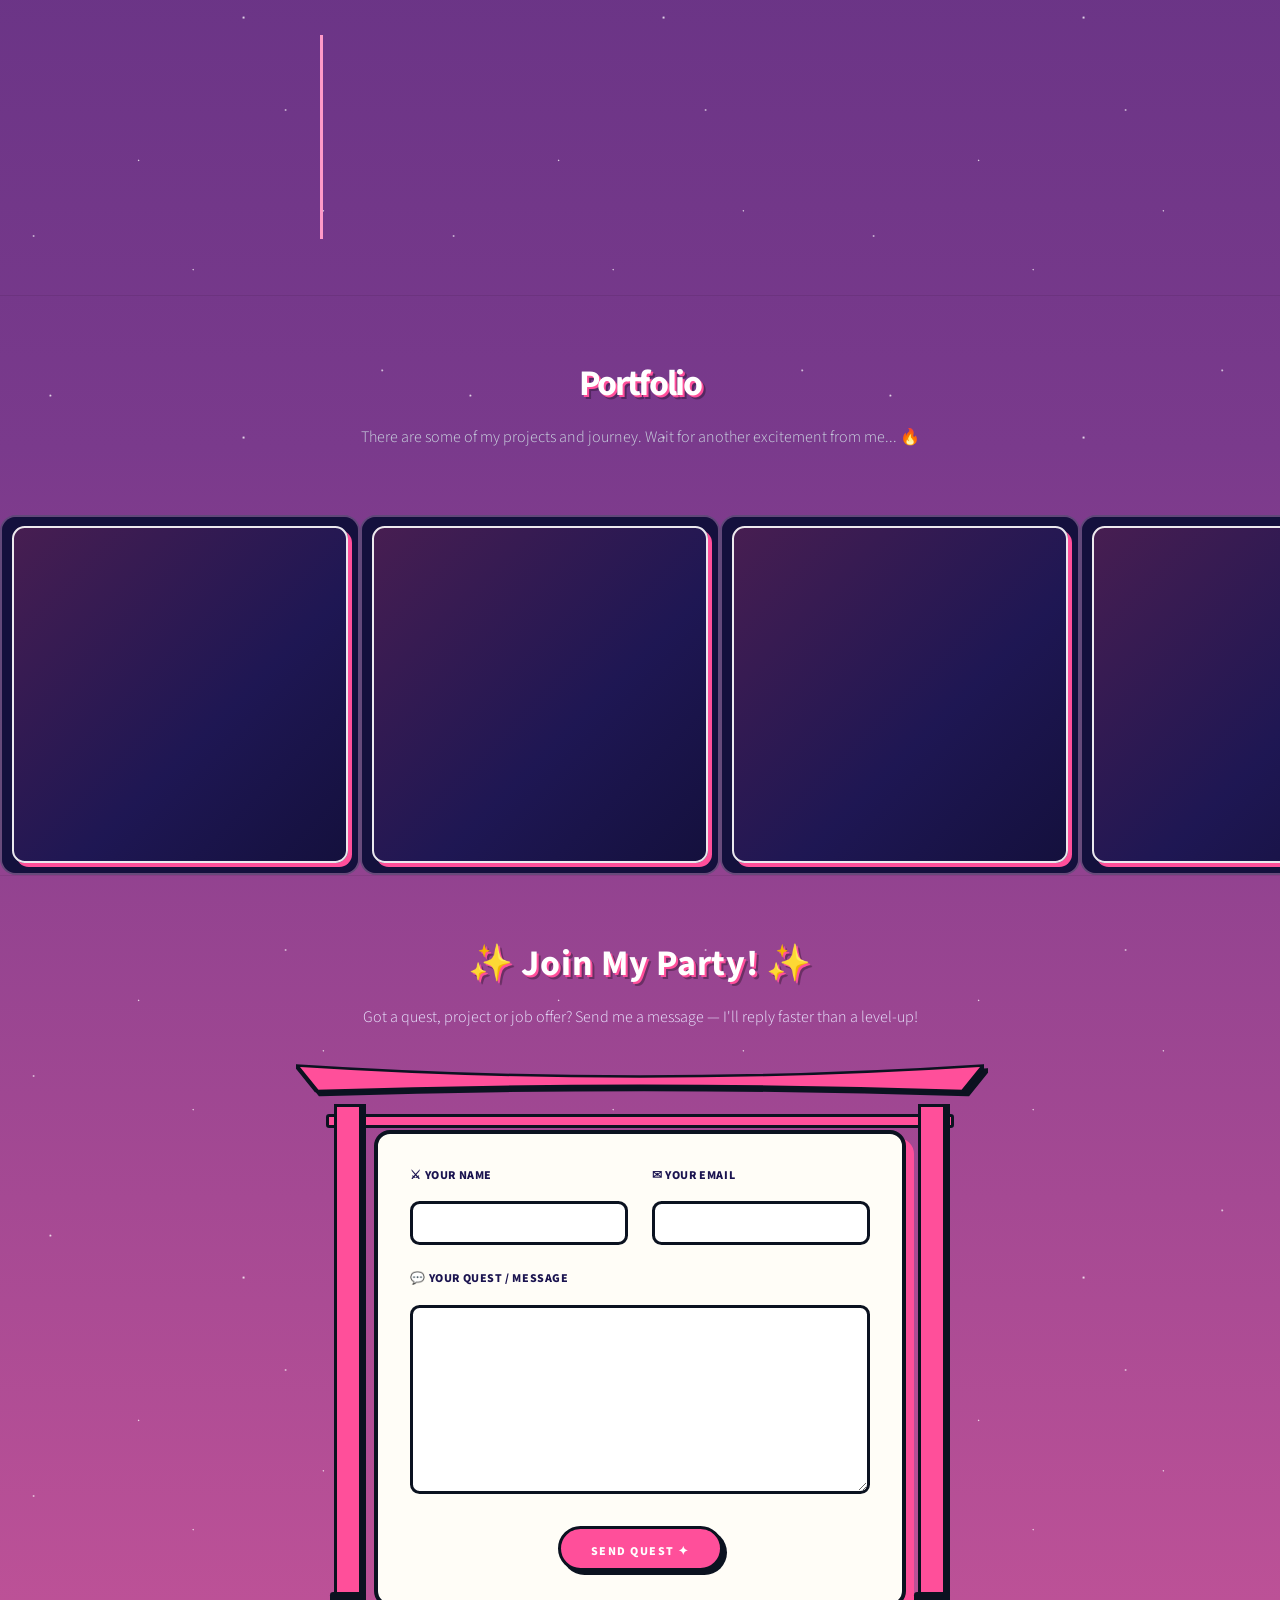
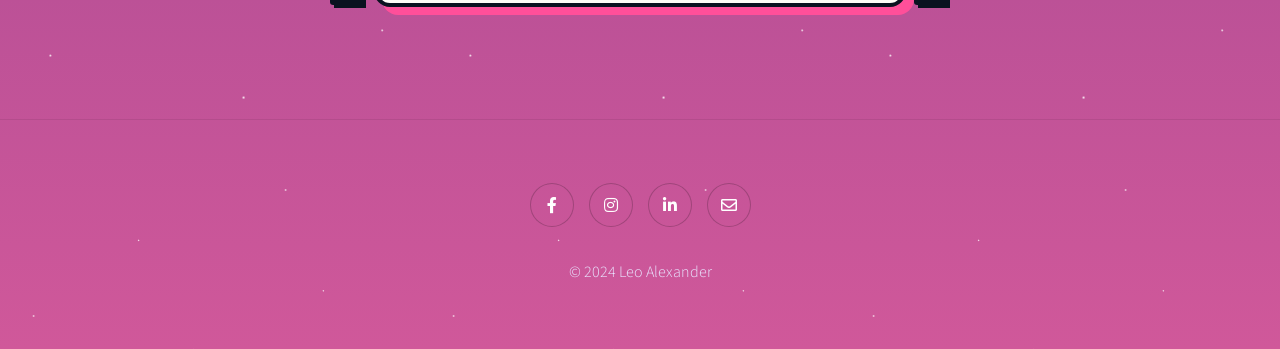
==== commit 16ea6c42: "Update portfolio-extra.css for responsive max-width adjustments; increment version in index.html" ====
--- a/index.html
+++ b/index.html
@@ -17,7 +17,7 @@
 		<meta charset="utf-8" />
 		<meta name="viewport" content="width=device-width, initial-scale=1, user-scalable=no" />
 		<link rel="stylesheet" href="assets/css/main.css" />
-			<link rel="stylesheet" href="assets/css/portfolio-extra.css?v=17" />
+			<link rel="stylesheet" href="assets/css/portfolio-extra.css?v=18" />
 		<noscript><link rel="stylesheet" href="assets/css/noscript.css" /></noscript>
 	</head>
 	<body class="is-preload">
--- a/assets/css/portfolio-extra.css
+++ b/assets/css/portfolio-extra.css
@@ -1,5 +1,5 @@
 /* Featured work section + interactivity */
-#featured .inner{max-width:72rem}
+#featured .inner{max-width:min(72rem,100%)}
 .stats{display:flex;flex-wrap:wrap;gap:1.5rem;justify-content:center;margin:2rem 0}
 .stat{min-width:9rem;padding:1rem 1.5rem;border-radius:.75rem;background:rgba(127,127,127,.1)}
 .stat b{display:block;font-size:2rem;line-height:1.1}
@@ -225,7 +225,7 @@
 /* ===== Form INSIDE the torii gate ===== */
 .torii{display:none!important}
 #contact{padding-bottom:5rem}
-#contact .inner{max-width:60rem}
+#contact .inner{max-width:min(60rem,100%)}
 .gate{position:relative;padding:4.2rem 3.4rem 0;margin-top:1.5rem}
 .gate .kasagi{position:absolute;left:-1.5rem;right:-1.5rem;top:0;width:calc(100% + 3rem);height:3.2rem;fill:#ff4f9a;stroke:#0b1220;stroke-width:3;z-index:3;filter:drop-shadow(4px 4px 0 #0b1220)}
 .gate .nuki{position:absolute;left:.4rem;right:.4rem;top:3.2rem;height:.9rem;background:#ff4f9a;border:3px solid #0b1220;border-radius:.2rem;z-index:3}
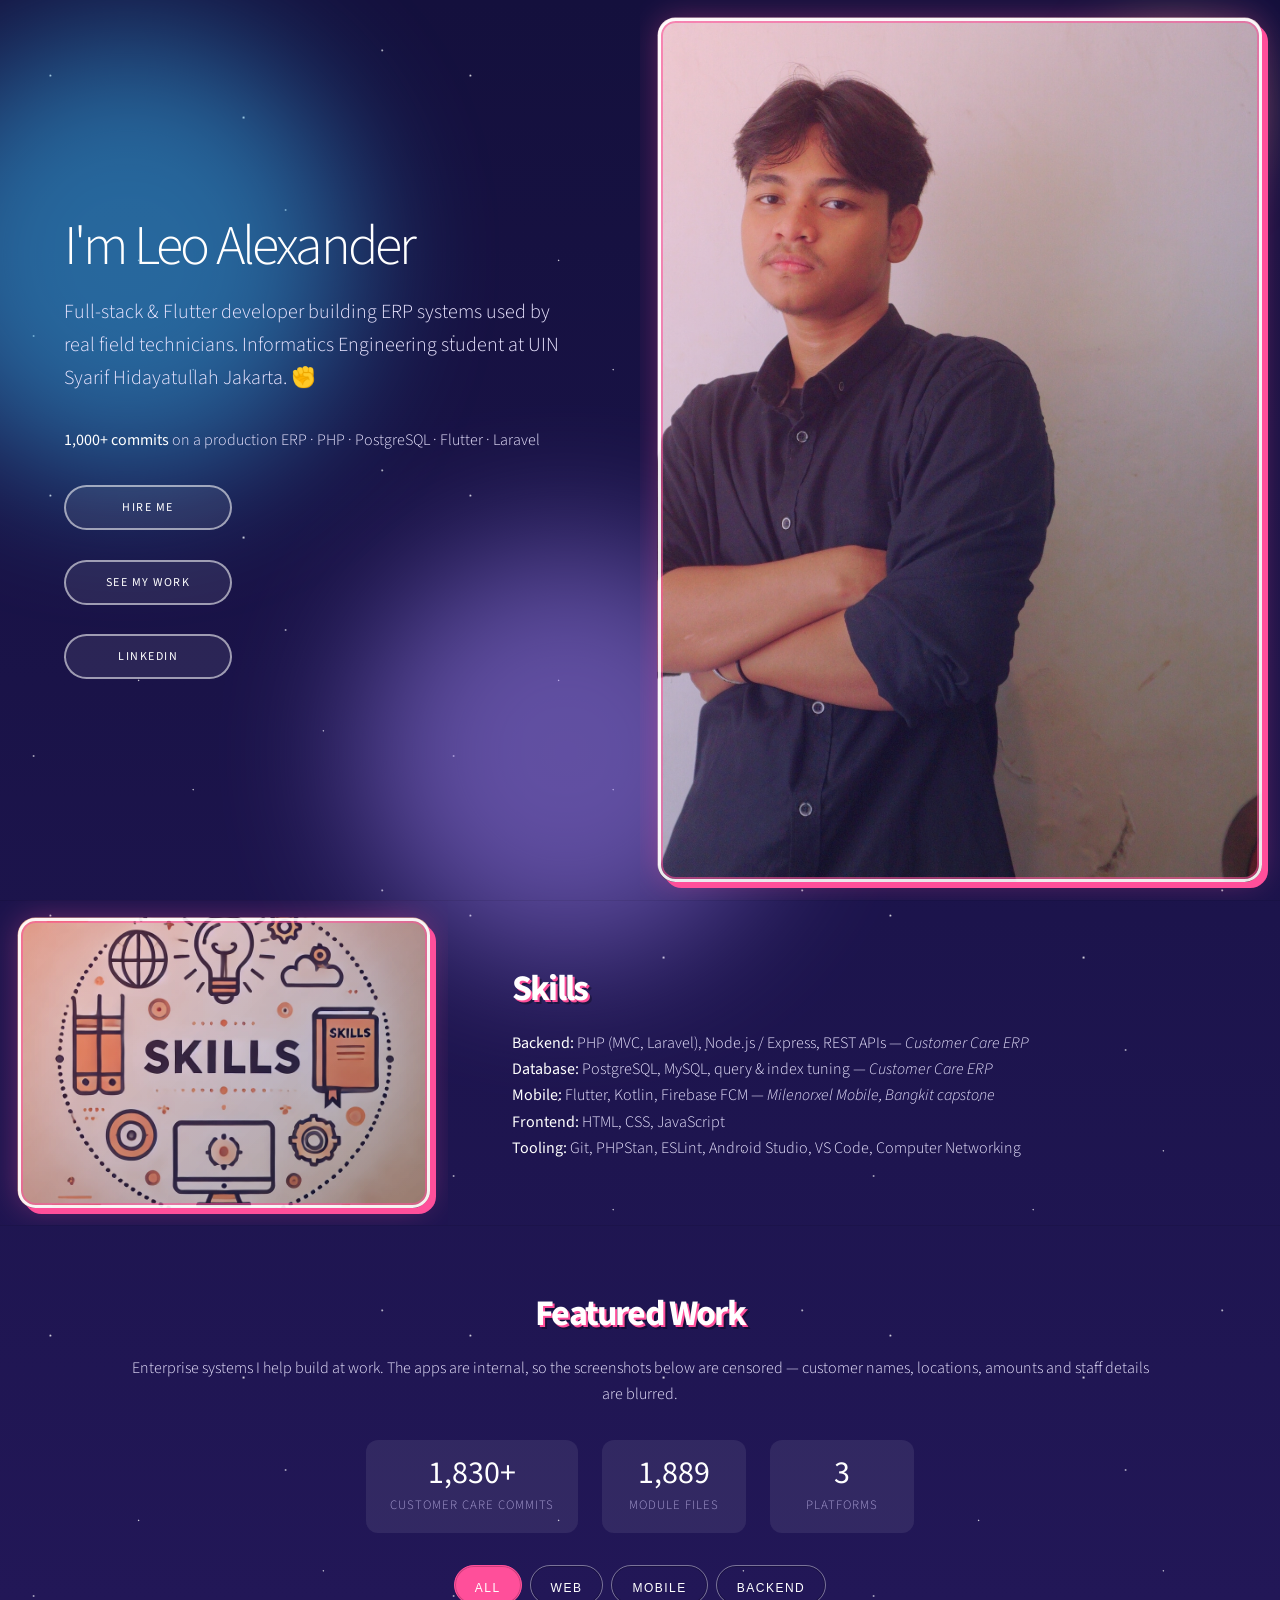
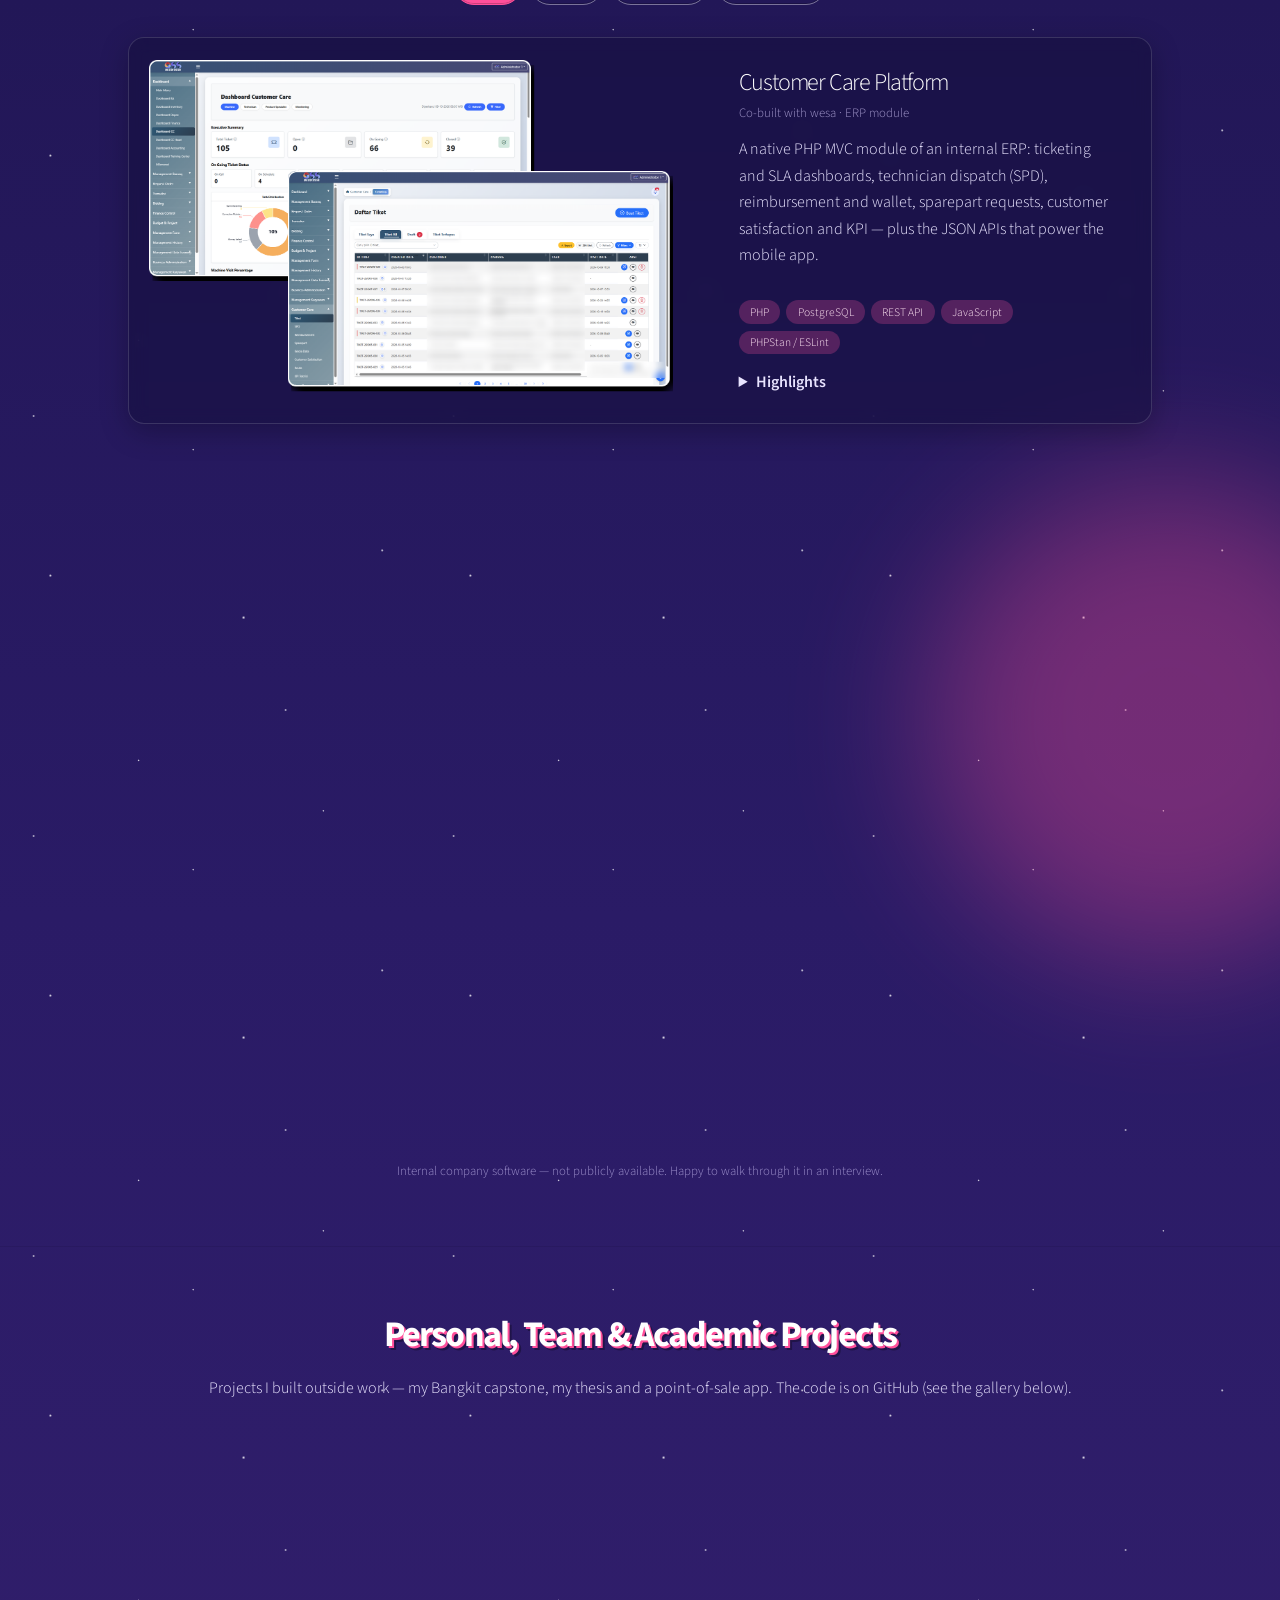
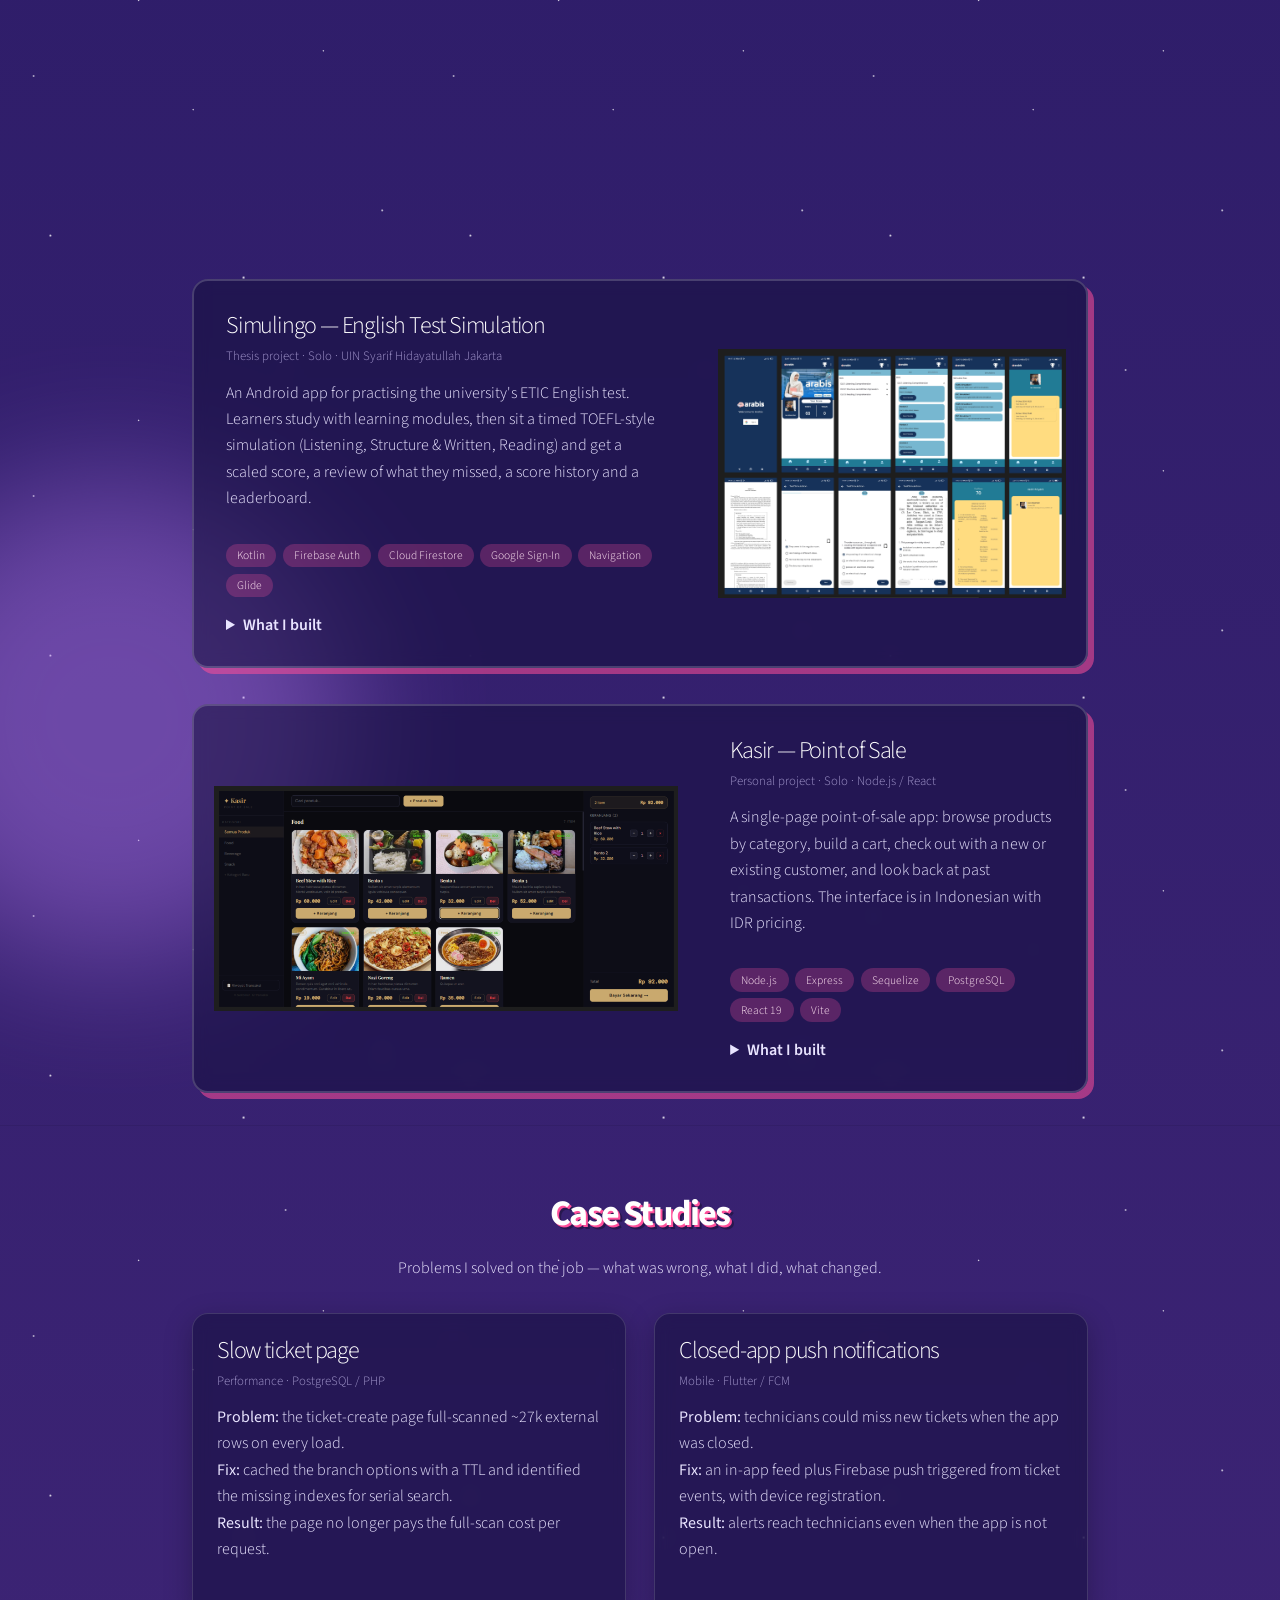
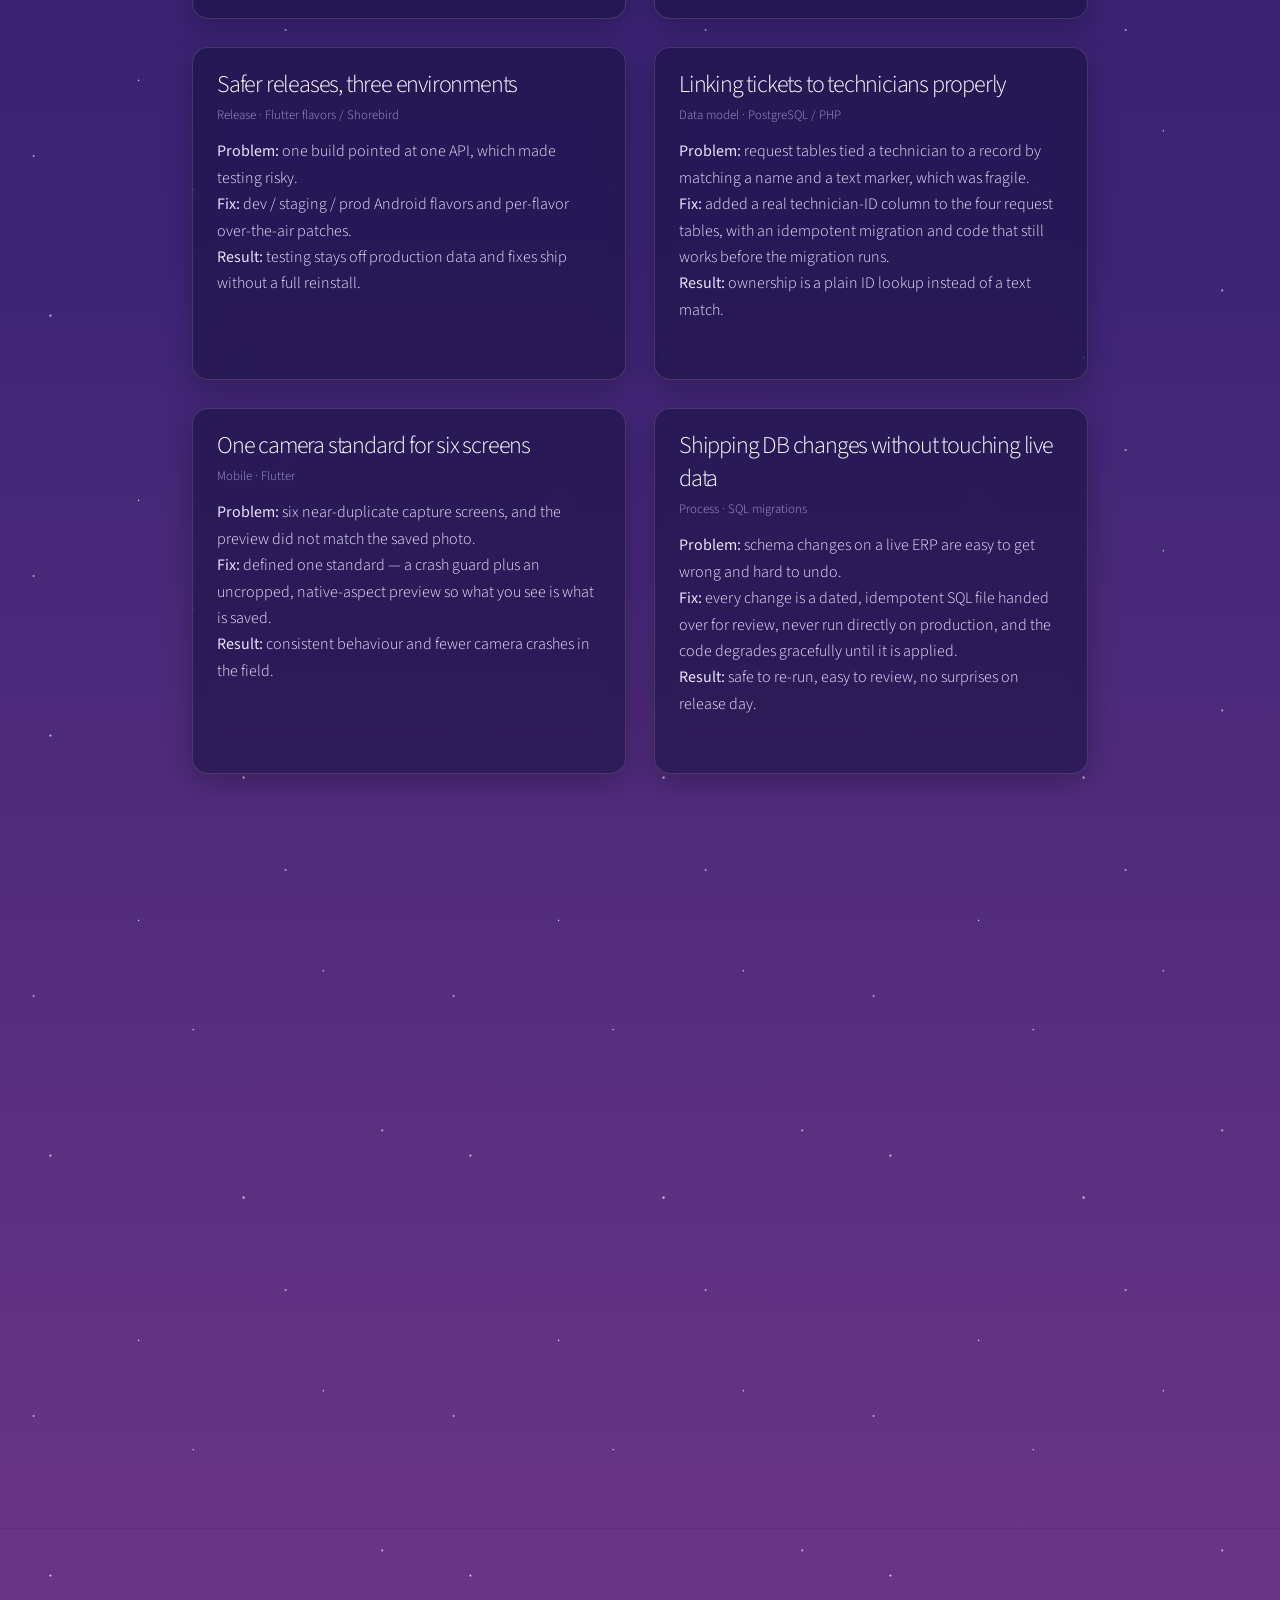
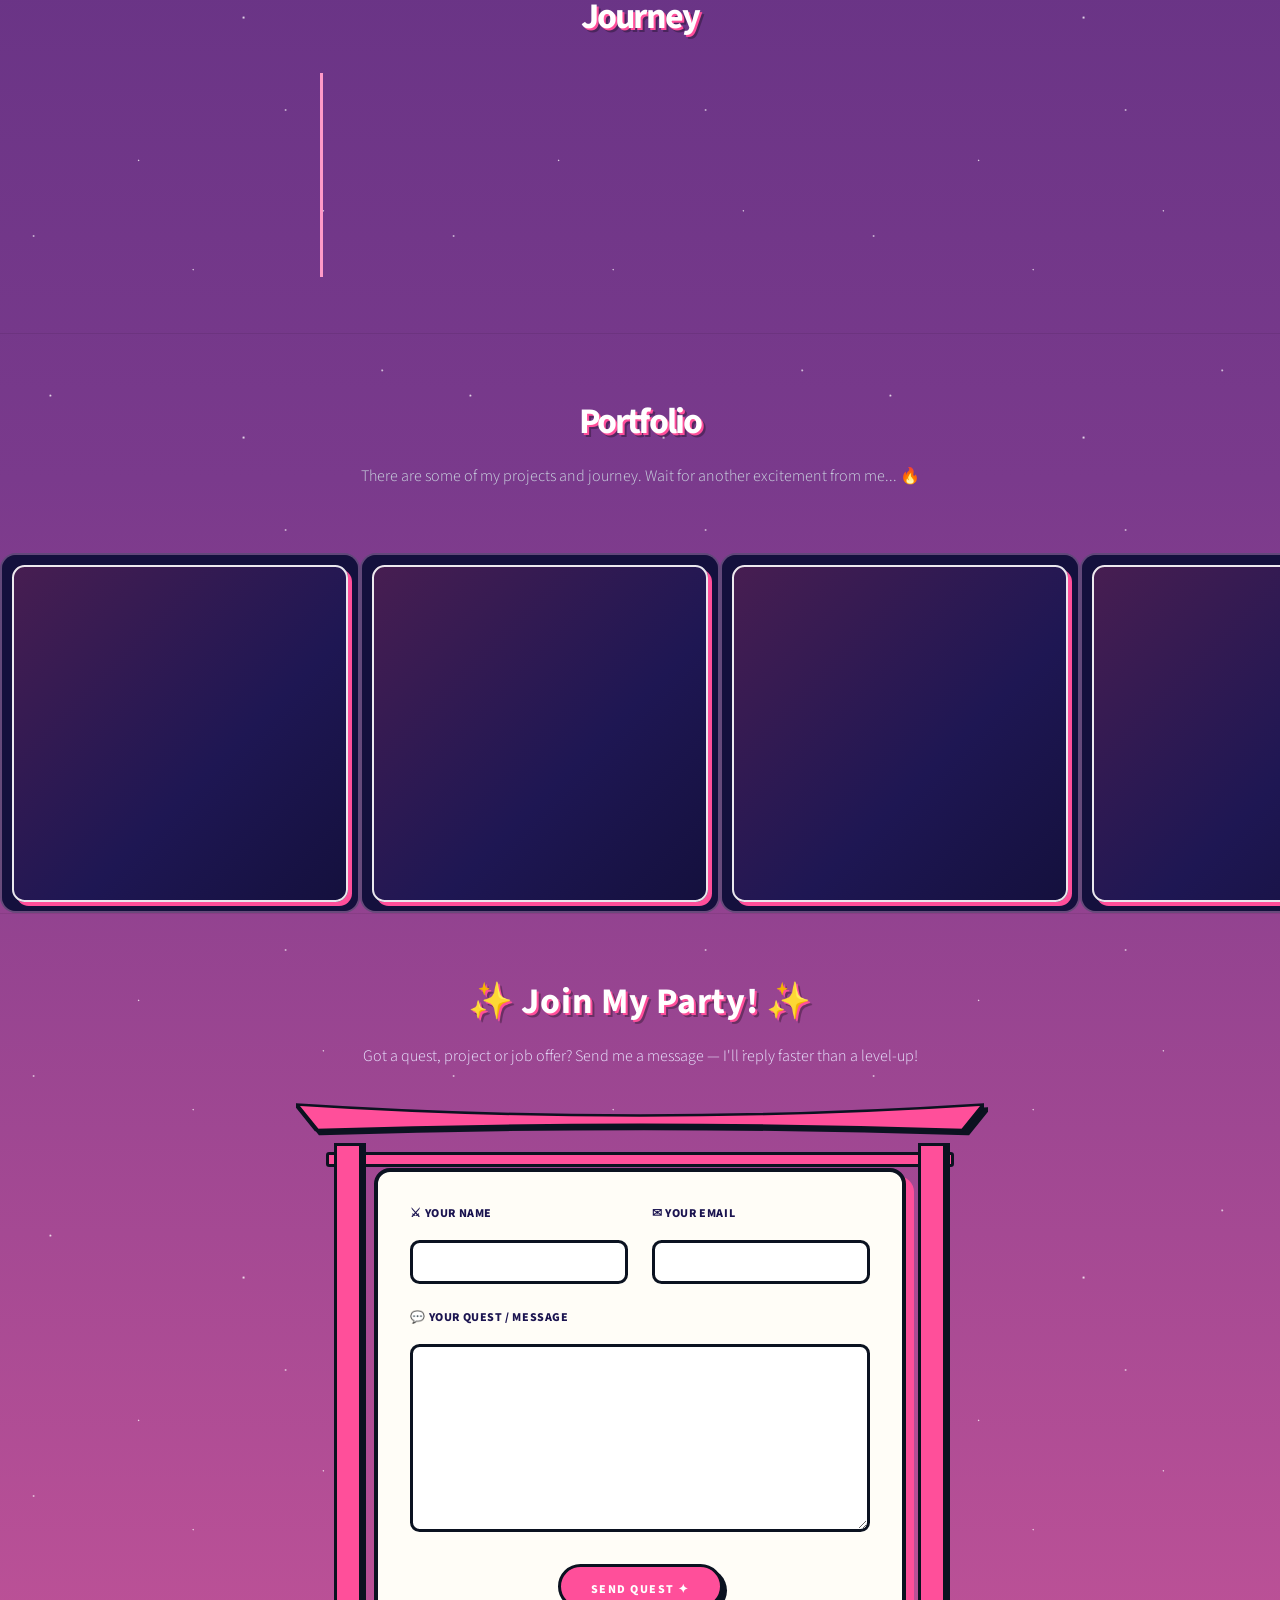
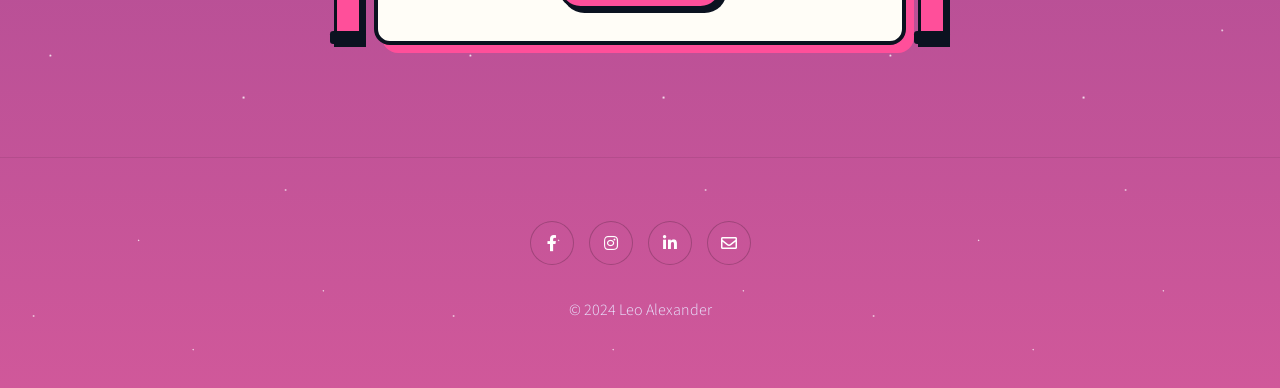
==== commit 776e38ba: "Update portfolio-extra.css for mobile layout adjustments; increment version in index.html" ====
--- a/index.html
+++ b/index.html
@@ -17,7 +17,7 @@
 		<meta charset="utf-8" />
 		<meta name="viewport" content="width=device-width, initial-scale=1, user-scalable=no" />
 		<link rel="stylesheet" href="assets/css/main.css" />
-			<link rel="stylesheet" href="assets/css/portfolio-extra.css?v=18" />
+			<link rel="stylesheet" href="assets/css/portfolio-extra.css?v=19" />
 		<noscript><link rel="stylesheet" href="assets/css/noscript.css" /></noscript>
 	</head>
 	<body class="is-preload">
--- a/assets/css/portfolio-extra.css
+++ b/assets/css/portfolio-extra.css
@@ -260,3 +260,17 @@
 	.filters button{padding:0 1rem}
 	#featured .inner,#academic .inner,#cases .inner,#journey .inner{padding-left:1rem;padding-right:1rem}
 }
+
+/* mobile in-app browsers (Instagram etc.): never let anything widen the layout viewport */
+html,body{max-width:100%;overflow-x:hidden}
+@supports(overflow:clip){html,body{overflow-x:clip}}
+#wrapper{max-width:100vw;overflow-x:clip}
+#featured,#academic,#cases{max-width:100%;overflow-x:clip}
+#featured .inner{box-sizing:border-box;width:100%}
+.cards.feature,.cards.feature .card,.stats,.filters{max-width:100%;box-sizing:border-box}
+.cards.feature .card img{width:100%;max-width:100%;height:auto;min-width:0}
+@media(max-width:736px){
+	.cards.feature .card{display:block}
+	.stats{gap:.75rem}
+	.stat{flex:1 1 calc(50% - .75rem)}
+}
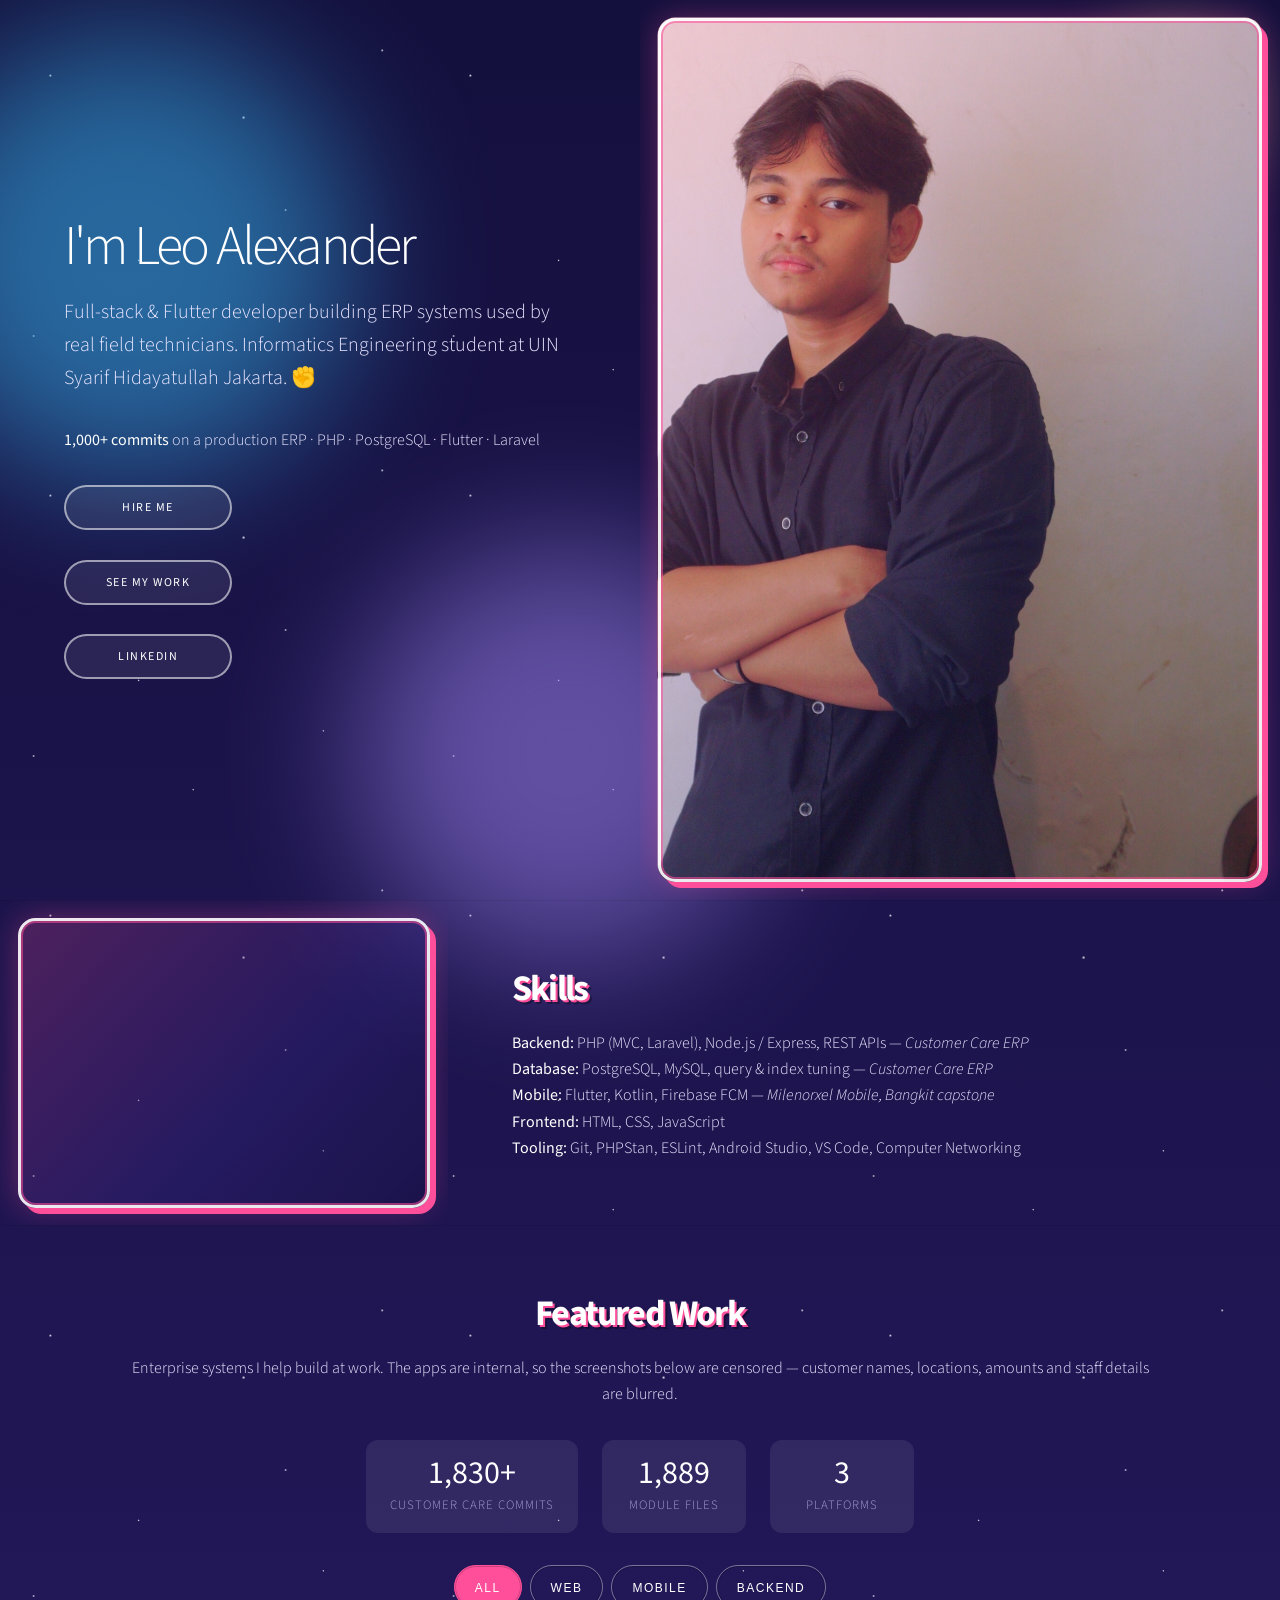
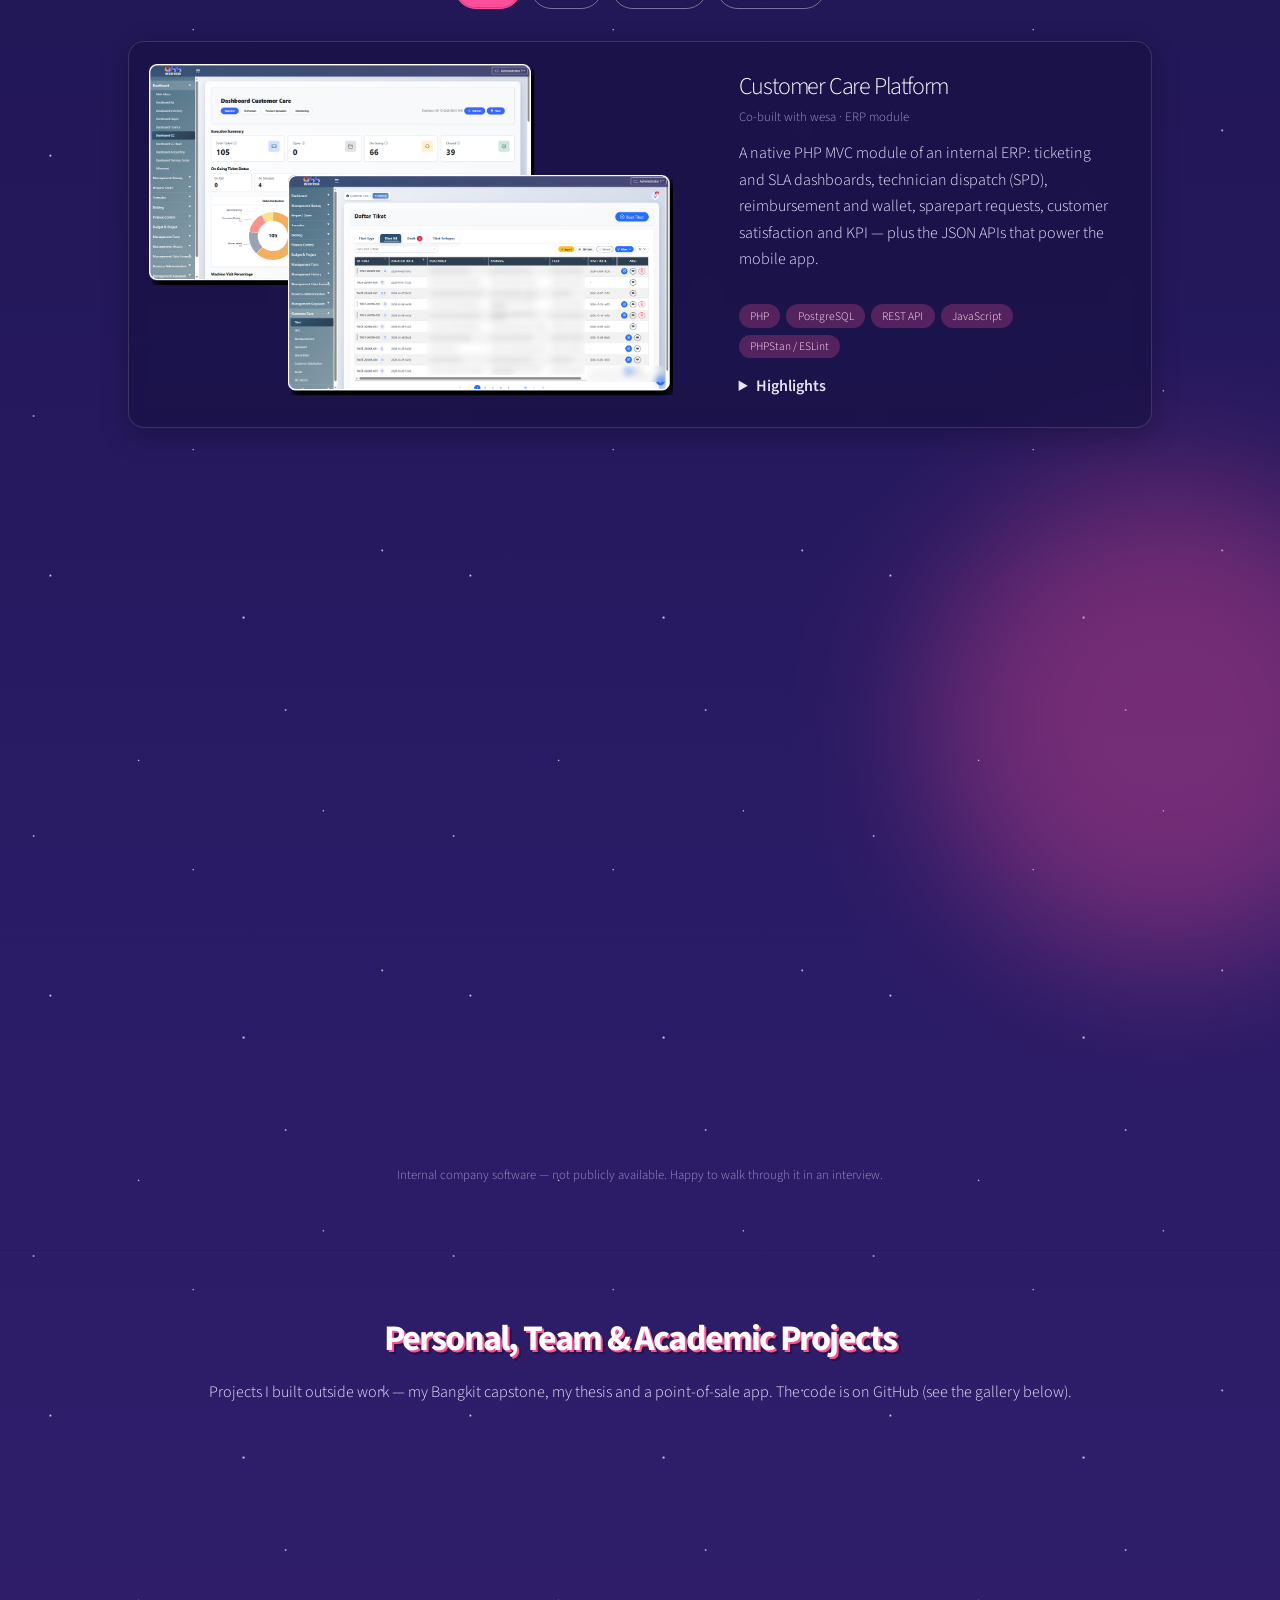
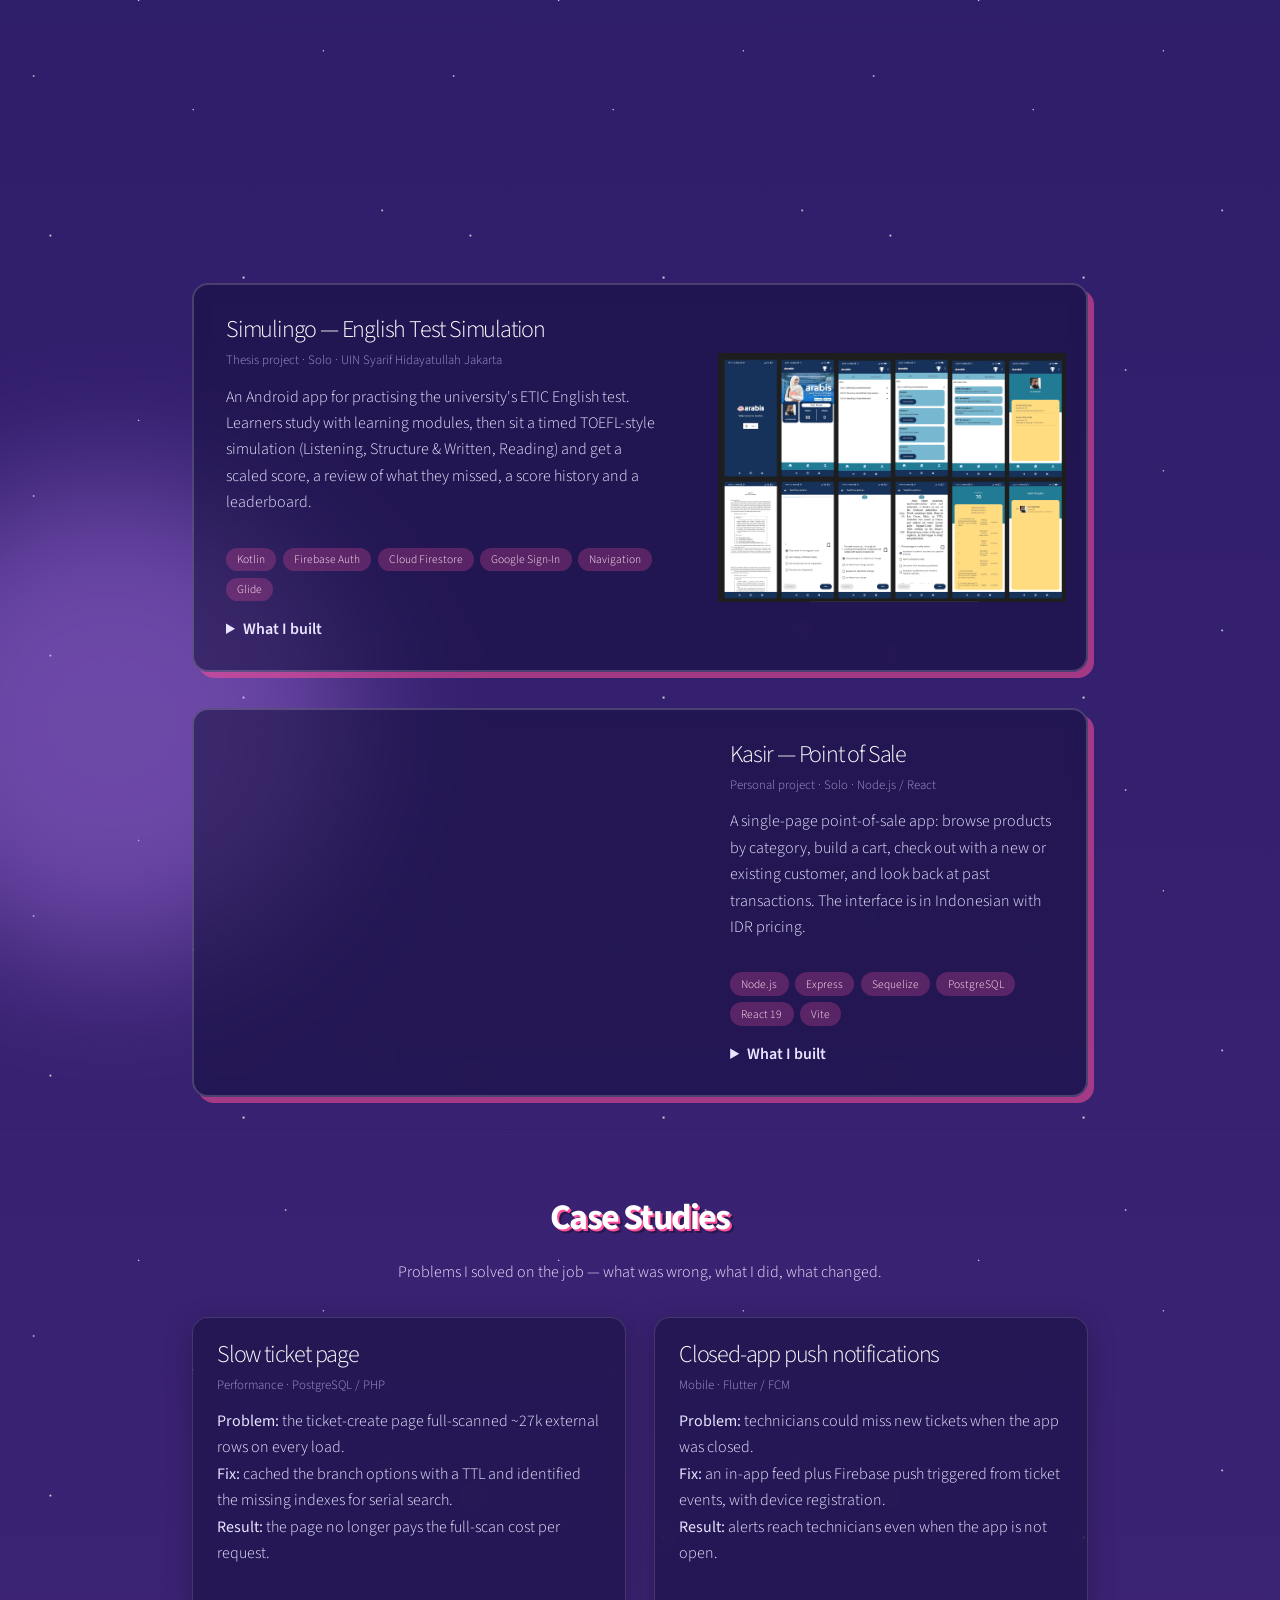
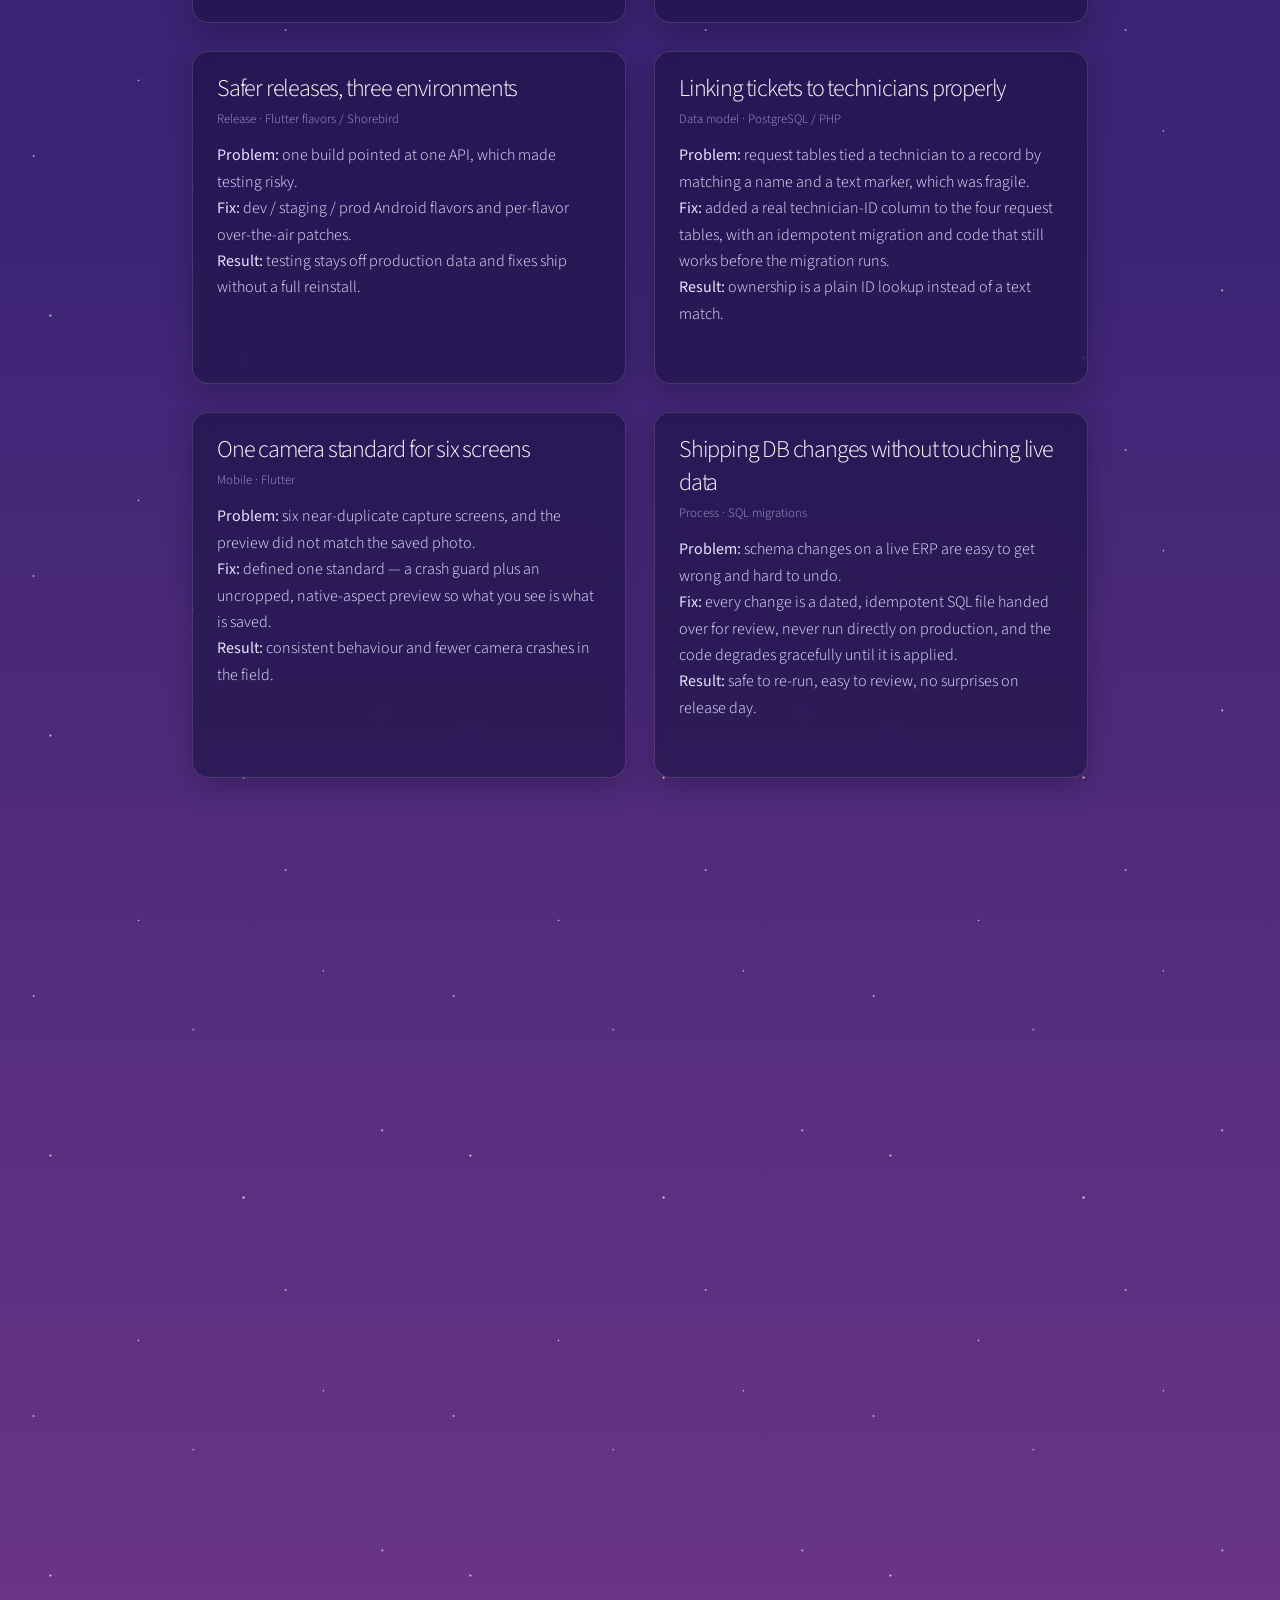
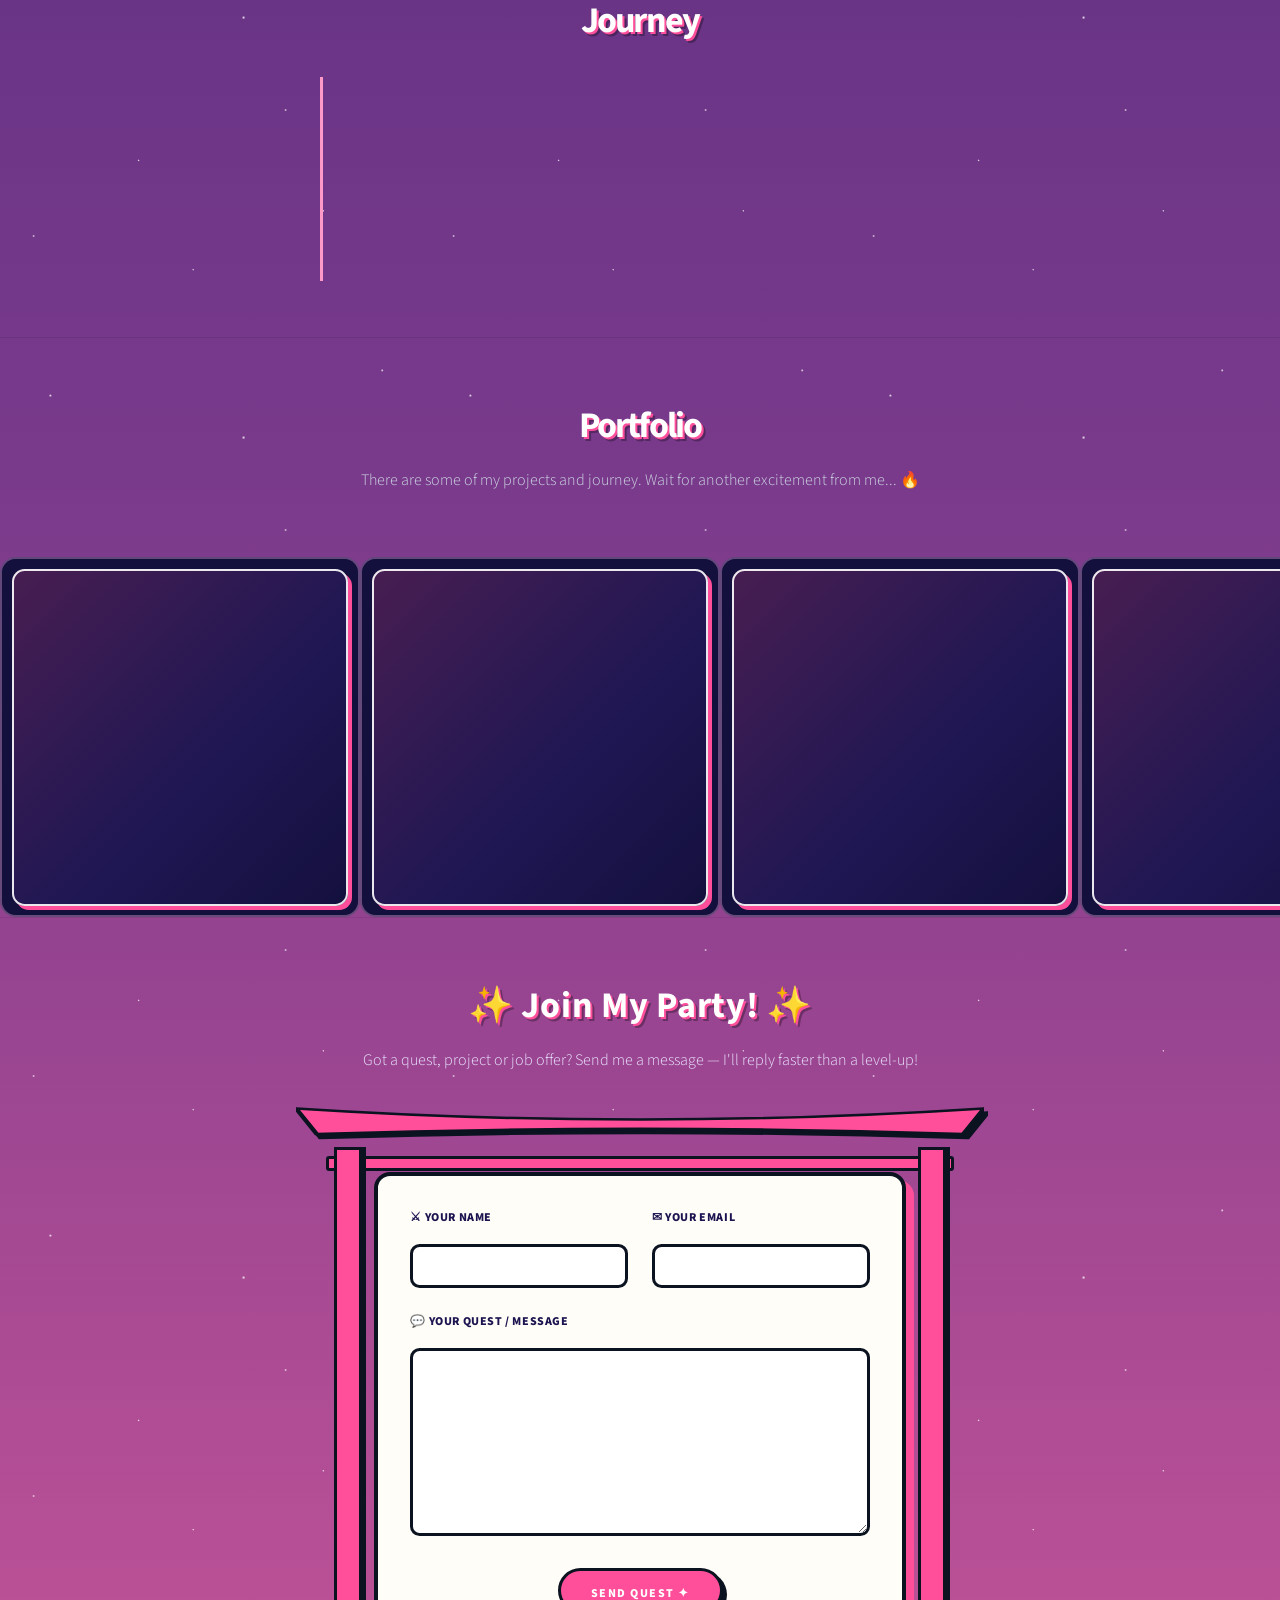
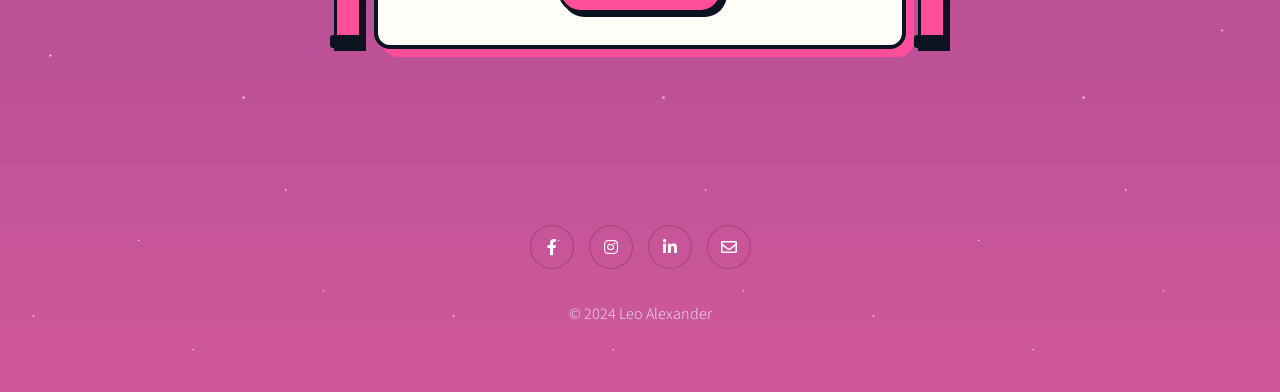
==== commit 5aad55e8: "Add 404 error page, robots.txt, and sitemap.xml; update portfolio-extra.css for mobile performance i" ====
--- a/index.html
+++ b/index.html
@@ -11,13 +11,18 @@
 			<meta property="og:title" content="Leo Alexander | Full-stack &amp; Flutter Developer" />
 			<meta property="og:description" content="ERP systems, mobile apps and APIs - portfolio and case studies." />
 			<meta property="og:type" content="website" />
-			<meta property="og:image" content="images/myphoto.jpg" />
+			<meta property="og:image" content="https://wumboooo.github.io/images/myphoto.jpg" />
+			<meta property="og:url" content="https://wumboooo.github.io/" />
+			<meta name="twitter:card" content="summary_large_image" />
+			<meta name="twitter:title" content="Leo Alexander | Full-stack &amp; Flutter Developer" />
+			<meta name="twitter:image" content="https://wumboooo.github.io/images/myphoto.jpg" />
+			<link rel="canonical" href="https://wumboooo.github.io/" />
 			<meta name="theme-color" content="#0b1220" />
 			<link rel="icon" href="images/myphoto1.png" />
 		<meta charset="utf-8" />
-		<meta name="viewport" content="width=device-width, initial-scale=1, user-scalable=no" />
+		<meta name="viewport" content="width=device-width, initial-scale=1" />
 		<link rel="stylesheet" href="assets/css/main.css" />
-			<link rel="stylesheet" href="assets/css/portfolio-extra.css?v=19" />
+			<link rel="stylesheet" href="assets/css/portfolio-extra.css?v=20" />
 		<noscript><link rel="stylesheet" href="assets/css/noscript.css" /></noscript>
 	</head>
 	<body class="is-preload">
@@ -55,7 +60,7 @@
 							<strong>Tooling:</strong> Git, PHPStan, ESLint, Android Studio, VS Code, Computer Networking</p>
 						</div>
 						<div class="image">
-							<img src="images/myphoto1.png" alt="" />
+							<img src="images/myphoto1.png" alt="" loading="lazy" decoding="async" />
 						</div>
 					</section>
 
@@ -74,7 +79,7 @@
 								</div>
 								<div class="cards feature">
 									<article class="card reveal" data-tags="web backend">
-										<img src="assets/projects/customer-care-grid.png" alt="Customer Care dashboard mockup" />
+										<img src="assets/projects/customer-care-grid.png" alt="Customer Care dashboard mockup" loading="lazy" decoding="async" />
 										<div class="body"><h3>Customer Care Platform</h3><span class="role">Co-built with wesa &middot; ERP module</span>
 											<p>A native PHP MVC module of an internal ERP: ticketing and SLA dashboards, technician dispatch (SPD), reimbursement and wallet, sparepart requests, customer satisfaction and KPI &mdash; plus the JSON APIs that power the mobile app.</p>
 											<ul class="chips"><li>PHP</li><li>PostgreSQL</li><li>REST API</li><li>JavaScript</li><li>PHPStan / ESLint</li></ul>
@@ -82,7 +87,7 @@
 										</div>
 									</article>
 									<article class="card reveal" data-tags="mobile">
-										<img src="assets/projects/milenorxel-mobile-grid.png" alt="Milenorxel mobile mockup" />
+										<img src="assets/projects/milenorxel-mobile-grid.png" alt="Milenorxel mobile mockup" loading="lazy" decoding="async" />
 										<div class="body"><h3>Milenorxel Mobile</h3><span class="role">Solo &middot; Flutter / Android</span>
 											<p>Field-technician app: tickets, on-site reports with a guarded camera capture flow, SPD/PUM submission, wallet view, push notifications and in-app updates.</p>
 											<ul class="chips"><li>Flutter</li><li>Firebase FCM</li><li>Shorebird</li><li>Android flavors</li></ul>
@@ -90,7 +95,7 @@
 										</div>
 									</article>
 									<article class="card reveal" data-tags="web">
-										<img src="assets/projects/milenorxel-web-grid.png" alt="Milenorxel web mockup" />
+										<img src="assets/projects/milenorxel-web-grid.png" alt="Milenorxel web mockup" loading="lazy" decoding="async" />
 										<div class="body"><h3>Milenorxel Web</h3><span class="role">Solo &middot; Technician portal</span>
 											<p>Web companion for technicians: handle assigned tickets, follow progress and review activity from the browser.</p>
 											<ul class="chips"><li>Web</li><li>PHP</li><li>PostgreSQL</li></ul>
@@ -108,7 +113,7 @@
 								<p>Projects I built outside work &mdash; my Bangkit capstone, my thesis and a point-of-sale app. The code is on GitHub (see the gallery below).</p>
 								<div class="cards feature">
 									<article class="card reveal">
-										<img src="images/Portfolio1.png" alt="Word Warden app screenshot" />
+										<img src="images/Portfolio1.png" alt="Word Warden app screenshot" loading="lazy" decoding="async" />
 										<div class="body"><h3>Word Warden</h3><span class="role">Bangkit C241 capstone &middot; Mobile Development (Kotlin / Android)</span>
 											<p>An Android app that checks text for offensive words. Users register and sign in, type or paste text, and the app sends it to a machine-learning API that returns the verdict. Each check is saved to a personal history on the device.</p>
 											<ul class="chips"><li>Kotlin</li><li>Retrofit</li><li>Room</li><li>Lottie</li><li>Glide</li><li>Material</li></ul>
@@ -117,7 +122,7 @@
 										</div>
 									</article>
 									<article class="card reveal">
-										<img src="images/Portfolio4.png" alt="English Test Simulation app screenshot" />
+										<img src="images/Portfolio4.png" alt="English Test Simulation app screenshot" loading="lazy" decoding="async" />
 										<div class="body"><h3>Simulingo &mdash; English Test Simulation</h3><span class="role">Thesis project &middot; Solo &middot; UIN Syarif Hidayatullah Jakarta</span>
 											<p>An Android app for practising the university's ETIC English test. Learners study with learning modules, then sit a timed TOEFL-style simulation (Listening, Structure &amp; Written, Reading) and get a scaled score, a review of what they missed, a score history and a leaderboard.</p>
 											<ul class="chips"><li>Kotlin</li><li>Firebase Auth</li><li>Cloud Firestore</li><li>Google Sign-In</li><li>Navigation</li><li>Glide</li></ul>
@@ -126,7 +131,7 @@
 										</div>
 									</article>
 																	<article class="card reveal">
-										<img src="images/Portfolio6.png" alt="POS Node.js app screenshot" />
+										<img src="images/Portfolio6.png" alt="POS Node.js app screenshot" loading="lazy" decoding="async" />
 										<div class="body"><h3>Kasir &mdash; Point of Sale</h3><span class="role">Personal project &middot; Solo &middot; Node.js / React</span>
 											<p>A single-page point-of-sale app: browse products by category, build a cart, check out with a new or existing customer, and look back at past transactions. The interface is in Indonesian with IDR pricing.</p>
 											<ul class="chips"><li>Node.js</li><li>Express</li><li>Sequelize</li><li>PostgreSQL</li><li>React 19</li><li>Vite</li></ul>
@@ -189,7 +194,7 @@
 							<div class="gallery style2 medium lightbox onscroll-fade-in">
 								<article>
 									<a href="images/Portfolio2.png" class="image">
-										<img src="images/Portfolio2.png" alt="" />
+										<img src="images/Portfolio2.png" alt="" loading="lazy" decoding="async" />
 									</a>
 									<div class="caption">
 										<h3>Basic HTML CSS</h3>
@@ -201,7 +206,7 @@
 								</article>
 								<article>
 									<a href="images/Portfolio3.png" class="image">
-										<img src="images/Portfolio3.png" alt="" />
+										<img src="images/Portfolio3.png" alt="" loading="lazy" decoding="async" />
 									</a>
 									<div class="caption">
 										<h3>CRUD PHP</h3>
@@ -213,7 +218,7 @@
 								</article>
 								<article>
 									<a href="images/Portfolio1.png" class="image">
-										<img src="images/Portfolio1.png" alt="" />
+										<img src="images/Portfolio1.png" alt="" loading="lazy" decoding="async" />
 									</a>
 									<div class="caption">
 										<h3>Word Warden (Kotlin App)</h3>
@@ -225,7 +230,7 @@
 								</article>
 								<article>
 									<a href="images/Portfolio4.png" class="image">
-										<img src="images/Portfolio4.png" alt="" />
+										<img src="images/Portfolio4.png" alt="" loading="lazy" decoding="async" />
 									</a>
 									<div class="caption">
 										<h3>English Test Simulation App</h3>
@@ -237,7 +242,7 @@
 								</article>
 								<article>
 									<a href="images/Portfolio5.png" class="image">
-										<img src="images/Portfolio5.png" alt="" />
+										<img src="images/Portfolio5.png" alt="" loading="lazy" decoding="async" />
 									</a>
 									<div class="caption">
 										<h3>POS Laravel</h3>
@@ -249,7 +254,7 @@
 								</article>
 								<article>
 									<a href="images/Portfolio6.png" class="image">
-										<img src="images/Portfolio6.png" alt="" />
+										<img src="images/Portfolio6.png" alt="" loading="lazy" decoding="async" />
 									</a>
 									<div class="caption">
 										<h3>POS Node.js</h3>
--- a/assets/css/portfolio-extra.css
+++ b/assets/css/portfolio-extra.css
@@ -274,3 +274,11 @@
 	.stats{gap:.75rem}
 	.stat{flex:1 1 calc(50% - .75rem)}
 }
+
+/* phones: drop the expensive effects (blur, animated blobs, petals) */
+@media(max-width:736px){
+	#wrapper .card,#cases .card,#featured .card{backdrop-filter:none;-webkit-backdrop-filter:none}
+	#sky i{filter:blur(40px);animation:none}
+	#petals i:nth-child(n+9){display:none}
+}
+.filters button,#themeToggle{min-height:44px}
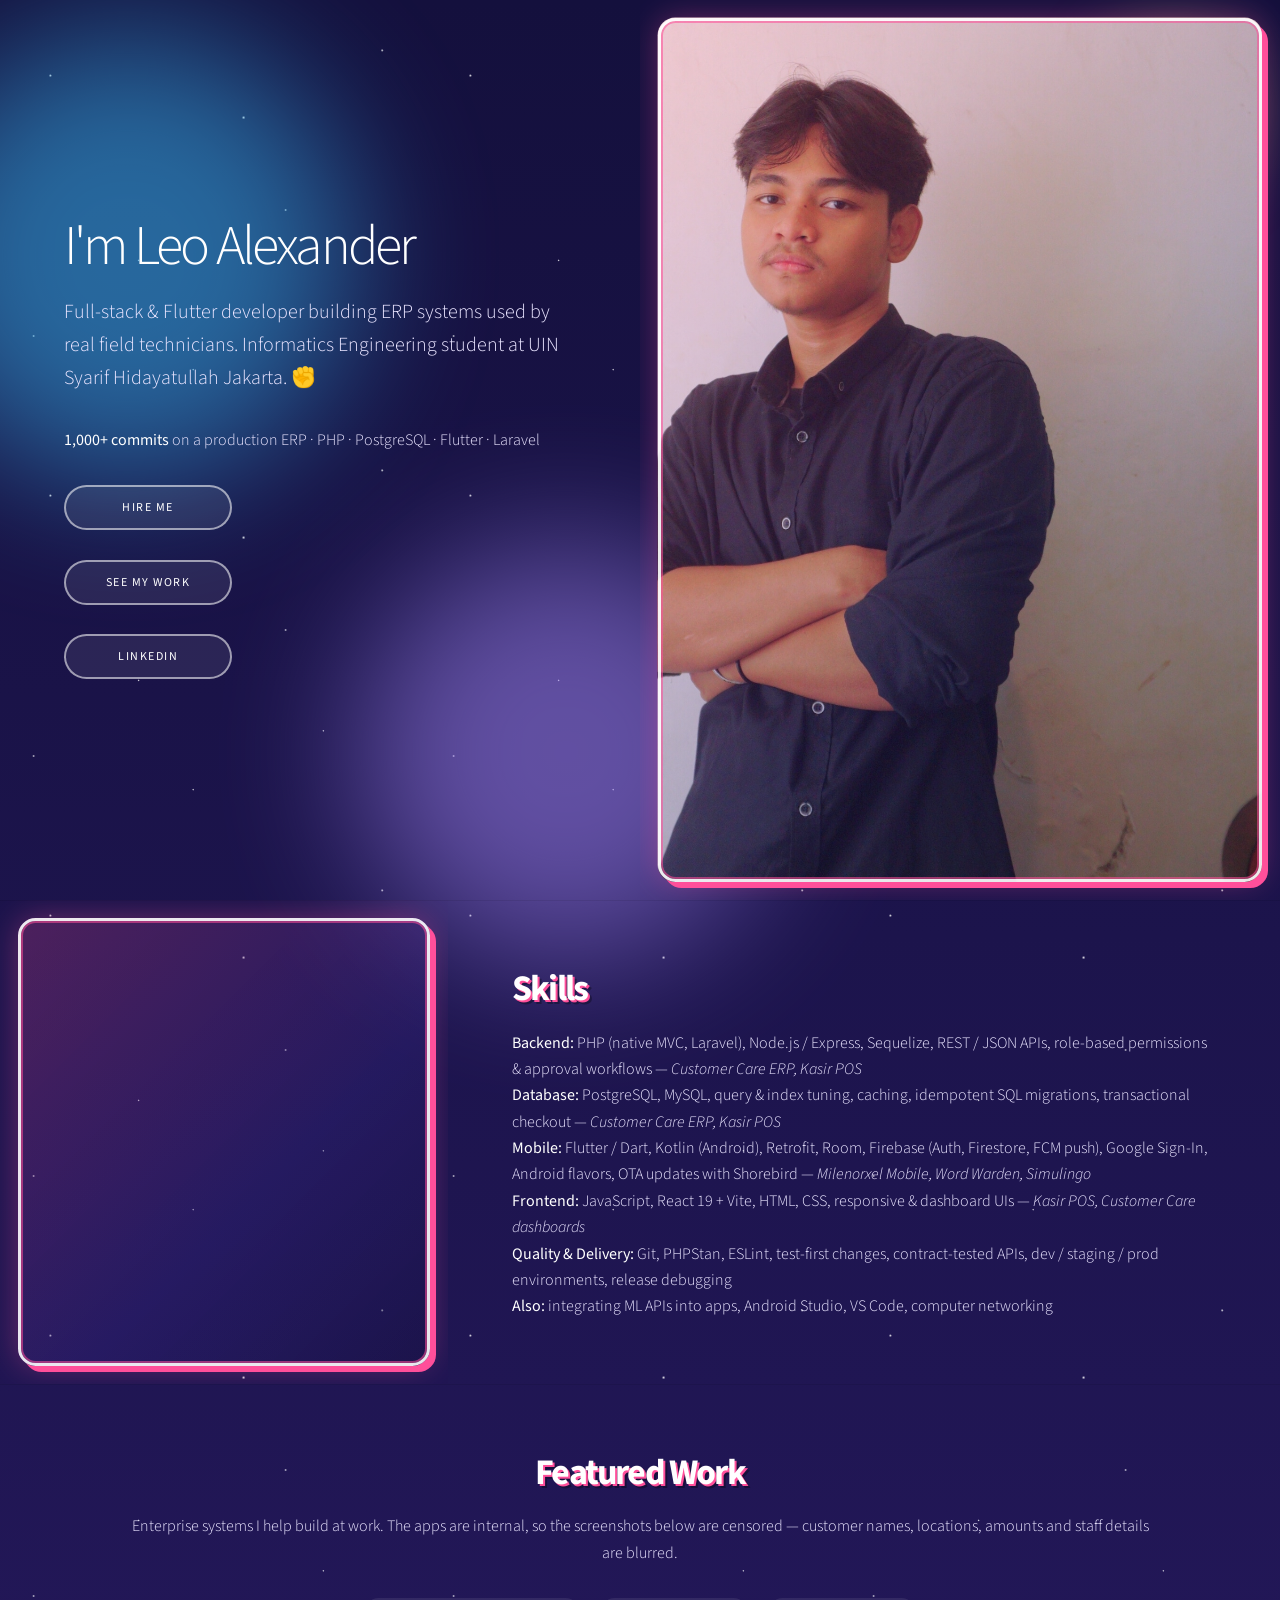
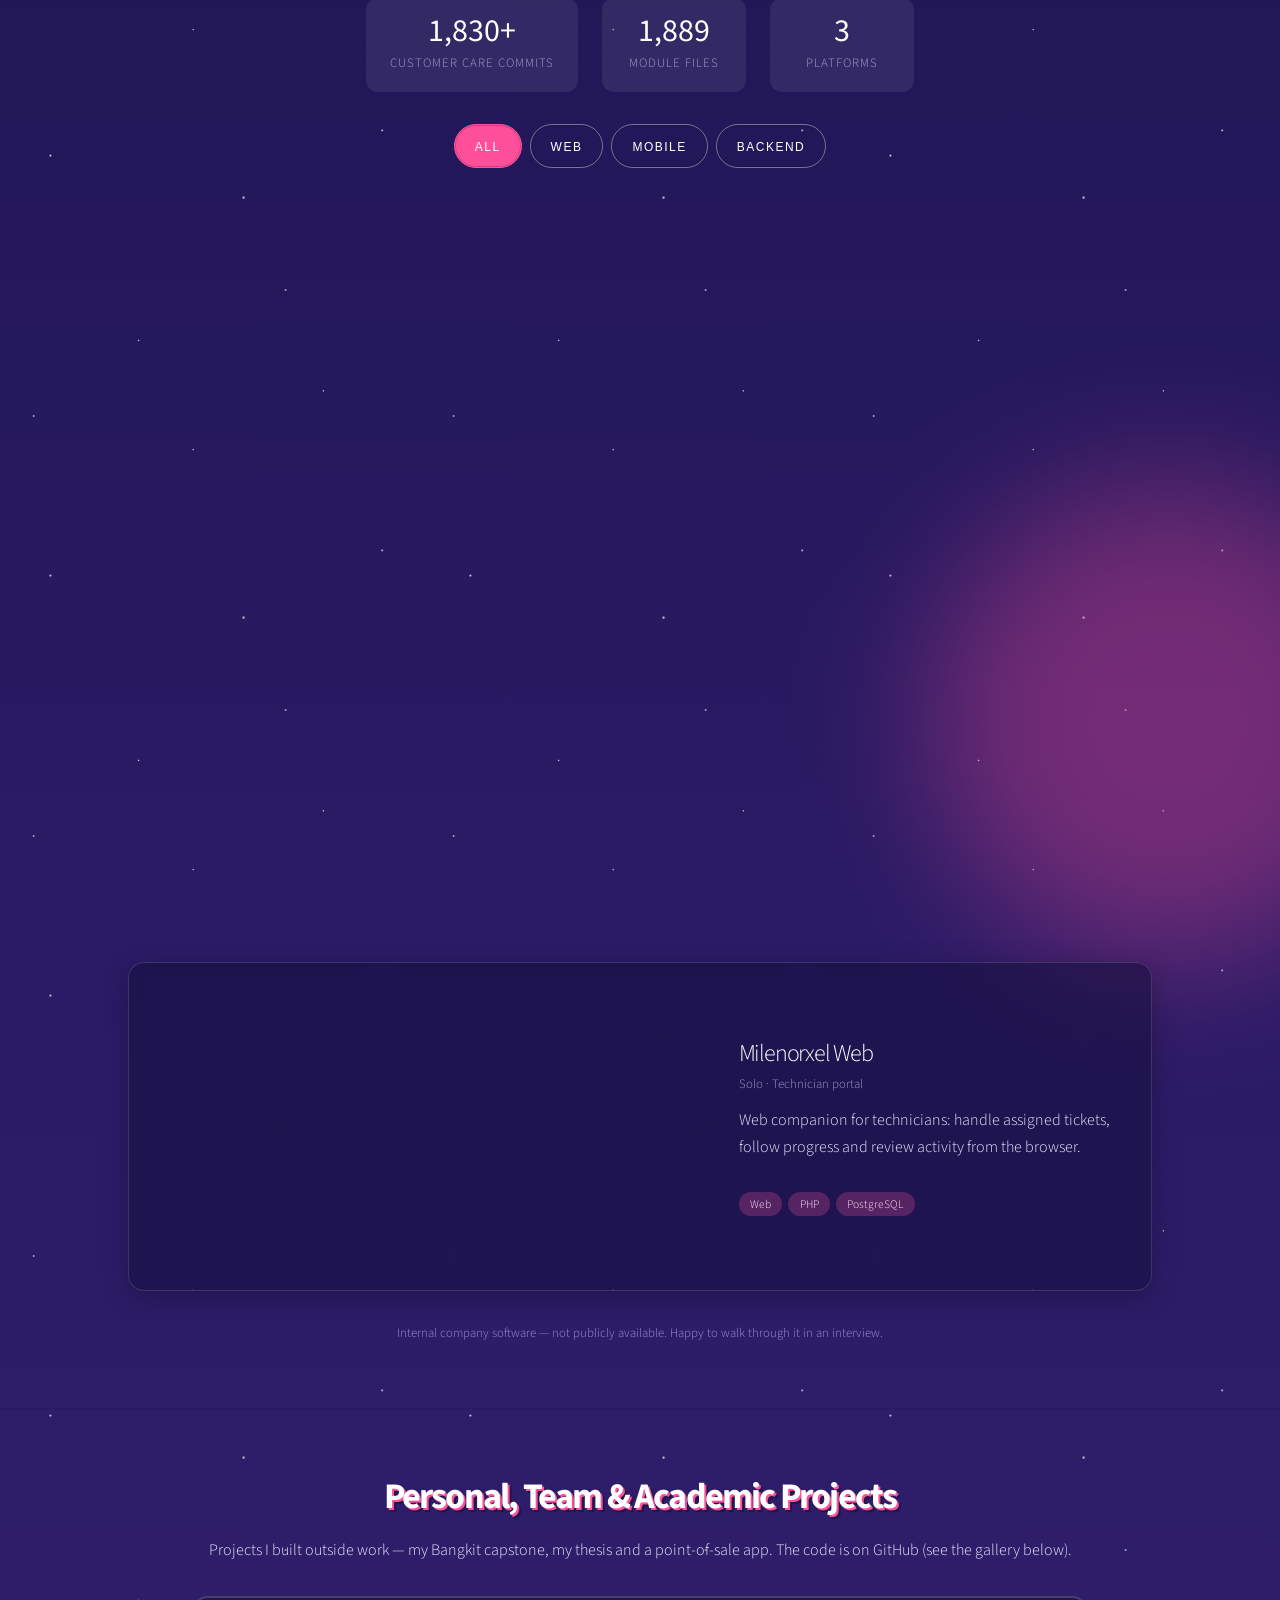
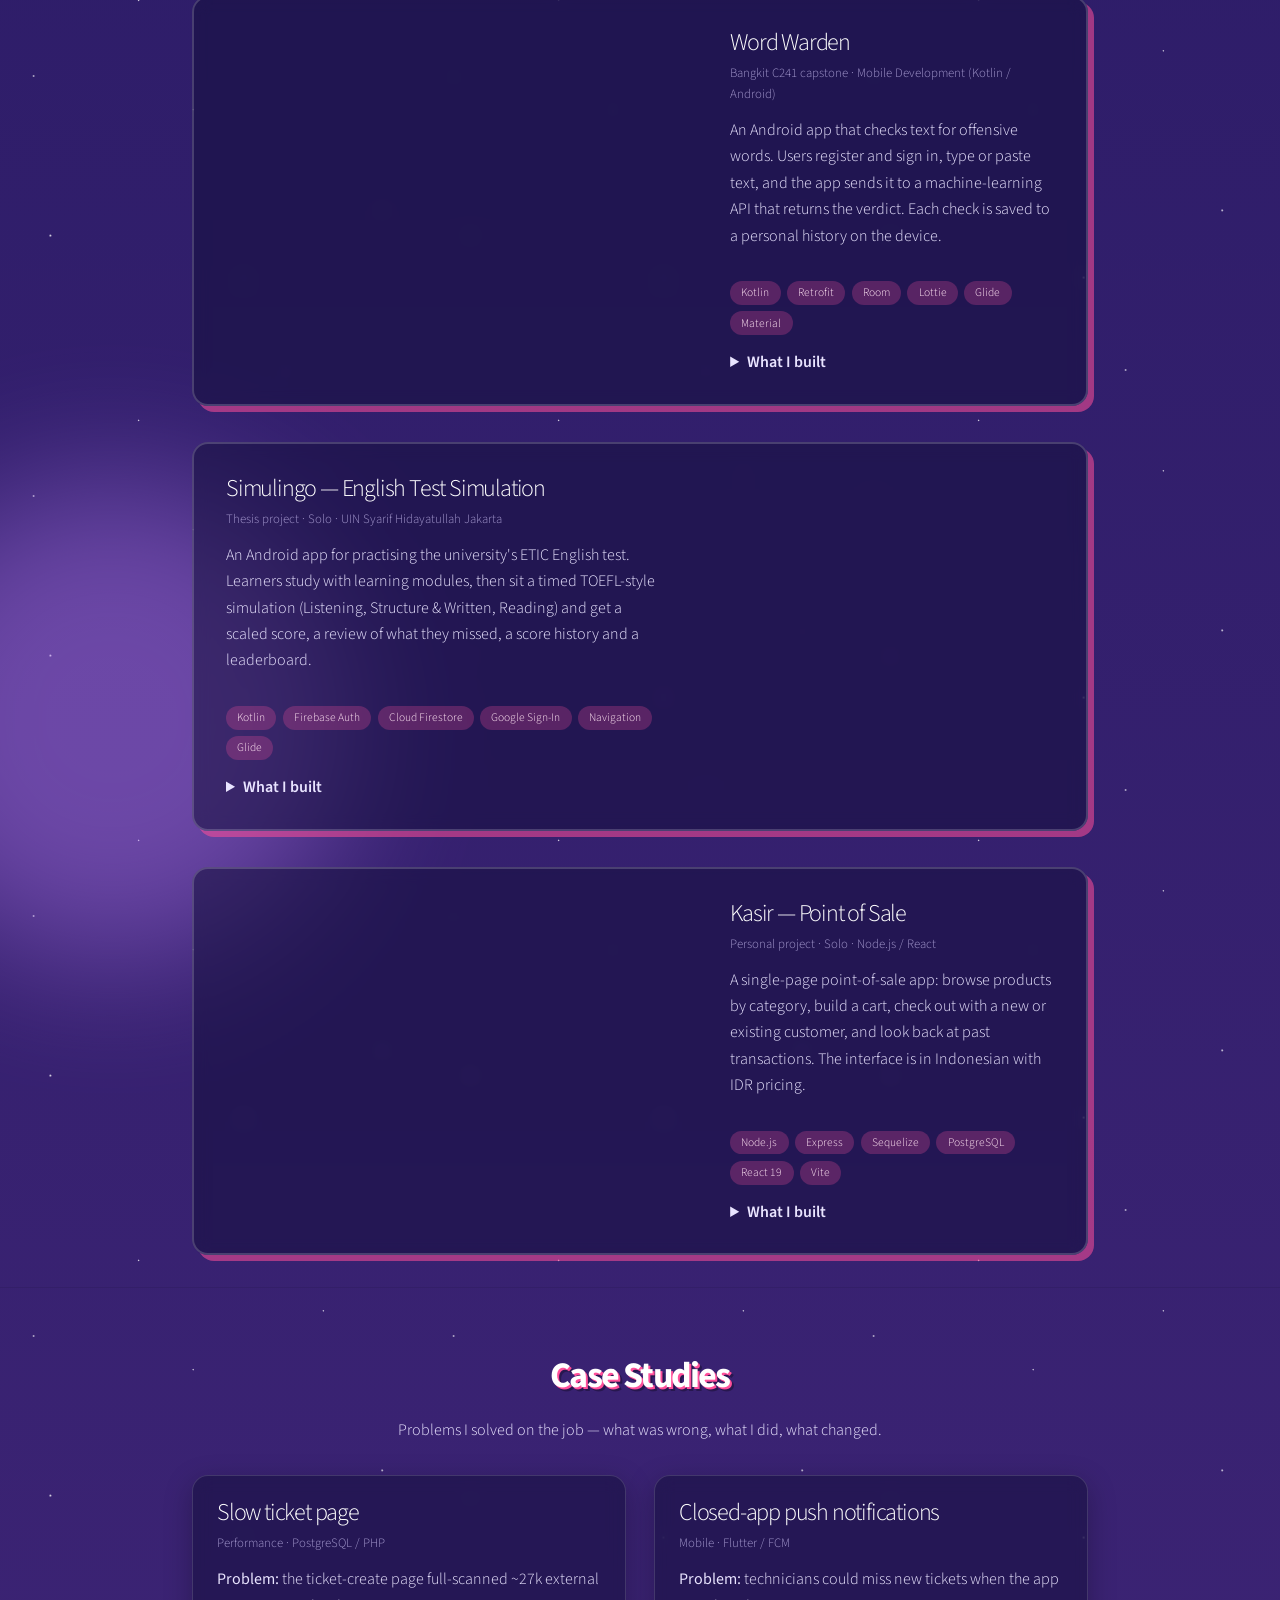
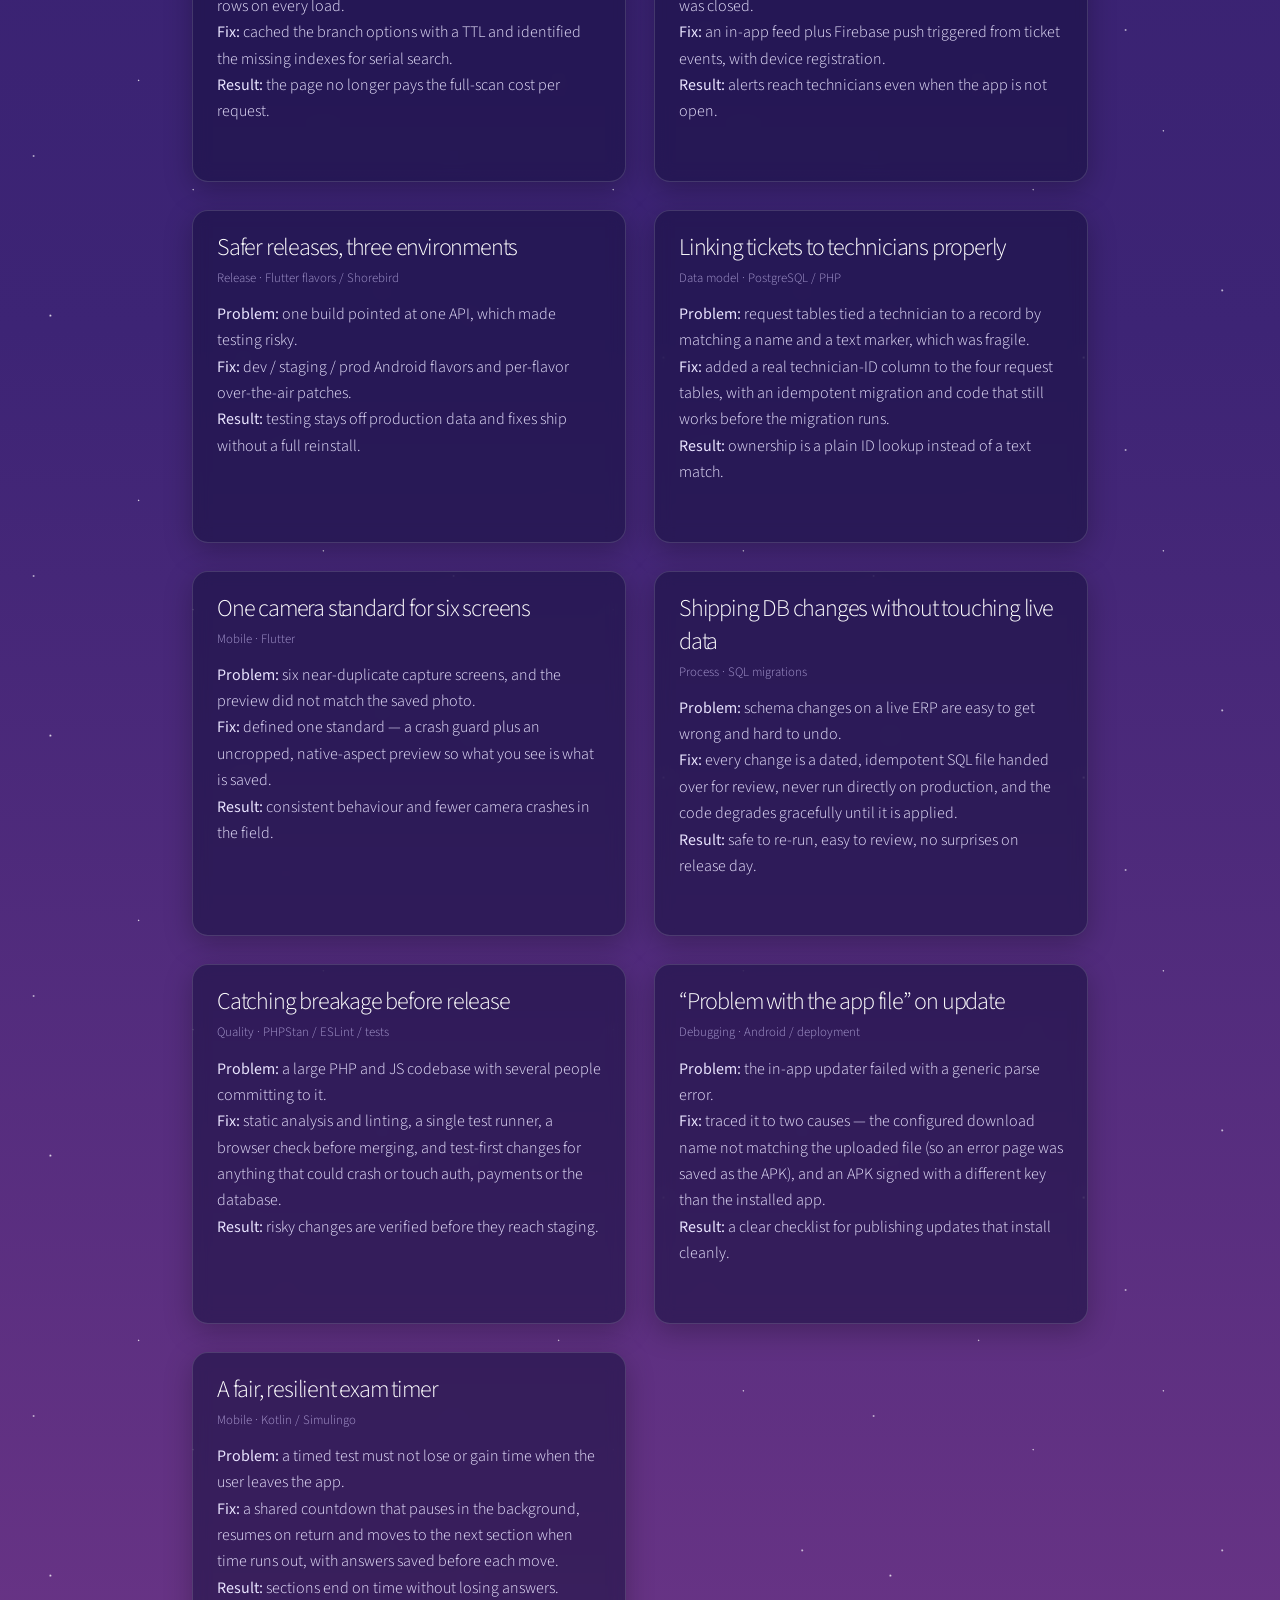
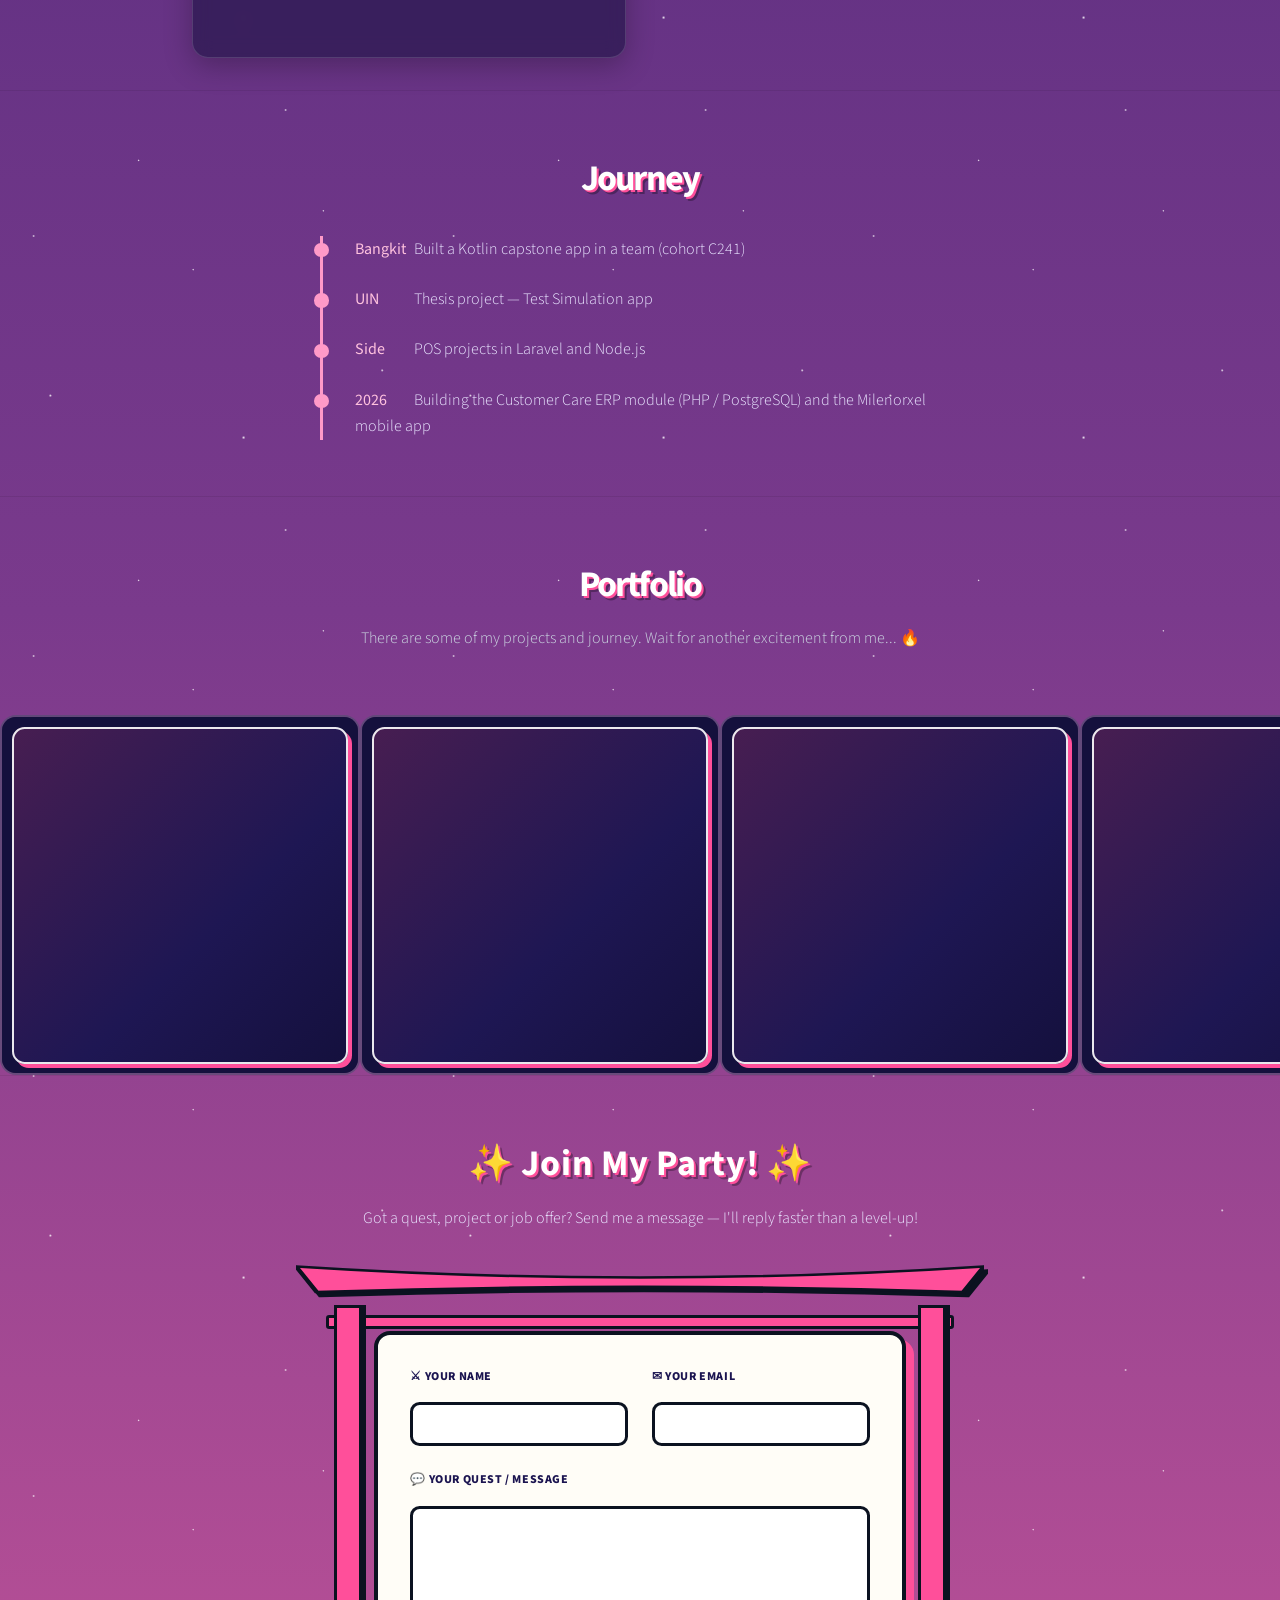
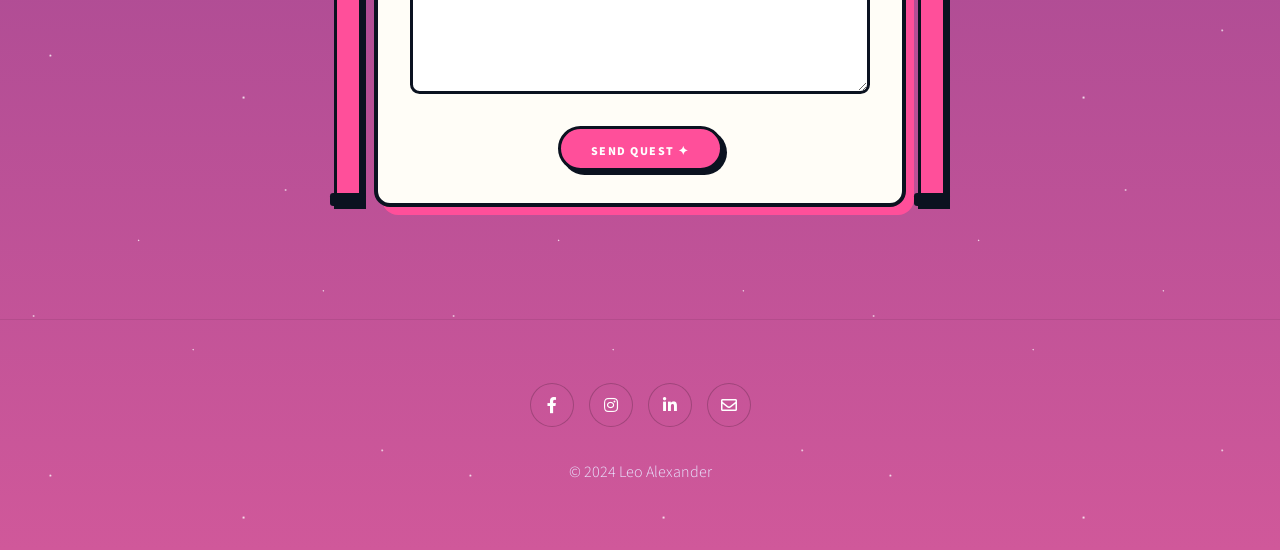
==== commit c88e7ffb: "Update portfolio-extra.css version and enhance skills section with detailed descriptions" ====
--- a/index.html
+++ b/index.html
@@ -22,7 +22,7 @@
 		<meta charset="utf-8" />
 		<meta name="viewport" content="width=device-width, initial-scale=1" />
 		<link rel="stylesheet" href="assets/css/main.css" />
-			<link rel="stylesheet" href="assets/css/portfolio-extra.css?v=20" />
+			<link rel="stylesheet" href="assets/css/portfolio-extra.css?v=21" />
 		<noscript><link rel="stylesheet" href="assets/css/noscript.css" /></noscript>
 	</head>
 	<body class="is-preload">
@@ -53,11 +53,12 @@
 					<section class="spotlight style1 orient-right content-align-left image-position-center onscroll-image-fade-in" id="first">
 						<div class="content">
 							<h2>Skills</h2>
-							<p><strong>Backend:</strong> PHP (MVC, Laravel), Node.js / Express, REST APIs &mdash; <em>Customer Care ERP</em><br>
-							<strong>Database:</strong> PostgreSQL, MySQL, query &amp; index tuning &mdash; <em>Customer Care ERP</em><br>
-							<strong>Mobile:</strong> Flutter, Kotlin, Firebase FCM &mdash; <em>Milenorxel Mobile, Bangkit capstone</em><br>
-							<strong>Frontend:</strong> HTML, CSS, JavaScript<br>
-							<strong>Tooling:</strong> Git, PHPStan, ESLint, Android Studio, VS Code, Computer Networking</p>
+							<p><strong>Backend:</strong> PHP (native MVC, Laravel), Node.js / Express, Sequelize, REST / JSON APIs, role-based permissions &amp; approval workflows &mdash; <em>Customer Care ERP, Kasir POS</em><br>
+							<strong>Database:</strong> PostgreSQL, MySQL, query &amp; index tuning, caching, idempotent SQL migrations, transactional checkout &mdash; <em>Customer Care ERP, Kasir POS</em><br>
+							<strong>Mobile:</strong> Flutter / Dart, Kotlin (Android), Retrofit, Room, Firebase (Auth, Firestore, FCM push), Google Sign-In, Android flavors, OTA updates with Shorebird &mdash; <em>Milenorxel Mobile, Word Warden, Simulingo</em><br>
+							<strong>Frontend:</strong> JavaScript, React 19 + Vite, HTML, CSS, responsive &amp; dashboard UIs &mdash; <em>Kasir POS, Customer Care dashboards</em><br>
+							<strong>Quality &amp; Delivery:</strong> Git, PHPStan, ESLint, test-first changes, contract-tested APIs, dev / staging / prod environments, release debugging<br>
+							<strong>Also:</strong> integrating ML APIs into apps, Android Studio, VS Code, computer networking</p>
 						</div>
 						<div class="image">
 							<img src="images/myphoto1.png" alt="" loading="lazy" decoding="async" />
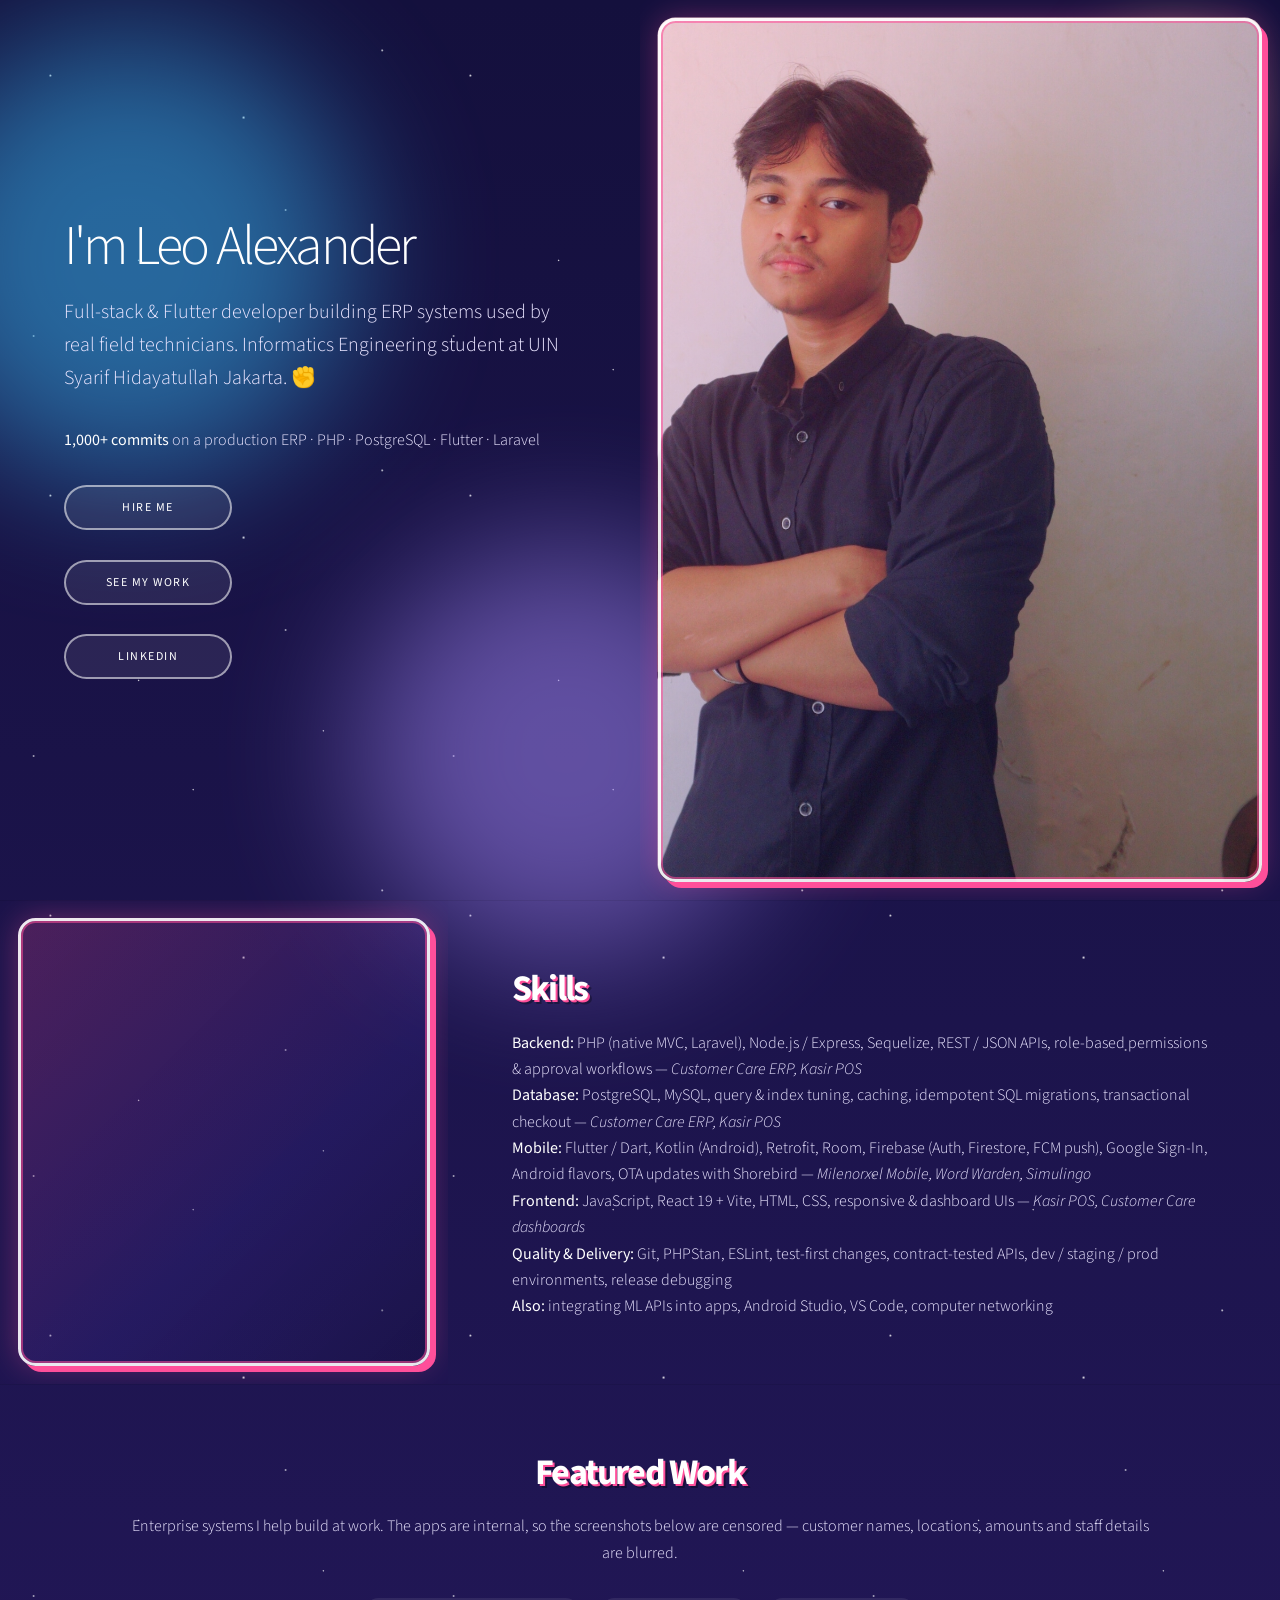
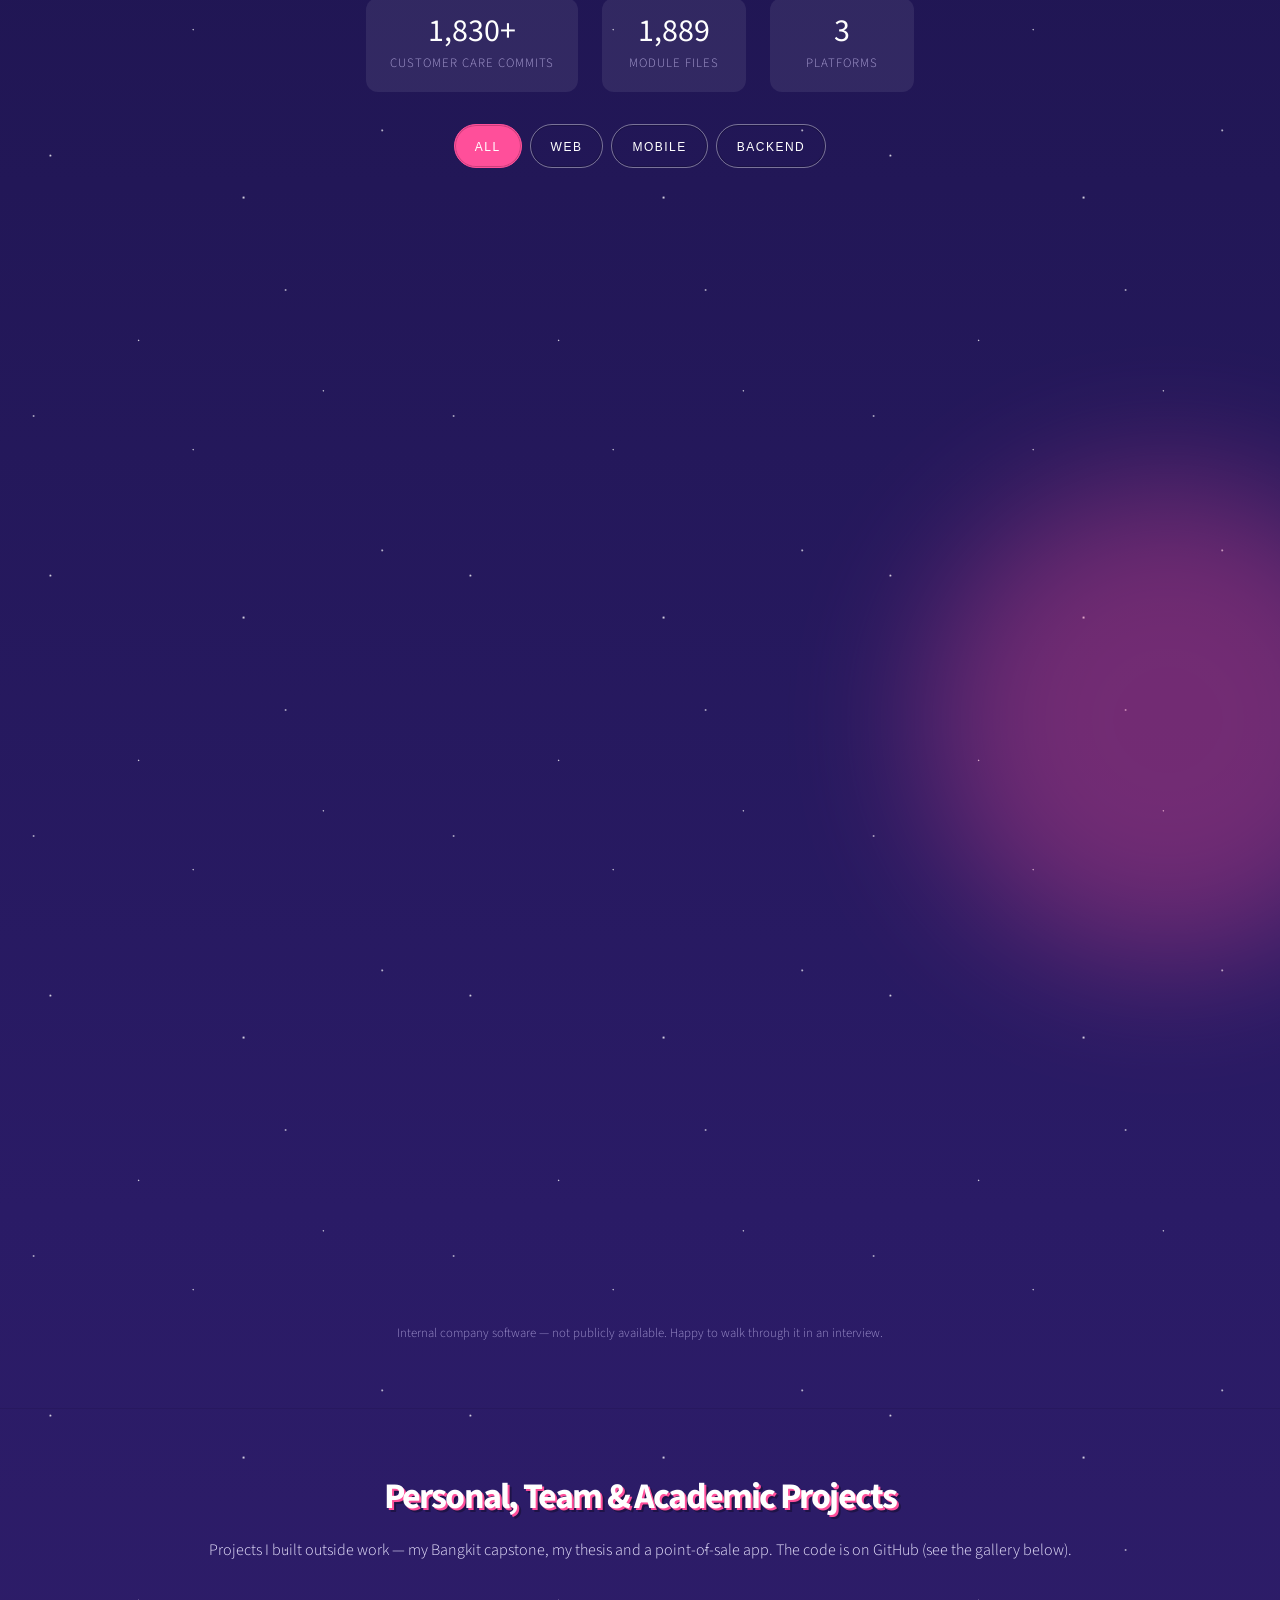
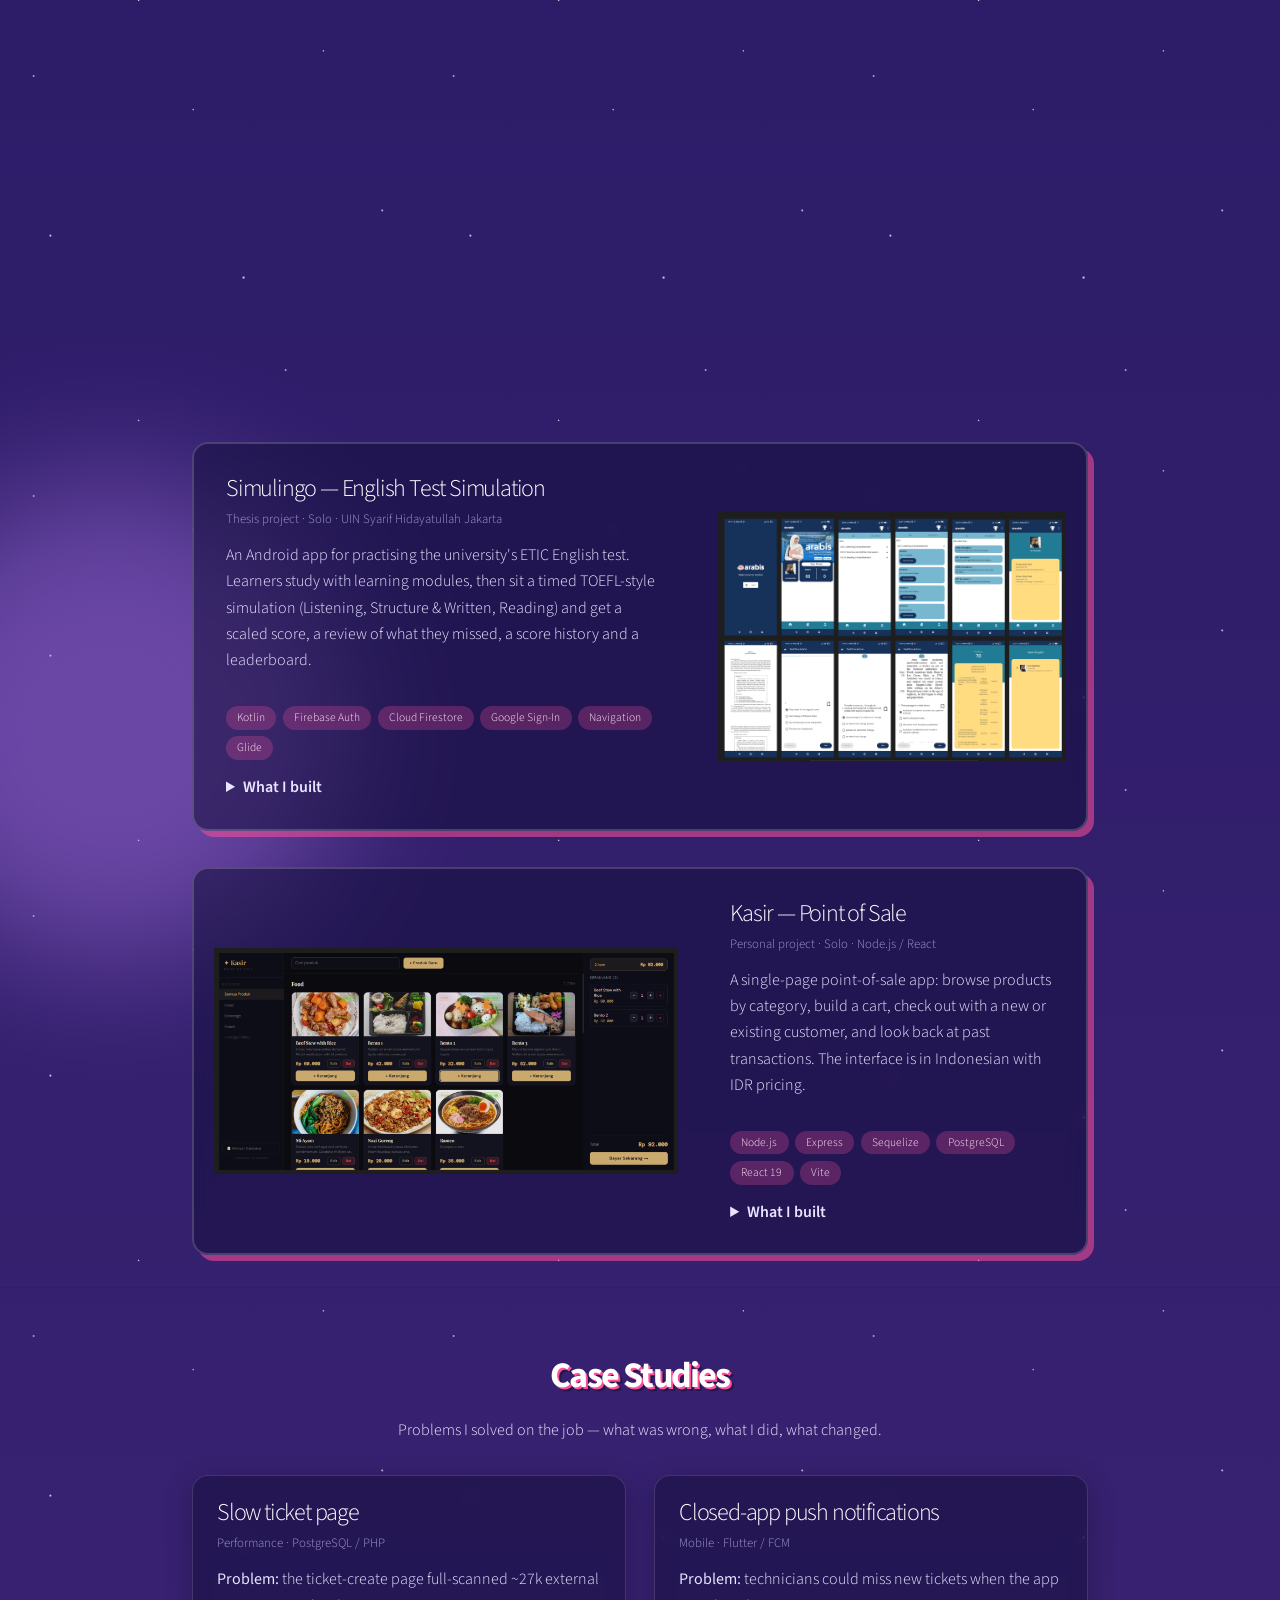
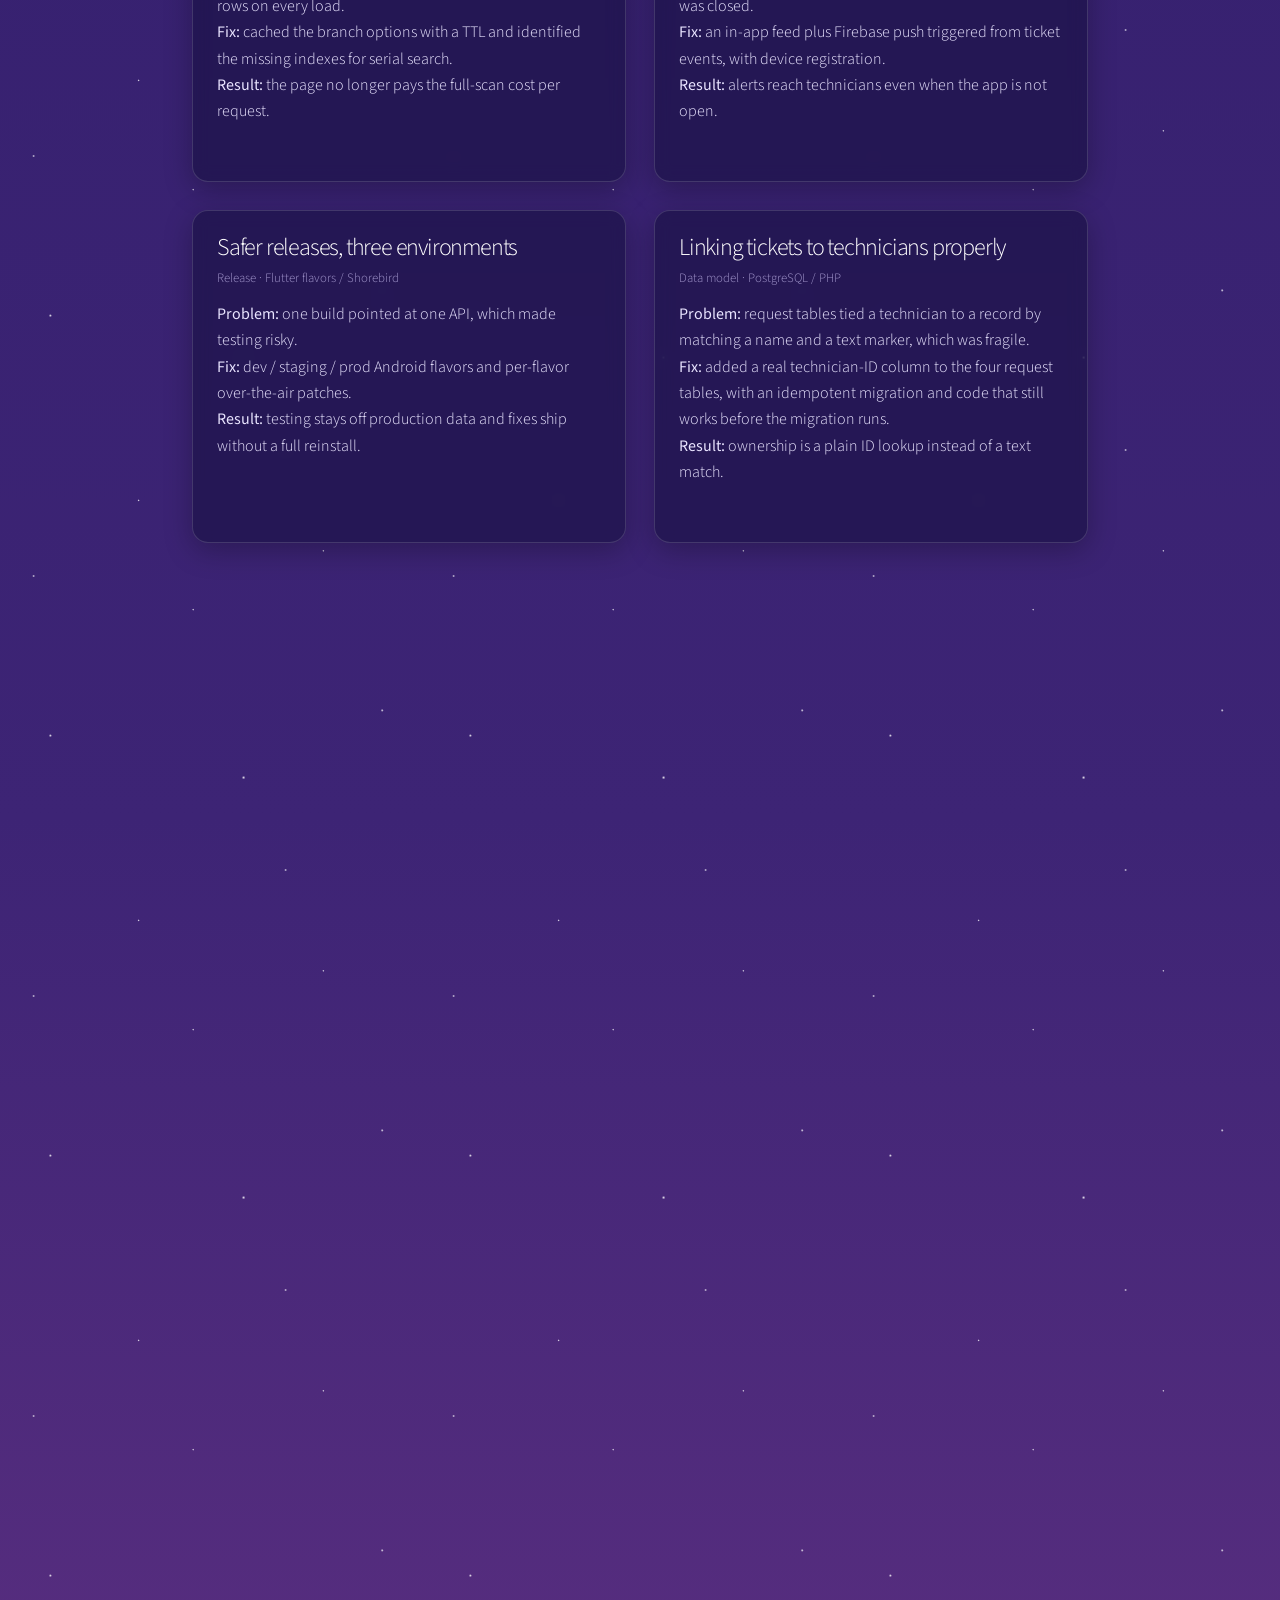
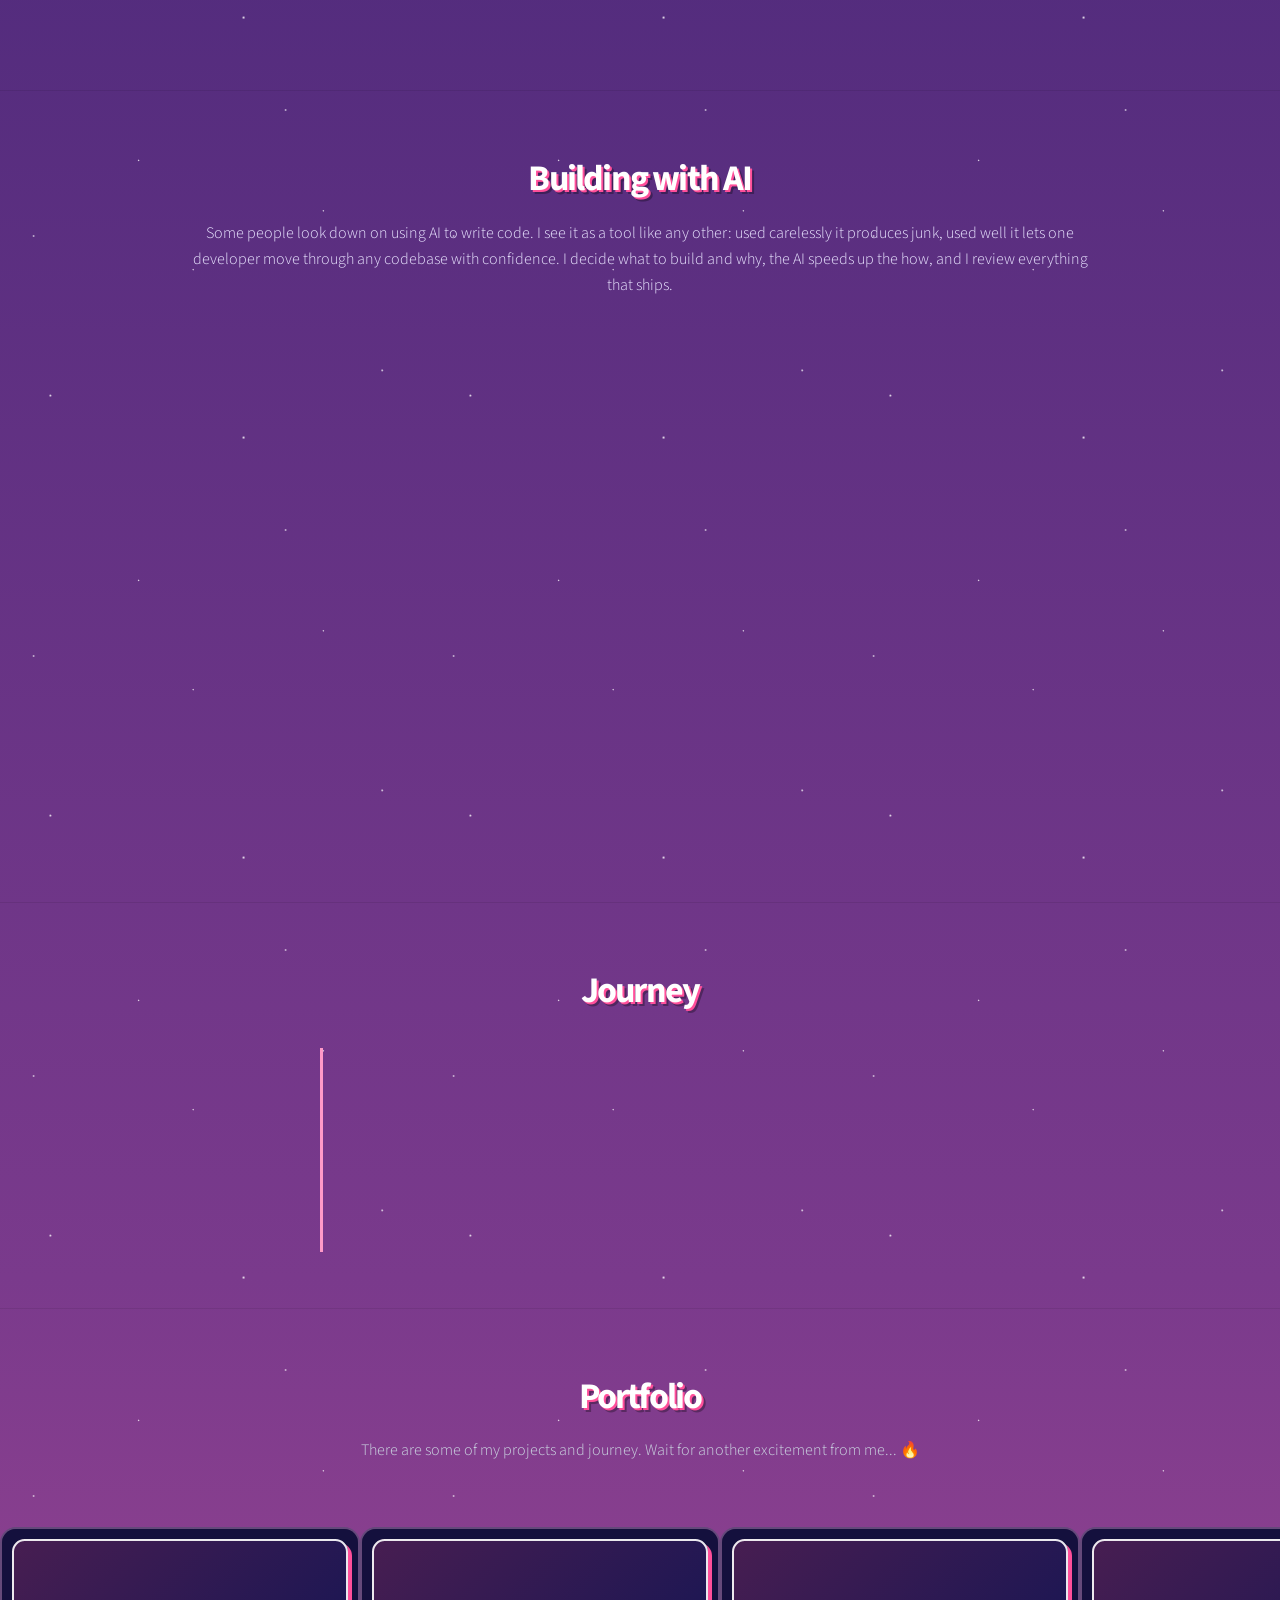
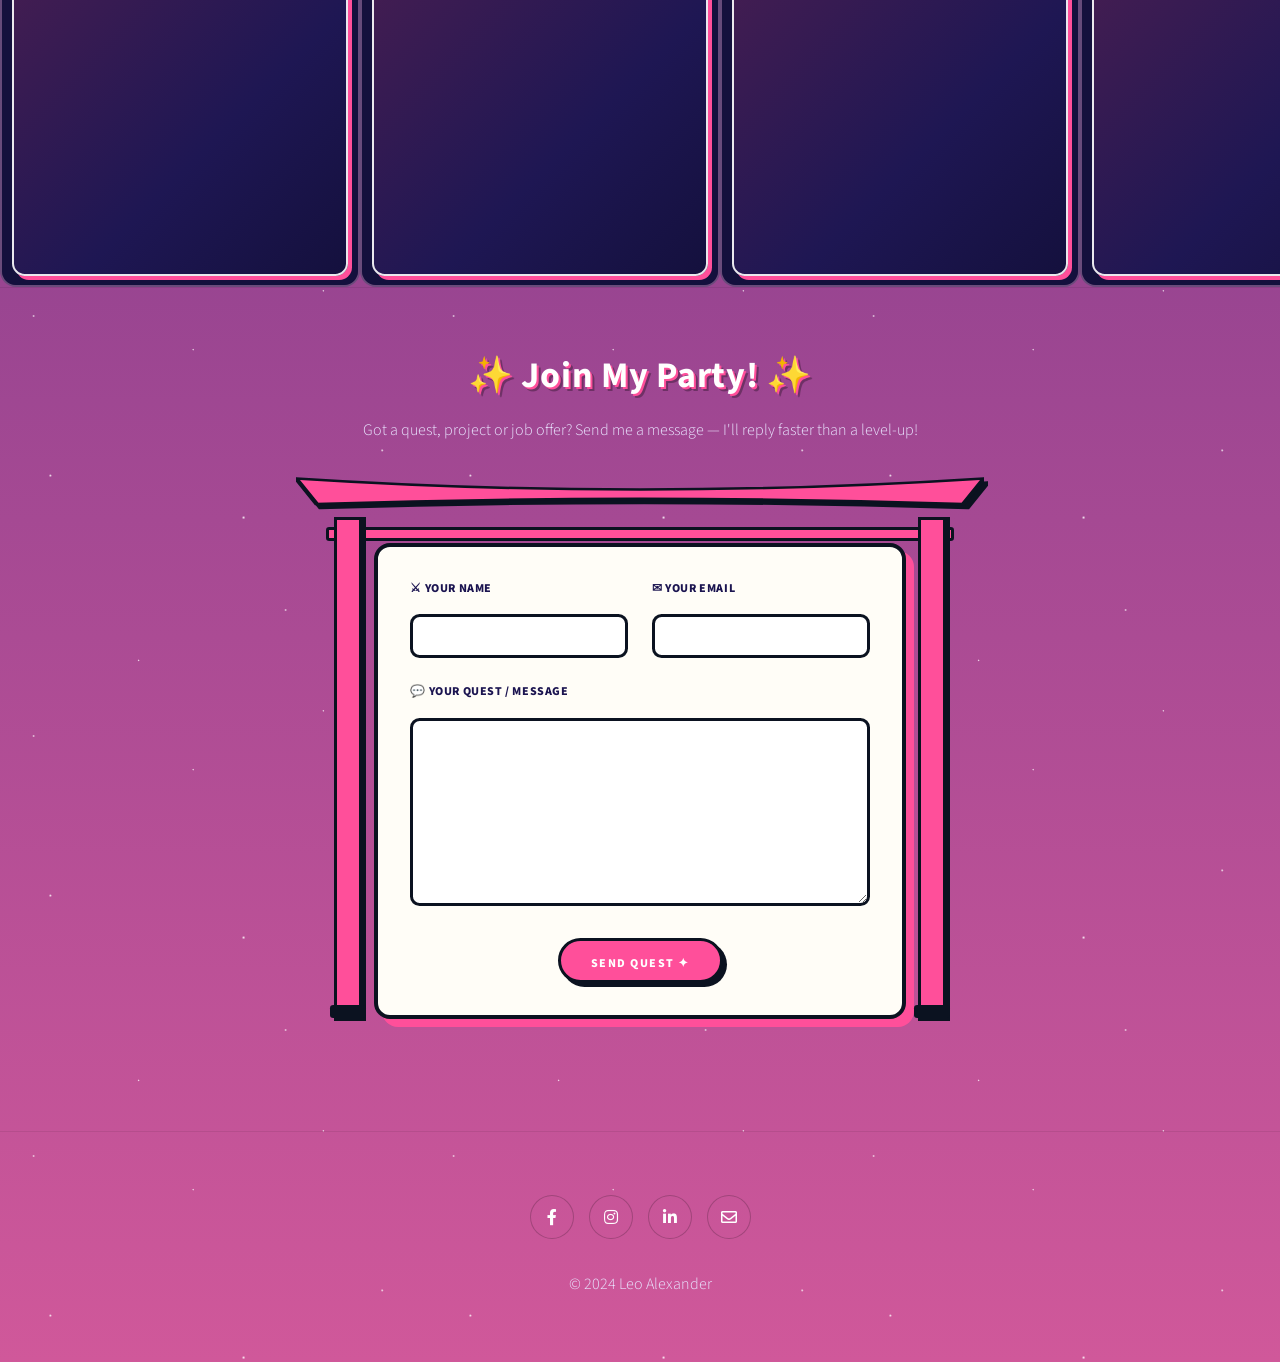
==== commit fc1f965e: "Add AI section with insights on using AI in development" ====
--- a/index.html
+++ b/index.html
@@ -167,6 +167,24 @@
 										<p><strong>Problem:</strong> the in-app updater failed with a generic parse error.<br><strong>Fix:</strong> traced it to two causes &mdash; the configured download name not matching the uploaded file (so an error page was saved as the APK), and an APK signed with a different key than the installed app.<br><strong>Result:</strong> a clear checklist for publishing updates that install cleanly.</p></div></article>
 									<article class="card reveal"><div class="body"><h3>A fair, resilient exam timer</h3><span class="role">Mobile &middot; Kotlin / Simulingo</span>
 										<p><strong>Problem:</strong> a timed test must not lose or gain time when the user leaves the app.<br><strong>Fix:</strong> a shared countdown that pauses in the background, resumes on return and moves to the next section when time runs out, with answers saved before each move.<br><strong>Result:</strong> sections end on time without losing answers.</p></div></article>
+								</div>
+							</div>
+						</section>
+
+					<!-- AI -->
+						<section class="wrapper style1 align-center" id="ai">
+							<div class="inner">
+								<h2>Building with AI</h2>
+								<p>Some people look down on using AI to write code. I see it as a tool like any other: used carelessly it produces junk, used well it lets one developer move through any codebase with confidence. I decide what to build and why, the AI speeds up the how, and I review everything that ships.</p>
+								<div class="cards">
+									<article class="card reveal"><div class="body"><h3>Directing, not copy-pasting</h3><span class="role">Prompting &middot; Context</span>
+										<p>I give the assistant clear goals, the right context and constraints (stack, conventions, what must not change), so the output fits the codebase instead of fighting it.</p></div></article>
+									<article class="card reveal"><div class="body"><h3>Verifying every change</h3><span class="role">Quality &middot; Review</span>
+										<p>AI-written code goes through the same gates as mine: static analysis, linting, tests, and a manual read-through before it is committed &mdash; especially anything touching auth, payments or the database.</p></div></article>
+									<article class="card reveal"><div class="body"><h3>Comfortable in any codebase</h3><span class="role">Productivity &middot; Delivery</span>
+										<p>Large PHP monolith, Flutter app or a fresh Node project &mdash; with AI for debugging, refactors, tests and reading unfamiliar code, I get productive quickly. It doesn't replace understanding; it speeds up how fast I build it.</p></div></article>
+									<article class="card reveal"><div class="body"><h3>Always learning the tools</h3><span class="role">Growth &middot; Adaptability</span>
+										<p>I keep up with new AI tools and workflows, test what actually helps, and drop what doesn't &mdash; so I can onboard fast and work effectively in modern, AI-assisted teams.</p></div></article>
 								</div>
 							</div>
 						</section>
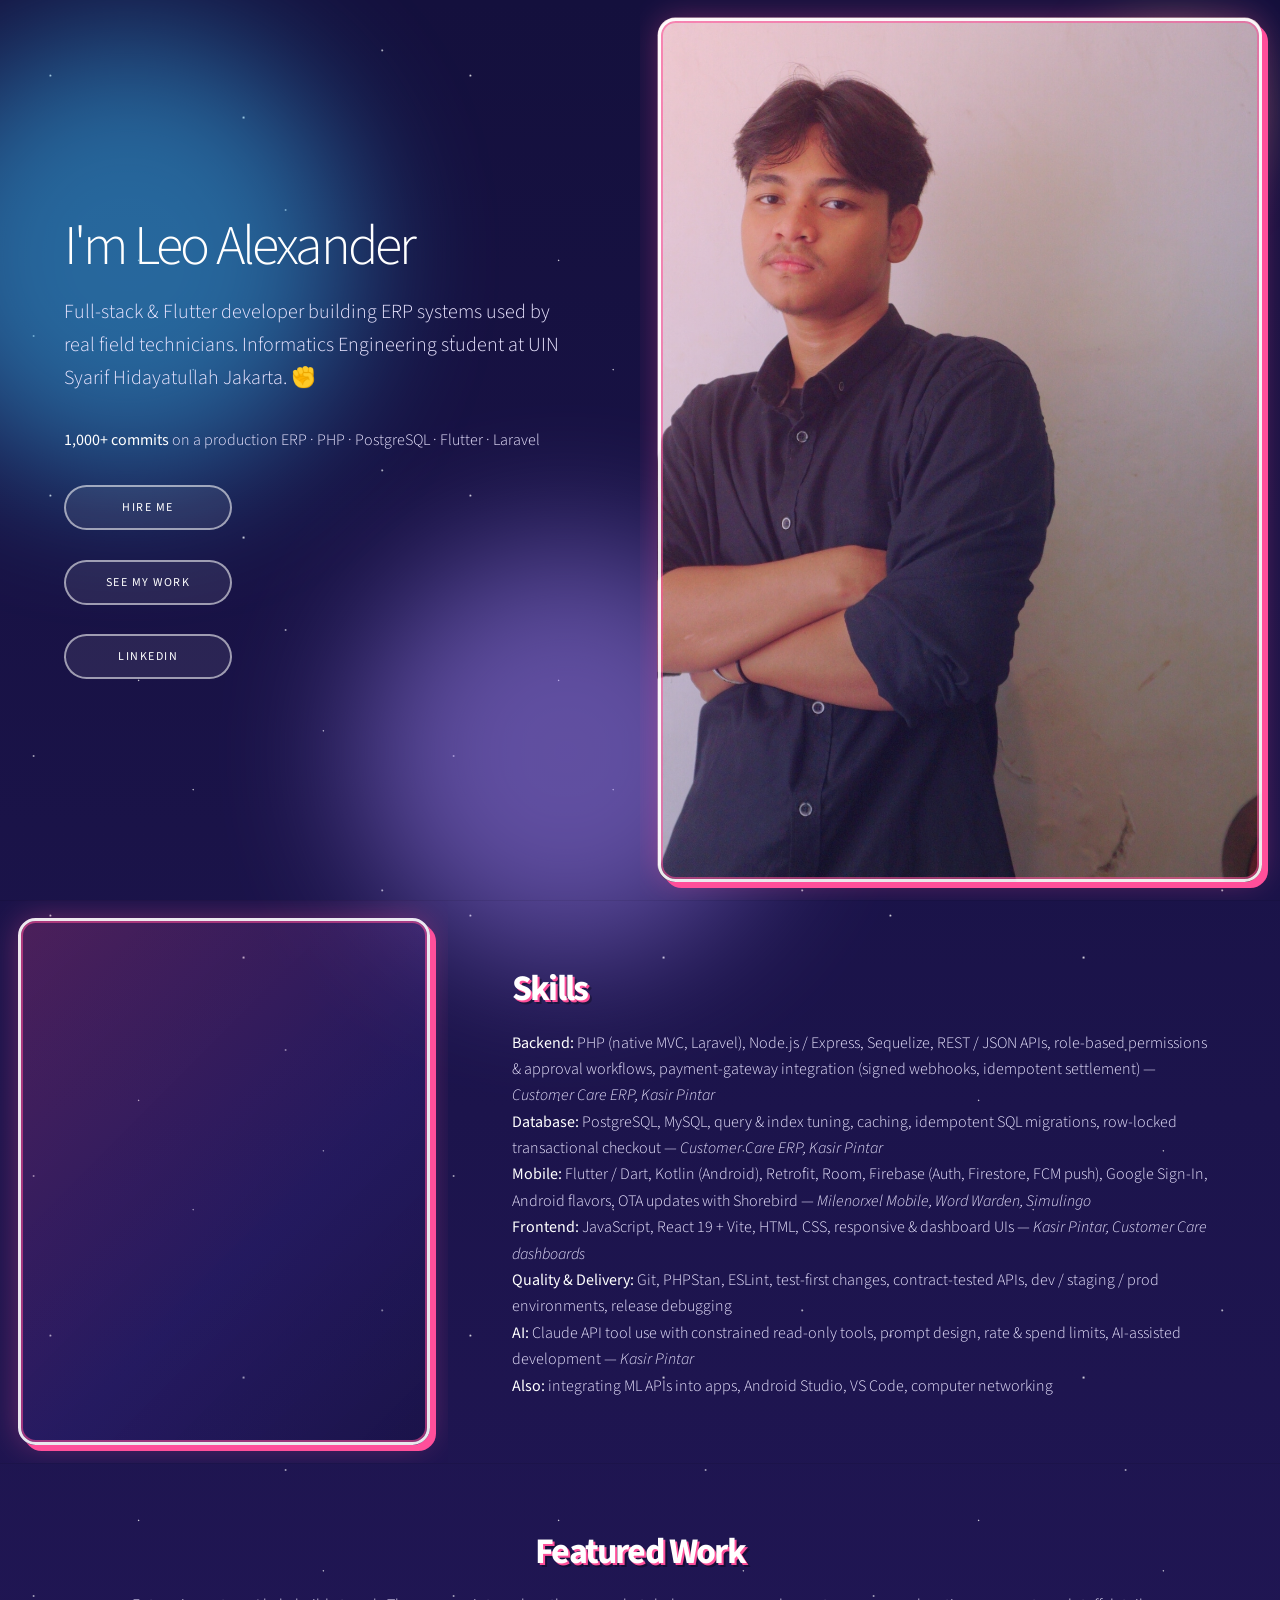
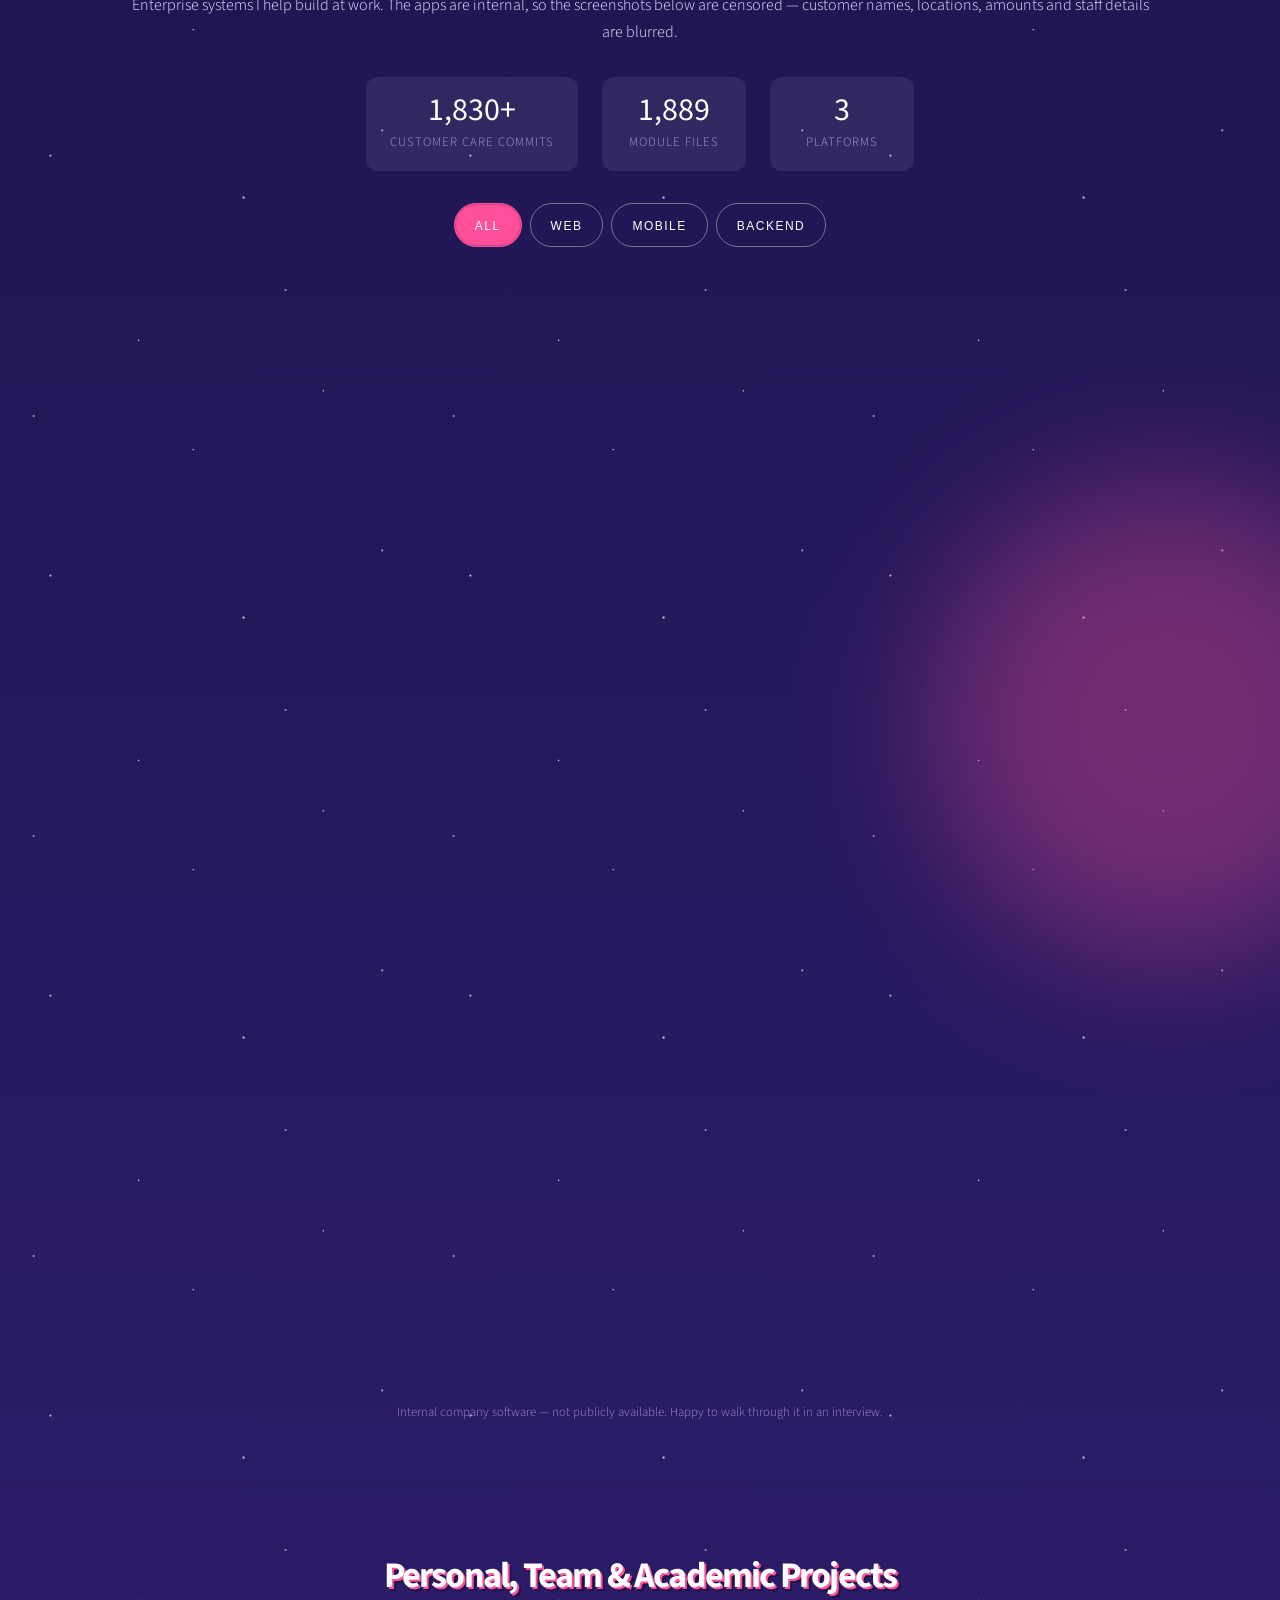
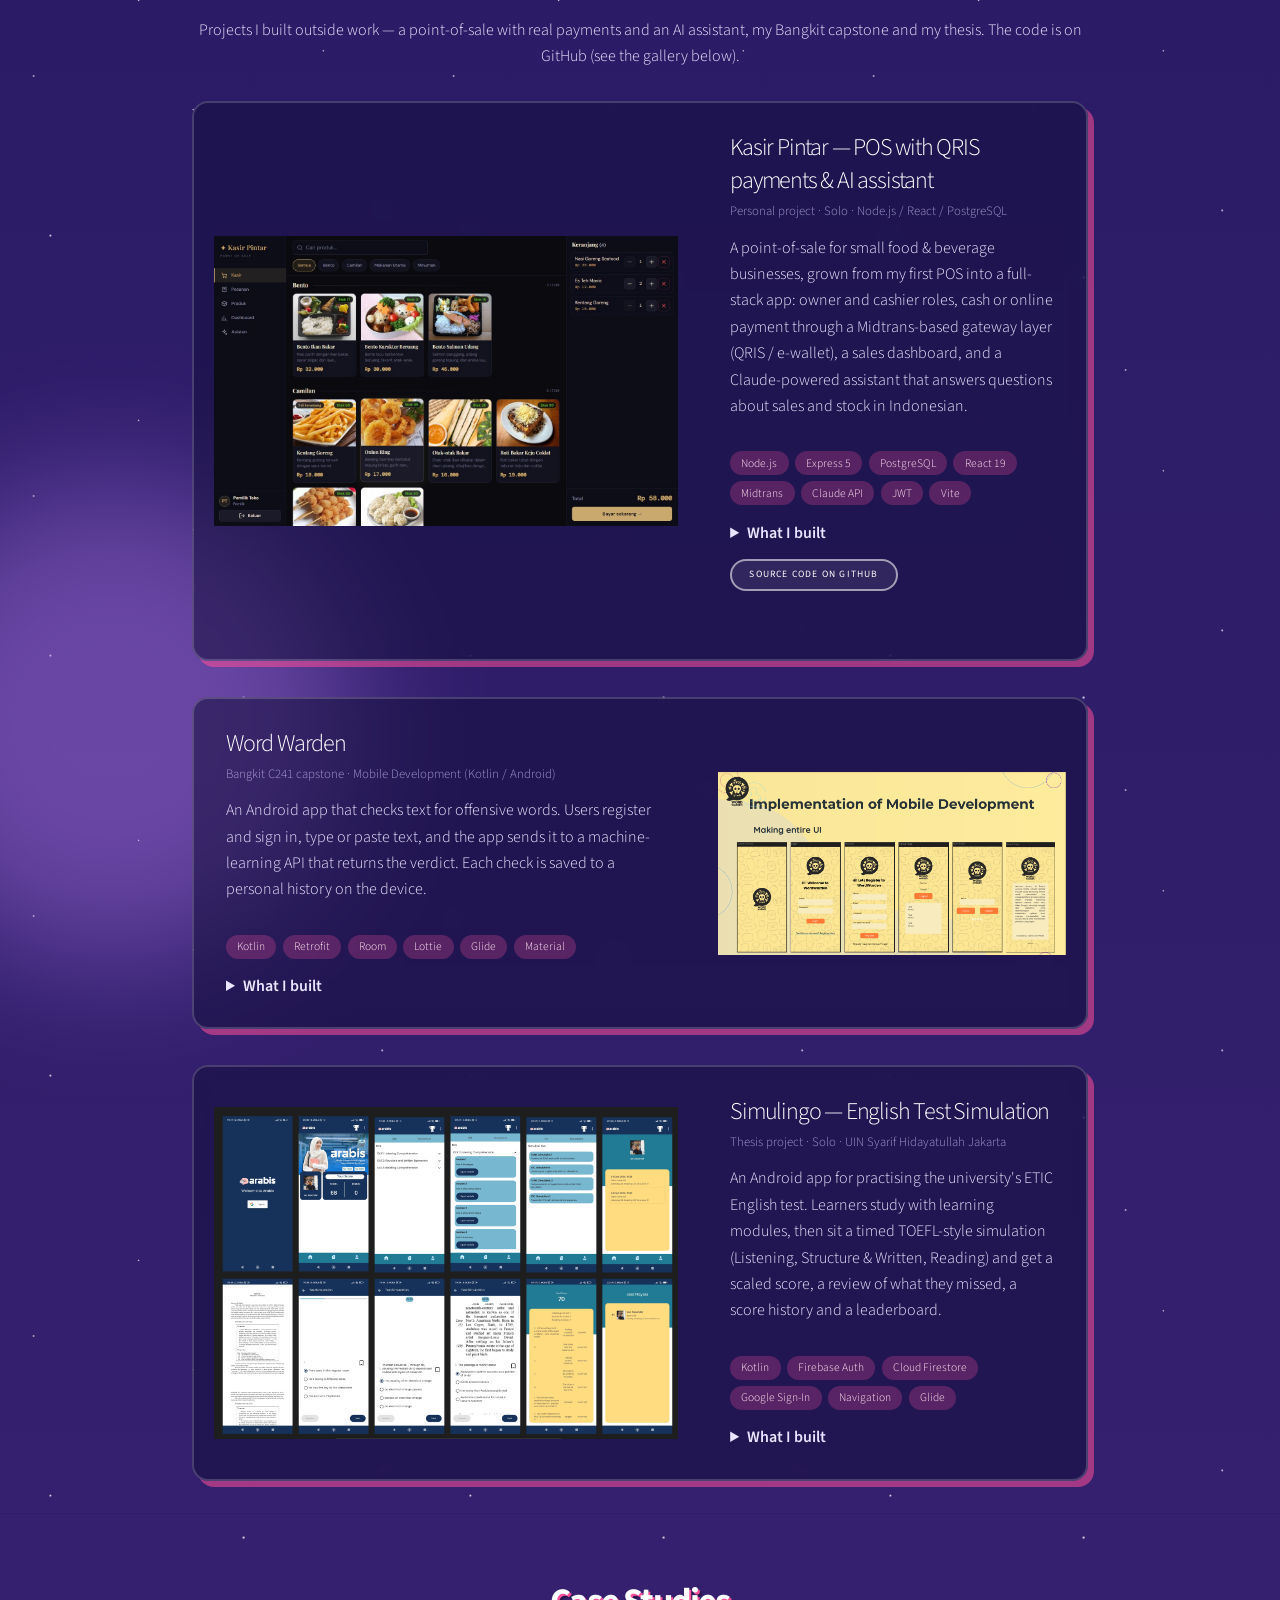
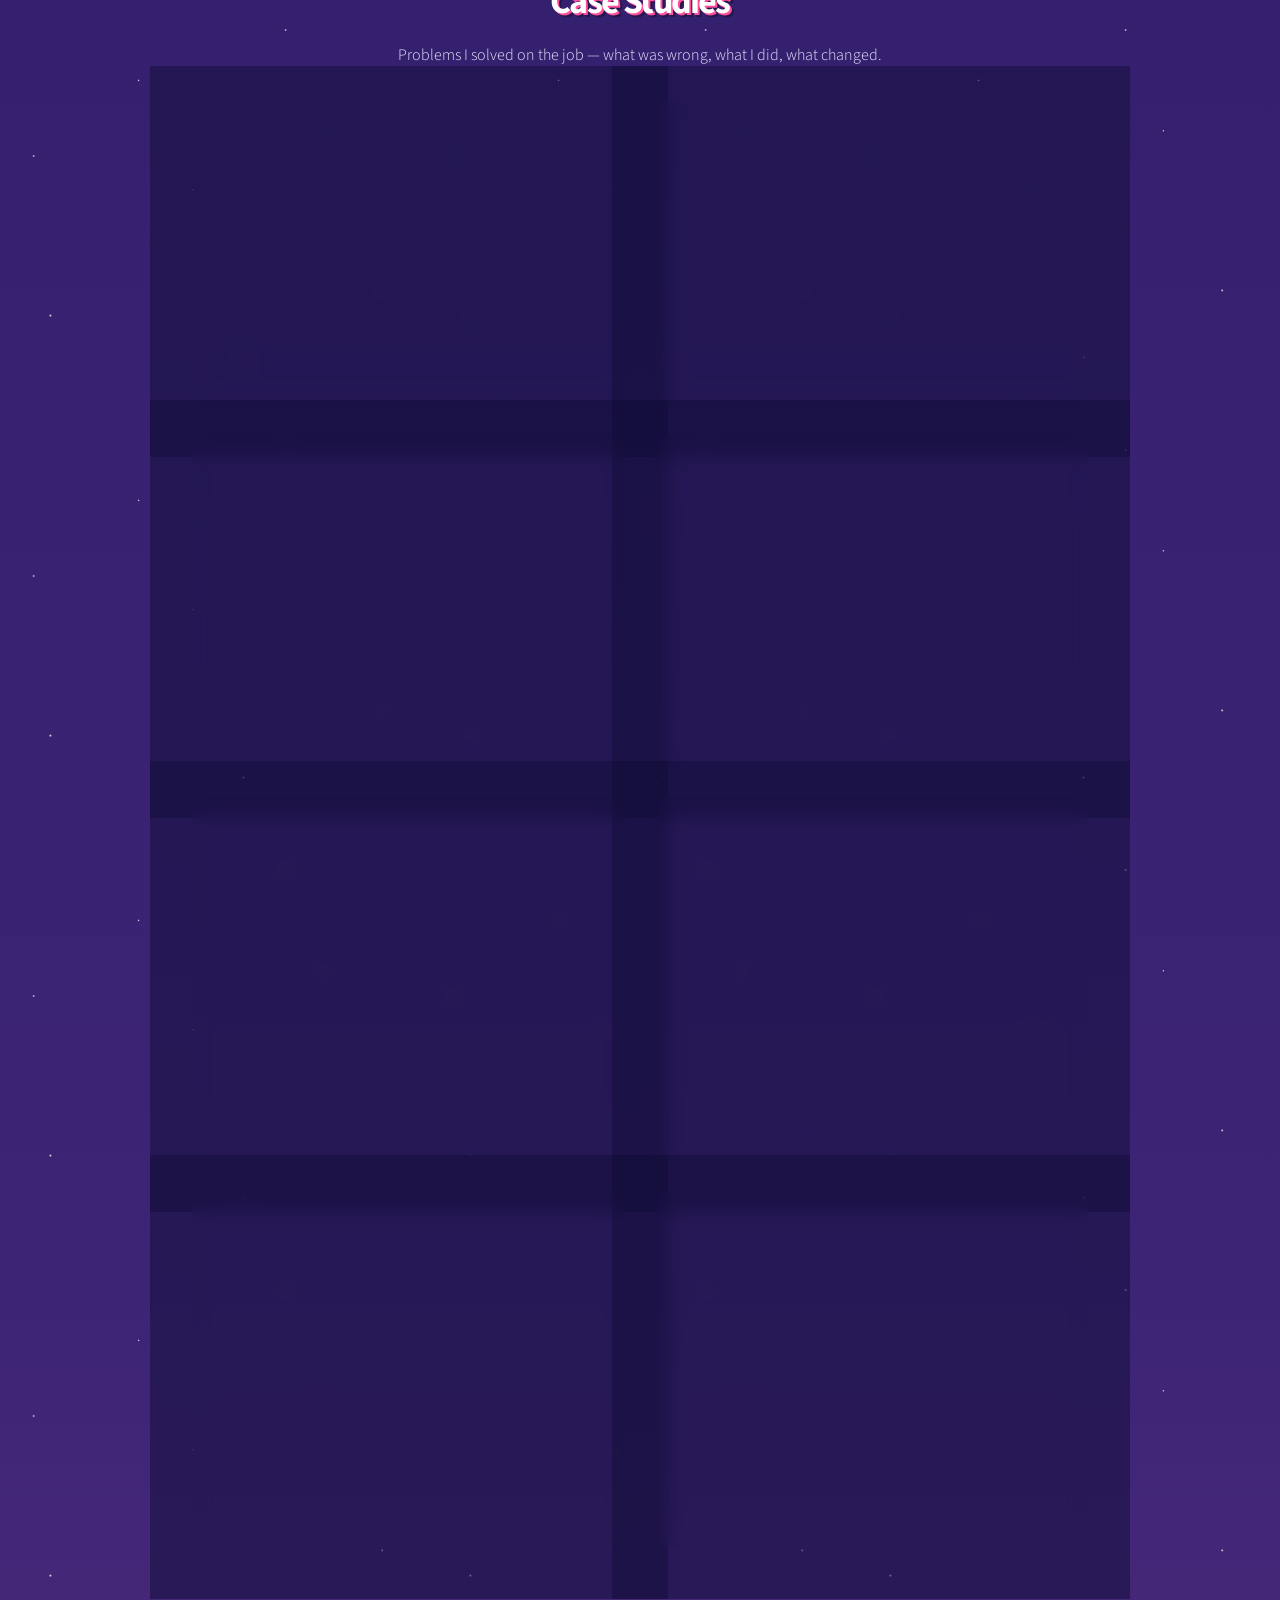
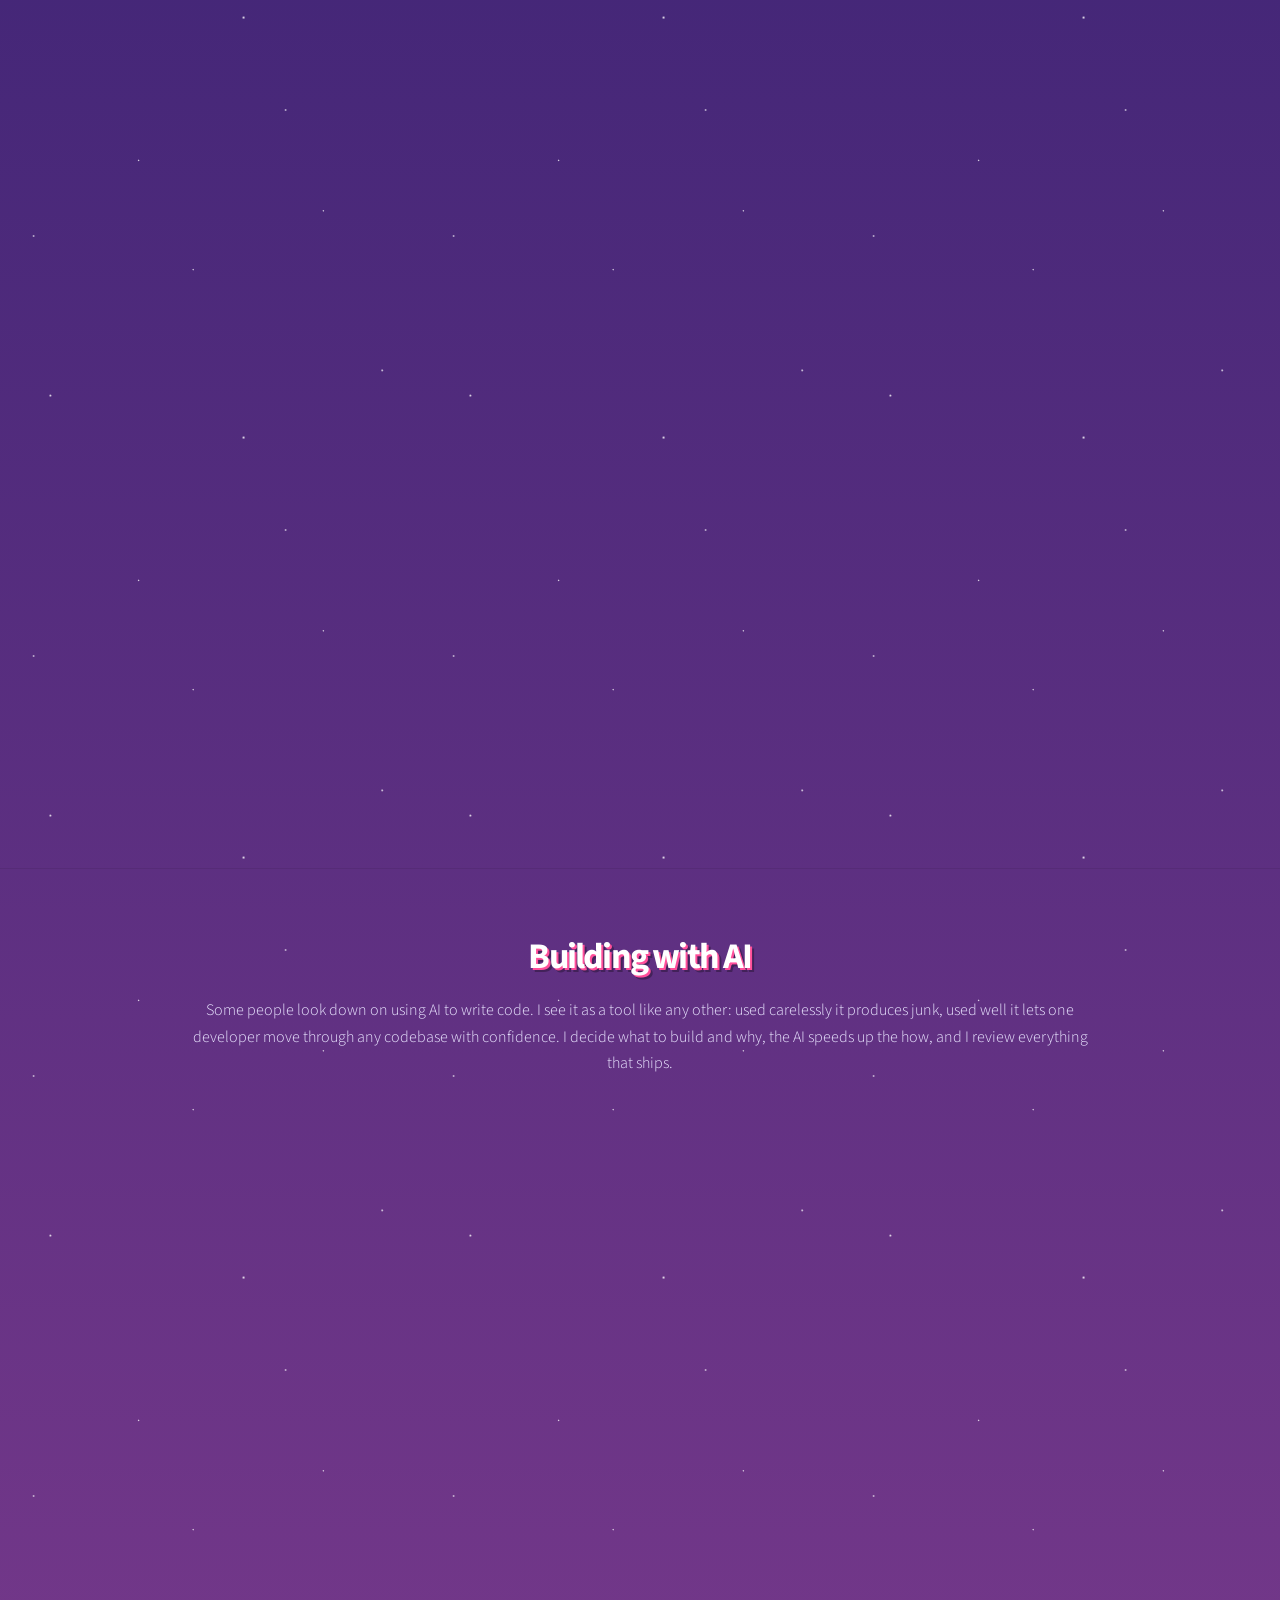
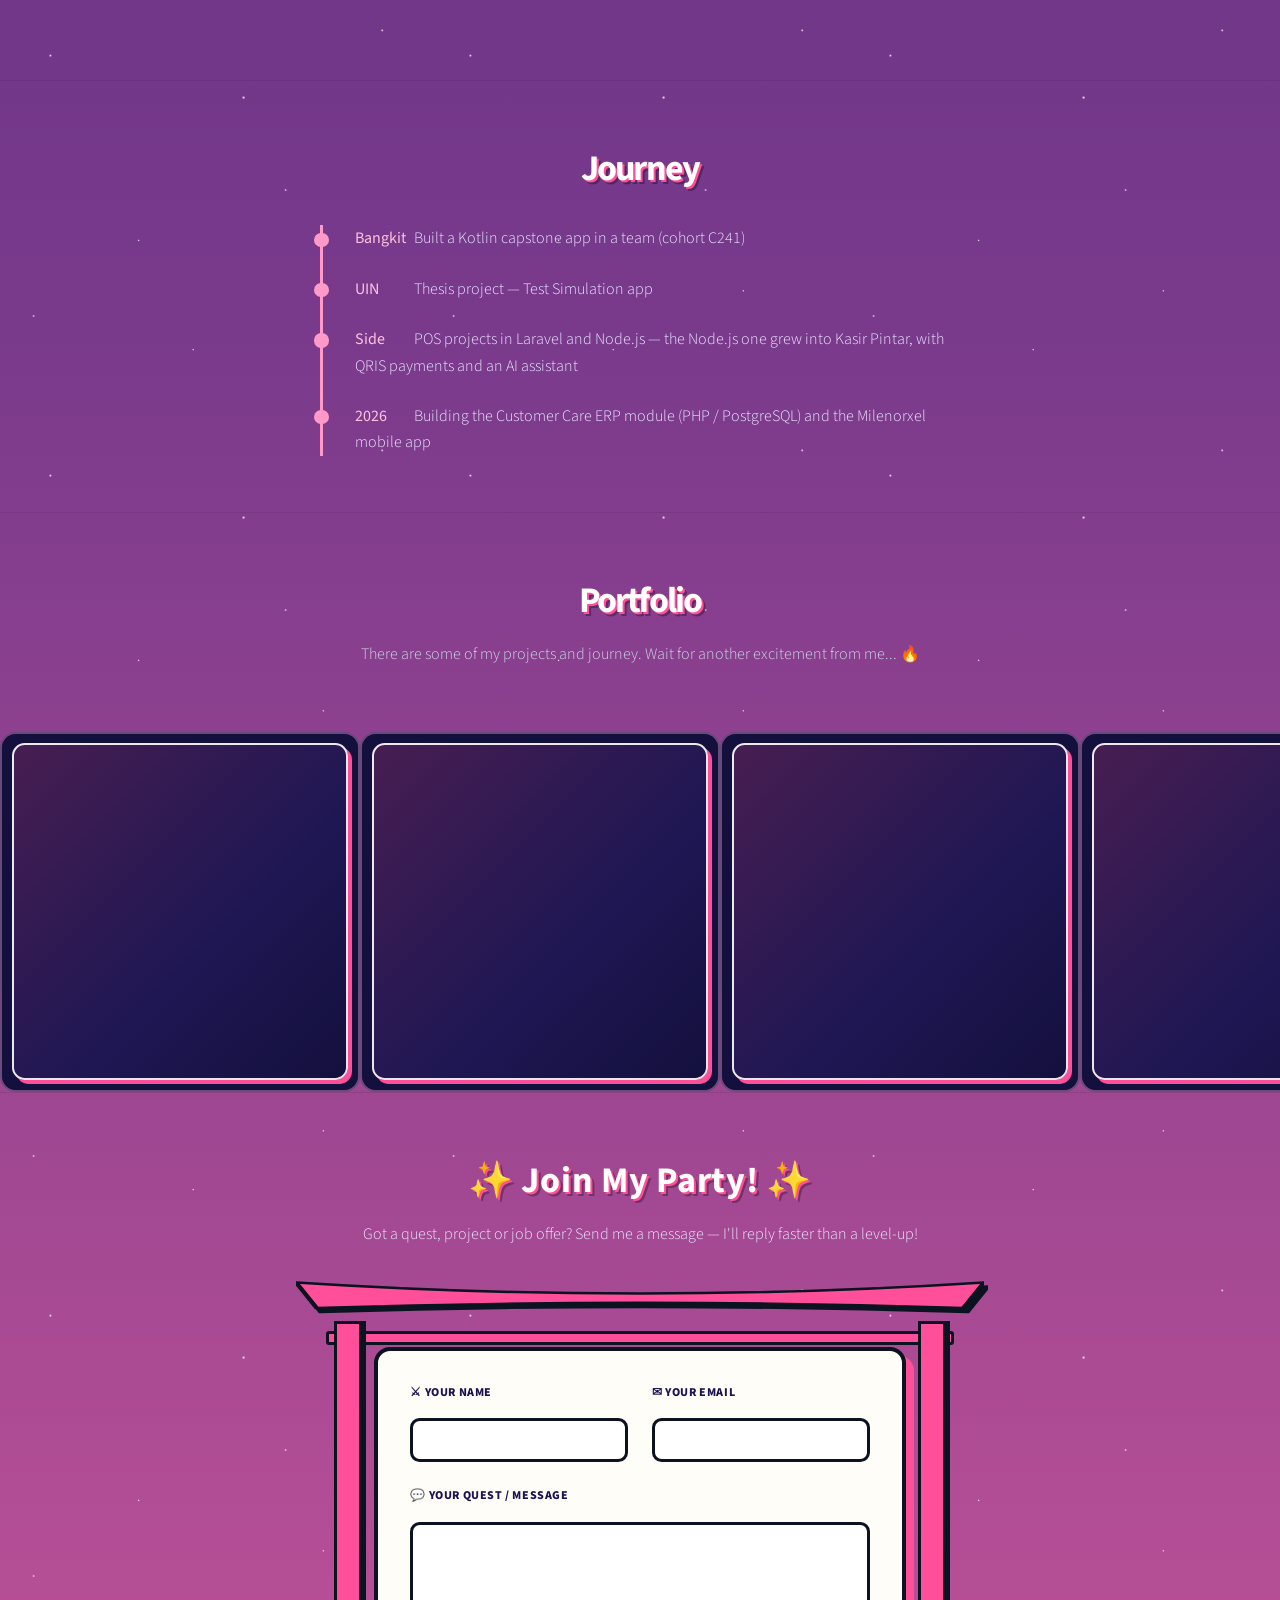
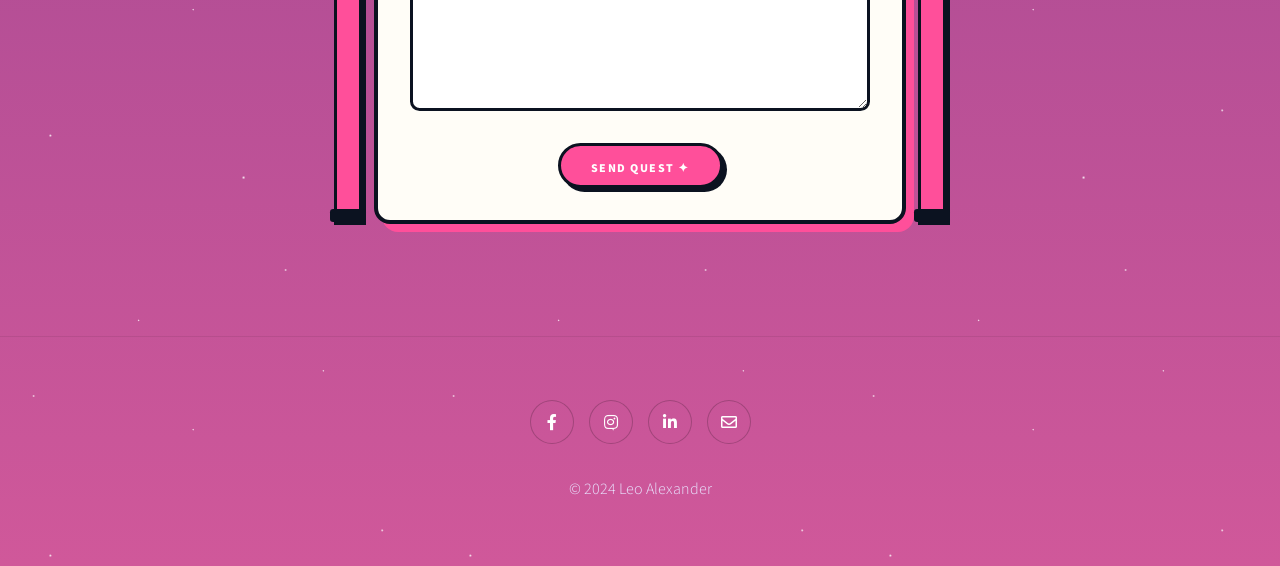
==== commit fb5fbee8: "Feature Kasir Pintar: payments + AI project, skills and case studies - Move the rebuilt POS to the t" ====
--- a/index.html
+++ b/index.html
@@ -53,11 +53,12 @@
 					<section class="spotlight style1 orient-right content-align-left image-position-center onscroll-image-fade-in" id="first">
 						<div class="content">
 							<h2>Skills</h2>
-							<p><strong>Backend:</strong> PHP (native MVC, Laravel), Node.js / Express, Sequelize, REST / JSON APIs, role-based permissions &amp; approval workflows &mdash; <em>Customer Care ERP, Kasir POS</em><br>
-							<strong>Database:</strong> PostgreSQL, MySQL, query &amp; index tuning, caching, idempotent SQL migrations, transactional checkout &mdash; <em>Customer Care ERP, Kasir POS</em><br>
+							<p><strong>Backend:</strong> PHP (native MVC, Laravel), Node.js / Express, Sequelize, REST / JSON APIs, role-based permissions &amp; approval workflows, payment-gateway integration (signed webhooks, idempotent settlement) &mdash; <em>Customer Care ERP, Kasir Pintar</em><br>
+							<strong>Database:</strong> PostgreSQL, MySQL, query &amp; index tuning, caching, idempotent SQL migrations, row-locked transactional checkout &mdash; <em>Customer Care ERP, Kasir Pintar</em><br>
 							<strong>Mobile:</strong> Flutter / Dart, Kotlin (Android), Retrofit, Room, Firebase (Auth, Firestore, FCM push), Google Sign-In, Android flavors, OTA updates with Shorebird &mdash; <em>Milenorxel Mobile, Word Warden, Simulingo</em><br>
-							<strong>Frontend:</strong> JavaScript, React 19 + Vite, HTML, CSS, responsive &amp; dashboard UIs &mdash; <em>Kasir POS, Customer Care dashboards</em><br>
+							<strong>Frontend:</strong> JavaScript, React 19 + Vite, HTML, CSS, responsive &amp; dashboard UIs &mdash; <em>Kasir Pintar, Customer Care dashboards</em><br>
 							<strong>Quality &amp; Delivery:</strong> Git, PHPStan, ESLint, test-first changes, contract-tested APIs, dev / staging / prod environments, release debugging<br>
+							<strong>AI:</strong> Claude API tool use with constrained read-only tools, prompt design, rate &amp; spend limits, AI-assisted development &mdash; <em>Kasir Pintar</em><br>
 							<strong>Also:</strong> integrating ML APIs into apps, Android Studio, VS Code, computer networking</p>
 						</div>
 						<div class="image">
@@ -111,8 +112,17 @@
 						<section class="wrapper style1 align-center" id="academic">
 							<div class="inner">
 								<h2>Personal, Team &amp; Academic Projects</h2>
-								<p>Projects I built outside work &mdash; my Bangkit capstone, my thesis and a point-of-sale app. The code is on GitHub (see the gallery below).</p>
+								<p>Projects I built outside work &mdash; a point-of-sale with real payments and an AI assistant, my Bangkit capstone and my thesis. The code is on GitHub (see the gallery below).</p>
 								<div class="cards feature">
+									<article class="card reveal">
+										<img src="images/kasir-pintar-pos.jpg" alt="Kasir Pintar point-of-sale screen: product grid with a cart and a Rp 58.000 total" loading="lazy" decoding="async" />
+										<div class="body"><h3>Kasir Pintar &mdash; POS with QRIS payments &amp; AI assistant</h3><span class="role">Personal project &middot; Solo &middot; Node.js / React / PostgreSQL</span>
+											<p>A point-of-sale for small food &amp; beverage businesses, grown from my first POS into a full-stack app: owner and cashier roles, cash or online payment through a Midtrans-based gateway layer (QRIS / e-wallet), a sales dashboard, and a Claude-powered assistant that answers questions about sales and stock in Indonesian.</p>
+											<ul class="chips"><li>Node.js</li><li>Express 5</li><li>PostgreSQL</li><li>React 19</li><li>Midtrans</li><li>Claude API</li><li>JWT</li><li>Vite</li></ul>
+											<details><summary>What I built</summary><ul><li>Checkout that cannot oversell: product rows are locked inside one transaction, prices come from the database and are copied onto each order line. A test fires 12 parallel checkouts at 5 units of stock and exactly 5 succeed</li><li>Online payments that reserve stock, then confirm: signed webhooks (SHA-512 plus amount check), status polling and a sweeper that expires unpaid orders and releases the stock. Duplicate, forged and late notifications are handled safely</li><li>A payment-provider interface with a Midtrans Snap adapter and a signed mock gateway, so the whole flow is testable without an account</li><li>An AI assistant limited to five fixed read-only queries (the model never writes SQL), with strict tool schemas, per-minute rate limits and a daily cap</li><li>Owner / cashier roles, zod validation, bcrypt, helmet CSP, idempotency keys, and SQL migrations with CHECK constraints</li><li>Responsive UI checked from 320 px up: sidebar on desktop, bottom navigation and a cart sheet on phones</li><li>36 automated unit and integration tests against a real PostgreSQL database</li></ul></details>
+											<ul class="actions" style="margin-top:.8em"><li><a href="https://github.com/Wumboooo/pos-nodejs-react" class="button small">Source code on GitHub</a></li></ul>
+										</div>
+									</article>
 									<article class="card reveal">
 										<img src="images/Portfolio1.png" alt="Word Warden app screenshot" loading="lazy" decoding="async" />
 										<div class="body"><h3>Word Warden</h3><span class="role">Bangkit C241 capstone &middot; Mobile Development (Kotlin / Android)</span>
@@ -129,14 +139,6 @@
 											<ul class="chips"><li>Kotlin</li><li>Firebase Auth</li><li>Cloud Firestore</li><li>Google Sign-In</li><li>Navigation</li><li>Glide</li></ul>
 											<details><summary>What I built</summary><ul><li>Google sign-in with Firebase Auth; questions, modules and results live in Firestore</li><li>Test engine that picks and shuffles questions per section, keeping passages and audio groups together</li><li>Per-section countdown timers that pause when the app goes to the background and auto-advance on timeout</li><li>Scoring with conversion tables, then a result screen, marked/incorrect question review and per-user history</li><li>Leaderboard filtered by category, kind and faculty, plus an in-app PDF viewer for learning modules</li></ul></details>
 											
-										</div>
-									</article>
-																	<article class="card reveal">
-										<img src="images/Portfolio6.png" alt="POS Node.js app screenshot" loading="lazy" decoding="async" />
-										<div class="body"><h3>Kasir &mdash; Point of Sale</h3><span class="role">Personal project &middot; Solo &middot; Node.js / React</span>
-											<p>A single-page point-of-sale app: browse products by category, build a cart, check out with a new or existing customer, and look back at past transactions. The interface is in Indonesian with IDR pricing.</p>
-											<ul class="chips"><li>Node.js</li><li>Express</li><li>Sequelize</li><li>PostgreSQL</li><li>React 19</li><li>Vite</li></ul>
-											<details><summary>What I built</summary><ul><li>REST API for products, categories, customers and transactions</li><li>Checkout inside a database transaction: stock is checked per item, decremented on success and rolled back on error</li><li>Price and subtotals copied into each transaction line, so history stays correct if prices change later</li><li>React UI with category sidebar, product search, stock and sold-out badges, cart quantity controls and add/edit/delete product modals</li><li>Customer lookup by name at checkout, creating a new customer when none matches</li><li>Toast notifications and client-side stock checks before an item enters the cart</li></ul></details>
 										</div>
 									</article>
 								</div>
@@ -167,6 +169,10 @@
 										<p><strong>Problem:</strong> the in-app updater failed with a generic parse error.<br><strong>Fix:</strong> traced it to two causes &mdash; the configured download name not matching the uploaded file (so an error page was saved as the APK), and an APK signed with a different key than the installed app.<br><strong>Result:</strong> a clear checklist for publishing updates that install cleanly.</p></div></article>
 									<article class="card reveal"><div class="body"><h3>A fair, resilient exam timer</h3><span class="role">Mobile &middot; Kotlin / Simulingo</span>
 										<p><strong>Problem:</strong> a timed test must not lose or gain time when the user leaves the app.<br><strong>Fix:</strong> a shared countdown that pauses in the background, resumes on return and moves to the next section when time runs out, with answers saved before each move.<br><strong>Result:</strong> sections end on time without losing answers.</p></div></article>
+									<article class="card reveal"><div class="body"><h3>Two cashiers, one last item</h3><span class="role">Concurrency &middot; PostgreSQL / Node.js</span>
+										<p><strong>Problem:</strong> two checkouts at the same moment could both see the last unit in stock and both sell it.<br><strong>Fix:</strong> product rows are locked (<code>FOR UPDATE</code>, in a fixed order to avoid deadlocks) inside one transaction that checks stock, copies the price onto the order line and decrements stock, plus idempotency keys so a retried request returns the same order.<br><strong>Result:</strong> a test with 12 parallel checkouts on 5 units of stock sells exactly 5 and rejects 7.</p></div></article>
+									<article class="card reveal"><div class="body"><h3>Payments that cannot double-charge or lose an order</h3><span class="role">Payments &middot; Midtrans / webhooks</span>
+										<p><strong>Problem:</strong> gateway notifications arrive late, twice, forged, or not at all, and an unpaid online order should not hold stock forever.<br><strong>Fix:</strong> stock is reserved at checkout; the webhook (SHA-512 signature and amount check), the status poll and an expiry sweeper all go through one locked state transition where paid, cancelled and expired are final.<br><strong>Result:</strong> repeated, forged, wrong-amount and late notifications are covered by automated tests, and unpaid orders return their stock.</p></div></article>
 								</div>
 							</div>
 						</section>
@@ -196,7 +202,7 @@
 								<ul class="timeline">
 									<li class="reveal"><b>Bangkit</b> Built a Kotlin capstone app in a team (cohort C241)</li>
 									<li class="reveal"><b>UIN</b> Thesis project &mdash; Test Simulation app</li>
-									<li class="reveal"><b>Side</b> POS projects in Laravel and Node.js</li>
+									<li class="reveal"><b>Side</b> POS projects in Laravel and Node.js &mdash; the Node.js one grew into Kasir Pintar, with QRIS payments and an AI assistant</li>
 									<li class="reveal"><b>2026</b> Building the Customer Care ERP module (PHP / PostgreSQL) and the Milenorxel mobile app</li>
 								</ul>
 							</div>
@@ -272,12 +278,12 @@
 									</div>
 								</article>
 								<article>
-									<a href="images/Portfolio6.png" class="image">
-										<img src="images/Portfolio6.png" alt="" loading="lazy" decoding="async" />
-									</a>
-									<div class="caption">
-										<h3>POS Node.js</h3>
-										<p>Basic POS project using Node.js and Express framework with Postgres as database.</p>
+									<a href="images/kasir-pintar-dashboard.jpg" class="image">
+										<img src="images/kasir-pintar-dashboard.jpg" alt="" loading="lazy" decoding="async" />
+									</a>
+									<div class="caption">
+										<h3>Kasir Pintar</h3>
+										<p>POS with QRIS payments (Midtrans), an owner dashboard and a Claude-powered sales assistant. Node.js, Express, React and PostgreSQL.</p>
 										<ul class="actions fixed">
 											<li><a href="https://github.com/Wumboooo/pos-nodejs-react" class="button small">Details</a></li>
 										</ul>
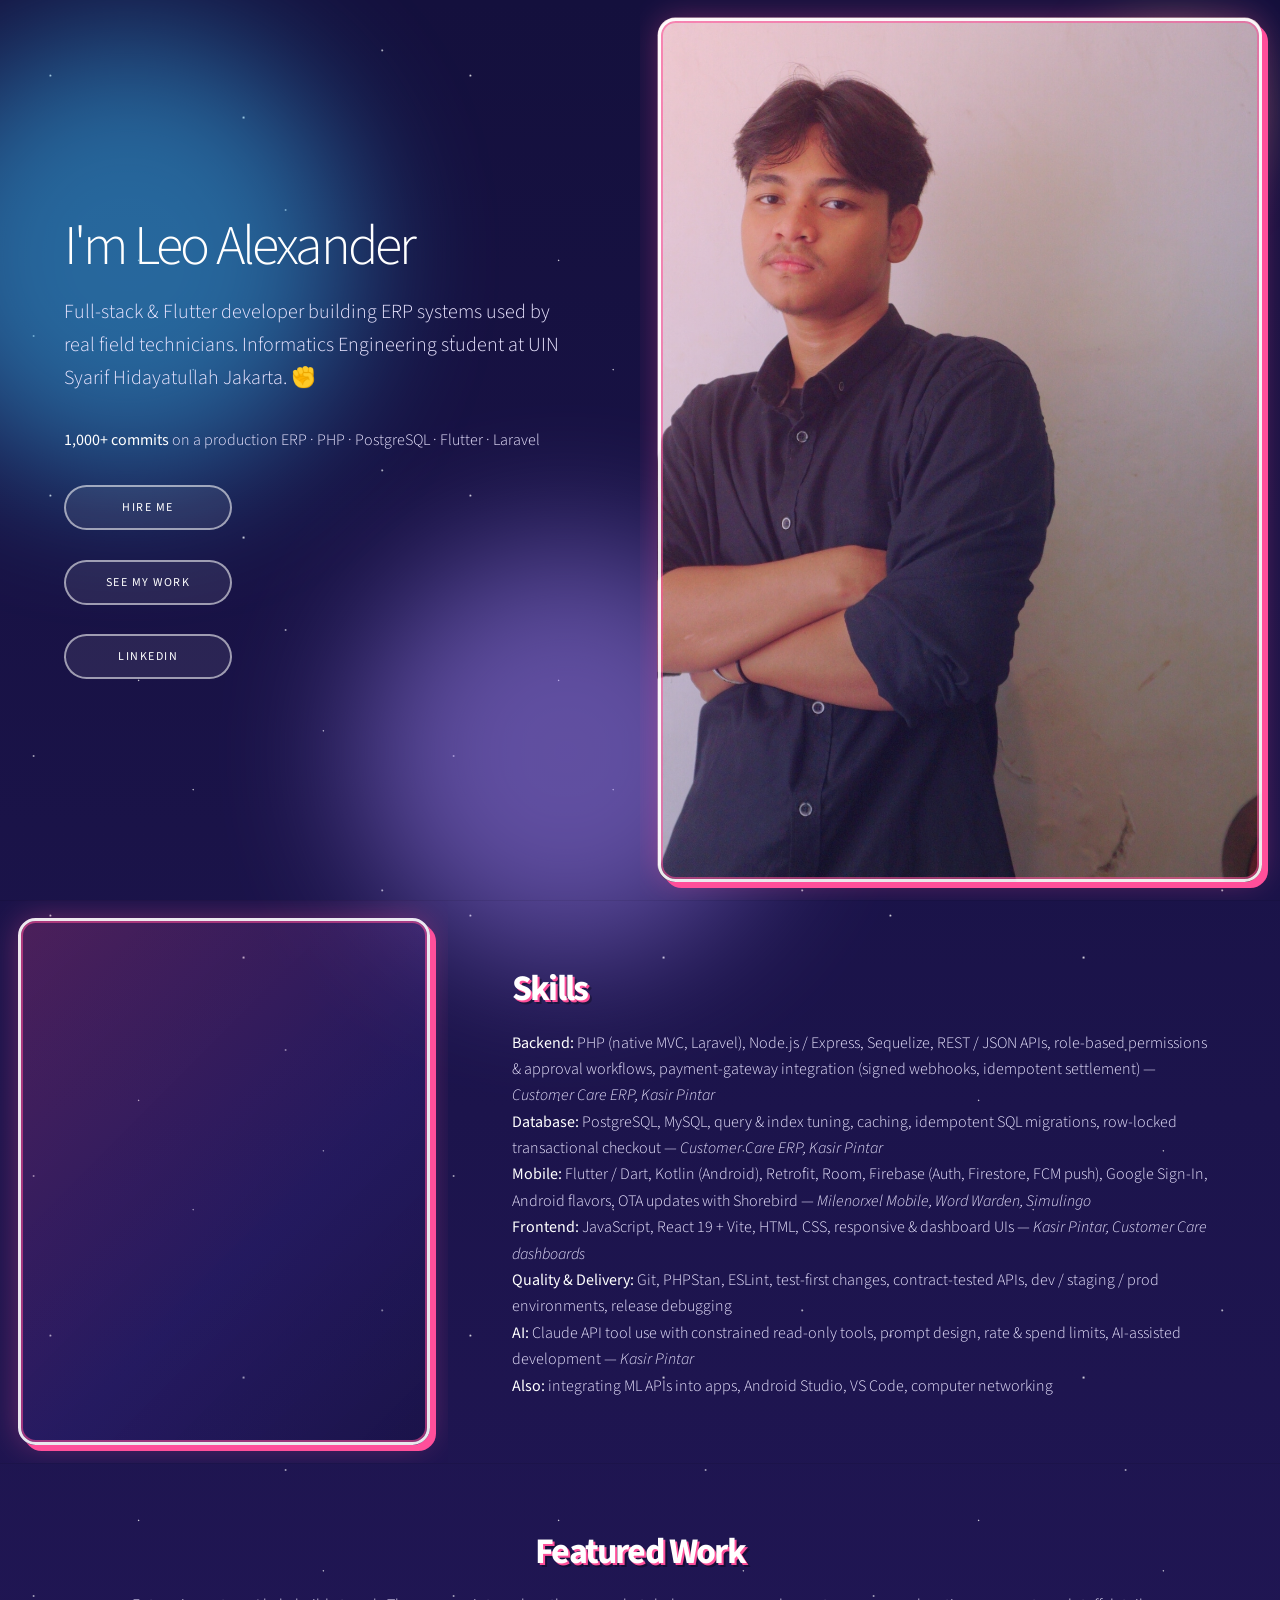
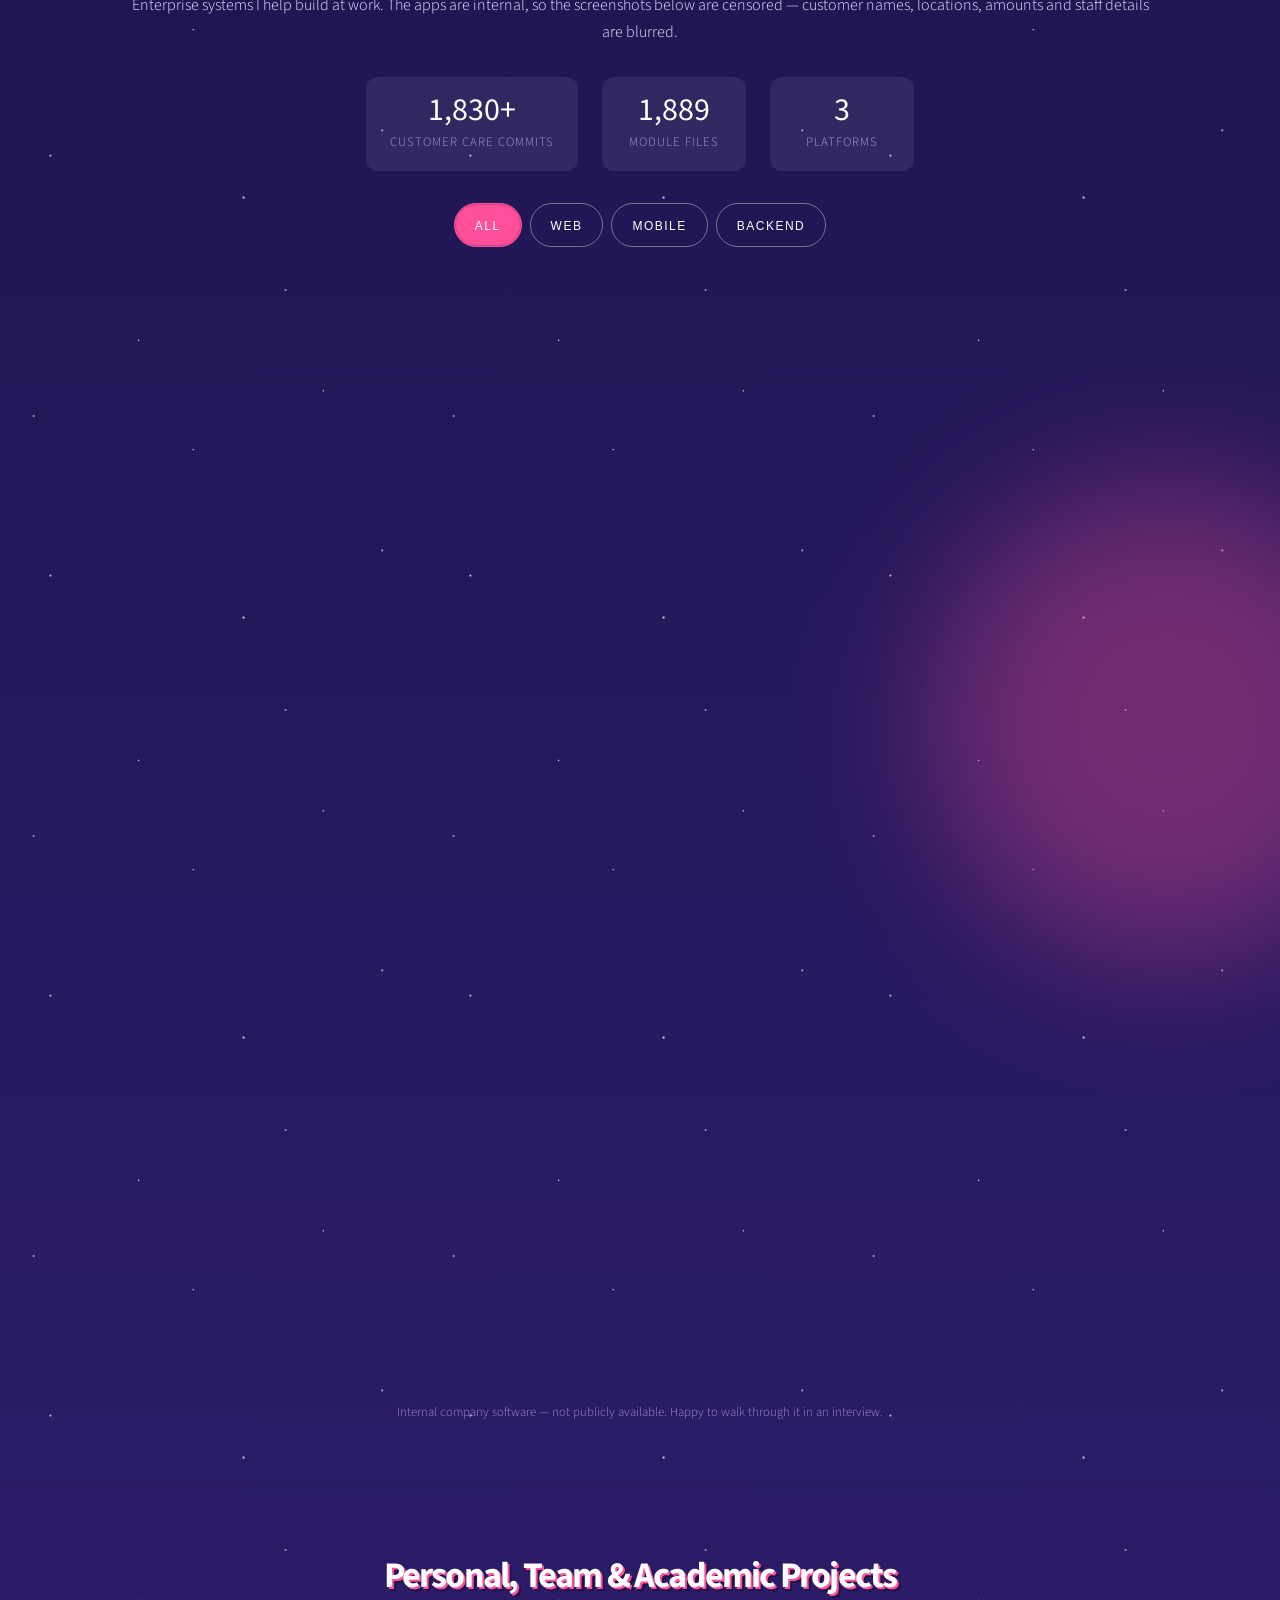
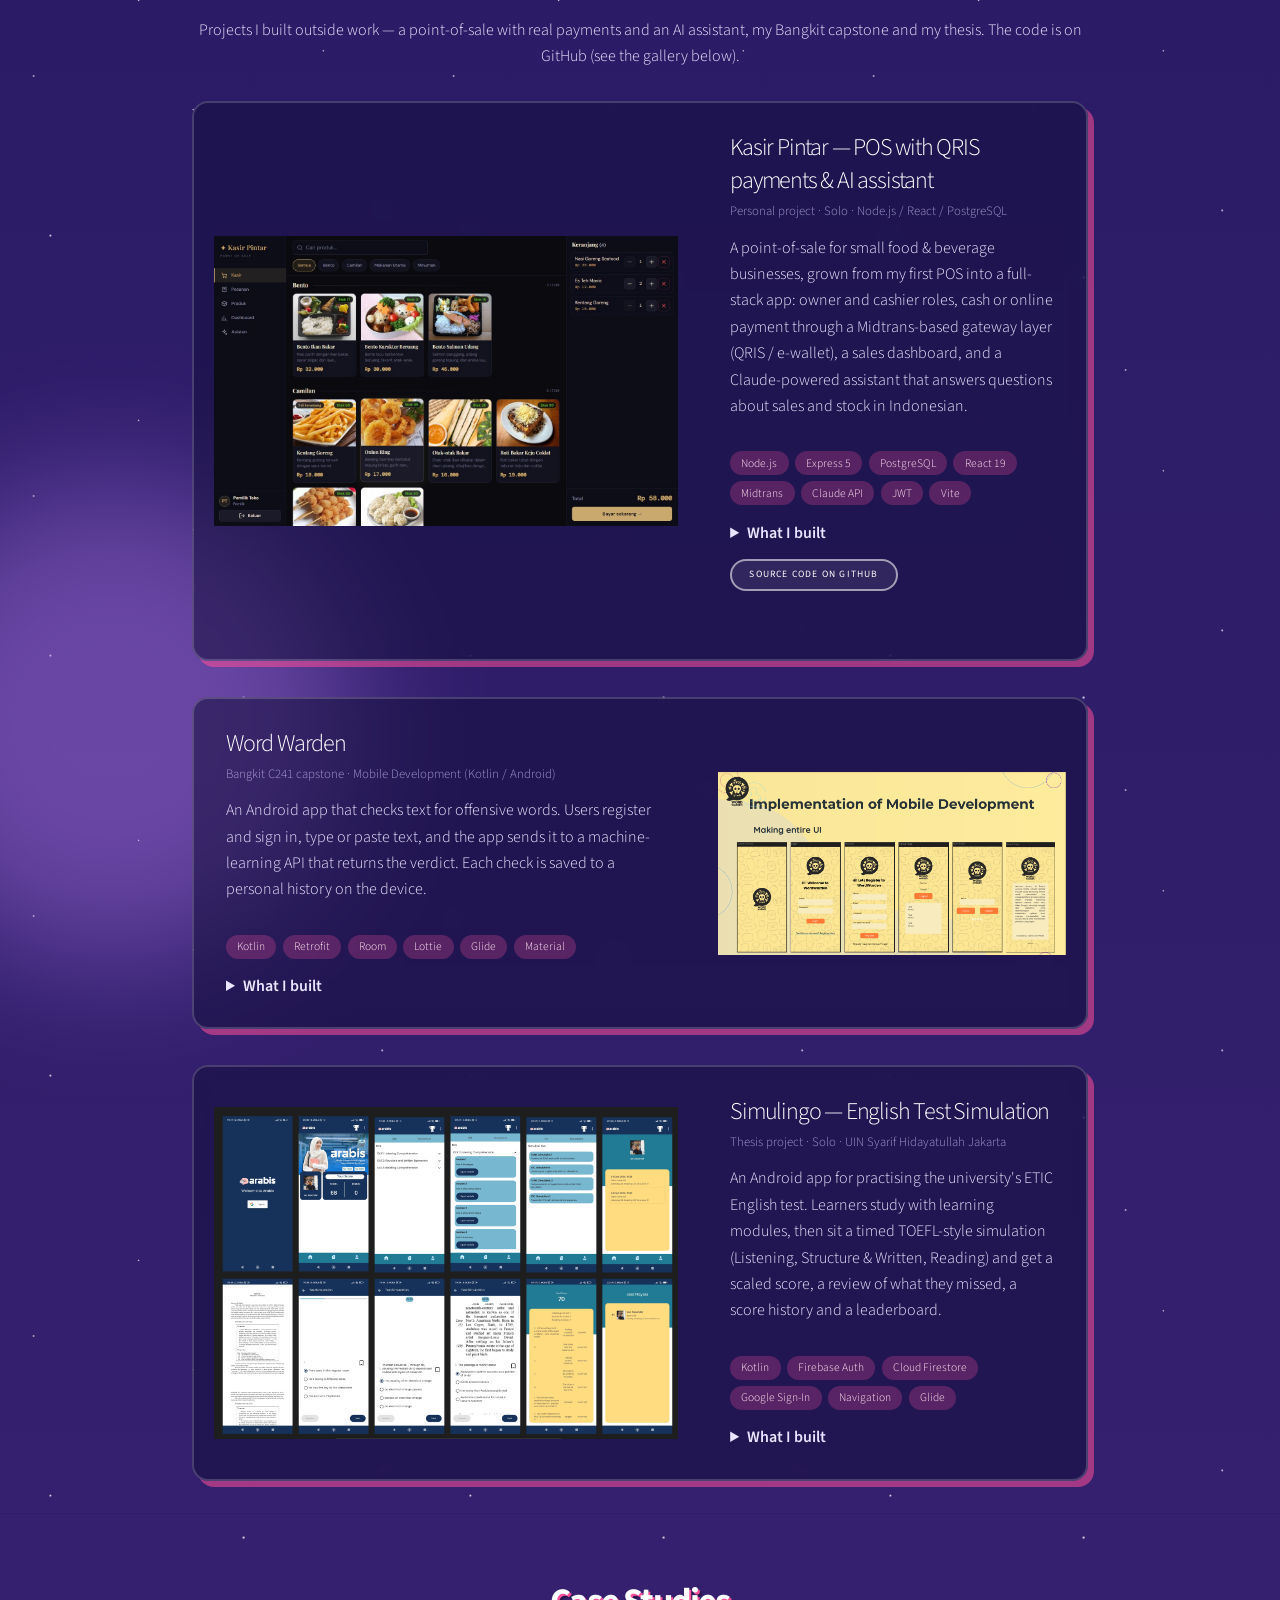
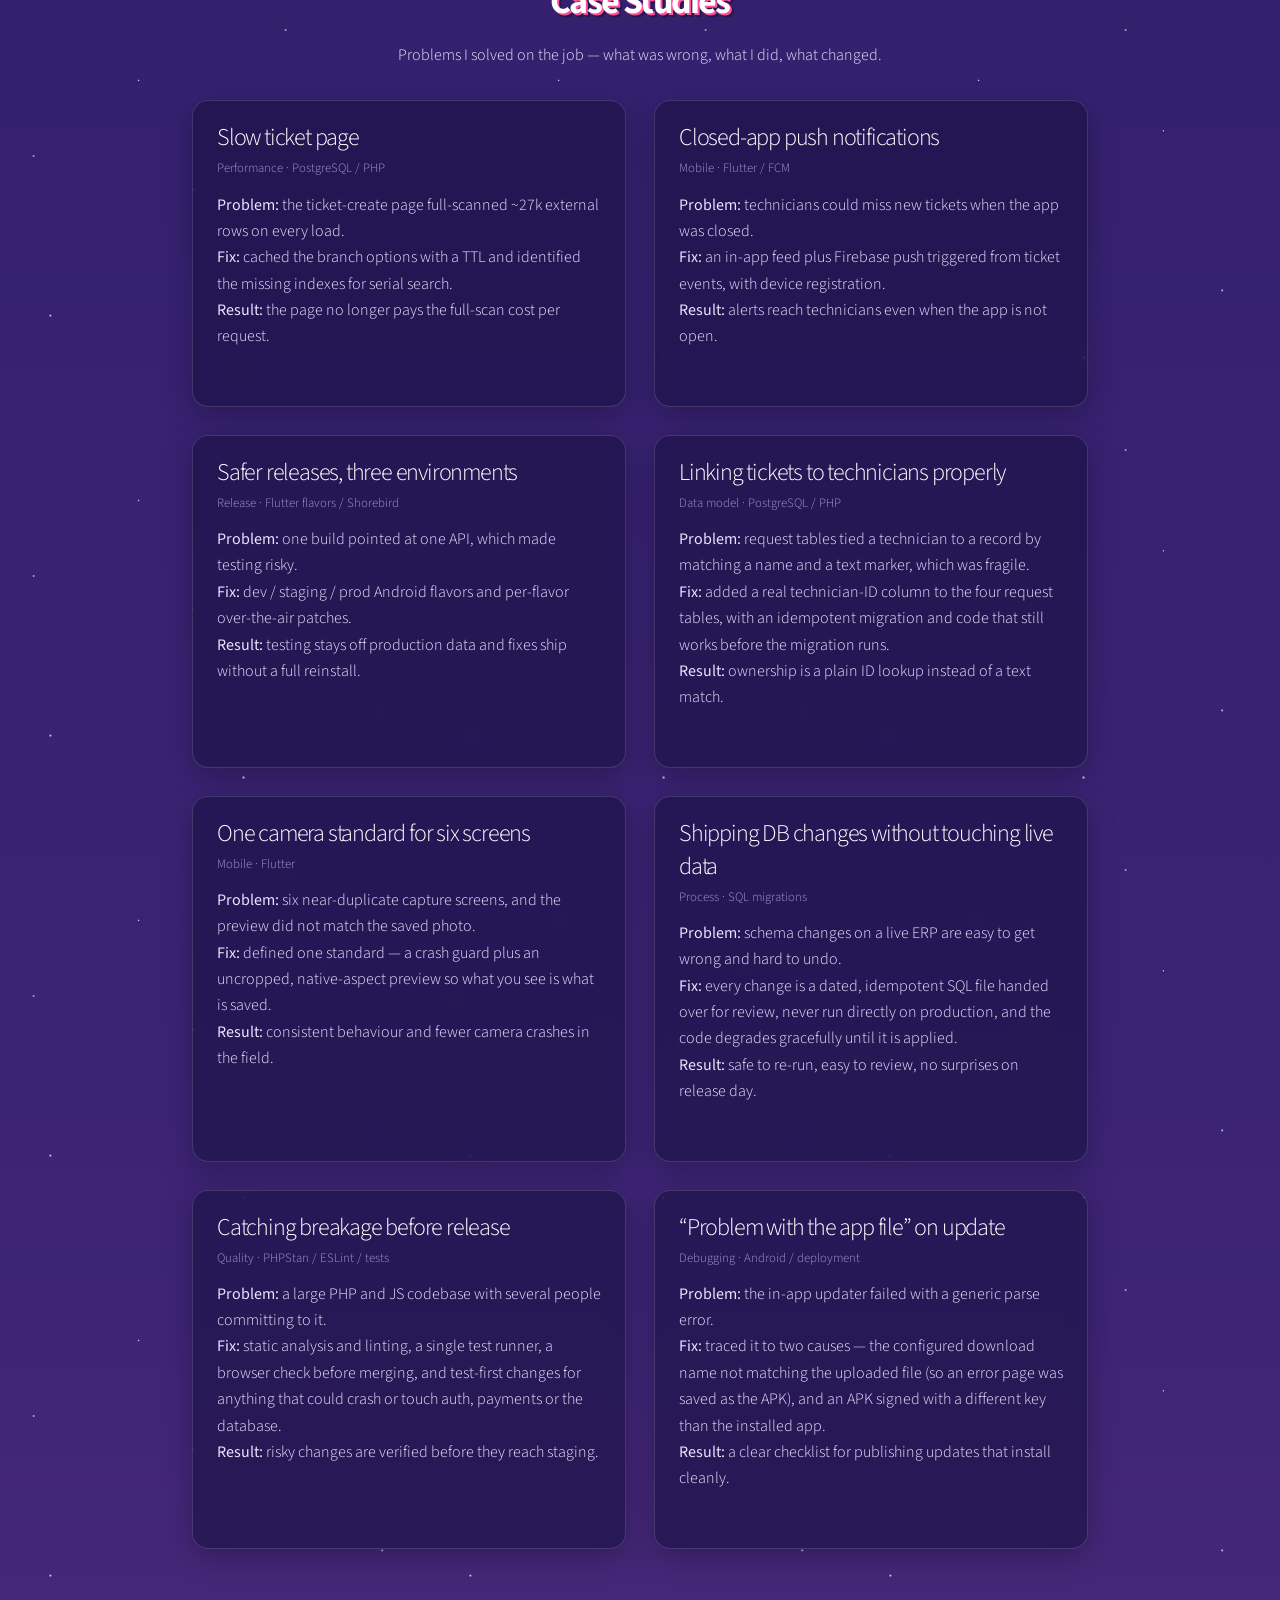
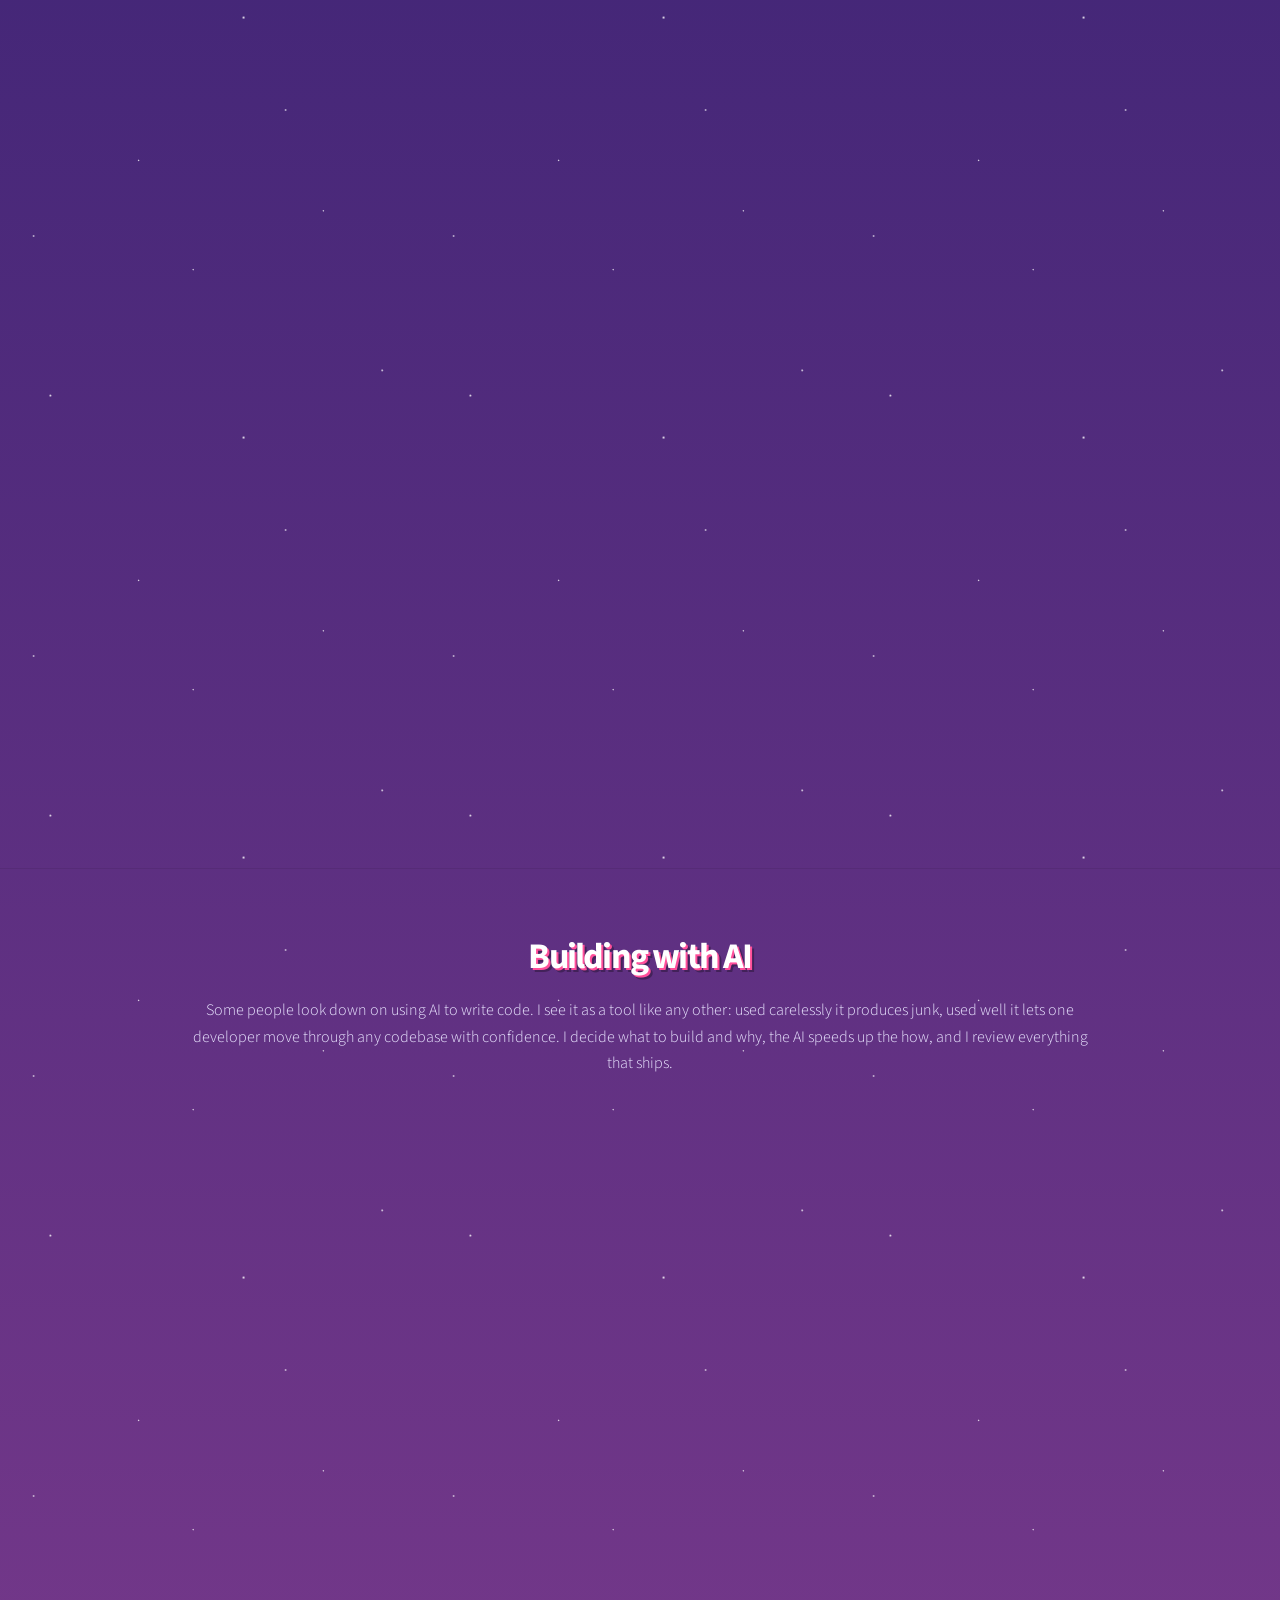
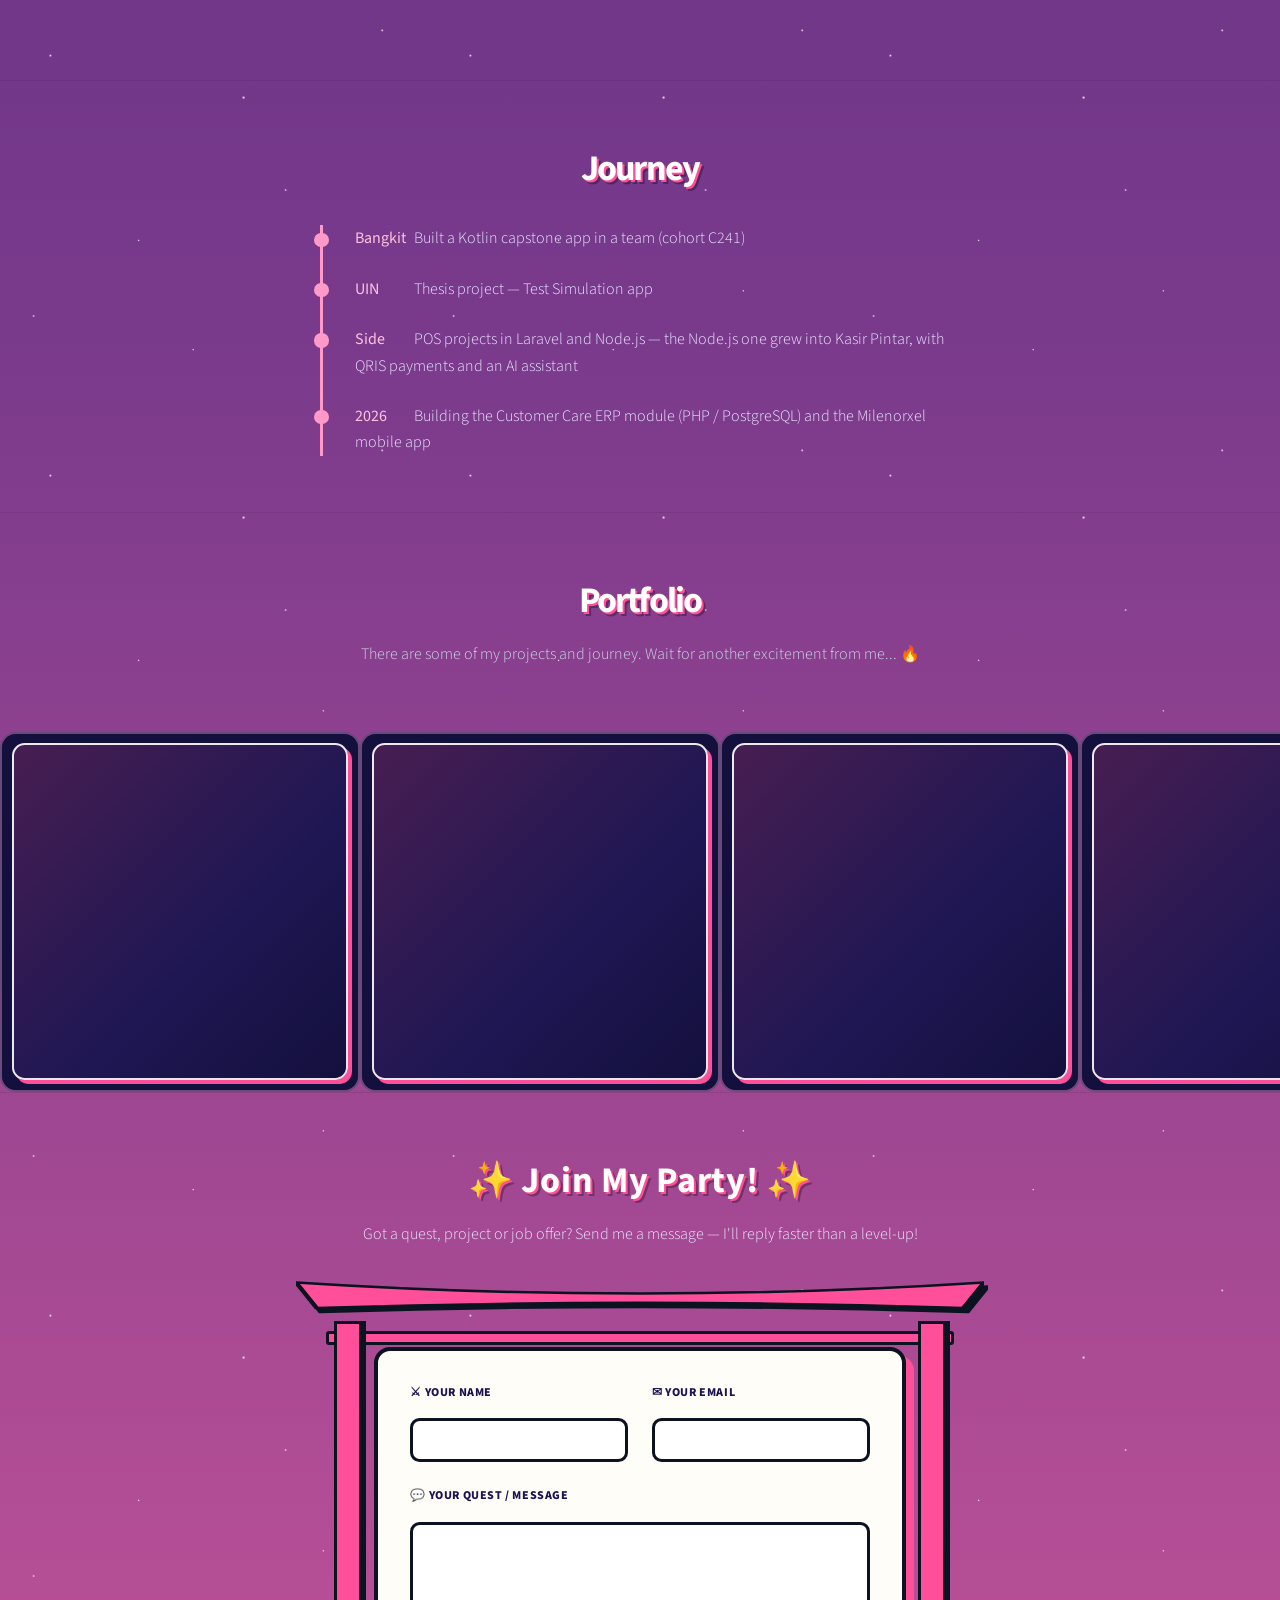
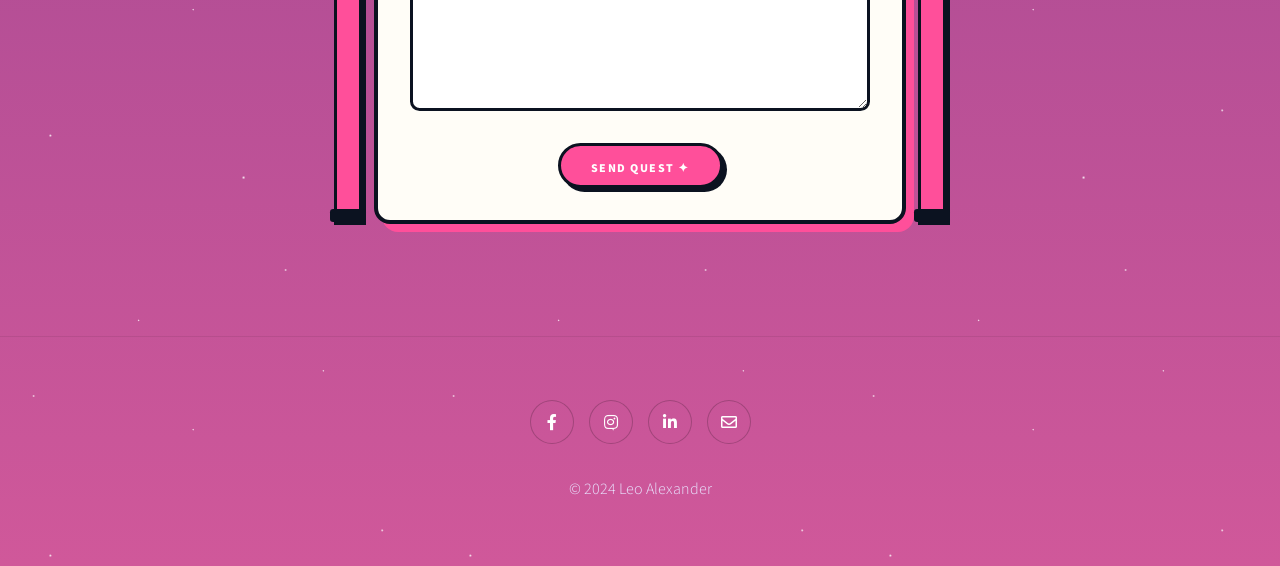
==== commit 6bbf4a03: "Update email links to open in a new tab for better user experience" ====
--- a/index.html
+++ b/index.html
@@ -39,7 +39,7 @@
 							<p class="major">Full-stack &amp; Flutter developer building ERP systems used by real field technicians. Informatics Engineering student at UIN Syarif Hidayatullah Jakarta. &#9994;</p>
 							<p><strong>1,000+ commits</strong> on a production ERP &middot; PHP &middot; PostgreSQL &middot; Flutter &middot; Laravel</p>
 							<ul class="actions stacked">
-								<li><a href="mailto:leoalex949@gmail.com?subject=Opportunity%20for%20Leo" class="button big wide">Hire Me</a></li>
+								<li><a href="https://mail.google.com/mail/?view=cm&fs=1&to=leoalex949@gmail.com&su=Opportunity%20for%20Leo" target="_blank" rel="noopener" class="button big wide">Hire Me</a></li>
 								<li><a href="#featured" class="button big wide smooth-scroll-middle">See My Work</a></li>
 								<li><a href="https://www.linkedin.com/in/leo-alexander-55a65721b/" class="button big wide">LinkedIn</a></li>
 							</ul>
@@ -375,7 +375,7 @@
 								<li><a href="https://www.facebook.com/leo.alexander.965" class="icon brands style2 fa-facebook-f"><span class="label">Facebook</span></a></li>
 								<li><a href="https://www.instagram.com/el.xndr" class="icon brands style2 fa-instagram"><span class="label">Instagram</span></a></li>
 								<li><a href="https://www.linkedin.com/in/leo-alexander-55a65721b/" class="icon brands style2 fa-linkedin-in"><span class="label">LinkedIn</span></a></li>
-								<li><a href="mailto:leoalex949@gmail.com" class="icon style2 fa-envelope"><span class="label">Email</span></a></li>
+								<li><a href="https://mail.google.com/mail/?view=cm&fs=1&to=leoalex949@gmail.com" target="_blank" rel="noopener" class="icon style2 fa-envelope"><span class="label">Email</span></a></li>
 							</ul>
 							<p>&copy; 2024 Leo Alexander</p>
 						</div>
